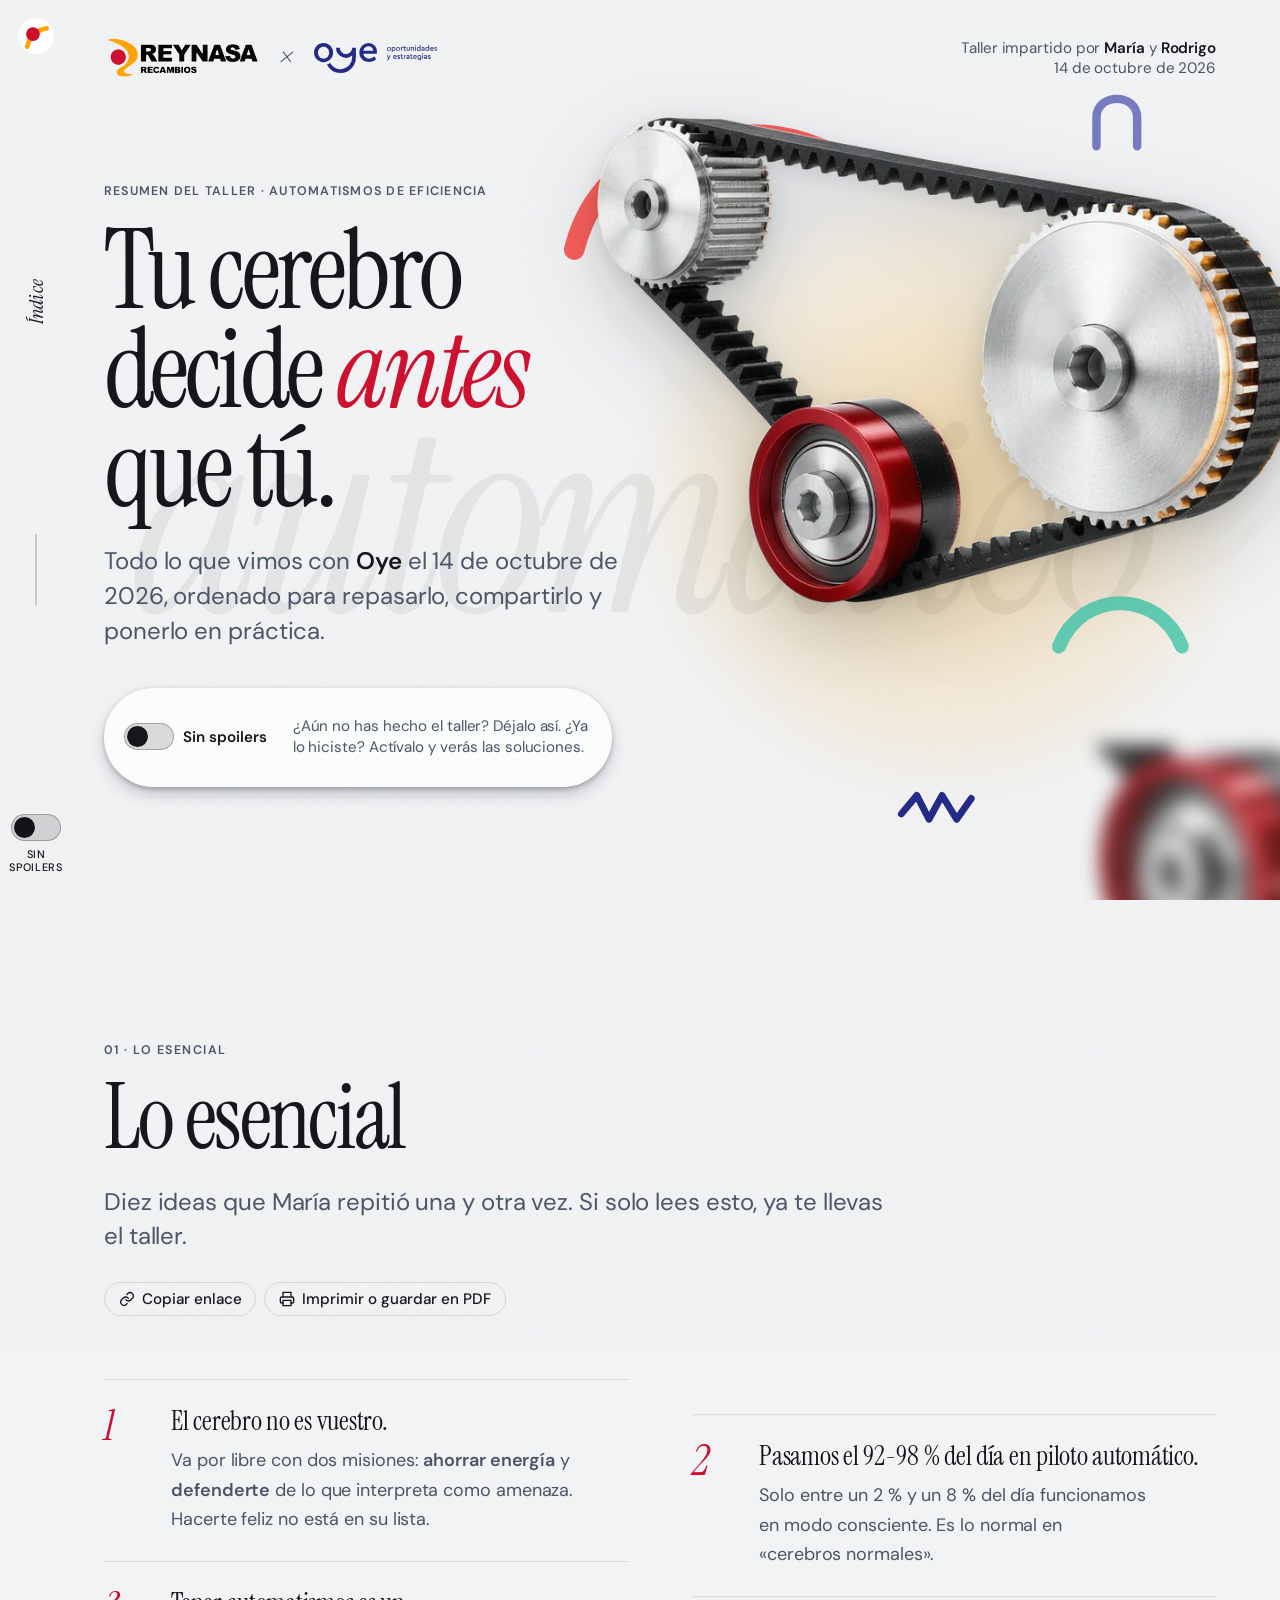
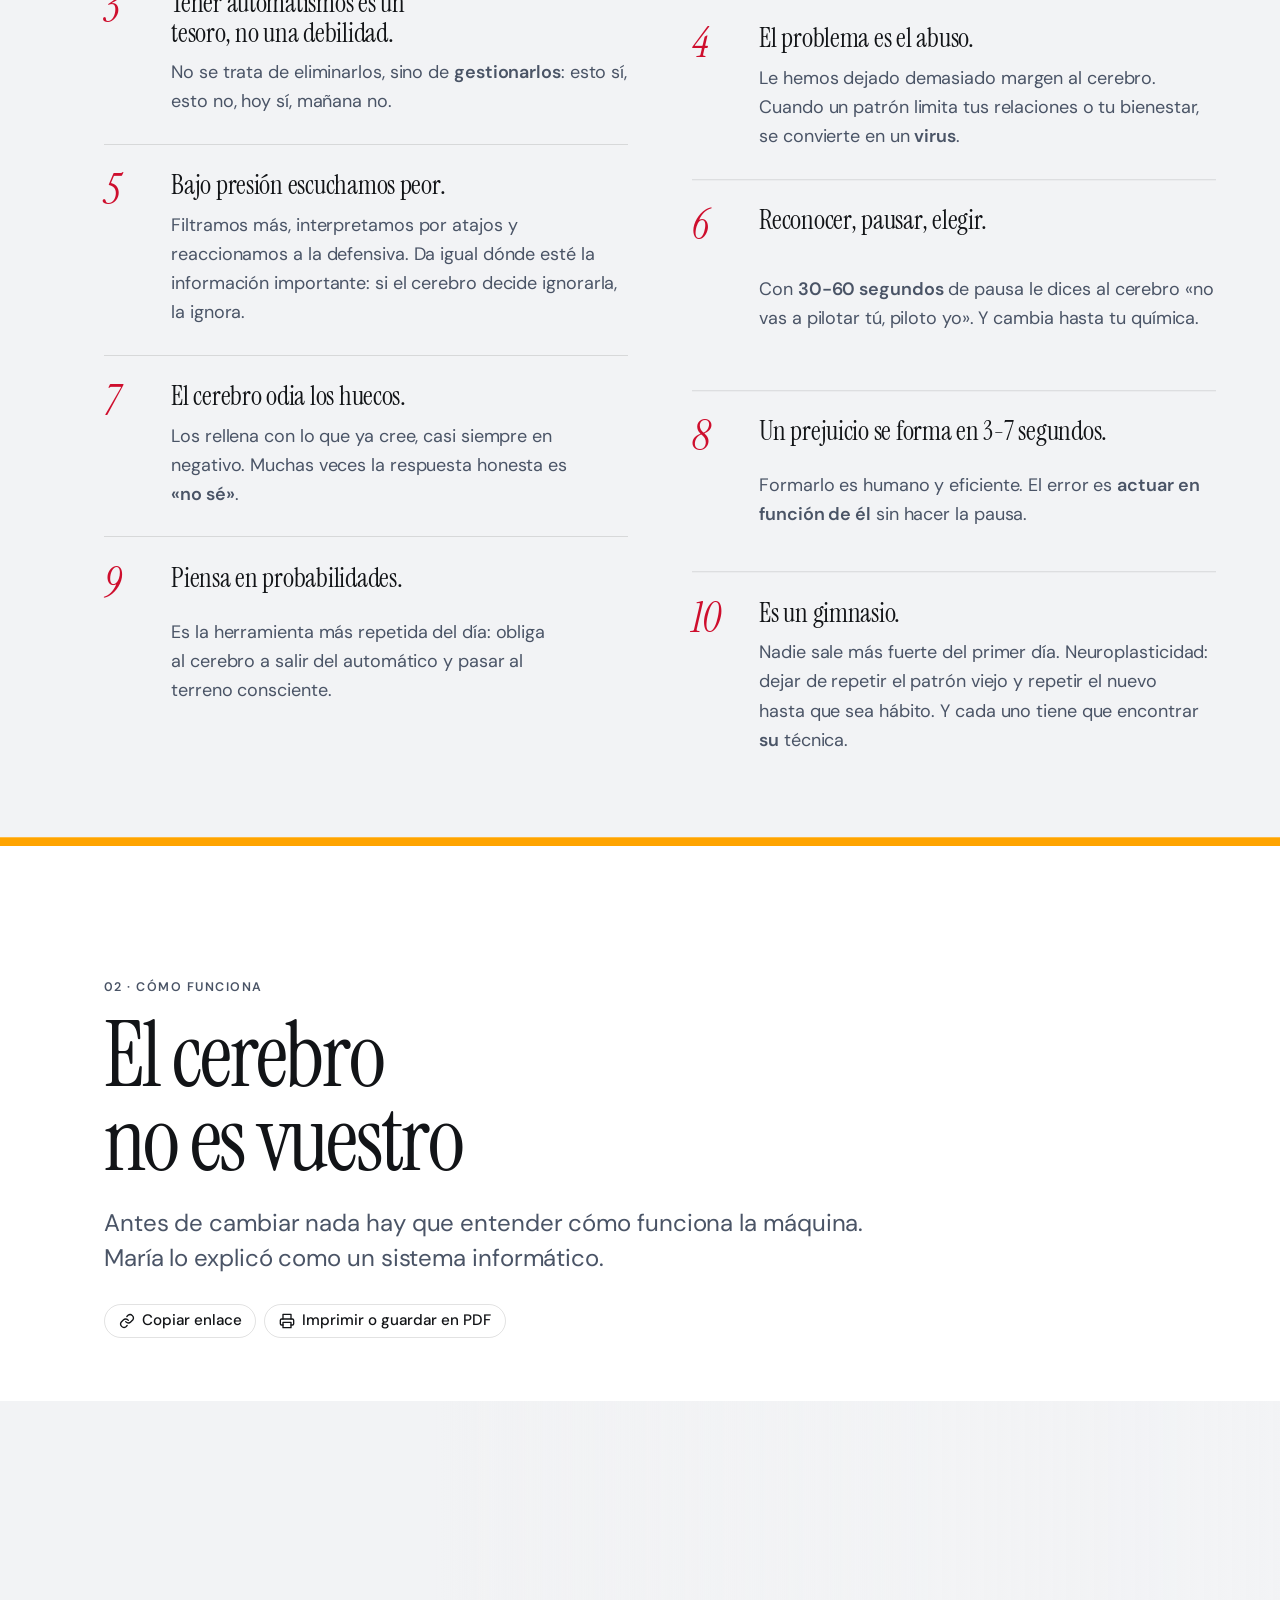
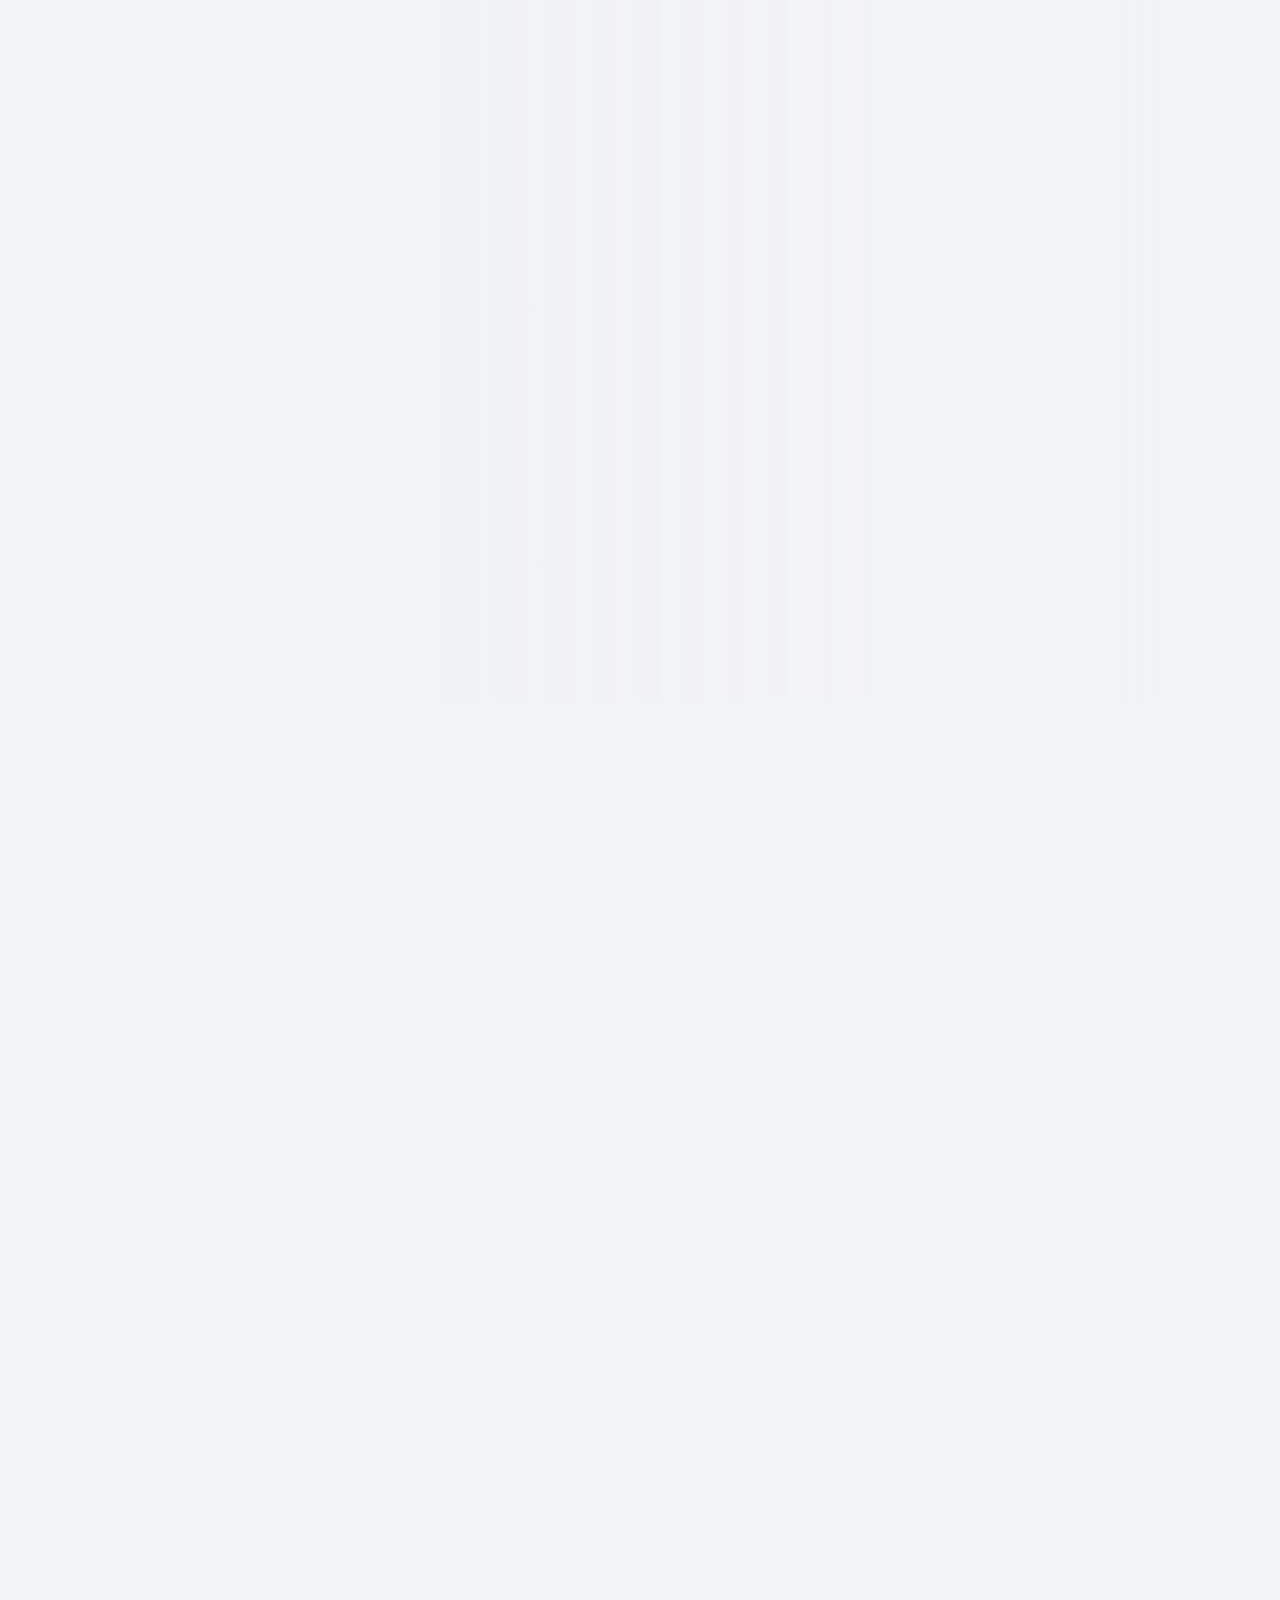
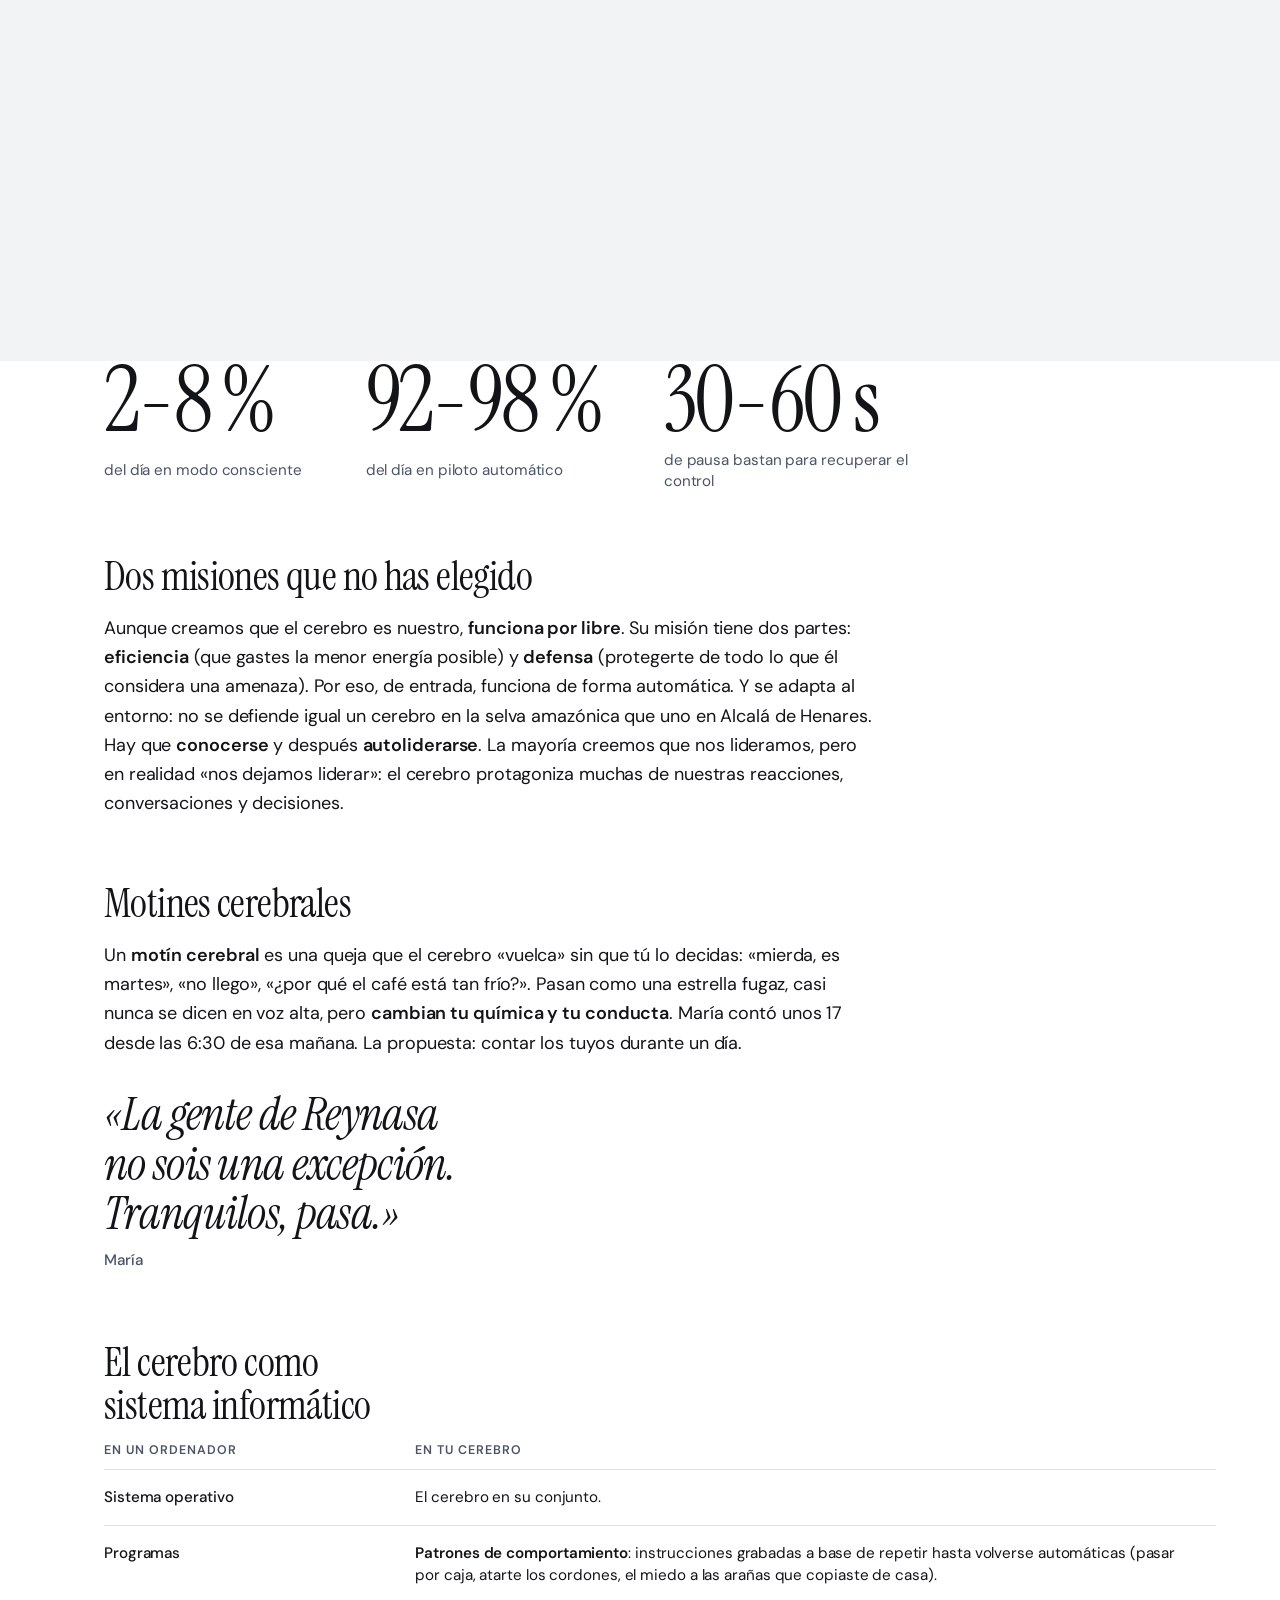
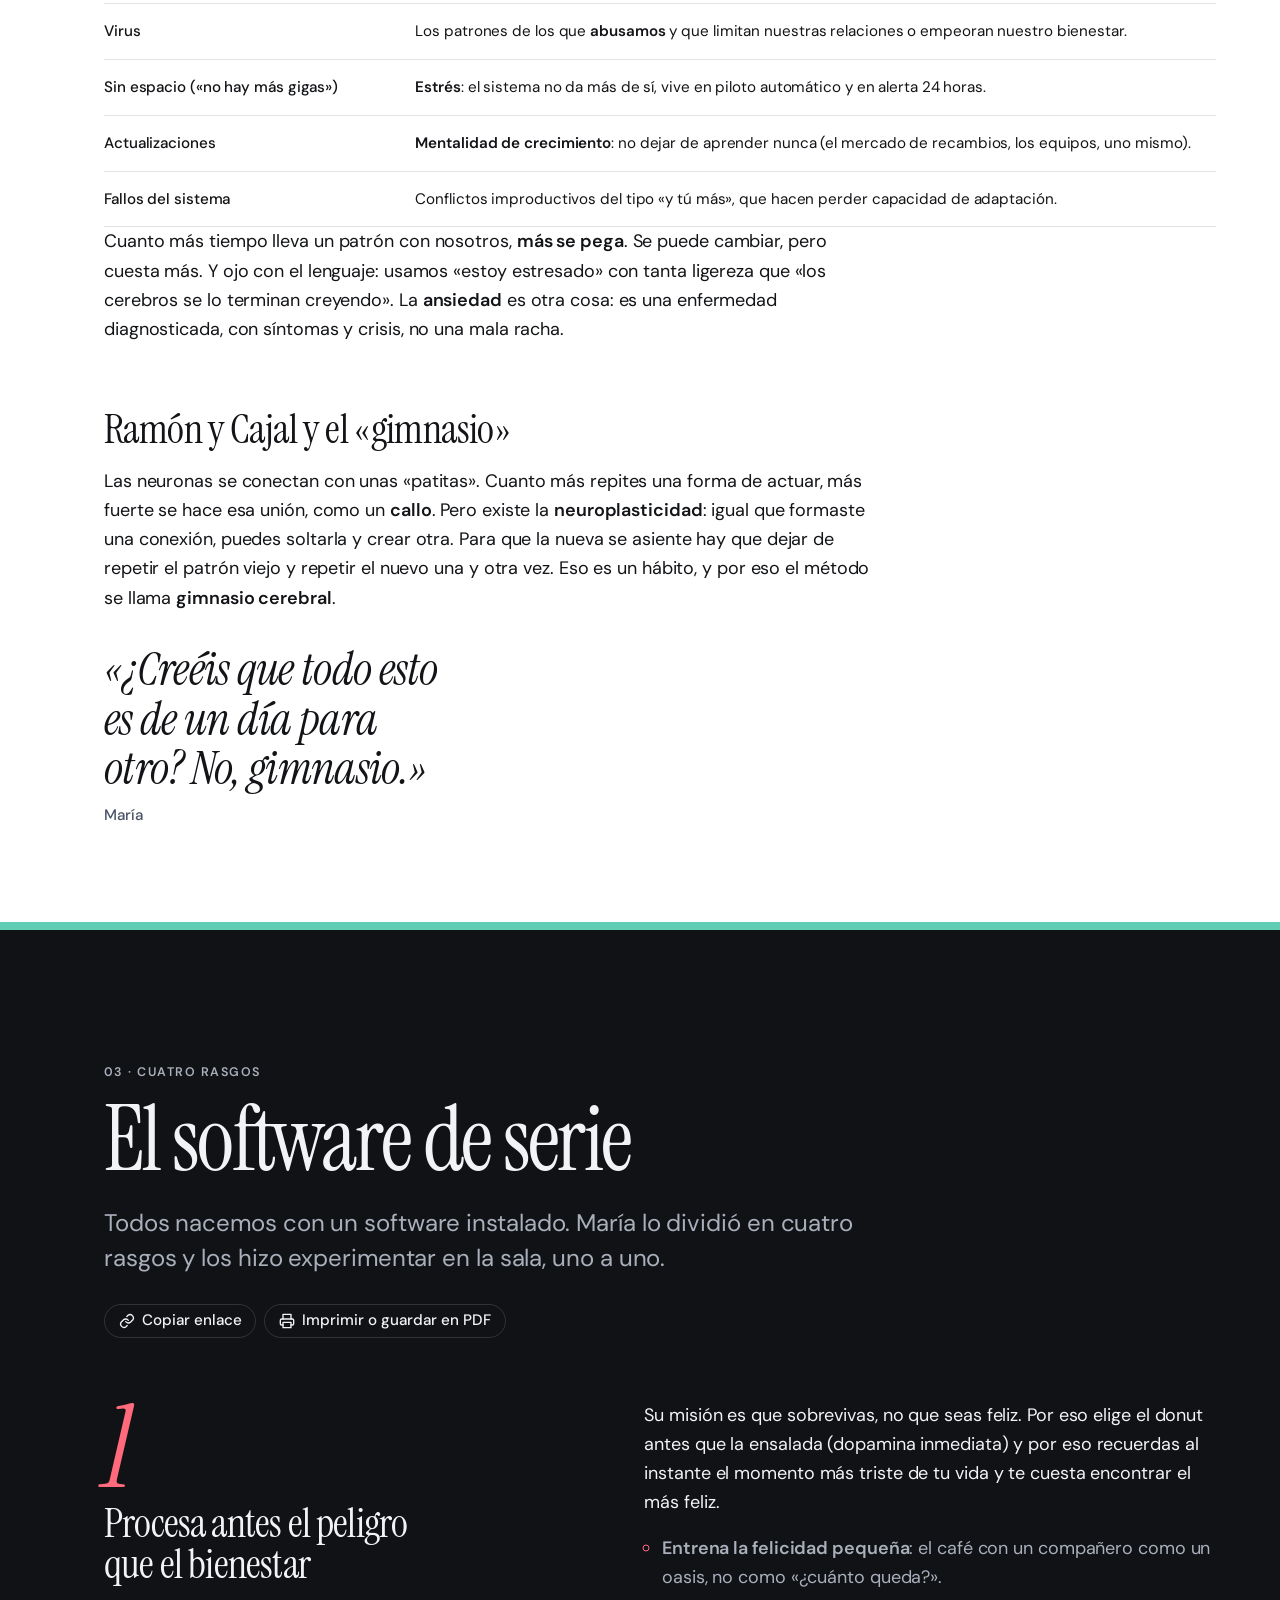
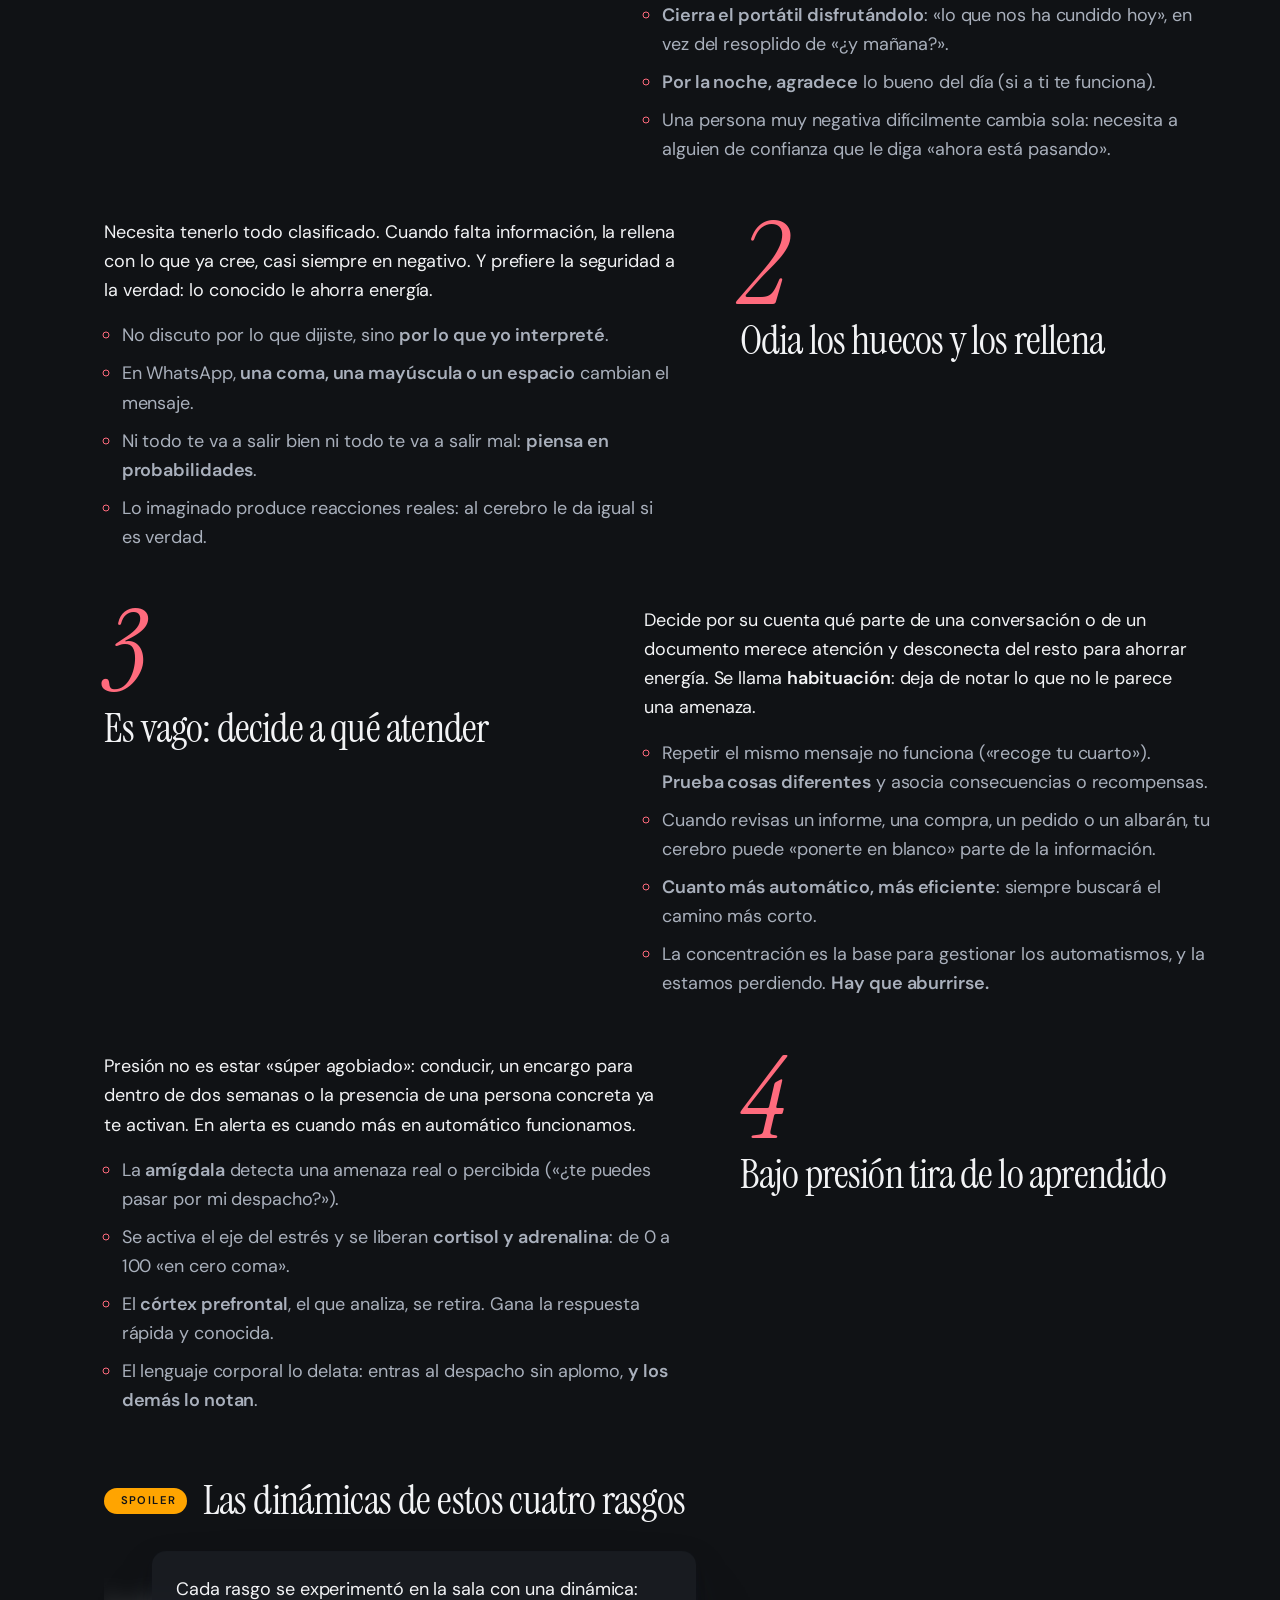
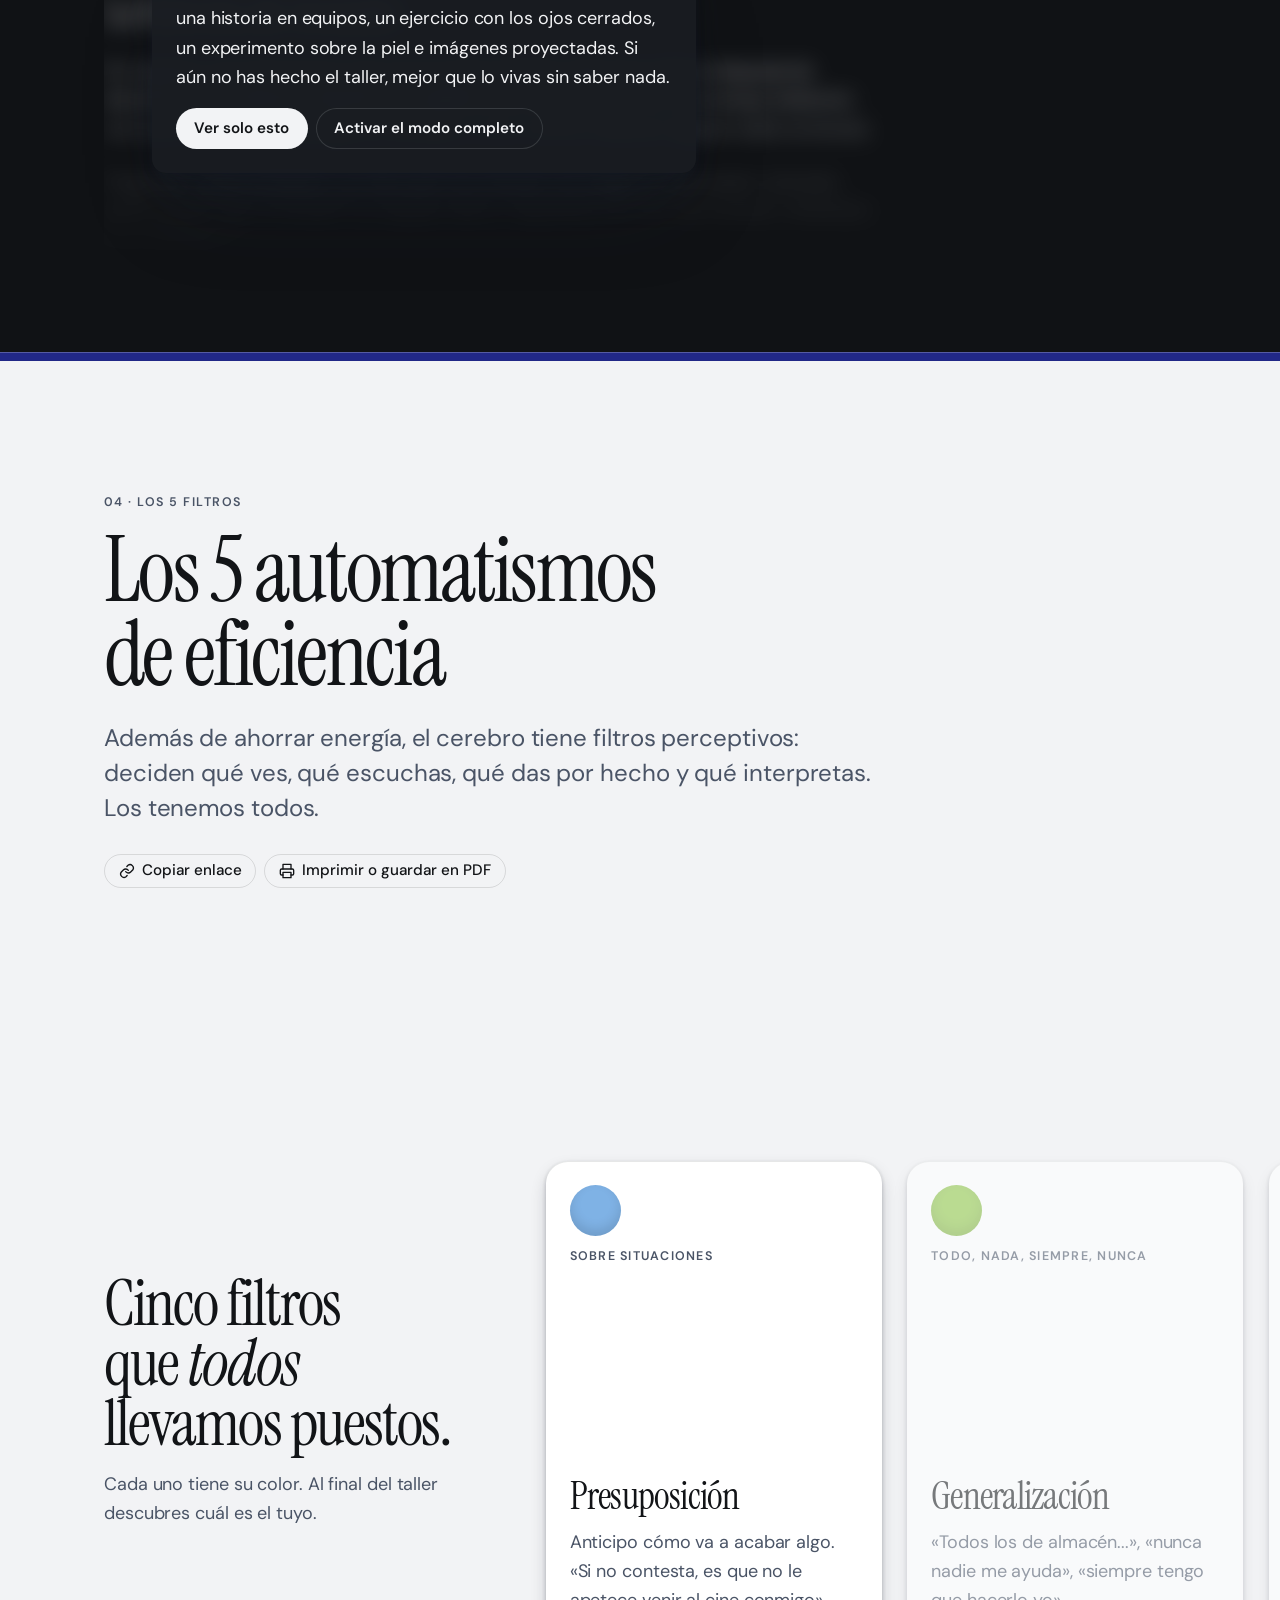
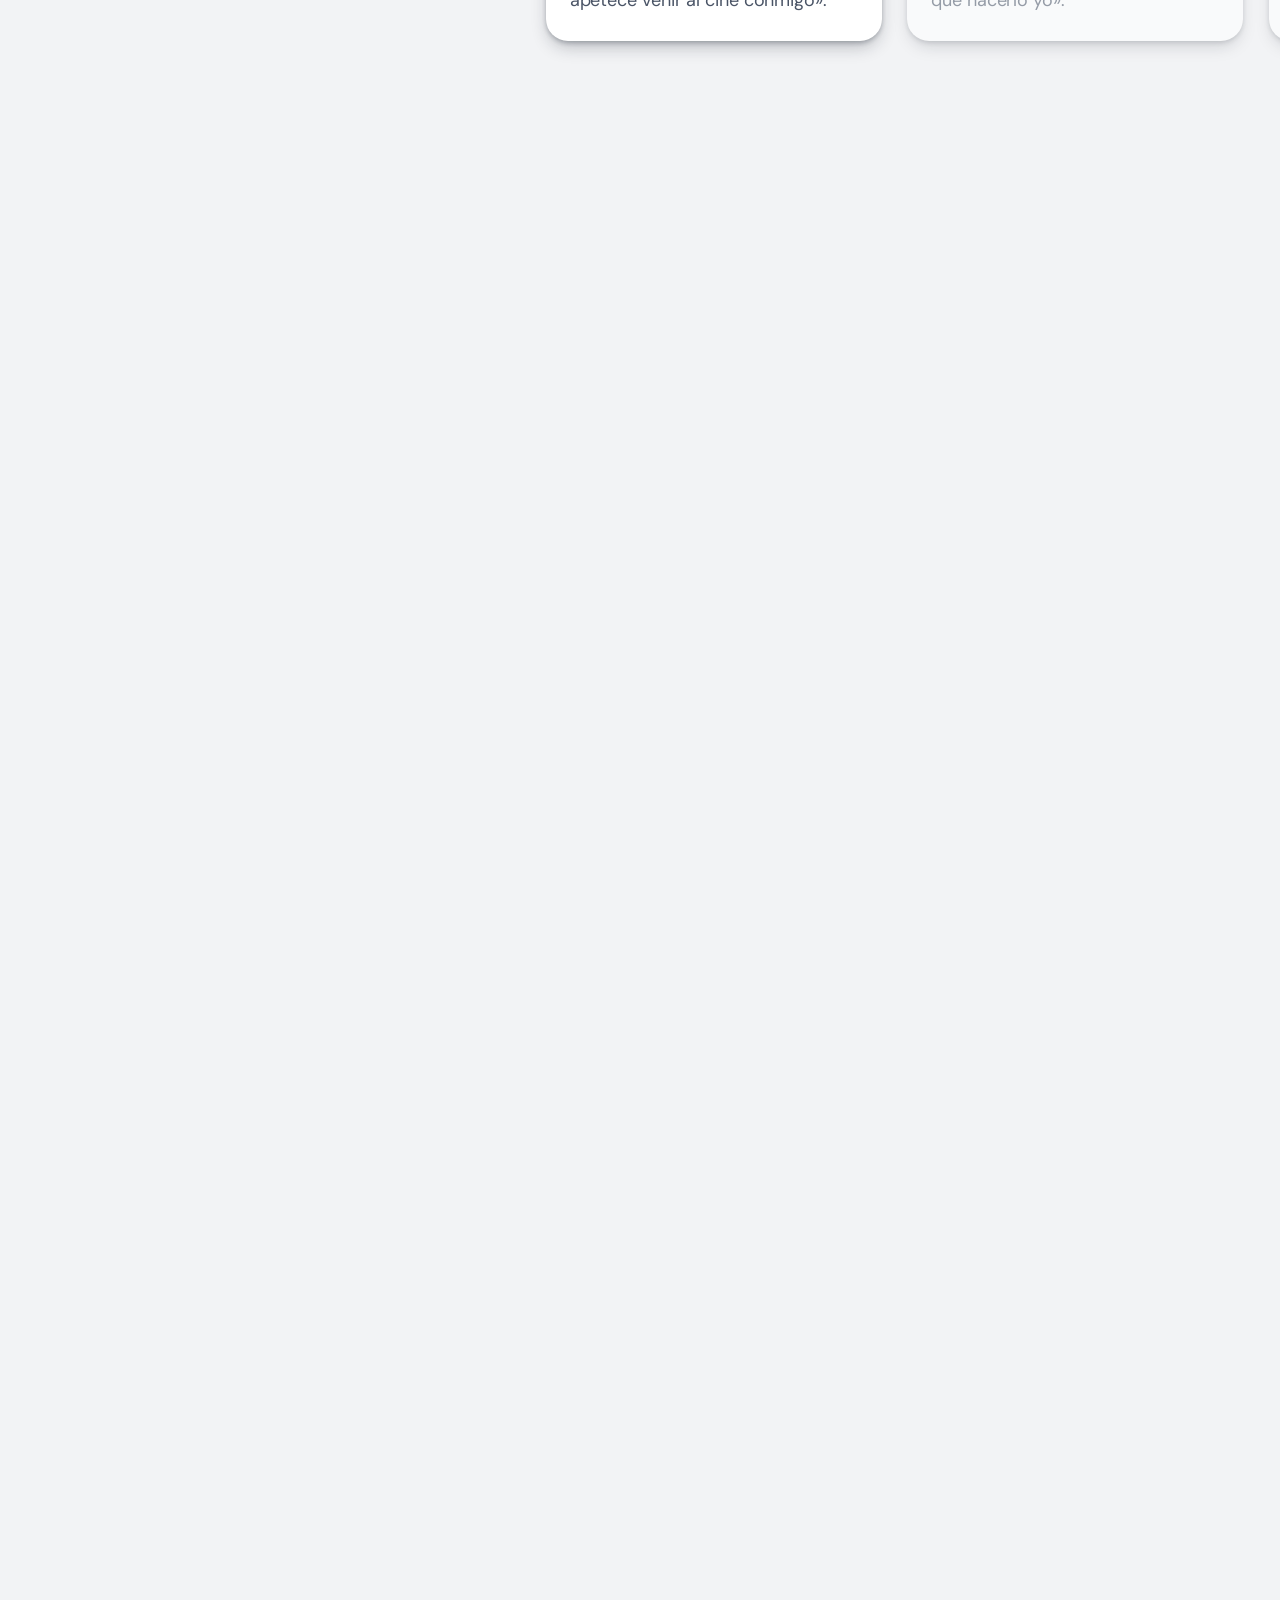
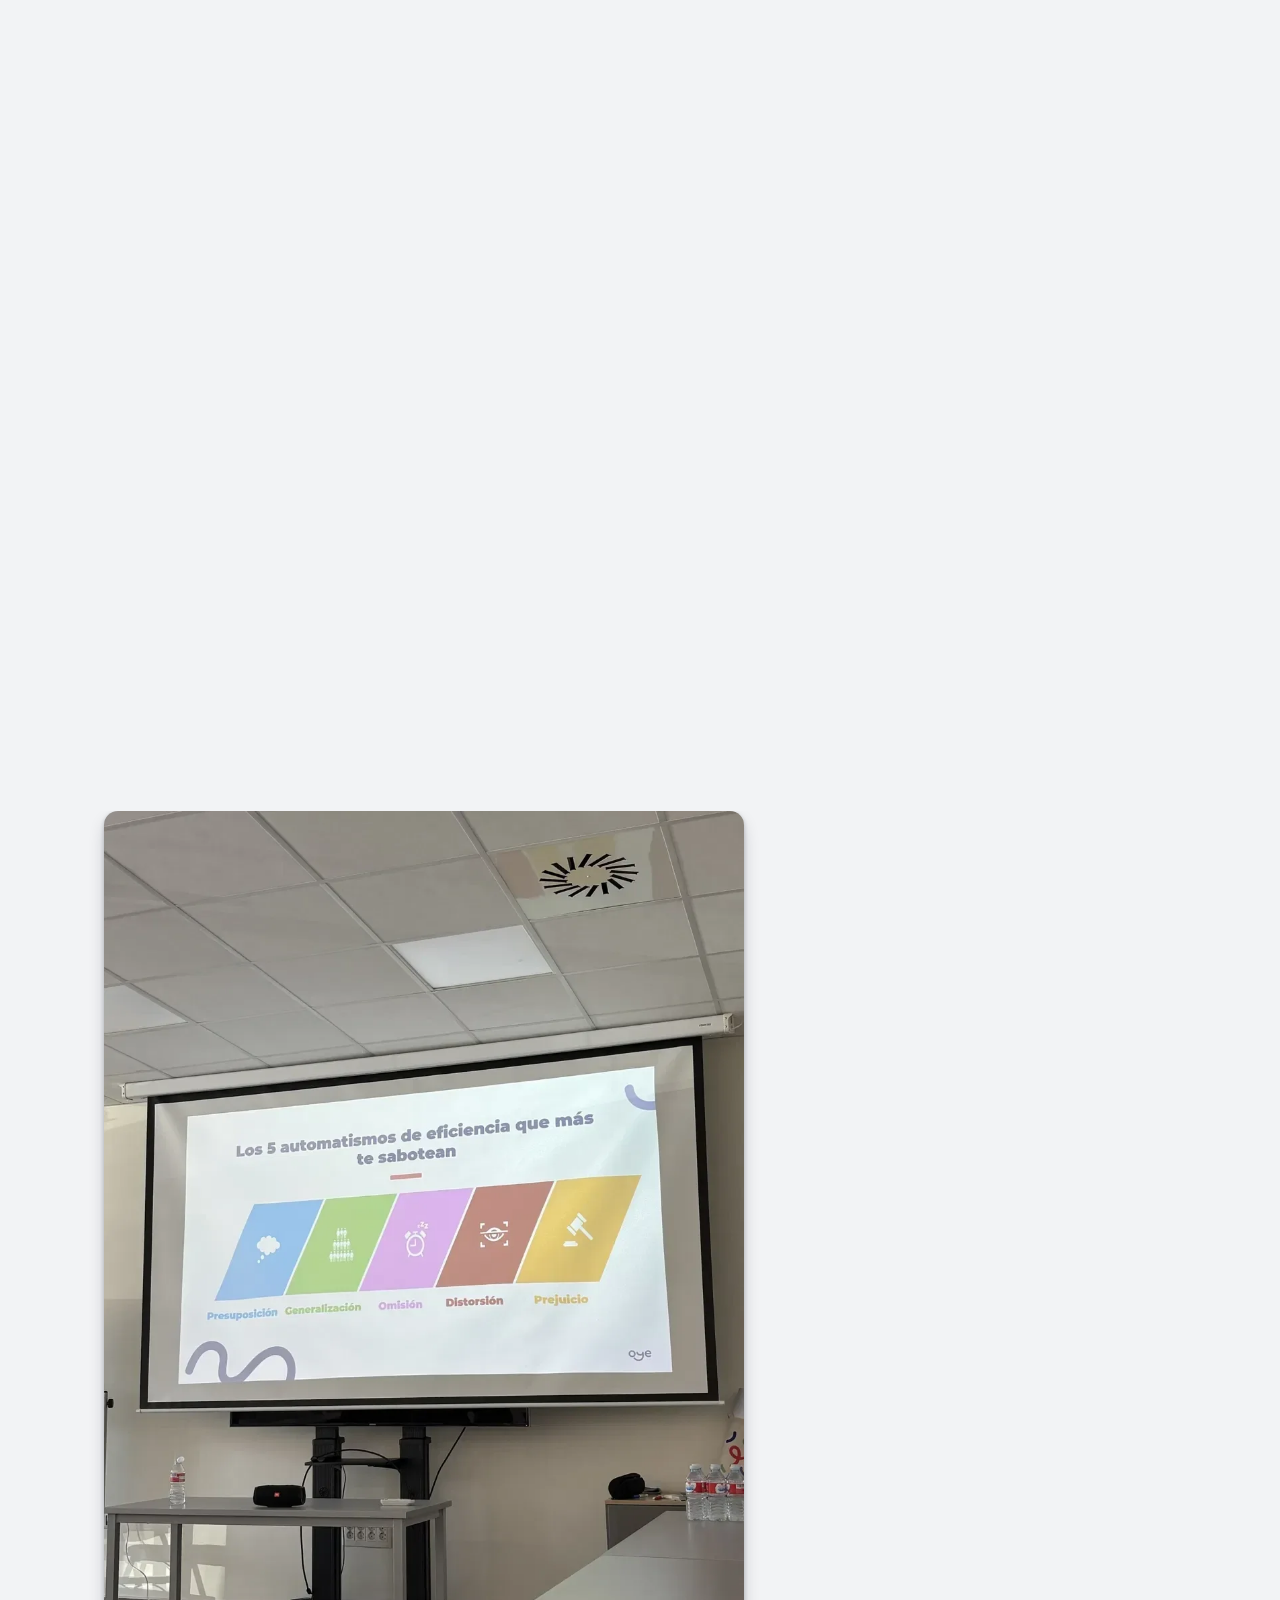
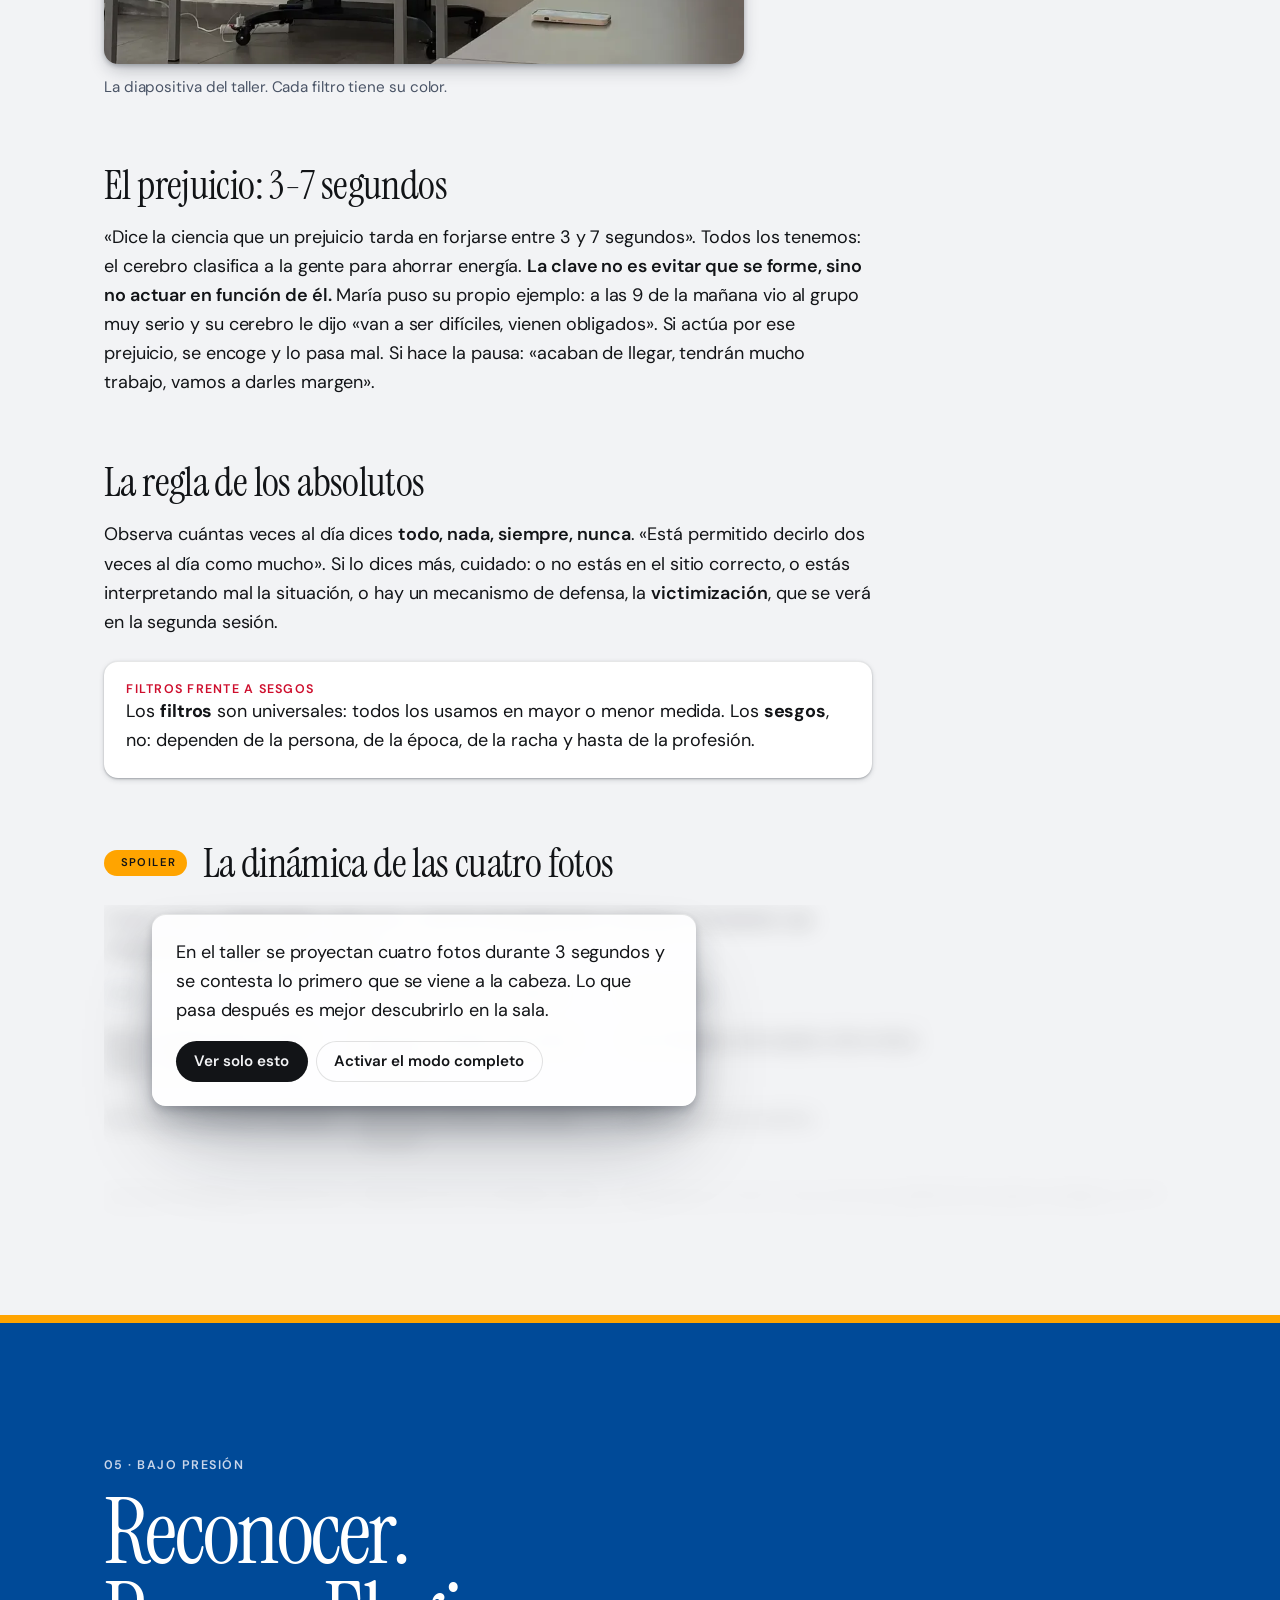
==== index.html @ 01827d80 "Resumen interactivo del taller de automatismos (Reynasa × Oye) Web por secciones con modo sin spoile" ====
<!doctype html>
<html lang="es" data-modo="seguro" data-base="https://rubeniarey.github.io/reynasa-taller-automatismos/">
<head>
<meta charset="utf-8">
<meta name="viewport" content="width=device-width, initial-scale=1, viewport-fit=cover">
<title>Tu cerebro decide antes que tú · Taller Reynasa × Oye</title>
<meta name="description" content="Resumen del taller de automatismos de eficiencia impartido por Oye en Reynasa el 14 de octubre de 2026: ideas clave, filtros, sesgos, el método Reconocer, Pausar, Elegir y el reto hasta el 12 de noviembre.">
<meta name="robots" content="noindex, nofollow">
<meta name="theme-color" content="#F2F3F5">
<meta property="og:type" content="website">
<meta property="og:title" content="Tu cerebro decide antes que tú">
<meta property="og:description" content="Resumen del taller de automatismos de eficiencia. Reynasa × Oye, 14 de octubre de 2026.">
<meta property="og:image" content="https://rubeniarey.github.io/reynasa-taller-automatismos/assets/og.jpg">
<meta property="og:url" content="https://rubeniarey.github.io/reynasa-taller-automatismos/">
<meta name="twitter:card" content="summary_large_image">
<link rel="icon" href="data:image/svg+xml,%3Csvg xmlns='http://www.w3.org/2000/svg' viewBox='0 0 32 32'%3E%3Crect width='32' height='32' rx='8' fill='%23F2F3F5'/%3E%3Cpath d='M7 25c2-9 9-15 18-16' stroke='%23FFA400' stroke-width='4' fill='none' stroke-linecap='round'/%3E%3Ccircle cx='12' cy='13' r='6' fill='%23CE0E2D'/%3E%3C/svg%3E">
<link rel="preconnect" href="https://fonts.googleapis.com">
<link rel="preconnect" href="https://fonts.gstatic.com" crossorigin>
<link rel="stylesheet" href="https://fonts.googleapis.com/css2?family=DM+Sans:ital,opsz,wght@0,9..40,400..700;1,9..40,400..700&family=Instrument+Serif:ital@0;1&display=swap">
<link rel="stylesheet" href="scrollcraft.css">
<link rel="stylesheet" href="estilos.css">
</head>
<body>
<a class="saltar" href="#ideas">Saltar al contenido</a>
<span data-sc-progress></span>
<div class="sc-grain" aria-hidden="true"></div>
<div class="enfoque" aria-hidden="true"></div>

<nav class="folio" aria-label="Navegación del resumen">
  <a class="folio__marca" href="#portada" aria-label="Volver a la portada"><svg viewBox="0 0 32 32" aria-hidden="true"><rect width="32" height="32" rx="16" fill="#fff"/><path d="M8 25c2-9 9-15 17-16" stroke="#FFA400" stroke-width="4" fill="none" stroke-linecap="round"/><circle cx="13" cy="14" r="6" fill="#CE0E2D"/></svg></a>
  <button type="button" class="folio__indice" data-abre-indice aria-label="Abrir el índice"><span class="folio__num"></span><span class="folio__tit">Índice</span></button>
  <span class="folio__barra" aria-hidden="true"><i></i></span>
  <button type="button" class="modo " role="switch" aria-checked="false" data-off="Sin spoilers" data-on="Completo"><span class="modo__pista"><span class="modo__bola"></span></span><span class="modo__txt">Sin spoilers</span></button>
</nav>

<div class="indice" inert>
  <div class="indice__panel" role="dialog" aria-modal="true" aria-label="Índice">
    <div class="indice__cab"><img src="assets/logo-reynasa-blanco.png" alt="Reynasa Recambios" width="2268" height="1132"><button type="button" class="indice__cerrar">Cerrar</button></div>
    <ol><li><span>01</span><a href="#ideas">Lo esencial</a><button type="button" class="chip copiar" data-copiar="ideas" aria-label="Copiar enlace a Lo esencial"><svg viewBox="0 0 24 24" fill="none" stroke="currentColor" stroke-width="2" stroke-linecap="round" stroke-linejoin="round" aria-hidden="true"><path d="M10 13a5 5 0 0 0 7.5.5l3-3a5 5 0 0 0-7-7l-1.7 1.7"/><path d="M14 11a5 5 0 0 0-7.5-.5l-3 3a5 5 0 0 0 7 7l1.7-1.7"/></svg></button></li><li><span>02</span><a href="#cerebro">Cómo funciona</a><button type="button" class="chip copiar" data-copiar="cerebro" aria-label="Copiar enlace a Cómo funciona"><svg viewBox="0 0 24 24" fill="none" stroke="currentColor" stroke-width="2" stroke-linecap="round" stroke-linejoin="round" aria-hidden="true"><path d="M10 13a5 5 0 0 0 7.5.5l3-3a5 5 0 0 0-7-7l-1.7 1.7"/><path d="M14 11a5 5 0 0 0-7.5-.5l-3 3a5 5 0 0 0 7 7l1.7-1.7"/></svg></button></li><li><span>03</span><a href="#caracteristicas">Cuatro rasgos</a><button type="button" class="chip copiar" data-copiar="caracteristicas" aria-label="Copiar enlace a Cuatro rasgos"><svg viewBox="0 0 24 24" fill="none" stroke="currentColor" stroke-width="2" stroke-linecap="round" stroke-linejoin="round" aria-hidden="true"><path d="M10 13a5 5 0 0 0 7.5.5l3-3a5 5 0 0 0-7-7l-1.7 1.7"/><path d="M14 11a5 5 0 0 0-7.5-.5l-3 3a5 5 0 0 0 7 7l1.7-1.7"/></svg></button></li><li><span>04</span><a href="#filtros">Los 5 filtros</a><button type="button" class="chip copiar" data-copiar="filtros" aria-label="Copiar enlace a Los 5 filtros"><svg viewBox="0 0 24 24" fill="none" stroke="currentColor" stroke-width="2" stroke-linecap="round" stroke-linejoin="round" aria-hidden="true"><path d="M10 13a5 5 0 0 0 7.5.5l3-3a5 5 0 0 0-7-7l-1.7 1.7"/><path d="M14 11a5 5 0 0 0-7.5-.5l-3 3a5 5 0 0 0 7 7l1.7-1.7"/></svg></button></li><li><span>05</span><a href="#presion">Bajo presión</a><button type="button" class="chip copiar" data-copiar="presion" aria-label="Copiar enlace a Bajo presión"><svg viewBox="0 0 24 24" fill="none" stroke="currentColor" stroke-width="2" stroke-linecap="round" stroke-linejoin="round" aria-hidden="true"><path d="M10 13a5 5 0 0 0 7.5.5l3-3a5 5 0 0 0-7-7l-1.7 1.7"/><path d="M14 11a5 5 0 0 0-7.5-.5l-3 3a5 5 0 0 0 7 7l1.7-1.7"/></svg></button></li><li><span>06</span><a href="#sesgos">Los 18 sesgos</a><button type="button" class="chip copiar" data-copiar="sesgos" aria-label="Copiar enlace a Los 18 sesgos"><svg viewBox="0 0 24 24" fill="none" stroke="currentColor" stroke-width="2" stroke-linecap="round" stroke-linejoin="round" aria-hidden="true"><path d="M10 13a5 5 0 0 0 7.5.5l3-3a5 5 0 0 0-7-7l-1.7 1.7"/><path d="M14 11a5 5 0 0 0-7.5-.5l-3 3a5 5 0 0 0 7 7l1.7-1.7"/></svg></button></li><li><span>07</span><a href="#habitos">Virus y hábitos</a><button type="button" class="chip copiar" data-copiar="habitos" aria-label="Copiar enlace a Virus y hábitos"><svg viewBox="0 0 24 24" fill="none" stroke="currentColor" stroke-width="2" stroke-linecap="round" stroke-linejoin="round" aria-hidden="true"><path d="M10 13a5 5 0 0 0 7.5.5l3-3a5 5 0 0 0-7-7l-1.7 1.7"/><path d="M14 11a5 5 0 0 0-7.5-.5l-3 3a5 5 0 0 0 7 7l1.7-1.7"/></svg></button></li><li><span>08</span><a href="#comunicacion">Comunicación</a><button type="button" class="chip copiar" data-copiar="comunicacion" aria-label="Copiar enlace a Comunicación"><svg viewBox="0 0 24 24" fill="none" stroke="currentColor" stroke-width="2" stroke-linecap="round" stroke-linejoin="round" aria-hidden="true"><path d="M10 13a5 5 0 0 0 7.5.5l3-3a5 5 0 0 0-7-7l-1.7 1.7"/><path d="M14 11a5 5 0 0 0-7.5-.5l-3 3a5 5 0 0 0 7 7l1.7-1.7"/></svg></button></li><li><span>09</span><a href="#reynasa">En Reynasa</a><button type="button" class="chip copiar" data-copiar="reynasa" aria-label="Copiar enlace a En Reynasa"><svg viewBox="0 0 24 24" fill="none" stroke="currentColor" stroke-width="2" stroke-linecap="round" stroke-linejoin="round" aria-hidden="true"><path d="M10 13a5 5 0 0 0 7.5.5l3-3a5 5 0 0 0-7-7l-1.7 1.7"/><path d="M14 11a5 5 0 0 0-7.5-.5l-3 3a5 5 0 0 0 7 7l1.7-1.7"/></svg></button></li><li><span>10</span><a href="#reto">El reto</a><button type="button" class="chip copiar" data-copiar="reto" aria-label="Copiar enlace a El reto"><svg viewBox="0 0 24 24" fill="none" stroke="currentColor" stroke-width="2" stroke-linecap="round" stroke-linejoin="round" aria-hidden="true"><path d="M10 13a5 5 0 0 0 7.5.5l3-3a5 5 0 0 0-7-7l-1.7 1.7"/><path d="M14 11a5 5 0 0 0-7.5-.5l-3 3a5 5 0 0 0 7 7l1.7-1.7"/></svg></button></li><li><span>11</span><a href="#oye">Para Oye</a><button type="button" class="chip copiar" data-copiar="oye" aria-label="Copiar enlace a Para Oye"><svg viewBox="0 0 24 24" fill="none" stroke="currentColor" stroke-width="2" stroke-linecap="round" stroke-linejoin="round" aria-hidden="true"><path d="M10 13a5 5 0 0 0 7.5.5l3-3a5 5 0 0 0-7-7l-1.7 1.7"/><path d="M14 11a5 5 0 0 0-7.5-.5l-3 3a5 5 0 0 0 7 7l1.7-1.7"/></svg></button></li><li><span>12</span><a href="#descargas">Descargas</a><button type="button" class="chip copiar" data-copiar="descargas" aria-label="Copiar enlace a Descargas"><svg viewBox="0 0 24 24" fill="none" stroke="currentColor" stroke-width="2" stroke-linecap="round" stroke-linejoin="round" aria-hidden="true"><path d="M10 13a5 5 0 0 0 7.5.5l3-3a5 5 0 0 0-7-7l-1.7 1.7"/><path d="M14 11a5 5 0 0 0-7.5-.5l-3 3a5 5 0 0 0 7 7l1.7-1.7"/></svg></button></li></ol>
    <div class="indice__pie"><button type="button" class="modo " role="switch" aria-checked="false" data-off="Sin spoilers" data-on="Completo"><span class="modo__pista"><span class="modo__bola"></span></span><span class="modo__txt">Sin spoilers</span></button><p>María pidió no contar las dinámicas a quien aún no haya hecho el taller (grupos del 15 y del 23 de octubre). Por eso este resumen tiene dos modos: sin spoilers y completo.</p></div>
  </div>
</div>

<main>
<header class="portada g-papel" id="portada" data-sc-act="flow">
  <div class="portada__cab">
    <div class="portada__marcas"><img src="assets/logo-reynasa-color.png" alt="Reynasa Recambios" width="2238" height="576"><span class="portada__x" aria-hidden="true">×</span><img class="portada__oye" src="assets/logo-oye.svg" alt="Oye, oportunidades y estrategias" width="250" height="60"></div>
    <p class="portada__con">Taller impartido por <b>María</b> y <b>Rodrigo</b><br>14 de octubre de 2026</p>
  </div>
  <p class="portada__eco" aria-hidden="true" data-sc-parallax="-1.6">automático</p>
  <div class="portada__brillo" aria-hidden="true" data-sc-parallax="-0.8"></div>
  <div class="portada__trazos" aria-hidden="true" data-sc-parallax="-1.1"><svg class="trazo trazo--h1" viewBox="0 0 300 200" aria-hidden="true"><path pathLength="1" d="M12 170 C 40 60, 150 40, 160 110 C 168 170, 80 175, 92 112 C 104 50, 210 26, 290 70" stroke="#F85D59" stroke-width="22"/></svg><svg class="trazo trazo--h2" viewBox="0 0 300 200" aria-hidden="true"><path pathLength="1" d="M14 110 C 50 20, 170 20, 206 110" stroke="#61CDB4" stroke-width="22"/></svg><svg class="trazo trazo--h3" viewBox="0 0 300 200" aria-hidden="true"><path pathLength="1" d="M14 70 L 54 22 L 86 84 L 120 22 L 158 84 L 196 30" stroke="#212887" stroke-width="18"/></svg><svg class="trazo trazo--h4" viewBox="0 0 300 200" aria-hidden="true"><path pathLength="1" d="M22 170 L 22 96 C 22 30, 128 30, 128 96 L 128 170" stroke="#7779C2" stroke-width="22"/></svg></div>
  <div class="portada__pieza" aria-hidden="true" data-sc-parallax="-0.5"><picture><source media="(max-width: 860px)" srcset="assets/correa-m.webp"><img src="assets/correa.webp" alt="" width="1600" height="1122" fetchpriority="high"></picture></div>
  <div class="portada__primer" aria-hidden="true" data-sc-parallax="1.6"><img src="assets/tensor.webp" alt="" width="650" height="620"></div>
  <div class="portada__texto">
    <p class="portada__kicker">Resumen del taller · Automatismos de eficiencia</p>
    <h1>Tu cerebro decide <em>antes</em> que tú.</h1>
    <p class="portada__sub">Todo lo que vimos con <b>Oye</b> el 14 de octubre de 2026, ordenado para repasarlo, compartirlo y ponerlo en práctica.</p>
    <div class="eleccion"><button type="button" class="modo " role="switch" aria-checked="false" data-off="Sin spoilers" data-on="Completo"><span class="modo__pista"><span class="modo__bola"></span></span><span class="modo__txt">Sin spoilers</span></button><p class="eleccion__nota">¿Aún no has hecho el taller? Déjalo así. ¿Ya lo hiciste? Actívalo y verás las soluciones.</p></div>
  </div>
</header>

<div class="cap" id="ideas" data-cap data-num="01" data-titulo="Lo esencial">
<section class="cap__inter g-papel" data-sc-act="flow" data-parte="ideas" style="--banda:#CE0E2D">
  <span class="cap__banda" data-sc-reveal="right" data-sc-reveal-at="0.05 0.35" aria-hidden="true"></span>
  <svg class="trazo trazo--cap" viewBox="0 0 300 200" aria-hidden="true"><path pathLength="1" d="M12 170 C 40 60, 150 40, 160 110 C 168 170, 80 175, 92 112 C 104 50, 210 26, 290 70" stroke="#F85D59" stroke-width="22"/></svg>
  <p class="cap__num">01 · Lo esencial</p>
  <h2 data-sc-in>Lo esencial</h2>
  <p class="cap__entra">Diez ideas que María repitió una y otra vez. Si solo lees esto, ya te llevas el taller.</p>
  <div class="cap__herr"><button type="button" class="chip" data-copiar="ideas"><svg viewBox="0 0 24 24" fill="none" stroke="currentColor" stroke-width="2" stroke-linecap="round" stroke-linejoin="round" aria-hidden="true"><path d="M10 13a5 5 0 0 0 7.5.5l3-3a5 5 0 0 0-7-7l-1.7 1.7"/><path d="M14 11a5 5 0 0 0-7.5-.5l-3 3a5 5 0 0 0 7 7l1.7-1.7"/></svg>Copiar enlace</button><button type="button" class="chip" data-imprimir="ideas"><svg viewBox="0 0 24 24" fill="none" stroke="currentColor" stroke-width="2" stroke-linecap="round" stroke-linejoin="round" aria-hidden="true"><path d="M6 9V2h12v7"/><path d="M6 18H4a2 2 0 0 1-2-2v-5a2 2 0 0 1 2-2h16a2 2 0 0 1 2 2v5a2 2 0 0 1-2 2h-2"/><path d="M6 14h12v8H6z"/></svg>Imprimir o guardar en PDF</button></div>
</section>

<section class="g-papel" data-parte="ideas"><div class="cap__cuerpo"><ol class="ideas" data-sc-in data-sc-stagger="60"><li><h3>El cerebro no es vuestro.</h3><p>Va por libre con dos misiones: <b>ahorrar energía</b> y <b>defenderte</b> de lo que interpreta como amenaza. Hacerte feliz no está en su lista.</p></li><li><h3>Pasamos el 92-98 % del día en piloto automático.</h3><p>Solo entre un 2 % y un 8 % del día funcionamos en modo consciente. Es lo normal en «cerebros normales».</p></li><li><h3>Tener automatismos es un tesoro, no una debilidad.</h3><p>No se trata de eliminarlos, sino de <b>gestionarlos</b>: esto sí, esto no, hoy sí, mañana no.</p></li><li><h3>El problema es el abuso.</h3><p>Le hemos dejado demasiado margen al cerebro. Cuando un patrón limita tus relaciones o tu bienestar, se convierte en un <b>virus</b>.</p></li><li><h3>Bajo presión escuchamos peor.</h3><p>Filtramos más, interpretamos por atajos y reaccionamos a la defensiva. Da igual dónde esté la información importante: si el cerebro decide ignorarla, la ignora.</p></li><li><h3>Reconocer, pausar, elegir.</h3><p>Con <b>30-60 segundos</b> de pausa le dices al cerebro «no vas a pilotar tú, piloto yo». Y cambia hasta tu química.</p></li><li><h3>El cerebro odia los huecos.</h3><p>Los rellena con lo que ya cree, casi siempre en negativo. Muchas veces la respuesta honesta es <b>«no sé»</b>.</p></li><li><h3>Un prejuicio se forma en 3-7 segundos.</h3><p>Formarlo es humano y eficiente. El error es <b>actuar en función de él</b> sin hacer la pausa.</p></li><li><h3>Piensa en probabilidades.</h3><p>Es la herramienta más repetida del día: obliga al cerebro a salir del automático y pasar al terreno consciente.</p></li><li><h3>Es un gimnasio.</h3><p>Nadie sale más fuerte del primer día. Neuroplasticidad: dejar de repetir el patrón viejo y repetir el nuevo hasta que sea hábito. Y cada uno tiene que encontrar <b>su</b> técnica.</p></li></ol></div></section>
</div>
<div class="cap" id="cerebro" data-cap data-num="02" data-titulo="Cómo funciona">
<section class="cap__inter g-blanco" data-sc-act="flow" data-parte="cerebro" style="--banda:#FFA400">
  <span class="cap__banda" data-sc-reveal="right" data-sc-reveal-at="0.05 0.35" aria-hidden="true"></span>
  <svg class="trazo trazo--cap" viewBox="0 0 300 200" aria-hidden="true"><path pathLength="1" d="M10 80 C 50 20, 90 140, 130 80 S 210 20, 250 80" stroke="#7779C2" stroke-width="22"/></svg>
  <p class="cap__num">02 · Cómo funciona</p>
  <h2 data-sc-in>El cerebro no es vuestro</h2>
  <p class="cap__entra">Antes de cambiar nada hay que entender cómo funciona la máquina. María lo explicó como un sistema informático.</p>
  <div class="cap__herr"><button type="button" class="chip" data-copiar="cerebro"><svg viewBox="0 0 24 24" fill="none" stroke="currentColor" stroke-width="2" stroke-linecap="round" stroke-linejoin="round" aria-hidden="true"><path d="M10 13a5 5 0 0 0 7.5.5l3-3a5 5 0 0 0-7-7l-1.7 1.7"/><path d="M14 11a5 5 0 0 0-7.5-.5l-3 3a5 5 0 0 0 7 7l1.7-1.7"/></svg>Copiar enlace</button><button type="button" class="chip" data-imprimir="cerebro"><svg viewBox="0 0 24 24" fill="none" stroke="currentColor" stroke-width="2" stroke-linecap="round" stroke-linejoin="round" aria-hidden="true"><path d="M6 9V2h12v7"/><path d="M6 18H4a2 2 0 0 1-2-2v-5a2 2 0 0 1 2-2h16a2 2 0 0 1 2 2v5a2 2 0 0 1-2 2h-2"/><path d="M6 14h12v8H6z"/></svg>Imprimir o guardar en PDF</button></div>
</section>
<section class="escena g-papel" data-sc-act="scrub" data-sc-span="2.4" data-sc-dwell="0.32" data-parte="cerebro" aria-label="Escena: el piloto automático">
  <div data-sc-stage>
    <img class="sc-stage__poster" src="assets/motor-poster.webp" alt="" width="1600" height="895">
    <video data-sc-scrub data-sc-src="assets/motor.mp4" data-sc-src-mobile="assets/motor-m.mp4" muted playsinline></video>
    <div class="sc-scrim sc-scrim--trail" aria-hidden="true"></div>
    <div class="sc-copy sc-copy--trail" data-sc-cue="0.04 1 0.22 0">
      <h2 data-sc-kinetic="lines">Conduce solo el <em>92-98 %</em> del día.</h2>
      <p>Como una distribución bien sincronizada: funciona sin que pienses. El reto es saber cuándo coger tú el volante.</p>
    </div>
  </div>
</section>
<section class="g-blanco" data-parte="cerebro"><div class="cap__cuerpo"><div class="cifras "><div class="cifra"><span class="cifra__n"><span data-sc-count="0 2" data-sc-count-ms="1300">2</span>-<span data-sc-count="0 8" data-sc-count-ms="1300">8</span> %</span><span class="cifra__l">del día en modo consciente</span></div><div class="cifra"><span class="cifra__n"><span data-sc-count="0 92" data-sc-count-ms="1300">92</span>-<span data-sc-count="0 98" data-sc-count-ms="1300">98</span> %</span><span class="cifra__l">del día en piloto automático</span></div><div class="cifra"><span class="cifra__n"><span data-sc-count="0 30" data-sc-count-ms="1300">30</span>-<span data-sc-count="0 60" data-sc-count-ms="1300">60</span> s</span><span class="cifra__l">de pausa bastan para recuperar el control</span></div></div>
<h3 class="h">Dos misiones que no has elegido</h3>
<p class="p">Aunque creamos que el cerebro es nuestro, <b>funciona por libre</b>. Su misión tiene dos partes: <b>eficiencia</b> (que gastes la menor energía posible) y <b>defensa</b> (protegerte de todo lo que él considera una amenaza). Por eso, de entrada, funciona de forma automática. Y se adapta al entorno: no se defiende igual un cerebro en la selva amazónica que uno en Alcalá de Henares.</p>
<p class="p">Hay que <b>conocerse</b> y después <b>autoliderarse</b>. La mayoría creemos que nos lideramos, pero en realidad «nos dejamos liderar»: el cerebro protagoniza muchas de nuestras reacciones, conversaciones y decisiones.</p>
<h3 class="h">Motines cerebrales</h3>
<p class="p">Un <b>motín cerebral</b> es una queja que el cerebro «vuelca» sin que tú lo decidas: «mierda, es martes», «no llego», «¿por qué el café está tan frío?». Pasan como una estrella fugaz, casi nunca se dicen en voz alta, pero <b>cambian tu química y tu conducta</b>. María contó unos 17 desde las 6:30 de esa mañana. La propuesta: contar los tuyos durante un día.</p>
<blockquote class="cita"><p>La gente de Reynasa no sois una excepción. Tranquilos, pasa.</p><cite>María</cite></blockquote>
<h3 class="h">El cerebro como sistema informático</h3>
<table class="tabla tabla--2"><thead><tr><th scope="col">En un ordenador</th><th scope="col">En tu cerebro</th></tr></thead><tbody><tr><td data-l="En un ordenador">Sistema operativo</td><td data-l="En tu cerebro">El cerebro en su conjunto.</td></tr><tr><td data-l="En un ordenador">Programas</td><td data-l="En tu cerebro"><b>Patrones de comportamiento</b>: instrucciones grabadas a base de repetir hasta volverse automáticas (pasar por caja, atarte los cordones, el miedo a las arañas que copiaste de casa).</td></tr><tr><td data-l="En un ordenador">Virus</td><td data-l="En tu cerebro">Los patrones de los que <b>abusamos</b> y que limitan nuestras relaciones o empeoran nuestro bienestar.</td></tr><tr><td data-l="En un ordenador">Sin espacio («no hay más gigas»)</td><td data-l="En tu cerebro"><b>Estrés</b>: el sistema no da más de sí, vive en piloto automático y en alerta 24 horas.</td></tr><tr><td data-l="En un ordenador">Actualizaciones</td><td data-l="En tu cerebro"><b>Mentalidad de crecimiento</b>: no dejar de aprender nunca (el mercado de recambios, los equipos, uno mismo).</td></tr><tr><td data-l="En un ordenador">Fallos del sistema</td><td data-l="En tu cerebro">Conflictos improductivos del tipo «y tú más», que hacen perder capacidad de adaptación.</td></tr></tbody></table>
<p class="p">Cuanto más tiempo lleva un patrón con nosotros, <b>más se pega</b>. Se puede cambiar, pero cuesta más. Y ojo con el lenguaje: usamos «estoy estresado» con tanta ligereza que «los cerebros se lo terminan creyendo». La <b>ansiedad</b> es otra cosa: es una enfermedad diagnosticada, con síntomas y crisis, no una mala racha.</p>
<h3 class="h">Ramón y Cajal y el «gimnasio»</h3>
<p class="p">Las neuronas se conectan con unas «patitas». Cuanto más repites una forma de actuar, más fuerte se hace esa unión, como un <b>callo</b>. Pero existe la <b>neuroplasticidad</b>: igual que formaste una conexión, puedes soltarla y crear otra. Para que la nueva se asiente hay que dejar de repetir el patrón viejo y repetir el nuevo una y otra vez. Eso es un hábito, y por eso el método se llama <b>gimnasio cerebral</b>.</p>
<blockquote class="cita"><p>¿Creéis que todo esto es de un día para otro? No, gimnasio.</p><cite>María</cite></blockquote></div></section>
</div>
<div class="cap" id="caracteristicas" data-cap data-num="03" data-titulo="Cuatro rasgos">
<section class="cap__inter g-noche" data-sc-act="flow" data-parte="caracteristicas" style="--banda:#61CDB4">
  <span class="cap__banda" data-sc-reveal="right" data-sc-reveal-at="0.05 0.35" aria-hidden="true"></span>
  <svg class="trazo trazo--cap" viewBox="0 0 300 200" aria-hidden="true"><path pathLength="1" d="M14 70 L 54 22 L 86 84 L 120 22 L 158 84 L 196 30" stroke="#61CDB4" stroke-width="22"/></svg>
  <p class="cap__num">03 · Cuatro rasgos</p>
  <h2 data-sc-in>El software de serie</h2>
  <p class="cap__entra">Todos nacemos con un software instalado. María lo dividió en cuatro rasgos y los hizo experimentar en la sala, uno a uno.</p>
  <div class="cap__herr"><button type="button" class="chip" data-copiar="caracteristicas"><svg viewBox="0 0 24 24" fill="none" stroke="currentColor" stroke-width="2" stroke-linecap="round" stroke-linejoin="round" aria-hidden="true"><path d="M10 13a5 5 0 0 0 7.5.5l3-3a5 5 0 0 0-7-7l-1.7 1.7"/><path d="M14 11a5 5 0 0 0-7.5-.5l-3 3a5 5 0 0 0 7 7l1.7-1.7"/></svg>Copiar enlace</button><button type="button" class="chip" data-imprimir="caracteristicas"><svg viewBox="0 0 24 24" fill="none" stroke="currentColor" stroke-width="2" stroke-linecap="round" stroke-linejoin="round" aria-hidden="true"><path d="M6 9V2h12v7"/><path d="M6 18H4a2 2 0 0 1-2-2v-5a2 2 0 0 1 2-2h16a2 2 0 0 1 2 2v5a2 2 0 0 1-2 2h-2"/><path d="M6 14h12v8H6z"/></svg>Imprimir o guardar en PDF</button></div>
</section>

<section class="g-noche" data-parte="caracteristicas"><div class="cap__cuerpo"><ol class="pasos"><li class="paso"><div class="paso__cab"><span class="paso__k">1</span><h3>Procesa antes el peligro que el bienestar</h3></div><div class="paso__cuerpo"><p>Su misión es que sobrevivas, no que seas feliz. Por eso elige el donut antes que la ensalada (dopamina inmediata) y por eso recuerdas al instante el momento más triste de tu vida y te cuesta encontrar el más feliz.</p><ul><li><b>Entrena la felicidad pequeña</b>: el café con un compañero como un oasis, no como «¿cuánto queda?».</li><li><b>Cierra el portátil disfrutándolo</b>: «lo que nos ha cundido hoy», en vez del resoplido de «¿y mañana?».</li><li><b>Por la noche, agradece</b> lo bueno del día (si a ti te funciona).</li><li>Una persona muy negativa difícilmente cambia sola: necesita a alguien de confianza que le diga «ahora está pasando».</li></ul></div></li><li class="paso"><div class="paso__cab"><span class="paso__k">2</span><h3>Odia los huecos y los rellena</h3></div><div class="paso__cuerpo"><p>Necesita tenerlo todo clasificado. Cuando falta información, la rellena con lo que ya cree, casi siempre en negativo. Y prefiere la seguridad a la verdad: lo conocido le ahorra energía.</p><ul><li>No discuto por lo que dijiste, sino <b>por lo que yo interpreté</b>.</li><li>En WhatsApp, <b>una coma, una mayúscula o un espacio</b> cambian el mensaje.</li><li>Ni todo te va a salir bien ni todo te va a salir mal: <b>piensa en probabilidades</b>.</li><li>Lo imaginado produce reacciones reales: al cerebro le da igual si es verdad.</li></ul></div></li><li class="paso"><div class="paso__cab"><span class="paso__k">3</span><h3>Es vago: decide a qué atender</h3></div><div class="paso__cuerpo"><p>Decide por su cuenta qué parte de una conversación o de un documento merece atención y desconecta del resto para ahorrar energía. Se llama <b>habituación</b>: deja de notar lo que no le parece una amenaza.</p><ul><li>Repetir el mismo mensaje no funciona («recoge tu cuarto»). <b>Prueba cosas diferentes</b> y asocia consecuencias o recompensas.</li><li>Cuando revisas un informe, una compra, un pedido o un albarán, tu cerebro puede «ponerte en blanco» parte de la información.</li><li><b>Cuanto más automático, más eficiente</b>: siempre buscará el camino más corto.</li><li>La concentración es la base para gestionar los automatismos, y la estamos perdiendo. <b>Hay que aburrirse.</b></li></ul></div></li><li class="paso"><div class="paso__cab"><span class="paso__k">4</span><h3>Bajo presión tira de lo aprendido</h3></div><div class="paso__cuerpo"><p>Presión no es estar «súper agobiado»: conducir, un encargo para dentro de dos semanas o la presencia de una persona concreta ya te activan. En alerta es cuando más en automático funcionamos.</p><ul><li>La <b>amígdala</b> detecta una amenaza real o percibida («¿te puedes pasar por mi despacho?»).</li><li>Se activa el eje del estrés y se liberan <b>cortisol y adrenalina</b>: de 0 a 100 «en cero coma».</li><li>El <b>córtex prefrontal</b>, el que analiza, se retira. Gana la respuesta rápida y conocida.</li><li>El lenguaje corporal lo delata: entras al despacho sin aplomo, <b>y los demás lo notan</b>.</li></ul></div></li></ol>
<section class="sp" aria-labelledby="sp-1">
  <div class="sp__cab"><span class="sp__etq"><svg viewBox="0 0 24 24" fill="none" stroke="currentColor" stroke-width="2" stroke-linecap="round" stroke-linejoin="round" aria-hidden="true"><path d="M2 12s3.5-7 10-7 10 7 10 7-3.5 7-10 7S2 12 2 12z"/><circle cx="12" cy="12" r="3"/></svg>Spoiler</span><h3 class="sp__tit" id="sp-1">Las dinámicas de estos cuatro rasgos</h3></div>
  <div class="sp__velo"><p>Cada rasgo se experimentó en la sala con una dinámica: una historia en equipos, un ejercicio con los ojos cerrados, un experimento sobre la piel e imágenes proyectadas. Si aún no has hecho el taller, mejor que lo vivas sin saber nada.</p><div class="cap__herr" style="margin:0"><button type="button" class="btn sp__abrir">Ver solo esto</button><button type="button" class="btn btn--claro modo-mini" data-modo-completo>Activar el modo completo</button></div></div>
  <div class="sp__cuerpo" tabindex="-1"><h3 class="h">La historia de Gonzalo</h3>
<p class="p">Por equipos, una sola lectura: ayer por la tarde, Gonzalo salió de la oficina <b>después de discutir con un cliente</b>. <b>Caminó muy rápido</b> hacia el parque. Allí vio a <b>un amigo hablando con su ex</b>. Se acercó, <b>dijo algo en voz alta</b> y, cinco minutos después, <b>alguien salió corriendo</b>.</p>
<p class="p">Preguntas: ¿está enfadado? ¿La discusión fue intensa? ¿El amigo le traicionaba? ¿Gonzalo gritó? ¿Quién sale corriendo? Los equipos dieron respuestas de todo tipo (enfado, infidelidad, la ex huyendo...).</p>
<aside class="nota"><p class="nota__t">La solución</p><p>La historia no dice nada de eso. <b>Discutir</b> no es gritar ni enfadarse: es confrontar opiniones. Tampoco dice si «su ex» es hombre o mujer. <b>La única respuesta correcta es «no sé».</b> El cerebro no funciona con «no sé»: rellena huecos y juzga según tus valores, tu experiencia y el día que tengas. Un participante lo resumió: «ya nos estábamos sesgando hacia lo negativo». Otra persona pensaba «no sé», pero se dejó llevar por la rapidez de su compañera: <b>el efecto rebaño en directo</b>.</p></aside>
<h3 class="h">El limón y la pizarra</h3>
<p class="p">Con los ojos cerrados, imaginar que cortas un limón frío y lo exprimes en la boca; después, arañar una pizarra antigua con las uñas. Hubo quien salivó y quien sintió escalofríos. <b>Al cerebro le da igual que sea verdad</b>: si lo tiene registrado, reproduce la reacción. Detalle: antes de cerrar los ojos, la gente se mira para no ser la primera (rebaño otra vez).</p>
<h3 class="h">La hoja de laurel</h3>
<p class="p">Dejar caer una hoja de laurel sobre el antebrazo y registrar qué se siente. Al principio se nota (cosquilleo, golpecito); si se queda un rato, <b>deja de notarse</b>. El cerebro comprueba que no quema, no pesa y no araña, y se retira. Lo mismo hace con las conversaciones repetidas.</p>
<h3 class="h">Las cuatro imágenes</h3>
<ul class="lista"><li><b>La mancha de colores difuminados:</b> mirando el punto central, la imagen <b>se vuelve blanca</b> en unos 2 segundos. Demasiada información difusa fatiga, y el cerebro decide «cero colores».</li><li><b>Las casillas A y B</b> del tablero con el cilindro verde: <b>son del mismo color</b>. El patrón de ajedrez y la sombra le pueden.</li><li><b>El punto negro y la barra:</b> al terminar, una foto en blanco y negro se ve <b>en color</b> 2-4 segundos. El cerebro suelta información como una olla a presión.</li><li><b>La lata de Coca-Cola:</b> es <b>blanca y negra</b> (solo unos píxeles azules). El rojo lo pone tu cerebro por pura experiencia.</li></ul>
<div class="figs"><figure class="fig "><button type="button" data-visor="assets/fotos/dinamica-imagen-borrosa.webp" data-pie="La mancha que acaba en blanco." aria-label="Ampliar: Diapositiva con una mancha de colores difuminados proyectada en la sala"><img src="assets/fotos/dinamica-imagen-borrosa.webp" width="952" height="1269" alt="Diapositiva con una mancha de colores difuminados proyectada en la sala" loading="lazy" decoding="async"></button><figcaption>La mancha que acaba en blanco.</figcaption></figure><figure class="fig "><button type="button" data-visor="assets/fotos/dinamica-imagen-pixelada.webp" data-pie="La lata que todos vemos roja." aria-label="Ampliar: Diapositiva con una lata de refresco sobre una trama de puntos cian"><img src="assets/fotos/dinamica-imagen-pixelada.webp" width="952" height="1269" alt="Diapositiva con una lata de refresco sobre una trama de puntos cian" loading="lazy" decoding="async"></button><figcaption>La lata que todos vemos roja.</figcaption></figure></div></div>
</section></div></section>
</div>
<div class="cap" id="filtros" data-cap data-num="04" data-titulo="Los 5 filtros">
<section class="cap__inter g-papel" data-sc-act="flow" data-parte="filtros" style="--banda:#212887">
  <span class="cap__banda" data-sc-reveal="right" data-sc-reveal-at="0.05 0.35" aria-hidden="true"></span>
  <svg class="trazo trazo--cap" viewBox="0 0 300 200" aria-hidden="true"><path pathLength="1" d="M14 110 C 50 20, 170 20, 206 110" stroke="#212887" stroke-width="22"/></svg>
  <p class="cap__num">04 · Los 5 filtros</p>
  <h2 data-sc-in>Los 5 automatismos de eficiencia</h2>
  <p class="cap__entra">Además de ahorrar energía, el cerebro tiene filtros perceptivos: deciden qué ves, qué escuchas, qué das por hecho y qué interpretas. Los tenemos todos.</p>
  <div class="cap__herr"><button type="button" class="chip" data-copiar="filtros"><svg viewBox="0 0 24 24" fill="none" stroke="currentColor" stroke-width="2" stroke-linecap="round" stroke-linejoin="round" aria-hidden="true"><path d="M10 13a5 5 0 0 0 7.5.5l3-3a5 5 0 0 0-7-7l-1.7 1.7"/><path d="M14 11a5 5 0 0 0-7.5-.5l-3 3a5 5 0 0 0 7 7l1.7-1.7"/></svg>Copiar enlace</button><button type="button" class="chip" data-imprimir="filtros"><svg viewBox="0 0 24 24" fill="none" stroke="currentColor" stroke-width="2" stroke-linecap="round" stroke-linejoin="round" aria-hidden="true"><path d="M6 9V2h12v7"/><path d="M6 18H4a2 2 0 0 1-2-2v-5a2 2 0 0 1 2-2h16a2 2 0 0 1 2 2v5a2 2 0 0 1-2 2h-2"/><path d="M6 14h12v8H6z"/></svg>Imprimir o guardar en PDF</button></div>
</section>
<section class="rail-sec g-papel" data-sc-act="pan" data-sc-span="3.4" data-parte="filtros">
  <div data-sc-stage>
    <div class="rail" data-sc-pan="0.04">
      <div class="rail__lead"><h2>Cinco filtros que <em>todos</em> llevamos puestos.</h2><p>Cada uno tiene su color. Al final del taller descubres cuál es el tuyo.</p></div>
      <article class="filtro" style="--c:#7FB2E5;--i:0"><span class="filtro__color" aria-hidden="true"></span><p class="filtro__t">Sobre situaciones</p><h3 class="filtro__k">Presuposición</h3><p>Anticipo cómo va a acabar algo. «Si no contesta, es que no le apetece venir al cine conmigo».</p></article><article class="filtro" style="--c:#8CC63F;--i:1"><span class="filtro__color" aria-hidden="true"></span><p class="filtro__t">Todo, nada, siempre, nunca</p><h3 class="filtro__k">Generalización</h3><p>«Todos los de almacén...», «nunca nadie me ayuda», «siempre tengo que hacerlo yo».</p></article><article class="filtro" style="--c:#D79BE0;--i:2"><span class="filtro__color" aria-hidden="true"></span><p class="filtro__t">Lo que dejas fuera</p><h3 class="filtro__k">Omisión</h3><p>Me quedo con una parte de la información y dejo fuera detalles relevantes. Lo que no ves puede ser tan importante como lo que sí.</p></article><article class="filtro" style="--c:#C8735A;--i:3"><span class="filtro__color" aria-hidden="true"></span><p class="filtro__t">La película</p><h3 class="filtro__k">Distorsión</h3><p>Retuerzo lo que pasa. «¿Te pasas por mi despacho?» y empieza el cine: «me va a caer un marrón».</p></article><article class="filtro" style="--c:#F2C230;--i:4"><span class="filtro__color" aria-hidden="true"></span><p class="filtro__t">Sobre personas</p><h3 class="filtro__k">Prejuicio</h3><p>Un juicio de valor antes de tener toda la información. «Lleva la pulsera de mi equipo: me va a caer bien».</p></article>
      <div class="rail__fin"><p>Los filtros son universales. Los sesgos, no.</p></div>
    </div>
  </div>
</section>
<section class="g-papel" data-parte="filtros"><div class="cap__cuerpo"><figure class="fig "><button type="button" data-visor="assets/fotos/diapositiva-5-automatismos.webp" data-pie="La diapositiva del taller. Cada filtro tiene su color." aria-label="Ampliar: Diapositiva proyectada: Los 5 automatismos de eficiencia que más te sabotean, con cinco bandas de color"><img src="assets/fotos/diapositiva-5-automatismos.webp" width="952" height="1269" alt="Diapositiva proyectada: Los 5 automatismos de eficiencia que más te sabotean, con cinco bandas de color" loading="lazy" decoding="async"></button><figcaption>La diapositiva del taller. Cada filtro tiene su color.</figcaption></figure>
<h3 class="h">El prejuicio: 3-7 segundos</h3>
<p class="p">«Dice la ciencia que un prejuicio tarda en forjarse entre 3 y 7 segundos». Todos los tenemos: el cerebro clasifica a la gente para ahorrar energía. <b>La clave no es evitar que se forme, sino no actuar en función de él.</b> María puso su propio ejemplo: a las 9 de la mañana vio al grupo muy serio y su cerebro le dijo «van a ser difíciles, vienen obligados». Si actúa por ese prejuicio, se encoge y lo pasa mal. Si hace la pausa: «acaban de llegar, tendrán mucho trabajo, vamos a darles margen».</p>
<h3 class="h">La regla de los absolutos</h3>
<p class="p">Observa cuántas veces al día dices <b>todo, nada, siempre, nunca</b>. «Está permitido decirlo dos veces al día como mucho». Si lo dices más, cuidado: o no estás en el sitio correcto, o estás interpretando mal la situación, o hay un mecanismo de defensa, la <b>victimización</b>, que se verá en la segunda sesión.</p>
<aside class="nota"><p class="nota__t">Filtros frente a sesgos</p><p>Los <b>filtros</b> son universales: todos los usamos en mayor o menor medida. Los <b>sesgos</b>, no: dependen de la persona, de la época, de la racha y hasta de la profesión.</p></aside>
<section class="sp" aria-labelledby="sp-2">
  <div class="sp__cab"><span class="sp__etq"><svg viewBox="0 0 24 24" fill="none" stroke="currentColor" stroke-width="2" stroke-linecap="round" stroke-linejoin="round" aria-hidden="true"><path d="M2 12s3.5-7 10-7 10 7 10 7-3.5 7-10 7S2 12 2 12z"/><circle cx="12" cy="12" r="3"/></svg>Spoiler</span><h3 class="sp__tit" id="sp-2">La dinámica de las cuatro fotos</h3></div>
  <div class="sp__velo"><p>En el taller se proyectan cuatro fotos durante 3 segundos y se contesta lo primero que se viene a la cabeza. Lo que pasa después es mejor descubrirlo en la sala.</p><div class="cap__herr" style="margin:0"><button type="button" class="btn sp__abrir">Ver solo esto</button><button type="button" class="btn btn--claro modo-mini" data-modo-completo>Activar el modo completo</button></div></div>
  <div class="sp__cuerpo" tabindex="-1"><p class="p">Cuatro fotos, <b>3 segundos</b> cada una, y una tira de papel para contestar al instante. Las respuestas se pegaron en paneles.</p>
<table class="tabla"><thead><tr><th scope="col">Foto</th><th scope="col">Lo que contestó el grupo</th><th scope="col">La realidad</th></tr></thead><tbody><tr><td data-l="Foto">Mujer en bikini rojo en el mar. Edad y estado civil.</td><td data-l="Lo que contestó el grupo">Entre 23 y 42 años. Casi todos «soltera».</td><td data-l="La realidad">Tiene <b>78 años</b>, está casada y tiene nietos.</td></tr><tr><td data-l="Foto">Mujer joven sonriente. Profesión.</td><td data-l="Lo que contestó el grupo">Camarera, profesora, youtuber, abogada.</td><td data-l="La realidad">Actriz de cine para adultos.</td></tr><tr><td data-l="Foto">Anciana con gafas y la mano en la barbilla. Una emoción.</td><td data-l="Lo que contestó el grupo"><b>Ternura</b> (5 de 7), nostalgia, cariño.</td><td data-l="La realidad">Una asesina en serie. Y la emoción <b>la condicionó la propia consigna</b>: al pedir «una emoción que te sugiere esta abuelilla», el tono empuja a la ternura.</td></tr><tr><td data-l="Foto">Mujer madura con americana. Profesión.</td><td data-l="Lo que contestó el grupo">Profesora, fiscal, educadora, abogada, administradora.</td><td data-l="La realidad">Donna Strickland, <b>Premio Nobel de Física</b>. La foto sin condicionar: su aspecto encaja con lo que es.</td></tr></tbody></table>
<div class="figs"><figure class="fig "><button type="button" data-visor="assets/fotos/dinamica-foto-playa.webp" data-pie="Edad y estado civil." aria-label="Ampliar: Panel con la foto de una mujer en bikini y las etiquetas de edad y estado civil que puso el grupo"><img src="assets/fotos/dinamica-foto-playa.webp" width="952" height="1269" alt="Panel con la foto de una mujer en bikini y las etiquetas de edad y estado civil que puso el grupo" loading="lazy" decoding="async"></button><figcaption>Edad y estado civil.</figcaption></figure><figure class="fig "><button type="button" data-visor="assets/fotos/dinamica-foto-abuela.webp" data-pie="Una emoción." aria-label="Ampliar: Panel con la foto de una anciana y las emociones que escribió el grupo"><img src="assets/fotos/dinamica-foto-abuela.webp" width="952" height="1269" alt="Panel con la foto de una anciana y las emociones que escribió el grupo" loading="lazy" decoding="async"></button><figcaption>Una emoción.</figcaption></figure><figure class="fig "><button type="button" data-visor="assets/fotos/dinamica-foto-profesora.webp" data-pie="Una profesión." aria-label="Ampliar: Panel con la foto de una mujer madura y las profesiones que escribió el grupo"><img src="assets/fotos/dinamica-foto-profesora.webp" width="952" height="1269" alt="Panel con la foto de una mujer madura y las profesiones que escribió el grupo" loading="lazy" decoding="async"></button><figcaption>Una profesión.</figcaption></figure></div>
<aside class="nota"><p class="nota__t">La lección</p><p>El prejuicio se forma solo, con la ropa, los colores, la pose y la edad. Es normal y eficiente. El error es <b>actuar en función de él sin pausa</b>. Y una consigna o un tono pueden condicionar lo que sentimos: conviene contrastar con datos.</p></aside>
<h3 class="h">Tu filtro predominante y las gafas</h3>
<p class="p">Al final, un test de 10 preguntas en el móvil (con QR) da tu <b>filtro perceptivo predominante</b> y cómo actúa en ti. Cada filtro tiene un color, y María entregó a cada uno unas <b>gafas de su color</b> para escribir el nombre del filtro en la patilla y dejarlas a la vista en el puesto: un <b>anclaje</b> para reconocer el filtro cuando se pone en marcha.</p>
<figure class="fig fig--peq"><button type="button" data-visor="assets/fotos/resultado-test-filtro.webp" data-pie="Un resultado real: la omisión. El reto, ampliar el foco y entrenar la observación consciente." aria-label="Ampliar: Pantalla del móvil con el resultado del test: tu filtro perceptivo más predominante es la omisión"><img src="assets/fotos/resultado-test-filtro.webp" width="723" height="1250" alt="Pantalla del móvil con el resultado del test: tu filtro perceptivo más predominante es la omisión" loading="lazy" decoding="async"></button><figcaption>Un resultado real: la omisión. El reto, ampliar el foco y entrenar la observación consciente.</figcaption></figure></div>
</section></div></section>
</div>
<div class="cap" id="presion" data-cap data-num="05" data-titulo="Bajo presión">
<section class="cap__inter g-azul" data-sc-act="flow" data-parte="presion" style="--banda:#FFA400">
  <span class="cap__banda" data-sc-reveal="right" data-sc-reveal-at="0.05 0.35" aria-hidden="true"></span>
  <svg class="trazo trazo--cap" viewBox="0 0 300 200" aria-hidden="true"><path pathLength="1" d="M12 170 C 40 60, 150 40, 160 110 C 168 170, 80 175, 92 112 C 104 50, 210 26, 290 70" stroke="#FFA400" stroke-width="22"/></svg>
  <p class="cap__num">05 · Bajo presión</p>
  <h2 data-sc-in>Reconocer. Pausar. Elegir.</h2>
  <p class="cap__entra">El método para recuperar el volante cuando todo arde. Se construyó con un caso real de ese mismo día: se cae el sistema y los pedidos tienen que salir hoy.</p>
  <div class="cap__herr"><button type="button" class="chip" data-copiar="presion"><svg viewBox="0 0 24 24" fill="none" stroke="currentColor" stroke-width="2" stroke-linecap="round" stroke-linejoin="round" aria-hidden="true"><path d="M10 13a5 5 0 0 0 7.5.5l3-3a5 5 0 0 0-7-7l-1.7 1.7"/><path d="M14 11a5 5 0 0 0-7.5-.5l-3 3a5 5 0 0 0 7 7l1.7-1.7"/></svg>Copiar enlace</button><button type="button" class="chip" data-imprimir="presion"><svg viewBox="0 0 24 24" fill="none" stroke="currentColor" stroke-width="2" stroke-linecap="round" stroke-linejoin="round" aria-hidden="true"><path d="M6 9V2h12v7"/><path d="M6 18H4a2 2 0 0 1-2-2v-5a2 2 0 0 1 2-2h16a2 2 0 0 1 2 2v5a2 2 0 0 1-2 2h-2"/><path d="M6 14h12v8H6z"/></svg>Imprimir o guardar en PDF</button></div>
</section>
<section class="pico g-azul" data-sc-act="pin" data-sc-span="3.2" data-parte="presion" aria-label="El método: reconocer, pausar, elegir">
  <div data-sc-stage>
    <div class="pico__dentro">
      <div class="pico__texto">
        <p class="pico__eyebrow">El método para recuperar el volante</p>
        <div class="trio"><div class="trio__p"><h3>Reconocer.</h3><p class="trio__t">Ponle nombre por dentro</p><p>«Esto es una situación de presión. Mi cerebro está en modo a por todas». Todavía no quitas nada: solo te das cuenta de lo que está pasando en tu cuerpo.</p></div><div class="trio__p"><h3><em>Pausar.</em></h3><p class="trio__t">30-60 segundos que no parezcan raros</p><p>Una pausa breve que saca al cerebro del sofá y devuelve el mando a la corteza prefrontal.</p><ul class="trio__l"><li>Tres respiraciones lentas.</li><li>Cambiar de postura o mirar al techo, como quien piensa.</li><li>«¿Me permites un segundo? Vengo ahora mismo».</li><li>Un <b>anclaje</b> en el bolsillo que tocar para cambiar el chip.</li></ul></div><div class="trio__p"><h3>Elegir.</h3><p class="trio__t">Decide tu respuesta</p><p>¿Qué tengo que analizar? ¿Qué es lo que de verdad me preocupa? En vez de «madre mía, la que nos espera», «otras veces ha pasado: hoy toca currar, pero se soluciona». Con ese matiz, tu química es otra.</p></div></div>
        <div class="trio__linea" aria-hidden="true"><i></i></div>
        <button type="button" class="pausa-btn" data-pausa><span aria-hidden="true"></span>Haz la pausa ahora (30 s)</button>
      </div>
      <div class="reloj" aria-hidden="true">
        <img src="assets/esfera.webp" alt="" width="1024" height="1024">
        <svg viewBox="0 0 1024 1024"><g class="aguja"><path d="M502.5 481 L 511 160 L 519.5 481 Z" fill="#2B323D"/><path d="M507 300 L 511 160 L 515 300 Z" fill="#FFA400"/><circle cx="511" cy="481" r="34" fill="#E9ECF0" stroke="#9AA3B2" stroke-width="3"/><circle cx="511" cy="481" r="12" fill="#2B323D"/></g></svg>
        <span class="reloj__zona reloj__zona--a">Alerta máxima</span><span class="reloj__zona reloj__zona--b">Calma</span>
      </div>
    </div>
  </div>
</section>
<section class="g-azul" data-parte="presion"><div class="cap__cuerpo"><p class="p">Bajo presión pasan tres cosas: <b>escuchamos mucho peor</b> («se nos cierran los chakras»), <b>interpretamos mucho más rápido</b> (el camino corto, lo conocido) y <b>reaccionamos a la defensiva</b>. La amígdala enciende las alertas, se liberan cortisol y adrenalina y el análisis se va hacia atrás. Todo en «cero coma».</p>
<blockquote class="cita"><p>No todo funciona para todo el mundo. Hay que hacerlo tuyo.</p><cite>María</cite></blockquote>
<p class="p">Ejemplos que salieron: un alumno recuperó un gesto de la infancia, <b>rozarse los dedos</b>; otras personas tocan una tela. No vamos a ir de 0 a 100 en un día, ni de 100 a 0.</p>
<h3 class="h">Los cuatro niveles de activación</h3>
<table class="tabla tabla--2"><thead><tr><th scope="col">Nivel</th><th scope="col">Qué es</th></tr></thead><tbody><tr><td data-l="Nivel">Calma</td><td data-l="Qué es">No es estar quieto ni tener la mente en blanco (no existe): es quitar los pensamientos gratuitos y concentrarte en lo que quieres.</td></tr><tr><td data-l="Nivel">Activación normal</td><td data-l="Qué es">La que necesitas para moverte, conducir o mantener una conversación.</td></tr><tr><td data-l="Nivel">Alta tensión</td><td data-l="Qué es">Todo el día acelerado, «con el puño cerrado», a ver qué me encuentro hoy.</td></tr><tr><td data-l="Nivel">Alerta máxima</td><td data-l="Qué es">Hay mucha gente que vive así todo el día.</td></tr></tbody></table>
<p class="p"><b>Todos son necesarios.</b> Una atleta busca la calma en el túnel de vestuarios, activación normal al caminar hacia la pista, alta tensión al colocarse y alerta máxima en la salida. El problema es <b>descolocarlos</b> (alerta máxima cuando tocaba calma) o <b>vivir instalado en uno</b>. Ejercicio: al final del día, ¿he pasado hoy por los cuatro?</p>
<h3 class="h">¿Dónde aplicar la consciencia?</h3>
<p class="p">No en todo: <b>solo donde no te va bien</b>, donde segregas cortisol sin necesidad. La discusión de siempre por una tontería, la preocupación por algo que ni depende de ti ni está en tu mano, un contratiempo que conviertes en drama. La activación inicial no se puede evitar; lo que cuenta es cómo lo gestionas después.</p>
<section class="sp" aria-labelledby="sp-3">
  <div class="sp__cab"><span class="sp__etq"><svg viewBox="0 0 24 24" fill="none" stroke="currentColor" stroke-width="2" stroke-linecap="round" stroke-linejoin="round" aria-hidden="true"><path d="M2 12s3.5-7 10-7 10 7 10 7-3.5 7-10 7S2 12 2 12z"/><circle cx="12" cy="12" r="3"/></svg>Spoiler</span><h3 class="sp__tit" id="sp-3">El test de escucha bajo presión</h3></div>
  <div class="sp__velo"><p>En el taller se hace un test rápido que pone a prueba cómo escuchas cuando vas con prisa. Las preguntas y las respuestas, mejor después de hacerlo.</p><div class="cap__herr" style="margin:0"><button type="button" class="btn sp__abrir">Ver solo esto</button><button type="button" class="btn btn--claro modo-mini" data-modo-completo>Activar el modo completo</button></div></div>
  <div class="sp__cuerpo" tabindex="-1"><p class="p">10 preguntas leídas una sola vez, <b>5 segundos</b> para cada respuesta, en silencio. Luego se corrige la hoja del compañero de dos puestos más allá, sin debatir.</p>
<div class="quiz__barra"><button type="button" class="btn btn--rojo" data-reto5>Hazlo tú: 5 segundos por pregunta</button><button type="button" class="btn btn--claro" data-quiz-todo="test-1">Ver todas las respuestas</button></div>
<ol class="quiz" id="test-1"><li><p class="quiz__q">¿Puede un hombre casarse con la hermana de su viuda?</p><button type="button" class="btn btn--claro quiz__btn">Ver respuesta</button><p class="quiz__sol"><b>No: si tiene viuda, está muerto.</b><span>El cerebro tira de cajones de valores (duelo, matrimonio).</span></p></li><li><p class="quiz__q">Se cae un anillo en una taza llena de café y no se moja. ¿Por qué?</p><button type="button" class="btn btn--claro quiz__btn">Ver respuesta</button><p class="quiz__sol"><b>El café era molido o en grano.</b><span>Imagina la taza humeante y borra el dato que no le encaja.</span></p></li><li><p class="quiz__q">Un avión con 50 españoles y 50 franceses cae en la frontera. ¿Dónde entierran a los supervivientes?</p><button type="button" class="btn btn--claro quiz__btn">Ver respuesta</button><p class="quiz__sol"><b>En ningún sitio: a los supervivientes no se les entierra.</b><span>Información vital al final; las pausas dramáticas desvían la atención.</span></p></li><li><p class="quiz__q">¿Cuántos animales de cada especie puso Moisés en el arca?</p><button type="button" class="btn btn--claro quiz__btn">Ver respuesta</button><p class="quiz__sol"><b>Ninguno: fue Noé.</b><span>Información vital en medio. El cerebro sobreescribe.</span></p></li><li><p class="quiz__q">Llegas a casa, no hay luz. Hay cerillas, velas, estufa, cocina y chimenea. ¿Qué enciendes primero?</p><button type="button" class="btn btn--claro quiz__btn">Ver respuesta</button><p class="quiz__sol"><b>La luz, con el interruptor.</b><span>«No hay luz» no significa apagón. El lenguaje trae información asociada.</span></p></li><li><p class="quiz__q">Te acuestas a las 8 y pones un despertador de agujas a las 9. ¿Cuántas horas duermes?</p><button type="button" class="btn btn--claro quiz__btn">Ver respuesta</button><p class="quiz__sol"><b>Una.</b><span>Un despertador de agujas no distingue mañana de noche.</span></p></li><li><p class="quiz__q">Madrid y Barça no empatan y ganan los mismos puntos. ¿Cómo?</p><button type="button" class="btn btn--claro quiz__btn">Ver respuesta</button><p class="quiz__sol"><b>No juegan entre ellos.</b><span>Y el «no sé de fútbol» es victimización, un mecanismo de defensa.</span></p></li><li><p class="quiz__q">Una moneda con la inscripción «siglo V antes de Cristo». ¿Es posible?</p><button type="button" class="btn btn--claro quiz__btn">Ver respuesta</button><p class="quiz__sol"><b>No: nadie sabía entonces que Cristo iba a nacer.</b><span>La fatiga acumulada hace contestar por inercia.</span></p></li><li><p class="quiz__q">Conduces un autobús, suben y bajan pasajeros. ¿Qué número calza el conductor?</p><button type="button" class="btn btn--claro quiz__btn">Ver respuesta</button><p class="quiz__sol"><b>El tuyo: el conductor eres tú.</b><span>Información vital al principio.</span></p></li><li><p class="quiz__q">El padre de Juan tiene tres hijos: Pim, Pam y...</p><button type="button" class="btn btn--claro quiz__btn">Ver respuesta</button><p class="quiz__sol"><b>Juan.</b><span>El cerebro completa el patrón esperado.</span></p></li></ol>
<aside class="nota"><p class="nota__t">Cómo leer tu nota</p><p>Un <b>6</b> ya es escuchar activamente muchísimo. Bajo presión lo normal es <b>no pasar de 4</b>; un 5 es raro y un 7 u 8 es que te lo sabías. No tiene nada que ver con la inteligencia: «es tu cerebro siendo su cerebro». Sin prisa y sabiendo que hay trampa, el resultado cambia por completo.</p></aside></div>
</section></div></section>
</div>
<div class="cap" id="sesgos" data-cap data-num="06" data-titulo="Los 18 sesgos">
<section class="cap__inter g-oye" data-sc-act="flow" data-parte="sesgos" style="--banda:#F85D59">
  <span class="cap__banda" data-sc-reveal="right" data-sc-reveal-at="0.05 0.35" aria-hidden="true"></span>
  <svg class="trazo trazo--cap" viewBox="0 0 300 200" aria-hidden="true"><path pathLength="1" d="M22 170 L 22 96 C 22 30, 128 30, 128 96 L 128 170" stroke="#F85D59" stroke-width="22"/></svg>
  <p class="cap__num">06 · Los 18 sesgos</p>
  <h2 data-sc-in>Tu cerebro decide antes que tú</h2>
  <p class="cap__entra">Hay muchísimos sesgos. Para el taller se eligieron 18, ordenados según cuándo aparecen. Por equipos, había que ponerle nombre a cada situación y adaptar su antídoto.</p>
  <div class="cap__herr"><button type="button" class="chip" data-copiar="sesgos"><svg viewBox="0 0 24 24" fill="none" stroke="currentColor" stroke-width="2" stroke-linecap="round" stroke-linejoin="round" aria-hidden="true"><path d="M10 13a5 5 0 0 0 7.5.5l3-3a5 5 0 0 0-7-7l-1.7 1.7"/><path d="M14 11a5 5 0 0 0-7.5-.5l-3 3a5 5 0 0 0 7 7l1.7-1.7"/></svg>Copiar enlace</button><button type="button" class="chip" data-imprimir="sesgos"><svg viewBox="0 0 24 24" fill="none" stroke="currentColor" stroke-width="2" stroke-linecap="round" stroke-linejoin="round" aria-hidden="true"><path d="M6 9V2h12v7"/><path d="M6 18H4a2 2 0 0 1-2-2v-5a2 2 0 0 1 2-2h16a2 2 0 0 1 2 2v5a2 2 0 0 1-2 2h-2"/><path d="M6 14h12v8H6z"/></svg>Imprimir o guardar en PDF</button></div>
</section>

<section class="g-oye" data-parte="sesgos"><div class="cap__cuerpo"><ul class="contextos"><li><h3>Cuando te miras a ti</h3><p>Tienden a que la información juegue a tu favor.</p></li><li><h3>Cuando juzgas a los demás</h3><p>Justo al revés: con los demás somos menos benevolentes que con nosotros mismos.</p></li><li><h3>Cuando estás en grupo</h3><p>Decidimos para no sobresalir, para no ser distintos.</p></li><li><h3>Cuando te organizas y compartes</h3><p>Al repartir tareas, enseñar a alguien o gestionar tu tiempo.</p></li><li><h3>Cuando decides</h3><p>En la toma de decisiones, pequeñas y grandes.</p></li><li><h3>Cuando procesas información</h3><p>Al leer datos, noticias o experiencias recientes.</p></li></ul>
<section class="sp" aria-labelledby="sp-4">
  <div class="sp__cab"><span class="sp__etq"><svg viewBox="0 0 24 24" fill="none" stroke="currentColor" stroke-width="2" stroke-linecap="round" stroke-linejoin="round" aria-hidden="true"><path d="M2 12s3.5-7 10-7 10 7 10 7-3.5 7-10 7S2 12 2 12z"/><circle cx="12" cy="12" r="3"/></svg>Spoiler</span><h3 class="sp__tit" id="sp-4">Las situaciones, los sesgos y sus antídotos</h3></div>
  <div class="sp__velo"><p>Los paneles de este ejercicio están colgados en la oficina. Si aún no has hecho el taller, no los mires con detalle: en la sala se resuelven en equipo y con el reloj en marcha.</p><div class="cap__herr" style="margin:0"><button type="button" class="btn sp__abrir">Ver solo esto</button><button type="button" class="btn btn--claro modo-mini" data-modo-completo>Activar el modo completo</button></div></div>
  <div class="sp__cuerpo" tabindex="-1"><div class="sesgos"><div class="sesgos__tabs" role="tablist" aria-label="Momentos en que aparecen los sesgos"><button type="button" class="chip" role="tab" id="tab-s0" aria-controls="panel-s0" aria-selected="true" tabindex="0">Cuando te miras a ti</button><button type="button" class="chip" role="tab" id="tab-s1" aria-controls="panel-s1" aria-selected="false" tabindex="-1">Cuando juzgas a los demás</button><button type="button" class="chip" role="tab" id="tab-s2" aria-controls="panel-s2" aria-selected="false" tabindex="-1">Cuando decides</button><button type="button" class="chip" role="tab" id="tab-s3" aria-controls="panel-s3" aria-selected="false" tabindex="-1">Cuando procesas información</button><button type="button" class="chip" role="tab" id="tab-s4" aria-controls="panel-s4" aria-selected="false" tabindex="-1">Cuando estás en grupo</button><button type="button" class="chip" role="tab" id="tab-s5" aria-controls="panel-s5" aria-selected="false" tabindex="-1">Cuando te organizas y compartes</button></div><div class="sesgos__grupo" role="tabpanel" id="panel-s0" aria-labelledby="tab-s0" ><article class="sesgo"><p class="sesgo__sit">En la reunión te equivocas con el nombre de un compañero. Ha pasado una hora y sigues dándole vueltas, avergonzado.</p><button type="button" class="btn sesgo__btn">¿Qué sesgo es?</button><div class="sesgo__sol"><p class="sesgo__nom">Efecto foco<small>nombre deducido</small></p><p class="sesgo__anti"><b>Antídoto:</b> No sobrepensar el fallo y pasar página: los demás se fijan en ti mucho menos de lo que crees.</p></div></article><article class="sesgo"><p class="sesgo__sit">Te encargan organizar la jornada anual del equipo. Nunca has organizado un evento, pero dices «lo tengo controlado» y rechazas la ayuda de una compañera con años de experiencia.</p><button type="button" class="btn sesgo__btn">¿Qué sesgo es?</button><div class="sesgo__sol"><p class="sesgo__nom">Sobreconfianza</p><p class="sesgo__anti"><b>Antídoto:</b> Pide a alguien con experiencia que lo revise.</p></div></article><article class="sesgo"><p class="sesgo__sit">Tu proyecto se ha retrasado dos semanas y, al explicarlo, dices que es porque los demás no te enviaron la información a tiempo.</p><button type="button" class="btn sesgo__btn">¿Qué sesgo es?</button><div class="sesgo__sol"><p class="sesgo__nom">Sesgo de autoservicio<small>nombre deducido</small></p><p class="sesgo__anti"><b>Antídoto:</b> Ante un fallo, pregunta qué parte dependía de ti. La próxima vez, avisa con tiempo y deja clara la fecha.</p></div></article></div><div class="sesgos__grupo" role="tabpanel" id="panel-s1" aria-labelledby="tab-s1" hidden><article class="sesgo"><p class="sesgo__sit">Te llegan dos propuestas, una de tu equipo y otra de otro departamento. Sin darte cuenta, ya te inclinas por la de tu equipo.</p><button type="button" class="btn sesgo__btn">¿Qué sesgo es?</button><div class="sesgo__sol"><p class="sesgo__nom">Favoritismo de grupo<small>nombre deducido</small></p><p class="sesgo__anti"><b>Antídoto:</b> Valora la propuesta como si no supieras de quién viene.</p></div></article><article class="sesgo"><p class="sesgo__sit">Una compañera se va cada día a las 15:00 en punto, aunque el resto se queda más tarde. Empiezas a pensar que no se implica.</p><button type="button" class="btn sesgo__btn">¿Qué sesgo es?</button><div class="sesgo__sol"><p class="sesgo__nom">Error fundamental de atribución<small>nombre deducido</small></p><p class="sesgo__anti"><b>Antídoto:</b> Busca explicaciones de contexto antes de juzgar. O pregunta.</p></div></article><article class="sesgo"><p class="sesgo__sit">Tienes que dar el visto bueno al informe de un compañero simpático, puntual, que te cae genial. Estás a punto de aprobarlo sin leerlo.</p><button type="button" class="btn sesgo__btn">¿Qué sesgo es?</button><div class="sesgo__sol"><p class="sesgo__nom">Efecto halo</p><p class="sesgo__anti"><b>Antídoto:</b> Valora cada aspecto por separado y con datos concretos.</p></div></article></div><div class="sesgos__grupo" role="tabpanel" id="panel-s2" aria-labelledby="tab-s2" hidden><article class="sesgo"><p class="sesgo__sit">Tu responsable te pregunta: «Esto lo tienes en una semana, ¿no?». No has calculado el tiempo, pero vas a responder «sí, más o menos».</p><button type="button" class="btn sesgo__btn">¿Qué sesgo es?</button><div class="sesgo__sol"><p class="sesgo__nom">Anclaje</p><p class="sesgo__anti"><b>Antídoto:</b> Evaluar el proceso para calcular el tiempo antes de contestar.</p></div></article><article class="sesgo"><p class="sesgo__sit">Llevas seis meses con un proyecto interno que no da resultados. Piensas dejarlo, pero te pesa todo lo invertido.</p><button type="button" class="btn sesgo__btn">¿Qué sesgo es?</button><div class="sesgo__sol"><p class="sesgo__nom">Coste hundido</p><p class="sesgo__anti"><b>Antídoto:</b> No volver a empezar, pero mejorar lo que ya tenemos.</p></div></article><article class="sesgo"><p class="sesgo__sit">Los partes se rellenan en papel y se pasan a mano al ordenador. Hay una aplicación que lo hace sola, pero implantarla supone aprender y cambiar costumbres.</p><button type="button" class="btn sesgo__btn">¿Qué sesgo es?</button><div class="sesgo__sol"><p class="sesgo__nom">Statu quo</p><p class="sesgo__anti"><b>Antídoto:</b> Evolucionar y formar al equipo.</p></div></article></div><div class="sesgos__grupo" role="tabpanel" id="panel-s3" aria-labelledby="tab-s3" hidden><article class="sesgo"><p class="sesgo__sit">El mes pasado falló el servidor y se perdieron archivos. Ahora propones copias de seguridad tres veces al día, aunque eso ralentice a todos.</p><p class="sesgos__pend">Sin resolver en nuestra sesión.</p></article><article class="sesgo"><p class="sesgo__sit">En una reunión te presentan: «Uno de cada diez empleados está descontento con el horario». Te alarmas y piensas que hay que cambiarlo ya.</p><p class="sesgos__pend">Sin resolver en nuestra sesión.</p></article><article class="sesgo"><p class="sesgo__sit">Estás convencido de que un compañero trabaja poco y te has dado cuenta de que te fijas en cada día que llega tarde.</p><p class="sesgos__pend">Sin resolver en nuestra sesión.</p></article><p class="sesgos__pend" style="grid-column:1/-1">Este panel quedó sin resolver en nuestra sesión. Buen material para la del 12 de noviembre.</p></div><div class="sesgos__grupo" role="tabpanel" id="panel-s4" aria-labelledby="tab-s4" hidden><article class="sesgo"><p class="sesgo__sit">Te apetece poner música en la oficina. Estás seguro de que a todos les gustará, así que vas a ponerla ya.</p><button type="button" class="btn sesgo__btn">¿Qué sesgo es?</button><div class="sesgo__sol"><p class="sesgo__nom">Falso consenso</p><p class="sesgo__anti"><b>Antídoto:</b> Pregunta.</p></div></article><article class="sesgo"><p class="sesgo__sit">En la reunión se comenta que hay que actualizar el protocolo de bienvenida. Afecta a varios departamentos. Todos asienten y la reunión termina.</p><button type="button" class="btn sesgo__btn">¿Qué sesgo es?</button><div class="sesgo__sol"><p class="sesgo__nom">Efecto espectador</p><p class="sesgo__anti"><b>Antídoto:</b> Pon nombre y fecha a cada tarea.</p></div></article><article class="sesgo"><p class="sesgo__sit">Se vota la fecha de la próxima formación. Tus compañeros levantan la mano por el martes y tú estás a punto de levantarla también.</p><button type="button" class="btn sesgo__btn">¿Qué sesgo es?</button><div class="sesgo__sol"><p class="sesgo__nom">Ley del rebaño</p><p class="sesgo__anti"><b>Antídoto:</b> Forma tu opinión antes de escuchar al grupo.</p></div></article></div><div class="sesgos__grupo" role="tabpanel" id="panel-s5" aria-labelledby="tab-s5" hidden><article class="sesgo"><p class="sesgo__sit">Diriges la reunión. Lleváis media hora debatiendo qué poner de picoteo y quedan diez minutos para aprobar el plan de formación del año.</p><button type="button" class="btn sesgo__btn">¿Qué sesgo es?</button><div class="sesgo__sol"><p class="sesgo__nom">Ley de la trivialidad</p><p class="sesgo__anti"><b>Antídoto:</b> Asigna el tiempo según la importancia.</p></div></article><article class="sesgo"><p class="sesgo__sit">Es viernes por la tarde, te vas de vacaciones con un informe a medio terminar y sabes que te va a rondar la cabeza toda la semana.</p><button type="button" class="btn sesgo__btn">¿Qué sesgo es?</button><div class="sesgo__sol"><p class="sesgo__nom">Efecto Zeigarnik</p><p class="sesgo__anti"><b>Antídoto:</b> Cierra o deja anotado el siguiente paso antes de irte, para que el cerebro pueda soltarlo.</p></div></article><article class="sesgo"><p class="sesgo__sit">Llevas años con el programa interno y se lo explicas a alguien nuevo: «pulsas aquí, luego aquí y listo». Asiente, pero no parece convencida.</p><button type="button" class="btn sesgo__btn">¿Qué sesgo es?</button><div class="sesgo__sol"><p class="sesgo__nom">Maldición del conocimiento</p><p class="sesgo__anti"><b>Antídoto:</b> Pregunta antes qué sabe, explica con un ejemplo y comprueba que se ha entendido.</p></div></article></div><button type="button" class="btn btn--claro sesgos__todo">Ver todas las respuestas</button></div>
<aside class="nota"><p class="nota__t">Sobre los nombres</p><p>Los nombres de los paneles «cuando decides» y «cuando estás en grupo / te organizas» están escritos por los equipos en los paneles. En «cuando te miras a ti» y «cuando juzgas a los demás» la grabación solo recoge algunos; los marcados como deducidos salen de la definición que se leyó en voz alta. El antídoto del efecto Zeigarnik no se escribió en el panel: el que aparece aquí es una propuesta.</p></aside>
<div class="figs"><figure class="fig "><button type="button" data-visor="assets/fotos/panel-sesgos-decides.webp" data-pie="Cuando decides / cuando procesas información." aria-label="Ampliar: Panel de sesgos cuando decides, con anclaje, coste hundido y statu quo escritos a mano"><img src="assets/fotos/panel-sesgos-decides.webp" width="952" height="1269" alt="Panel de sesgos cuando decides, con anclaje, coste hundido y statu quo escritos a mano" loading="lazy" decoding="async"></button><figcaption>Cuando decides / cuando procesas información.</figcaption></figure><figure class="fig "><button type="button" data-visor="assets/fotos/panel-sesgos-grupo.webp" data-pie="En grupo / cuando te organizas y compartes." aria-label="Ampliar: Panel de sesgos cuando estás en grupo y cuando te organizas, rellenado a mano"><img src="assets/fotos/panel-sesgos-grupo.webp" width="952" height="1269" alt="Panel de sesgos cuando estás en grupo y cuando te organizas, rellenado a mano" loading="lazy" decoding="async"></button><figcaption>En grupo / cuando te organizas y compartes.</figcaption></figure><figure class="fig "><button type="button" data-visor="assets/fotos/panel-sesgos-ti-y-demas.webp" data-pie="Cuando te miras a ti / cuando juzgas a los demás." aria-label="Ampliar: Panel de sesgos cuando te miras a ti y cuando juzgas a los demás"><img src="assets/fotos/panel-sesgos-ti-y-demas.webp" width="952" height="1269" alt="Panel de sesgos cuando te miras a ti y cuando juzgas a los demás" loading="lazy" decoding="async"></button><figcaption>Cuando te miras a ti / cuando juzgas a los demás.</figcaption></figure></div></div>
</section></div></section>
</div>
<div class="cap" id="habitos" data-cap data-num="07" data-titulo="Virus y hábitos">
<section class="cap__inter g-papel" data-sc-act="flow" data-parte="habitos" style="--banda:#004A98">
  <span class="cap__banda" data-sc-reveal="right" data-sc-reveal-at="0.05 0.35" aria-hidden="true"></span>
  <svg class="trazo trazo--cap" viewBox="0 0 300 200" aria-hidden="true"><path pathLength="1" d="M14 70 L 54 22 L 86 84 L 120 22 L 158 84 L 196 30" stroke="#004A98" stroke-width="22"/></svg>
  <p class="cap__num">07 · Virus y hábitos</p>
  <h2 data-sc-in>Virus, hábitos y antídotos</h2>
  <p class="cap__entra">Los patrones de los que abusamos y las herramientas que María fue dejando caer a lo largo del día.</p>
  <div class="cap__herr"><button type="button" class="chip" data-copiar="habitos"><svg viewBox="0 0 24 24" fill="none" stroke="currentColor" stroke-width="2" stroke-linecap="round" stroke-linejoin="round" aria-hidden="true"><path d="M10 13a5 5 0 0 0 7.5.5l3-3a5 5 0 0 0-7-7l-1.7 1.7"/><path d="M14 11a5 5 0 0 0-7.5-.5l-3 3a5 5 0 0 0 7 7l1.7-1.7"/></svg>Copiar enlace</button><button type="button" class="chip" data-imprimir="habitos"><svg viewBox="0 0 24 24" fill="none" stroke="currentColor" stroke-width="2" stroke-linecap="round" stroke-linejoin="round" aria-hidden="true"><path d="M6 9V2h12v7"/><path d="M6 18H4a2 2 0 0 1-2-2v-5a2 2 0 0 1 2-2h16a2 2 0 0 1 2 2v5a2 2 0 0 1-2 2h-2"/><path d="M6 14h12v8H6z"/></svg>Imprimir o guardar en PDF</button></div>
</section>

<section class="g-papel" data-parte="habitos"><div class="cap__cuerpo"><h3 class="h">Seis virus muy frecuentes</h3>
<ul class="virus"><li><h3>Defensivo</h3><p>«¿La factura que ibas a dejar?» y saltas como si fuera un reproche. Interpretar como ataque lo que no lo es.</p></li><li><h3>Control y perfeccionismo</h3><p>Parece una virtud, pero genera ansiedad cada vez que algo no sale perfecto, y eso pasará muchas veces.</p></li><li><h3>Presuponer</h3><p>Anticiparte a algo que no tiene por qué ocurrir así.</p></li><li><h3>«Quita, quita»</h3><p>«Eso no es mío», «a mí no me des más». La alternativa: «no lo sé, ¿me ayudas?».</p></li><li><h3>Renuncia silenciosa</h3><p>Ni un minuto más ni una tarea fuera del rol. No es bueno ni malo en sí: RR. HH. tiene que saber gestionar perfiles distintos.</p></li><li><h3>Todo es urgente</h3><p>La urgencia cronifica el piloto automático. Casi nunca todo es urgente: mucho puede esperar a mañana. Y la prisa se contagia, como al bajar del AVE.</p></li></ul>
<blockquote class="cita"><p>Todo lo que cabe en el catálogo es factible.</p><cite>María</cite></blockquote>
<p class="p">Cabrearse, llorar, pasar o dialogar: todo cabe. <b>La cuestión es colocarlo en la situación adecuada</b>, en el momento justo y en la medida que la situación pide. No se trata de eliminar emociones, sino de que la frecuencia sea la que tú decides. Y a los formadores también les pasa.</p>
<h3 class="h">Herramientas para el día a día</h3>
<ul class="tarjetas"><li><h3>Probabilidades</h3><p>¿Qué probabilidad real hay de que pase? Altísima, alta, regular, baja, casi inexistente. Solo con preguntarlo sacas al cerebro del automático.</p></li><li><h3>«Ahora no toca»</h3><p>«Mañana me levanto diez minutos antes y le doy solución. Ahora toca dormir».</p></li><li><h3>Felicidad pequeña</h3><p>Registrar cada día momentos que te hacen sentir bien. No hace falta que sean grandes: hay que bajar el listón.</p></li><li><h3>Aburrirse</h3><p>Un rato sin móvil y sin nada en las manos. Cuando el cerebro se aburre, se fija en lo que se le escapaba.</p></li><li><h3>Una cosa cada vez</h3><p>Nada de «hombres y mujeres orquesta». Si contestas al móvil, toda tu atención en contestar bien.</p></li><li><h3>El móvil de noche</h3><p>Es una dopamina falsa: el cerebro se acostumbra y te pide más estímulos. Cada uno tiene que encontrar su técnica para dormir.</p></li><li><h3>Contar motines</h3><p>Un día, apunta cuántas quejas automáticas te suelta el cerebro.</p></li><li><h3>Mentalidad de crecimiento</h3><p>Actualízate: tu puesto, el mercado de recambios, tus compañeros y tú mismo. ¿Piensas igual que a los 15?</p></li></ul>
<section class="sp" aria-labelledby="sp-5">
  <div class="sp__cab"><span class="sp__etq"><svg viewBox="0 0 24 24" fill="none" stroke="currentColor" stroke-width="2" stroke-linecap="round" stroke-linejoin="round" aria-hidden="true"><path d="M2 12s3.5-7 10-7 10 7 10 7-3.5 7-10 7S2 12 2 12z"/><circle cx="12" cy="12" r="3"/></svg>Spoiler</span><h3 class="sp__tit" id="sp-5">Ejercicios de gimnasio cerebral</h3></div>
  <div class="sp__velo"><p>En el taller se practican varios ejercicios sencillos de concentración y coordinación para sacar al cerebro de su zona cómoda. Los verás en la sesión.</p><div class="cap__herr" style="margin:0"><button type="button" class="btn sp__abrir">Ver solo esto</button><button type="button" class="btn btn--claro modo-mini" data-modo-completo>Activar el modo completo</button></div></div>
  <div class="sp__cuerpo" tabindex="-1"><ul class="lista"><li><b>3 y OK con las dos manos:</b> una mano hace un «3» (meñique con pulgar) y la otra un «OK» (índice con pulgar); cambia las dos a la vez, siempre opuestas. Primero mirando, luego sin mirar y hablando. Puede llevar semanas.</li><li><b>Cruzar los brazos al revés</b> de como lo haces siempre, sin mirar y sin que te resulte incómodo. La incomodidad dura de un minuto a media hora, según el «callo» de esa conexión.</li><li><b>Usar la otra mano</b> en tareas cotidianas (la crema, el café, el ratón). Cabrear al cerebro «está muy bien»: le estás diciendo quién manda.</li></ul></div>
</section></div></section>
</div>
<div class="cap" id="comunicacion" data-cap data-num="08" data-titulo="Comunicación">
<section class="cap__inter g-naranja" data-sc-act="flow" data-parte="comunicacion" style="--banda:#121417">
  <span class="cap__banda" data-sc-reveal="right" data-sc-reveal-at="0.05 0.35" aria-hidden="true"></span>
  <svg class="trazo trazo--cap" viewBox="0 0 300 200" aria-hidden="true"><path pathLength="1" d="M10 80 C 50 20, 90 140, 130 80 S 210 20, 250 80" stroke="#121417" stroke-width="22"/></svg>
  <p class="cap__num">08 · Comunicación</p>
  <h2 data-sc-in>Comunicar a tu favor</h2>
  <p class="cap__entra">La comunicación es una de las habilidades que más funcionan en piloto automático. Casi nadie se pregunta si comunica en su beneficio.</p>
  <div class="cap__herr"><button type="button" class="chip" data-copiar="comunicacion"><svg viewBox="0 0 24 24" fill="none" stroke="currentColor" stroke-width="2" stroke-linecap="round" stroke-linejoin="round" aria-hidden="true"><path d="M10 13a5 5 0 0 0 7.5.5l3-3a5 5 0 0 0-7-7l-1.7 1.7"/><path d="M14 11a5 5 0 0 0-7.5-.5l-3 3a5 5 0 0 0 7 7l1.7-1.7"/></svg>Copiar enlace</button><button type="button" class="chip" data-imprimir="comunicacion"><svg viewBox="0 0 24 24" fill="none" stroke="currentColor" stroke-width="2" stroke-linecap="round" stroke-linejoin="round" aria-hidden="true"><path d="M6 9V2h12v7"/><path d="M6 18H4a2 2 0 0 1-2-2v-5a2 2 0 0 1 2-2h16a2 2 0 0 1 2 2v5a2 2 0 0 1-2 2h-2"/><path d="M6 14h12v8H6z"/></svg>Imprimir o guardar en PDF</button></div>
</section>

<section class="g-naranja" data-parte="comunicacion"><div class="cap__cuerpo"><p class="lead">Comunicamos como somos: el dicharachero, de forma dicharachera; el tímido, de forma tímida. Es una <b>prolongación de la personalidad</b>, pero no una herramienta. La pregunta que lo cambia todo: <b>¿qué quiero conseguir y cómo puedo conseguirlo?</b></p>
<p class="p">Si hay que ser asertivo, se es; si hay que dar un rodeo, se da; si hay que dar una voz, se da. Nadie nos enseñó a usar el lenguaje a nuestro favor y a favor de quien nos escucha: solo lo que no había que hacer (no grites, no digas palabrotas).</p>
<h3 class="h">Cinco claves que salieron</h3>
<ol class="pasos pasos--claves"><li class="paso"><div class="paso__cab"><span class="paso__k">Feedback asertivo</span><h3>Decir cualquier cosa sin dañar</h3></div><div class="paso__cuerpo"><p>«Vamos a darle una vuelta a esto, creo que podemos hacerlo todavía mejor», frente a «qué desastre, ahora vamos a tener que...». El patrón agresivo casi siempre se justifica («es que estoy estresada»).</p></div></li><li class="paso"><div class="paso__cab"><span class="paso__k">Interpretaciones</span><h3>El doble check azul</h3></div><div class="paso__cuerpo"><p>«Lo ha visto y no contesta». El compañero que hoy apenas saluda: «pasa algo, y es conmigo». O quizá el que tiene un mal día es él.</p></div></li><li class="paso"><div class="paso__cab"><span class="paso__k">Discutir no es gritar</span><h3>Es confrontar opiniones</h3></div><div class="paso__cuerpo"><p>Se puede discutir sobre la tortilla con o sin cebolla y tomarse una cerveza después. No discutas por lo que interpretaste, sino por lo que se dijo. Si dudas, pregunta.</p></div></li><li class="paso"><div class="paso__cab"><span class="paso__k">Mensajes que se repiten</span><h3>El cerebro desconecta</h3></div><div class="paso__cuerpo"><p>«Ya le he dicho mil veces que ponga el código en el concepto de la factura». Vale, ¿y qué has probado distinto? Repetir lo mismo nunca funciona: cambia el mensaje y añade consecuencias o recompensas.</p></div></li><li class="paso"><div class="paso__cab"><span class="paso__k">Explicar a alguien nuevo</span><h3>La maldición del conocimiento</h3></div><div class="paso__cuerpo"><p>Cuando sabes algo, cuesta imaginar no saberlo. Pregunta primero («¿manejas Excel?»), baja al nivel del otro, pon un ejemplo y comprueba que se ha entendido. Calma, objetividad y pausas.</p></div></li></ol>
<section class="sp" aria-labelledby="sp-6">
  <div class="sp__cab"><span class="sp__etq"><svg viewBox="0 0 24 24" fill="none" stroke="currentColor" stroke-width="2" stroke-linecap="round" stroke-linejoin="round" aria-hidden="true"><path d="M2 12s3.5-7 10-7 10 7 10 7-3.5 7-10 7S2 12 2 12z"/><circle cx="12" cy="12" r="3"/></svg>Spoiler</span><h3 class="sp__tit" id="sp-6">El truco de la hora exacta</h3></div>
  <div class="sp__velo"><p>María tiene un truco para que la gente vuelva puntual de la pausa. Lo probó con nosotros: mejor verlo en directo.</p><div class="cap__herr" style="margin:0"><button type="button" class="btn sp__abrir">Ver solo esto</button><button type="button" class="btn btn--claro modo-mini" data-modo-completo>Activar el modo completo</button></div></div>
  <div class="sp__cuerpo" tabindex="-1"><p class="p">En vez de «volvemos a y cuarto», di <b>«a y 12»</b>. Cuando se redondea, el cerebro pierde la sensación de que la instrucción es importante; una hora rara llama la atención («¿es broma?») y se registra. Ese día María redondeó por error y la mitad volvió a y 10 y la otra mitad a y 15. Para reuniones, plazos y entregas: <b>instrucciones exactas</b>.</p></div>
</section></div></section>
</div>
<div class="cap" id="reynasa" data-cap data-num="09" data-titulo="En Reynasa">
<section class="cap__inter g-blanco" data-sc-act="flow" data-parte="reynasa" style="--banda:#CE0E2D">
  <span class="cap__banda" data-sc-reveal="right" data-sc-reveal-at="0.05 0.35" aria-hidden="true"></span>
  <svg class="trazo trazo--cap" viewBox="0 0 300 200" aria-hidden="true"><path pathLength="1" d="M14 110 C 50 20, 170 20, 206 110" stroke="#CE0E2D" stroke-width="22"/></svg>
  <p class="cap__num">09 · En Reynasa</p>
  <h2 data-sc-in>Esto, en Reynasa</h2>
  <p class="cap__entra">Situaciones de nuestro día a día que salieron en la sala, con el concepto que las explica y qué hacer distinto.</p>
  <div class="cap__herr"><button type="button" class="chip" data-copiar="reynasa"><svg viewBox="0 0 24 24" fill="none" stroke="currentColor" stroke-width="2" stroke-linecap="round" stroke-linejoin="round" aria-hidden="true"><path d="M10 13a5 5 0 0 0 7.5.5l3-3a5 5 0 0 0-7-7l-1.7 1.7"/><path d="M14 11a5 5 0 0 0-7.5-.5l-3 3a5 5 0 0 0 7 7l1.7-1.7"/></svg>Copiar enlace</button><button type="button" class="chip" data-imprimir="reynasa"><svg viewBox="0 0 24 24" fill="none" stroke="currentColor" stroke-width="2" stroke-linecap="round" stroke-linejoin="round" aria-hidden="true"><path d="M6 9V2h12v7"/><path d="M6 18H4a2 2 0 0 1-2-2v-5a2 2 0 0 1 2-2h16a2 2 0 0 1 2 2v5a2 2 0 0 1-2 2h-2"/><path d="M6 14h12v8H6z"/></svg>Imprimir o guardar en PDF</button></div>
</section>

<section class="g-blanco" data-parte="reynasa"><div class="cap__cuerpo"><table class="tabla"><thead><tr><th scope="col">Situación</th><th scope="col">Qué está pasando</th><th scope="col">Qué hacer</th></tr></thead><tbody><tr><td data-l="Situación"><b>Se cae el sistema</b> y los pedidos tienen que salir hoy.</td><td data-l="Qué está pasando">Cerebro bajo presión: amígdala, cortisol, respuesta automática.</td><td data-l="Qué hacer">Reconocer, pausa de 30-60 s, elegir: «ha pasado otras veces, hoy toca currar, se soluciona». Un desahogo breve vale; luego, a soluciones.</td></tr><tr><td data-l="Situación"><b>Un pedido grande</b> o urgente, el famoso «para ya».</td><td data-l="Qué está pasando">Bajo prisa se escucha peor y se interpreta por atajos.</td><td data-l="Qué hacer">Justo ahí, verificar los datos del pedido. La información importante puede estar en cualquier sitio.</td></tr><tr><td data-l="Situación"><b>«¿La factura que ibas a dejar?»</b></td><td data-l="Qué está pasando">Virus defensivo.</td><td data-l="Qué hacer">No ponerse el «plan de batalla»: es una pregunta, no un ataque.</td></tr><tr><td data-l="Situación"><b>El código en el concepto de la factura</b>, mil veces repetido.</td><td data-l="Qué está pasando">Habituación: el mensaje repetido se desconecta.</td><td data-l="Qué hacer">Cambiar la forma de pedirlo y asociar una consecuencia o una recompensa clara.</td></tr><tr><td data-l="Situación"><b>Cambio de programa</b> o empezar a usar IA.</td><td data-l="Qué está pasando">Resistencia al cambio: el cerebro pide «no me desordenes los cajones».</td><td data-l="Qué hacer">Es normal sentir miedo e incertidumbre. Pasado el muro inicial, fluye. Es una actualización.</td></tr><tr><td data-l="Situación"><b>Revisar informes, compras, albaranes.</b></td><td data-l="Qué está pasando">El cerebro «pone en blanco» parte de la información para no fatigarse.</td><td data-l="Qué hacer">Una tarea cada vez. De vez en cuando, atención consciente a cómo rellenas los campos.</td></tr><tr><td data-l="Situación"><b>Formar a alguien nuevo</b> en el programa interno.</td><td data-l="Qué está pasando">Maldición del conocimiento. Y olvidar cómo era uno al llegar.</td><td data-l="Qué hacer">Preguntar qué sabe, explicar con ejemplos, comprobar. «Tú cuando viniste también».</td></tr><tr><td data-l="Situación"><b>Propuestas de otro departamento.</b></td><td data-l="Qué está pasando">Favoritismo de grupo.</td><td data-l="Qué hacer">Valorarla como si no supieras de quién viene.</td></tr><tr><td data-l="Situación"><b>«Todos los de almacén...», «nunca nadie me ayuda».</b></td><td data-l="Qué está pasando">Generalización. Puede haber victimización.</td><td data-l="Qué hacer">Máximo dos absolutos al día. Si hay más, revisa la interpretación.</td></tr><tr><td data-l="Situación"><b>«Todo es urgente».</b></td><td data-l="Qué está pasando">Virus de la urgencia: piloto automático crónico.</td><td data-l="Qué hacer">Preguntar qué puede esperar a mañana. No contagiarse de la prisa ajena.</td></tr><tr><td data-l="Situación"><b>«¿Te puedes pasar por mi despacho?»</b></td><td data-l="Qué está pasando">Amenaza percibida, filtro de distorsión.</td><td data-l="Qué hacer">Bajar a la probabilidad. Cuidar el lenguaje corporal: se nota.</td></tr><tr><td data-l="Situación"><b>Un compañero que hoy no saluda.</b></td><td data-l="Qué está pasando">Interpretación automática: «es conmigo».</td><td data-l="Qué hacer">Darle margen: quizá el mal día es suyo.</td></tr><tr><td data-l="Situación"><b>Conflictos de «y tú más»</b> entre personas o departamentos.</td><td data-l="Qué está pasando">Fallo del sistema: conflicto improductivo.</td><td data-l="Qué hacer">Discutir el problema, no la culpa. Un conflicto bien peleado sí sirve.</td></tr><tr><td data-l="Situación"><b>El café con un compañero.</b></td><td data-l="Qué está pasando">Felicidad cotidiana.</td><td data-l="Qué hacer">Vivirlo como un oasis, no como «¿cuánto queda?».</td></tr></tbody></table></div></section>
</div>
<div class="cap" id="reto" data-cap data-num="10" data-titulo="El reto">
<section class="cap__inter g-rojo" data-sc-act="flow" data-parte="reto" style="--banda:#FFFFFF">
  <span class="cap__banda" data-sc-reveal="right" data-sc-reveal-at="0.05 0.35" aria-hidden="true"></span>
  <svg class="trazo trazo--cap" viewBox="0 0 300 200" aria-hidden="true"><path pathLength="1" d="M12 170 C 40 60, 150 40, 160 110 C 168 170, 80 175, 92 112 C 104 50, 210 26, 290 70" stroke="#FFFFFF" stroke-width="22"/></svg>
  <p class="cap__num">10 · El reto</p>
  <h2 data-sc-in>El reto hasta el 12 de noviembre</h2>
  <p class="cap__entra">El taller no sirve de nada sin continuidad. María fue clara: si a partir de hoy no introducís algún anclaje, no pasará nada.</p>
  <div class="cap__herr"><button type="button" class="chip" data-copiar="reto"><svg viewBox="0 0 24 24" fill="none" stroke="currentColor" stroke-width="2" stroke-linecap="round" stroke-linejoin="round" aria-hidden="true"><path d="M10 13a5 5 0 0 0 7.5.5l3-3a5 5 0 0 0-7-7l-1.7 1.7"/><path d="M14 11a5 5 0 0 0-7.5-.5l-3 3a5 5 0 0 0 7 7l1.7-1.7"/></svg>Copiar enlace</button><button type="button" class="chip" data-imprimir="reto"><svg viewBox="0 0 24 24" fill="none" stroke="currentColor" stroke-width="2" stroke-linecap="round" stroke-linejoin="round" aria-hidden="true"><path d="M6 9V2h12v7"/><path d="M6 18H4a2 2 0 0 1-2-2v-5a2 2 0 0 1 2-2h16a2 2 0 0 1 2 2v5a2 2 0 0 1-2 2h-2"/><path d="M6 14h12v8H6z"/></svg>Imprimir o guardar en PDF</button></div>
</section>

<section class="g-rojo" data-parte="reto"><div class="cap__cuerpo"><div class="cifras cifras--fechas"><div class="cifra"><span class="cifra__n">15 oct</span><span class="cifra__l">Segundo grupo del taller</span></div><div class="cifra"><span class="cifra__n">23 oct</span><span class="cifra__l">Tercer grupo del taller</span></div><div class="cifra"><span class="cifra__n">12 nov</span><span class="cifra__l">Segunda sesión: automatismos de defensa y puesta en común del reto</span></div></div>
<p class="p">Con el resultado del test, Oye prepara un <b>reto guiado</b> personal (el seguimiento pasa por RR. HH.). No es obligatorio, pero el <b>12 de noviembre</b> se pone en común cómo ha ido y si ha habido algún cambio. En esa segunda sesión se verán los <b>automatismos de defensa</b>, entre ellos la victimización, y habrá un reto nuevo.</p>
<h3 class="h">Tu lista para estas semanas</h3>
<div class="check__prog" data-prog="reto-2026"><b>0 de 14</b><span class="check__barra"><i></i></span><span class="check__nota">Se guarda en este navegador.</span></div><ul class="check" data-id="reto-2026"><li><label><input type="checkbox" name="r0"><span>Tener a la vista mi anclaje personal del filtro.</span></label></li><li><label><input type="checkbox" name="r1"><span>Detectar al menos una vez al día mi filtro predominante en acción.</span></label></li><li><label><input type="checkbox" name="r2"><span>Aplicar Reconocer, Pausar, Elegir en una situación de presión real.</span></label></li><li><label><input type="checkbox" name="r3"><span>Encontrar mi pausa: la que me funciona a mí y no parece rara.</span></label></li><li><label><input type="checkbox" name="r4"><span>Contar mis motines cerebrales durante un día entero.</span></label></li><li><label><input type="checkbox" name="r5"><span>No pasar de dos «todo, nada, siempre, nunca» al día.</span></label></li><li><label><input type="checkbox" name="r6"><span>Ante una preocupación, preguntarme por la probabilidad real.</span></label></li><li><label><input type="checkbox" name="r7"><span>Registrar cada día un momento pequeño de bienestar.</span></label></li><li><label><input type="checkbox" name="r8"><span>Un rato al día sin móvil: aburrirme a propósito.</span></label></li><li><label><input type="checkbox" name="r9"><span>Hacer una sola cosa cada vez en una tarea importante.</span></label></li><li><label><input type="checkbox" name="r10"><span>Cambiar la forma de pedir algo que llevo tiempo repitiendo sin resultado.</span></label></li><li><label><input type="checkbox" name="r11"><span>Al final del día: ¿he pasado por los cuatro niveles de activación?</span></label></li><li><label><input type="checkbox" name="r12"><span>Practicar un ejercicio de gimnasio cerebral (3/OK, brazos, otra mano).</span></label></li><li><label><input type="checkbox" name="r13"><span>Antes de juzgar a un compañero, buscar una explicación de contexto o preguntar.</span></label></li></ul>
<blockquote class="cita"><p>A partir de ahora hay que ser un poquito más conscientes.</p><cite>María, al cerrar</cite></blockquote></div></section>
</div>
<div class="cap" id="oye" data-cap data-num="11" data-titulo="Para Oye">
<section class="cap__inter g-menta" data-sc-act="flow" data-parte="oye" style="--banda:#212887">
  <span class="cap__banda" data-sc-reveal="right" data-sc-reveal-at="0.05 0.35" aria-hidden="true"></span>
  <svg class="trazo trazo--cap" viewBox="0 0 300 200" aria-hidden="true"><path pathLength="1" d="M22 170 L 22 96 C 22 30, 128 30, 128 96 L 128 170" stroke="#212887" stroke-width="22"/></svg>
  <p class="cap__num">11 · Para Oye</p>
  <h2 data-sc-in>Desde la sala</h2>
  <p class="cap__entra">Para María y Rodrigo: cómo se vivió la sesión desde dentro, lo que aportó el grupo y un par de notas que pueden servir para las próximas.</p>
  <div class="cap__herr"><button type="button" class="chip" data-copiar="oye"><svg viewBox="0 0 24 24" fill="none" stroke="currentColor" stroke-width="2" stroke-linecap="round" stroke-linejoin="round" aria-hidden="true"><path d="M10 13a5 5 0 0 0 7.5.5l3-3a5 5 0 0 0-7-7l-1.7 1.7"/><path d="M14 11a5 5 0 0 0-7.5-.5l-3 3a5 5 0 0 0 7 7l1.7-1.7"/></svg>Copiar enlace</button><button type="button" class="chip" data-imprimir="oye"><svg viewBox="0 0 24 24" fill="none" stroke="currentColor" stroke-width="2" stroke-linecap="round" stroke-linejoin="round" aria-hidden="true"><path d="M6 9V2h12v7"/><path d="M6 18H4a2 2 0 0 1-2-2v-5a2 2 0 0 1 2-2h16a2 2 0 0 1 2 2v5a2 2 0 0 1-2 2h-2"/><path d="M6 14h12v8H6z"/></svg>Imprimir o guardar en PDF</button></div>
</section>

<section class="g-menta" data-parte="oye"><div class="cap__cuerpo"><section class="sp" aria-labelledby="sp-7">
  <div class="sp__cab"><span class="sp__etq"><svg viewBox="0 0 24 24" fill="none" stroke="currentColor" stroke-width="2" stroke-linecap="round" stroke-linejoin="round" aria-hidden="true"><path d="M2 12s3.5-7 10-7 10 7 10 7-3.5 7-10 7S2 12 2 12z"/><circle cx="12" cy="12" r="3"/></svg>Spoiler</span><h3 class="sp__tit" id="sp-7">Cómo se vivieron las dinámicas</h3></div>
  <div class="sp__velo"><p>Esta parte cuenta cómo reaccionó el grupo a cada dinámica. Se abre en el modo completo.</p><div class="cap__herr" style="margin:0"><button type="button" class="btn sp__abrir">Ver solo esto</button><button type="button" class="btn btn--claro modo-mini" data-modo-completo>Activar el modo completo</button></div></div>
  <div class="sp__cuerpo" tabindex="-1"><h3 class="h">Momentos destacados</h3>
<ul class="lista"><li><b>La historia de Gonzalo:</b> el propio grupo lo verbalizó: «ya nos estábamos sesgando hacia lo negativo». Y una persona reconoció que pensaba «no sé», pero se dejó llevar por la rapidez de su compañera.</li><li><b>El test de escucha bajo presión</b> abrió el debate más largo del día (la taza de café) y dejó la idea de que no es cuestión de inteligencia: «es tu cerebro siendo su cerebro».</li><li><b>Reconocer, Pausar, Elegir</b> se construyó con un caso real de ese mismo día: había una incidencia y «no funcionaba nada».</li><li><b>Las gafas de colores</b> como anclaje: más de uno ya pensaba en cómo explicarlas en su puesto.</li></ul>
<h3 class="h">Lo que aportó el grupo</h3>
<ul class="lista"><li>La técnica de las <b>probabilidades</b> la propuso un participante antes de que María la explicara.</li><li>El «<b>ahora toca dormir</b>, mañana me levanto diez minutos antes y le doy solución» salió de la sala.</li><li>Un debate muy vivo sobre la <b>renuncia silenciosa</b> (pasión por el trabajo, dinero, límites con la familia), con visiones distintas y sin conflicto.</li><li>La experiencia de aprender a usar <b>IA</b>: un muro al principio que, una vez superado, deja de costar.</li><li>La comparación del «no sé de fútbol» con el «<b>no sé de ordenadores</b>» como victimización.</li></ul>
<h3 class="h">Notas para las próximas sesiones</h3>
<ul class="lista"><li>En nuestra sesión el panel <b>«Cuando procesas información»</b> quedó sin resolver. Podría retomarse el 12 de noviembre.</li><li>Un participante reconoció a la protagonista de la <b>foto 3</b> por una serie de Netflix, algo que María ya comentó que empieza a pasar.</li><li>El test que se cambió por el del filtro perceptivo quedó pendiente, por si tiene hueco en noviembre.</li></ul></div>
</section>
<blockquote class="cita"><p>Necesito trabajar con cabezas que no saben lo que va a pasar.</p><cite>María, al empezar</cite></blockquote>
<p class="p">Por eso este resumen se abre en <b>modo sin spoilers</b>: las dinámicas quedan veladas y cada persona decide si las abre.</p></div></section>
</div>
<div class="cap" id="descargas" data-cap data-num="12" data-titulo="Descargas">
<section class="cap__inter g-noche" data-sc-act="flow" data-parte="descargas" style="--banda:#61CDB4">
  <span class="cap__banda" data-sc-reveal="right" data-sc-reveal-at="0.05 0.35" aria-hidden="true"></span>
  <svg class="trazo trazo--cap" viewBox="0 0 300 200" aria-hidden="true"><path pathLength="1" d="M14 70 L 54 22 L 86 84 L 120 22 L 158 84 L 196 30" stroke="#7779C2" stroke-width="22"/></svg>
  <p class="cap__num">12 · Descargas</p>
  <h2 data-sc-in>Llévatelo.</h2>
  <p class="cap__entra">Todo el resumen en PDF y en Word, en las dos versiones. Y cada sección tiene su propio enlace para compartirla suelta.</p>
</section>
<section class="g-noche" data-parte="descargas"><div class="cap__cuerpo">
  <div class="descargas">
    <article class="descarga"><span class="sp__etq" style="justify-self:start"><svg viewBox="0 0 24 24" fill="none" stroke="currentColor" stroke-width="2" stroke-linecap="round" stroke-linejoin="round" aria-hidden="true"><path d="M2 12s3.5-7 10-7 10 7 10 7-3.5 7-10 7S2 12 2 12z"/><circle cx="12" cy="12" r="3"/></svg>Con spoilers</span><h3>Versión completa</h3><p>Con las soluciones de las dinámicas, el test, los sesgos y las fotos de los paneles. Para quien ya hizo el taller.</p><div class="descarga__btns"><a class="btn" href="descargas/Taller-automatismos-Reynasa-completo.pdf" download><svg viewBox="0 0 24 24" fill="none" stroke="currentColor" stroke-width="2" stroke-linecap="round" stroke-linejoin="round" aria-hidden="true"><path d="M12 3v12"/><path d="m7 10 5 5 5-5"/><path d="M5 21h14"/></svg>PDF <small>8,5 MB</small></a><a class="btn" href="descargas/Taller-automatismos-Reynasa-completo.docx" download><svg viewBox="0 0 24 24" fill="none" stroke="currentColor" stroke-width="2" stroke-linecap="round" stroke-linejoin="round" aria-hidden="true"><path d="M12 3v12"/><path d="m7 10 5 5 5-5"/><path d="M5 21h14"/></svg>Word <small>2,3 MB</small></a></div></article>
    <article class="descarga"><h3>Versión sin spoilers</h3><p>Los conceptos y las técnicas, sin desvelar ninguna dinámica. Para compartir con quien aún tiene el taller pendiente.</p><div class="descarga__btns"><a class="btn" href="descargas/Taller-automatismos-Reynasa-sin-spoilers.pdf" download><svg viewBox="0 0 24 24" fill="none" stroke="currentColor" stroke-width="2" stroke-linecap="round" stroke-linejoin="round" aria-hidden="true"><path d="M12 3v12"/><path d="m7 10 5 5 5-5"/><path d="M5 21h14"/></svg>PDF <small>3,0 MB</small></a><a class="btn" href="descargas/Taller-automatismos-Reynasa-sin-spoilers.docx" download><svg viewBox="0 0 24 24" fill="none" stroke="currentColor" stroke-width="2" stroke-linecap="round" stroke-linejoin="round" aria-hidden="true"><path d="M12 3v12"/><path d="m7 10 5 5 5-5"/><path d="M5 21h14"/></svg>Word <small>1,2 MB</small></a></div></article>
  </div>
  <h3 class="h">Enlace directo a cada sección</h3>
  <ul class="secciones"><li><a href="#ideas">01 · Lo esencial</a><button type="button" class="chip" data-copiar="ideas" aria-label="Copiar enlace a Lo esencial"><svg viewBox="0 0 24 24" fill="none" stroke="currentColor" stroke-width="2" stroke-linecap="round" stroke-linejoin="round" aria-hidden="true"><path d="M10 13a5 5 0 0 0 7.5.5l3-3a5 5 0 0 0-7-7l-1.7 1.7"/><path d="M14 11a5 5 0 0 0-7.5-.5l-3 3a5 5 0 0 0 7 7l1.7-1.7"/></svg></button></li><li><a href="#cerebro">02 · Cómo funciona</a><button type="button" class="chip" data-copiar="cerebro" aria-label="Copiar enlace a Cómo funciona"><svg viewBox="0 0 24 24" fill="none" stroke="currentColor" stroke-width="2" stroke-linecap="round" stroke-linejoin="round" aria-hidden="true"><path d="M10 13a5 5 0 0 0 7.5.5l3-3a5 5 0 0 0-7-7l-1.7 1.7"/><path d="M14 11a5 5 0 0 0-7.5-.5l-3 3a5 5 0 0 0 7 7l1.7-1.7"/></svg></button></li><li><a href="#caracteristicas">03 · Cuatro rasgos</a><button type="button" class="chip" data-copiar="caracteristicas" aria-label="Copiar enlace a Cuatro rasgos"><svg viewBox="0 0 24 24" fill="none" stroke="currentColor" stroke-width="2" stroke-linecap="round" stroke-linejoin="round" aria-hidden="true"><path d="M10 13a5 5 0 0 0 7.5.5l3-3a5 5 0 0 0-7-7l-1.7 1.7"/><path d="M14 11a5 5 0 0 0-7.5-.5l-3 3a5 5 0 0 0 7 7l1.7-1.7"/></svg></button></li><li><a href="#filtros">04 · Los 5 filtros</a><button type="button" class="chip" data-copiar="filtros" aria-label="Copiar enlace a Los 5 filtros"><svg viewBox="0 0 24 24" fill="none" stroke="currentColor" stroke-width="2" stroke-linecap="round" stroke-linejoin="round" aria-hidden="true"><path d="M10 13a5 5 0 0 0 7.5.5l3-3a5 5 0 0 0-7-7l-1.7 1.7"/><path d="M14 11a5 5 0 0 0-7.5-.5l-3 3a5 5 0 0 0 7 7l1.7-1.7"/></svg></button></li><li><a href="#presion">05 · Bajo presión</a><button type="button" class="chip" data-copiar="presion" aria-label="Copiar enlace a Bajo presión"><svg viewBox="0 0 24 24" fill="none" stroke="currentColor" stroke-width="2" stroke-linecap="round" stroke-linejoin="round" aria-hidden="true"><path d="M10 13a5 5 0 0 0 7.5.5l3-3a5 5 0 0 0-7-7l-1.7 1.7"/><path d="M14 11a5 5 0 0 0-7.5-.5l-3 3a5 5 0 0 0 7 7l1.7-1.7"/></svg></button></li><li><a href="#sesgos">06 · Los 18 sesgos</a><button type="button" class="chip" data-copiar="sesgos" aria-label="Copiar enlace a Los 18 sesgos"><svg viewBox="0 0 24 24" fill="none" stroke="currentColor" stroke-width="2" stroke-linecap="round" stroke-linejoin="round" aria-hidden="true"><path d="M10 13a5 5 0 0 0 7.5.5l3-3a5 5 0 0 0-7-7l-1.7 1.7"/><path d="M14 11a5 5 0 0 0-7.5-.5l-3 3a5 5 0 0 0 7 7l1.7-1.7"/></svg></button></li><li><a href="#habitos">07 · Virus y hábitos</a><button type="button" class="chip" data-copiar="habitos" aria-label="Copiar enlace a Virus y hábitos"><svg viewBox="0 0 24 24" fill="none" stroke="currentColor" stroke-width="2" stroke-linecap="round" stroke-linejoin="round" aria-hidden="true"><path d="M10 13a5 5 0 0 0 7.5.5l3-3a5 5 0 0 0-7-7l-1.7 1.7"/><path d="M14 11a5 5 0 0 0-7.5-.5l-3 3a5 5 0 0 0 7 7l1.7-1.7"/></svg></button></li><li><a href="#comunicacion">08 · Comunicación</a><button type="button" class="chip" data-copiar="comunicacion" aria-label="Copiar enlace a Comunicación"><svg viewBox="0 0 24 24" fill="none" stroke="currentColor" stroke-width="2" stroke-linecap="round" stroke-linejoin="round" aria-hidden="true"><path d="M10 13a5 5 0 0 0 7.5.5l3-3a5 5 0 0 0-7-7l-1.7 1.7"/><path d="M14 11a5 5 0 0 0-7.5-.5l-3 3a5 5 0 0 0 7 7l1.7-1.7"/></svg></button></li><li><a href="#reynasa">09 · En Reynasa</a><button type="button" class="chip" data-copiar="reynasa" aria-label="Copiar enlace a En Reynasa"><svg viewBox="0 0 24 24" fill="none" stroke="currentColor" stroke-width="2" stroke-linecap="round" stroke-linejoin="round" aria-hidden="true"><path d="M10 13a5 5 0 0 0 7.5.5l3-3a5 5 0 0 0-7-7l-1.7 1.7"/><path d="M14 11a5 5 0 0 0-7.5-.5l-3 3a5 5 0 0 0 7 7l1.7-1.7"/></svg></button></li><li><a href="#reto">10 · El reto</a><button type="button" class="chip" data-copiar="reto" aria-label="Copiar enlace a El reto"><svg viewBox="0 0 24 24" fill="none" stroke="currentColor" stroke-width="2" stroke-linecap="round" stroke-linejoin="round" aria-hidden="true"><path d="M10 13a5 5 0 0 0 7.5.5l3-3a5 5 0 0 0-7-7l-1.7 1.7"/><path d="M14 11a5 5 0 0 0-7.5-.5l-3 3a5 5 0 0 0 7 7l1.7-1.7"/></svg></button></li><li><a href="#oye">11 · Para Oye</a><button type="button" class="chip" data-copiar="oye" aria-label="Copiar enlace a Para Oye"><svg viewBox="0 0 24 24" fill="none" stroke="currentColor" stroke-width="2" stroke-linecap="round" stroke-linejoin="round" aria-hidden="true"><path d="M10 13a5 5 0 0 0 7.5.5l3-3a5 5 0 0 0-7-7l-1.7 1.7"/><path d="M14 11a5 5 0 0 0-7.5-.5l-3 3a5 5 0 0 0 7 7l1.7-1.7"/></svg></button></li></ul>
  <p class="p" style="color:var(--sc-ink-soft)">Los enlaces que copies abren siempre en modo sin spoilers. Quien quiera verlo todo, que active el interruptor.</p>
</div></section>
</div>

<footer class="colofon g-oye" id="colofon">
  <svg class="trazo trazo--colofon" viewBox="0 0 300 200" aria-hidden="true"><path pathLength="1" d="M12 170 C 40 60, 150 40, 160 110 C 168 170, 80 175, 92 112 C 104 50, 210 26, 290 70" stroke="#61CDB4" stroke-width="22"/></svg>
  <div class="colofon__frase">
    <p>No es lo que hacemos, sino cómo lo hacemos.<small>Tarjeta de Oye entregada en el taller</small></p>
    <div class="colofon__tarjeta" data-sc-tilt="6"><img src="assets/fotos/tarjeta-oye.webp" alt="Tarjeta de Oye con la frase: No es lo que hacemos, sino cómo lo hacemos" width="819" height="1456" loading="lazy"></div>
  </div>
  <div class="colofon__pie">
    <div class="colofon__marcas"><img src="assets/logo-reynasa-blanco.png" alt="Reynasa Recambios" width="2268" height="1132"><span aria-hidden="true">×</span><img src="assets/logo-oye-blanco.svg" alt="Oye, oportunidades y estrategias" width="250" height="60"></div>
    <p>Taller «Gimnasio cerebral: automatismos de eficiencia», impartido por María y Rodrigo (Oye · Oportunidades y Estrategias) en Reynasa Recambios el 14 de octubre de 2026. Resumen preparado por Rubén López (Reynasa) a partir de las grabaciones y las fotos de la sesión. <a href="#portada">Volver arriba</a>.</p>
  </div>
</footer>
</main>

<dialog class="visor" aria-label="Imagen ampliada"><button type="button" class="btn">Cerrar</button><img src="" alt=""><p></p></dialog>

<div class="respira" inert role="dialog" aria-modal="true" aria-label="Pausa guiada">
  <div><div class="respira__aro" aria-hidden="true"></div><p class="respira__t">Prepárate</p><p class="respira__s" aria-live="polite">Tres respiraciones lentas</p><button type="button">Terminar</button></div>
</div>

<div class="reto5" inert role="dialog" aria-modal="true" aria-label="Test de escucha bajo presión" data-preguntas="[{&quot;q&quot;:&quot;¿Puede un hombre casarse con la hermana de su viuda?&quot;,&quot;a&quot;:&quot;No: si tiene viuda, está muerto.&quot;},{&quot;q&quot;:&quot;Se cae un anillo en una taza llena de café y no se moja. ¿Por qué?&quot;,&quot;a&quot;:&quot;El café era molido o en grano.&quot;},{&quot;q&quot;:&quot;Un avión con 50 españoles y 50 franceses cae en la frontera. ¿Dónde entierran a los supervivientes?&quot;,&quot;a&quot;:&quot;En ningún sitio: a los supervivientes no se les entierra.&quot;},{&quot;q&quot;:&quot;¿Cuántos animales de cada especie puso Moisés en el arca?&quot;,&quot;a&quot;:&quot;Ninguno: fue Noé.&quot;},{&quot;q&quot;:&quot;Llegas a casa, no hay luz. Hay cerillas, velas, estufa, cocina y chimenea. ¿Qué enciendes primero?&quot;,&quot;a&quot;:&quot;La luz, con el interruptor.&quot;},{&quot;q&quot;:&quot;Te acuestas a las 8 y pones un despertador de agujas a las 9. ¿Cuántas horas duermes?&quot;,&quot;a&quot;:&quot;Una.&quot;},{&quot;q&quot;:&quot;Madrid y Barça no empatan y ganan los mismos puntos. ¿Cómo?&quot;,&quot;a&quot;:&quot;No juegan entre ellos.&quot;},{&quot;q&quot;:&quot;Una moneda con la inscripción «siglo V antes de Cristo». ¿Es posible?&quot;,&quot;a&quot;:&quot;No: nadie sabía entonces que Cristo iba a nacer.&quot;},{&quot;q&quot;:&quot;Conduces un autobús, suben y bajan pasajeros. ¿Qué número calza el conductor?&quot;,&quot;a&quot;:&quot;El tuyo: el conductor eres tú.&quot;},{&quot;q&quot;:&quot;El padre de Juan tiene tres hijos: Pim, Pam y...&quot;,&quot;a&quot;:&quot;Juan.&quot;}]">
  <button type="button" class="btn reto5__x">Salir</button>
  <div class="reto5__in">
    <div class="reto5__paso"><p class="reto5__n"></p><p class="reto5__q" aria-live="polite"></p><div class="reto5__t" aria-hidden="true"><i></i></div><p style="color:#A9B0BC;margin:0">Apunta tu respuesta en un papel. Solo una lectura.</p></div>
    <div class="reto5__fin" hidden><p class="reto5__q">¿Qué tal? Ahora mira las respuestas.</p><ol><li>¿Puede un hombre casarse con la hermana de su viuda? <b>No: si tiene viuda, está muerto.</b></li><li>Se cae un anillo en una taza llena de café y no se moja. ¿Por qué? <b>El café era molido o en grano.</b></li><li>Un avión con 50 españoles y 50 franceses cae en la frontera. ¿Dónde entierran a los supervivientes? <b>En ningún sitio: a los supervivientes no se les entierra.</b></li><li>¿Cuántos animales de cada especie puso Moisés en el arca? <b>Ninguno: fue Noé.</b></li><li>Llegas a casa, no hay luz. Hay cerillas, velas, estufa, cocina y chimenea. ¿Qué enciendes primero? <b>La luz, con el interruptor.</b></li><li>Te acuestas a las 8 y pones un despertador de agujas a las 9. ¿Cuántas horas duermes? <b>Una.</b></li><li>Madrid y Barça no empatan y ganan los mismos puntos. ¿Cómo? <b>No juegan entre ellos.</b></li><li>Una moneda con la inscripción «siglo V antes de Cristo». ¿Es posible? <b>No: nadie sabía entonces que Cristo iba a nacer.</b></li><li>Conduces un autobús, suben y bajan pasajeros. ¿Qué número calza el conductor? <b>El tuyo: el conductor eres tú.</b></li><li>El padre de Juan tiene tres hijos: Pim, Pam y... <b>Juan.</b></li></ol><p style="color:#A9B0BC">Un 6 ya es escuchar muy bien. Bajo presión, lo normal es no pasar de 4.</p></div>
  </div>
</div>

<script src="scrollcraft.js"></script>
<script src="app.js"></script>
</body>
</html>
---- scrollcraft.css ----
/* ============================================================================
   scrollcraft.css: the taste floor
   ----------------------------------------------------------------------------
   Two layers, and the split matters:

     TOKENS   what you override per brand. Colour roles, the type ramp, the
              spacing scale, elevation, motion. A brand is ~12 values.
     DEVICES  what the engine drives. Do not restyle these to taste; they are
              the mechanism. Style your own markup instead.

   Nothing here draws a "component". There are no card, badge, or pill classes,
   because a stylesheet that ships those is how every page built on it ends up
   with the same shapes. You get a floor and a vocabulary; the composition is
   yours.
   ========================================================================== */

/* ---------------------------------------------------------------- tokens -- */
:root {
  /* --- colour roles. Override these six and the page is rebranded. -------- */
  --sc-canvas:      #08090b;   /* the page ground. Drift interpolates this.   */
  --sc-surface:     #101217;   /* anything raised off the ground             */
  --sc-ink:         #f4f2ef;   /* primary text                               */
  --sc-ink-soft:    #9a9ba1;   /* secondary text. Tinted, never flat gray.   */
  --sc-accent:      #d8ff3e;   /* ONE accent. It owns a region, not confetti. */
  --sc-accent-ink:  #08090b;   /* text that sits on the accent               */

  --sc-hairline:    color-mix(in oklab, var(--sc-ink) 12%, transparent);
  --sc-hairline-strong: color-mix(in oklab, var(--sc-ink) 22%, transparent);

  /* --- type. Two families max. Display carries voice, text carries prose. - */
  --sc-font-display: "Instrument Sans", "Geist", system-ui, sans-serif;
  --sc-font-text:    "Geist", system-ui, sans-serif;
  --sc-font-mono:    "Geist Mono", ui-monospace, monospace;

  /* Fluid ramp. Tracking tightens as size grows because a face set at 6rem
     with 0 tracking reads loose; this is optical correction, not decoration. */
  --sc-t-xs:   clamp(0.75rem, 0.72rem + 0.15vw, 0.82rem);
  --sc-t-sm:   clamp(0.875rem, 0.84rem + 0.18vw, 0.95rem);
  --sc-t-base: clamp(1rem, 0.96rem + 0.22vw, 1.125rem);
  --sc-t-lg:   clamp(1.2rem, 1.1rem + 0.5vw, 1.5rem);
  --sc-t-xl:   clamp(1.6rem, 1.35rem + 1.2vw, 2.25rem);
  --sc-t-2xl:  clamp(2.1rem, 1.6rem + 2.4vw, 3.4rem);
  --sc-t-3xl:  clamp(2.8rem, 1.9rem + 4.2vw, 5rem);
  --sc-t-4xl:  clamp(3.4rem, 1.9rem + 6.6vw, 7.5rem);

  --sc-track-tight:  -0.035em;
  --sc-track-snug:   -0.02em;
  --sc-track-normal: -0.005em;
  --sc-track-wide:    0.08em;

  --sc-leading-none: 0.94;
  --sc-leading-tight: 1.06;
  --sc-leading-body: 1.62;

  --sc-measure: 62ch;

  /* --- space. 4px base: the useful middle steps an 8-only scale misses. --- */
  --sc-1: 0.25rem;  --sc-2: 0.5rem;   --sc-3: 0.75rem;  --sc-4: 1rem;
  --sc-5: 1.5rem;   --sc-6: 2rem;     --sc-7: 3rem;     --sc-8: 4rem;
  --sc-9: 6rem;     --sc-10: 8rem;    --sc-11: 12rem;

  /* Section rhythm is fluid so a phone doesn't inherit desktop air. */
  --sc-section: clamp(4.5rem, 9vw, 11rem);
  --sc-gutter:  clamp(1.25rem, 5vw, 5.5rem);
  --sc-maxw:    82rem;

  /* --- radius. Pick one scale for the page and hold it. ------------------- */
  --sc-r-sm: 6px;  --sc-r-md: 12px;  --sc-r-lg: 20px;  --sc-r-pill: 999px;

  /* --- elevation. Every shadow has an offset AND a soft blur, and is tinted
         to the canvas hue. A zero-offset coloured halo is decoration, not
         depth, so there isn't one here. ---------------------------------- */
  --sc-shadow-color: 220 40% 2%;
  --sc-e1: 0 1px 2px hsl(var(--sc-shadow-color) / 0.28),
           0 2px 6px -1px hsl(var(--sc-shadow-color) / 0.20);
  --sc-e2: 0 2px 4px hsl(var(--sc-shadow-color) / 0.24),
           0 8px 18px -4px hsl(var(--sc-shadow-color) / 0.30);
  --sc-e3: 0 4px 8px hsl(var(--sc-shadow-color) / 0.22),
           0 18px 40px -8px hsl(var(--sc-shadow-color) / 0.38),
           0 48px 90px -24px hsl(var(--sc-shadow-color) / 0.30);

  /* Edge light: a 1px top highlight sells a raised surface better than any
     amount of blur, because real raised things catch light on their lip. */
  --sc-edge: inset 0 1px 0 color-mix(in oklab, var(--sc-ink) 10%, transparent);

  /* --- motion. Built-in CSS easings are too weak for UI. ------------------ */
  --sc-ease-out:    cubic-bezier(0.23, 1, 0.32, 1);
  --sc-ease-in-out: cubic-bezier(0.77, 0, 0.175, 1);
  --sc-ease-drawer: cubic-bezier(0.32, 0.72, 0, 1);
  --sc-d-fast: 160ms;  --sc-d-base: 240ms;  --sc-d-slow: 420ms;

  --sc-z-stage: 1; --sc-z-copy: 20; --sc-z-chrome: 60;
}

/* --------------------------------------------------------------- reset -- */
*, *::before, *::after { box-sizing: border-box; }
html { -webkit-text-size-adjust: 100%; scroll-behavior: smooth; }
@media (prefers-reduced-motion: reduce) { html { scroll-behavior: auto; } }

body {
  margin: 0;
  background: var(--sc-canvas);
  color: var(--sc-ink);
  font-family: var(--sc-font-text);
  font-size: var(--sc-t-base);
  line-height: var(--sc-leading-body);
  letter-spacing: var(--sc-track-normal);
  -webkit-font-smoothing: antialiased;
  text-rendering: optimizeLegibility;
  font-synthesis-weight: none;
  overflow-x: clip;
}
img, video, canvas, svg { display: block; max-width: 100%; }
button, input, select, textarea { font: inherit; color: inherit; }

/* ------------------------------------------------- the browser surfaces --
   The parts you did not draw still carry the design. Selection, caret, focus
   ring, scrollbar and tabular numerals all ship with defaults that belong to no
   design system. Theming them is the cheapest signal that a page was built
   rather than assembled, and it is the step that gets skipped most reliably. */
::selection { background: var(--sc-accent); color: var(--sc-accent-ink); }
:root { caret-color: var(--sc-accent); accent-color: var(--sc-accent); }
:focus-visible {
  outline: 2px solid var(--sc-accent);
  outline-offset: 3px;
  border-radius: var(--sc-r-sm);
}
:where(a) { color: inherit; text-decoration-thickness: 1px; text-underline-offset: 0.22em; }
@supports (scrollbar-color: auto) {
  html { scrollbar-color: color-mix(in oklab, var(--sc-ink) 26%, transparent) transparent; scrollbar-width: thin; }
}
:where(table, .sc-nums, [data-sc-count]) { font-variant-numeric: tabular-nums; }

/* ----------------------------------------------------------- typography -- */
.sc-display {
  font-family: var(--sc-font-display);
  font-weight: 500;
  line-height: var(--sc-leading-none);
  letter-spacing: var(--sc-track-tight);
  text-wrap: balance;
  margin: 0;
}
.sc-display--xl { font-size: var(--sc-t-4xl); }
.sc-display--lg { font-size: var(--sc-t-3xl); }
.sc-display--md { font-size: var(--sc-t-2xl); letter-spacing: var(--sc-track-snug); }
.sc-lede {
  font-size: var(--sc-t-lg);
  line-height: 1.44;
  letter-spacing: var(--sc-track-snug);
  color: var(--sc-ink);
  max-width: 46ch;
  text-wrap: pretty;
  margin: 0;
}
.sc-body { max-width: var(--sc-measure); color: var(--sc-ink-soft); text-wrap: pretty; margin: 0; }
.sc-label {
  font-family: var(--sc-font-mono);
  font-size: var(--sc-t-xs);
  letter-spacing: var(--sc-track-wide);
  text-transform: uppercase;
  color: var(--sc-ink-soft);
}

/* ---------------------------------------------------------------- layout -- */
.sc-wrap { width: 100%; max-width: var(--sc-maxw); margin-inline: auto; padding-inline: var(--sc-gutter); }
.sc-section { padding-block: var(--sc-section); }
/* More space above a heading than below it: the gap belongs to the boundary,
   not to the pair. */
.sc-stack > * + * { margin-top: var(--sc-4); }
.sc-stack > :is(h1,h2,h3) { margin-top: var(--sc-7); }
.sc-stack > :is(h1,h2,h3):first-child { margin-top: 0; }
.sc-rule { height: 1px; border: 0; background: var(--sc-hairline); margin: 0; }

/* =============================================================== DEVICES ==
   Driven by the engine. Restyle your own markup, not these.                */

.sc-act--pinned { position: relative; }
.sc-stage {
  position: sticky; top: 0;
  height: 100vh; height: 100svh;
  overflow: clip;
  z-index: var(--sc-z-stage);
}

/* scrub / sequence media */
.sc-stage :is(video[data-sc-scrub], canvas[data-sc-sequence], .sc-stage__poster) {
  position: absolute; inset: 0;
  width: 100%; height: 100%;
  object-fit: cover;
}
video[data-sc-scrub] { opacity: 0; transition: opacity 380ms var(--sc-ease-out); }
.sc-has-clip video[data-sc-scrub] { opacity: 1; }
/* The poster is a live frame-holder, not a placeholder: it stays up until a
   real video frame has painted, which is what stops the blank-stage flash. */
.sc-stage__poster { z-index: 0; transition: opacity 380ms var(--sc-ease-out); }
.sc-has-clip .sc-stage__poster { opacity: 0; }

/* A scrim only where text sits. A full-frame darkening layer flattens the
   image everywhere to fix contrast in one corner. */
.sc-scrim {
  position: absolute; inset: 0; pointer-events: none; z-index: 1;
  background: linear-gradient(
    var(--sc-scrim-angle, 180deg),
    color-mix(in oklab, var(--sc-canvas) var(--sc-scrim-a, 78%), transparent) 0%,
    color-mix(in oklab, var(--sc-canvas) 30%, transparent) 42%,
    transparent 68%);
}
/* Point the scrim at the copy. A scrim gradient that darkens the top while the
   copy sits at the bottom fixes contrast nowhere and flattens the image
   everywhere, which is the most common way text-over-video goes wrong. */
.sc-scrim--bottom { --sc-scrim-angle: 0deg; }
.sc-scrim--left   { --sc-scrim-angle: 90deg; }
.sc-scrim--right  { --sc-scrim-angle: 270deg; }

/* Corner scrims, for copy anchored to a corner. An edge gradient has to darken
   a whole band across the frame to cover one corner; a corner gradient puts the
   density where the text is and leaves the rest of the image alone. Pair with
   .sc-copy--lead / .sc-copy--trail. */
.sc-scrim--lead {
  background: linear-gradient(to top right,
    color-mix(in oklab, var(--sc-canvas) 94%, transparent) 0%,
    color-mix(in oklab, var(--sc-canvas) 72%, transparent) 30%,
    color-mix(in oklab, var(--sc-canvas) 30%, transparent) 52%,
    transparent 72%);
}
.sc-scrim--trail {
  background: linear-gradient(to top left,
    color-mix(in oklab, var(--sc-canvas) 94%, transparent) 0%,
    color-mix(in oklab, var(--sc-canvas) 72%, transparent) 30%,
    color-mix(in oklab, var(--sc-canvas) 30%, transparent) 52%,
    transparent 72%);
}
/* A band across the bottom, for copy that spans the full width of the frame.
   That is what both corner anchors become below 860px, and it is also the right
   shape whenever the copy block is wider than a corner. */
.sc-scrim--band {
  background: linear-gradient(to top,
    color-mix(in oklab, var(--sc-canvas) 94%, transparent) 0%,
    color-mix(in oklab, var(--sc-canvas) 74%, transparent) 22%,
    color-mix(in oklab, var(--sc-canvas) 30%, transparent) 42%,
    transparent 58%);
}
.sc-scrim--vignette {
  background: radial-gradient(120% 90% at 50% 45%, transparent 40%,
              color-mix(in oklab, var(--sc-canvas) 70%, transparent) 100%);
}

/* copy over a stage.
   max-width is in rem, never ch. A `ch` on this container resolves against the
   CONTAINER's font-size (body size), not the display size of the heading inside
   it, so `max-width: 20ch` here silently produces a ~180px column and wraps a
   hero headline to six lines. Set a ch measure on the text element itself. */
.sc-copy {
  position: absolute; z-index: var(--sc-z-copy);
  inset-inline: var(--sc-gutter);
  max-width: min(46rem, 76vw);
  will-change: opacity, transform;
}
.sc-copy--lead   { left: var(--sc-gutter); bottom: clamp(3rem, 12vh, 9rem); }
/* inset-inline FIRST. It is the shorthand for left+right, so declaring it after
   `left: 50%` resets left to auto and the block drifts off the left edge. */
.sc-copy--center { inset-inline: auto; left: 50%; top: 50%; translate: -50% -50%; text-align: center; }
.sc-copy--trail  { inset-inline: auto; right: var(--sc-gutter); bottom: clamp(3rem, 12vh, 9rem); text-align: right; }

/* cue defaults: the engine writes opacity/transform inline, these are the
   pre-paint state so nothing flashes before the first read() */
[data-sc-cue] { opacity: 0; will-change: opacity, transform; }
.sc-ready [data-sc-cue] { transition: none; }

/* kinetic split */
.sc-split { display: inline-block; overflow: hidden; vertical-align: top; }
/* Descenders live below the baseline; a line mask clipped to the line box eats
   the tails off g, y, p, j. The padding buys them room back. */
.sc-split--line { display: block; padding-bottom: 0.14em; margin-bottom: -0.14em; }
.sc-split__i { display: inline-block; will-change: transform, opacity; }
.sc-is-split { opacity: 1 !important; }

/* horizontal rail */
[data-sc-pan] { display: flex; will-change: transform; }

/* reveal + parallax */
[data-sc-reveal] { will-change: clip-path; }
[data-sc-parallax] { will-change: transform; }

/* flow reveal (fires once) */
[data-sc-in], [data-sc-stagger] > * {
  opacity: 0;
  transform: translate3d(0, 14px, 0);
  transition: opacity 620ms var(--sc-ease-out), transform 620ms var(--sc-ease-out);
}
[data-sc-in].sc-in, [data-sc-stagger] > .sc-in { opacity: 1; transform: none; }

/* pointer devices */
[data-sc-tilt] { transform-style: preserve-3d; will-change: transform; }
[data-sc-magnet] { will-change: transform; }
/* isolation always; position only if nothing more specific already set it.
   Written with :where() (zero specificity) on purpose: a plain `position:
   relative` here has the same weight as `.sc-stage` and, being later in the
   file, silently wins. A stage carrying both attributes then stops being
   sticky and the whole act scrolls away instead of pinning. */
[data-sc-spotlight] { isolation: isolate; }
:where([data-sc-spotlight]) { position: relative; }
[data-sc-spotlight]::after {
  content: ""; position: absolute; inset: 0; pointer-events: none; z-index: 2;
  background: radial-gradient(
    28rem 28rem at calc(var(--sc-mx, 0.5) * 100%) calc(var(--sc-my, 0.5) * 100%),
    color-mix(in oklab, var(--sc-accent) 16%, transparent), transparent 70%);
  opacity: 0; transition: opacity var(--sc-d-slow) var(--sc-ease-out);
}
[data-sc-spotlight]:hover::after { opacity: 1; }

/* =========================================================== WORLDFLIGHT ==
   One fixed stage for the whole page. The only thing in document flow is the
   spacer, and it is empty. If you find yourself adding a section here, you want
   act mode instead: the moment a real block scrolls past the fixed stage, the
   page has a seam again and the whole point is gone.                        */

[data-sc-mode="worldflight"] { position: relative; }

.sc-world {
  position: fixed; inset: 0;
  overflow: clip;
  z-index: var(--sc-z-stage);
  background: var(--sc-canvas);
}

/* Every leg is mounted for the life of the page and stacked in the same box.
   The engine owns opacity, visibility and z-index here; do not set them. */
.sc-world__seg {
  position: absolute; inset: 0;
  opacity: 0;
  will-change: opacity;
}
.sc-world__seg > :is(video, img, canvas) {
  position: absolute; inset: 0;
  width: 100%; height: 100%;
  object-fit: cover;
}
/* The poster is the frame-holder AND the first camera move: the engine pushes
   it in slowly until a real decoded frame is available to replace it. */
.sc-world__poster {
  z-index: 0;
  transform-origin: 50% 50%;
  transition: opacity 420ms var(--sc-ease-out);
}
.sc-world__seg > video { z-index: 1; }
.sc-world__seg.sc-has-clip .sc-world__poster { opacity: 0; }
/* The act stylesheet lights a clip through its ancestor act. A worldflight leg
   has no act, so match the class the engine also writes on the clip itself. */
video[data-sc-scrub].sc-has-clip { opacity: 1; }

/* The copy layer is fixed too, and inert by default: the engine hands
   pointer-events back to a block only while it is actually legible. */
.sc-world__copy {
  position: fixed; inset: 0;
  z-index: var(--sc-z-copy);
  pointer-events: none;
}
.sc-world__scrim { position: absolute; inset: 0; pointer-events: none; z-index: 0; }
[data-sc-copy] {
  opacity: 0;
  pointer-events: none;
  will-change: opacity, transform;
}
.sc-ready [data-sc-copy] { transition: none; }

/* The track. Empty on purpose. */
.sc-world__spacer { pointer-events: none; }

/* scroll progress */
[data-sc-progress] {
  position: fixed; inset: 0 0 auto 0; height: 2px; z-index: var(--sc-z-chrome);
  background: var(--sc-accent); transform-origin: 0 50%; transform: scaleX(0);
  will-change: transform;
}

/* ----------------------------------------------------------- atmosphere --
   Depth is not only shadow. Grain keeps a flat dark ground from banding, and
   it is the difference between "a dark page" and "a lit room". */
.sc-grain { position: fixed; inset: 0; pointer-events: none; z-index: 3; opacity: 0.045; }
.sc-grain::before {
  content: ""; position: absolute; inset: -50%;
  background-image: url("data:image/svg+xml;utf8,<svg xmlns='http://www.w3.org/2000/svg' width='140' height='140'><filter id='n'><feTurbulence type='fractalNoise' baseFrequency='0.85' numOctaves='3'/></filter><rect width='140' height='140' filter='url(%23n)'/></svg>");
}

/* -------------------------------------------------------- reduced motion -- */
@media (prefers-reduced-motion: reduce) {
  /* Fewer and gentler, not zero. Opacity still carries the reveal so the page
     is comprehensible; every position change is dropped. */
  [data-sc-in], [data-sc-stagger] > * { transform: none; transition-duration: 220ms; }
  [data-sc-parallax], [data-sc-pan], .sc-split__i { transform: none !important; }
  /* A wipe is a position change too. Show reveal content settled. */
  [data-sc-reveal] { clip-path: none !important; }
  /* A rail's transform IS its navigation, not decoration. Zeroing it the way
     parallax and kinetic type are zeroed parks the act on its first screenful
     and makes everything past the fold unreachable: a device degrading into
     missing content. Hand the travel back to the reader as an ordinary scroll
     region instead, so the same items are all still gettable without motion.
     A build that would rather re-lay the rail out as a grid can still do that;
     this is the floor, not the ceiling. */
  [data-sc-act="pan"] .sc-stage,
  [data-sc-act="pan"] [data-sc-stage] {
    overflow-x: auto; overflow-y: hidden;
    overscroll-behavior-x: contain;
    scroll-snap-type: x proximity;
  }
  [data-sc-pan] > * { scroll-snap-align: center; }
  [data-sc-spotlight]::after { display: none; }
  /* A worldflight keeps its whole story here. No clip is ever fetched, so the
     posters are the film, and they cross-dissolve through exactly the same
     seams at exactly the same scroll positions. The push-in and the copy drift
     are the only things that go. */
  .sc-world__poster, [data-sc-copy] { transform: none !important; }
}

/* --------------------------------------------------------------- mobile -- */
@media (max-width: 860px) {
  .sc-copy { inset-inline: var(--sc-gutter); max-width: none; }
  .sc-copy--trail { text-align: left; }
  .sc-stage { height: 100svh; }
  /* .sc-copy--trail re-anchors to the left and spans the full width here, so a
     bottom-RIGHT corner gradient darkens the one corner the copy just left and
     guarantees a contrast failure over any bright clip. Point the density at
     the copy: the same band .sc-scrim--band paints. */
  .sc-scrim--trail {
    background: linear-gradient(to top,
      color-mix(in oklab, var(--sc-canvas) 94%, transparent) 0%,
      color-mix(in oklab, var(--sc-canvas) 74%, transparent) 22%,
      color-mix(in oklab, var(--sc-canvas) 30%, transparent) 42%,
      transparent 58%);
  }
}
---- estilos.css ----
/* Taller de automatismos · Reynasa
   Tokens de marca sobre el suelo de scrollcraft.css. El motor no se toca. */

:root {
  --sc-canvas: #F2F3F5;
  --sc-surface: #FFFFFF;
  --sc-ink: #121417;
  --sc-ink-soft: #4A5466;
  --sc-accent: #CE0E2D;
  --sc-accent-ink: #FFFFFF;
  --sc-font-display: "Instrument Serif", "Iowan Old Style", Georgia, serif;
  --sc-font-text: "DM Sans", "Segoe UI", system-ui, sans-serif;
  --sc-font-mono: "DM Sans", "Segoe UI", system-ui, sans-serif;
  --sc-shadow-color: 218 30% 12%;

  --r-negro: #121417;
  --r-azul: #004A98;
  --r-rojo: #CE0E2D;
  --r-naranja: #FFA400;
  --papel: #F2F3F5;
  --noche: #101215;

  --folio-w: 4.5rem;
  --r: 14px;
  --t-mini: 0.78rem;
}

/* ------------------------------------------------------------- suelos -- */
.g-papel  { --sc-canvas:#F2F3F5; --sc-surface:#FFFFFF; --sc-ink:#121417; --sc-ink-soft:#4A5466; --sc-accent:#CE0E2D; --sc-accent-ink:#FFFFFF; --linea: rgba(18,20,23,.12); }
.g-blanco { --sc-canvas:#FFFFFF; --sc-surface:#F2F3F5; --sc-ink:#121417; --sc-ink-soft:#4A5466; --sc-accent:#CE0E2D; --sc-accent-ink:#FFFFFF; --linea: rgba(18,20,23,.12); }
.g-noche  { --sc-canvas:#101215; --sc-surface:#1A1D22; --sc-ink:#F2F3F5; --sc-ink-soft:#A9B0BC; --sc-accent:#FF6B7D; --sc-accent-ink:#101215; --linea: rgba(242,243,245,.14); --sc-shadow-color: 220 40% 2%; }
.g-azul   { --sc-canvas:#004A98; --sc-surface:#0A57AA; --sc-ink:#FFFFFF; --sc-ink-soft:#C9D6EA; --sc-accent:#FFC2CB; --sc-accent-ink:#00336B; --linea: rgba(255,255,255,.2); --sc-shadow-color: 214 100% 12%; }
.g-rojo   { --sc-canvas:#CE0E2D; --sc-surface:#B70C27; --sc-ink:#FFFFFF; --sc-ink-soft:#FFE7EA; --sc-accent:#FFFFFF; --sc-accent-ink:#CE0E2D; --linea: rgba(255,255,255,.28); --sc-shadow-color: 350 80% 14%; }
.g-naranja{ --sc-canvas:#FFA400; --sc-surface:#FFB733; --sc-ink:#121417; --sc-ink-soft:#3B2A0A; --sc-accent:#7A0618; --sc-accent-ink:#FFFFFF; --linea: rgba(18,20,23,.18); --sc-shadow-color: 32 80% 18%; }
:is(.g-papel,.g-blanco,.g-noche,.g-azul,.g-rojo,.g-naranja) { background: var(--sc-canvas); color: var(--sc-ink); }

body { background: var(--papel); }
html { scroll-padding-top: 1.5rem; }
img { height: auto; }

/* --------------------------------------------------------------- folio -- */
.folio {
  position: fixed; z-index: 70; left: 0; top: 0; bottom: 0; width: var(--folio-w);
  display: flex; flex-direction: column; align-items: center; justify-content: space-between;
  padding: 1.1rem 0 1.25rem;
  color: var(--folio-ink, #121417);
  pointer-events: none;
  transition: color 260ms var(--sc-ease-out);
}
.folio > * { pointer-events: auto; }
.folio__marca { display: block; width: 2.3rem; height: 2.3rem; border-radius: 50%; overflow: hidden; }
.folio__marca svg { width: 100%; height: 100%; display: block; }
.folio__indice {
  appearance: none; border: 0; background: none; cursor: pointer; color: inherit;
  display: flex; flex-direction: column; align-items: center; gap: .9rem; padding: .5rem;
  border-radius: 999px;
}
.folio__num { font: 600 var(--t-mini)/1 var(--sc-font-text); letter-spacing: .08em; font-variant-numeric: tabular-nums; }
.folio__tit {
  writing-mode: vertical-rl; transform: rotate(180deg);
  font: italic 400 1.25rem/1 var(--sc-font-display); letter-spacing: .01em; white-space: nowrap;
  max-height: 46vh; overflow: hidden; text-overflow: ellipsis;
}
.folio__barra { width: 2px; height: 4.5rem; background: color-mix(in oklab, currentColor 18%, transparent); border-radius: 2px; position: relative; overflow: hidden; }
.folio__barra i { position: absolute; inset: 0; background: currentColor; transform-origin: 50% 0; transform: scaleY(var(--avance, 0)); }
@media (hover: hover) and (pointer: fine) {
  .folio__indice:hover .folio__tit { text-decoration: underline; text-underline-offset: .3em; text-decoration-thickness: 1px; }
}

/* el interruptor de spoilers: la firma de la página */
.modo {
  appearance: none; border: 0; cursor: pointer; background: none; color: inherit;
  display: inline-flex; align-items: center; gap: .6rem; padding: .35rem; border-radius: 999px;
  font: 500 var(--sc-t-sm)/1.2 var(--sc-font-text);
}
.modo__pista {
  position: relative; width: 3.1rem; height: 1.7rem; border-radius: 999px; flex: none;
  background: color-mix(in oklab, currentColor 14%, transparent);
  box-shadow: inset 0 0 0 1px color-mix(in oklab, currentColor 28%, transparent);
  transition: background 220ms var(--sc-ease-out);
}
.modo__bola {
  position: absolute; top: .2rem; left: .2rem; width: 1.3rem; height: 1.3rem; border-radius: 50%;
  background: currentColor; transition: transform 220ms var(--sc-ease-out), background 220ms var(--sc-ease-out);
}
.modo[aria-checked="true"] .modo__pista { background: var(--r-rojo); box-shadow: none; }
.modo[aria-checked="true"] .modo__bola { transform: translateX(1.4rem); background: #fff; }
.modo:active .modo__pista { transform: scale(.97); }
.folio .modo { flex-direction: column; gap: .45rem; font-size: .68rem; letter-spacing: .06em; text-transform: uppercase; text-align: center; }
.folio .modo__txt { max-width: 4rem; }

/* ----------------------------------------------------------- índice -- */
.indice {
  position: fixed; inset: 0; z-index: 90; display: grid; grid-template-columns: minmax(0, 34rem) 1fr;
  background: color-mix(in oklab, #101215 40%, transparent);
  opacity: 0; pointer-events: none; transition: opacity 240ms var(--sc-ease-out);
}
.indice[data-abierto] { opacity: 1; pointer-events: auto; }
.indice__panel {
  background: #101215; color: #F2F3F5; padding: 2rem clamp(1.25rem, 4vw, 3rem) 2.5rem calc(var(--folio-w) + 1rem);
  overflow-y: auto; transform: translateX(-2rem); transition: transform 320ms var(--sc-ease-drawer);
  display: flex; flex-direction: column; gap: 1.5rem;
}
.indice[data-abierto] .indice__panel { transform: none; }
.indice__cab { display: flex; align-items: center; justify-content: space-between; gap: 1rem; }
.indice__cab img { width: 9rem; }
.indice__cerrar { appearance: none; border: 1px solid rgba(242,243,245,.28); background: none; color: inherit; border-radius: 999px; padding: .5rem .9rem; cursor: pointer; font: 500 var(--sc-t-sm)/1 var(--sc-font-text); }
.indice ol { list-style: none; margin: 0; padding: 0; counter-reset: c; }
.indice li { display: flex; align-items: baseline; gap: .9rem; padding: .55rem 0; border-bottom: 1px solid rgba(242,243,245,.1); }
.indice li > span { font: 600 var(--t-mini)/1 var(--sc-font-text); color: #A9B0BC; font-variant-numeric: tabular-nums; width: 1.6rem; flex: none; }
.indice li a { color: #F2F3F5; text-decoration: none; font: 400 1.55rem/1.15 var(--sc-font-display); flex: 1; }
.indice li a:hover { color: #FF6B7D; }
.indice li .copiar { flex: none; }
.indice__pie { margin-top: auto; display: grid; gap: .75rem; color: #A9B0BC; font-size: var(--sc-t-sm); }

/* -------------------------------------------------------------- portada -- */
.portada { position: relative; min-height: 100svh; overflow: clip; isolation: isolate; }
.portada__cab {
  position: relative; z-index: 6; display: flex; align-items: center; justify-content: space-between; gap: 1rem;
  padding: 1.4rem var(--sc-gutter) 0 calc(var(--folio-w) + var(--sc-gutter) * .5);
}
.portada__cab img { width: clamp(8.5rem, 13vw, 11.5rem); }
.portada__con { font-size: var(--sc-t-sm); color: var(--sc-ink-soft); text-align: right; line-height: 1.35; }
.portada__con b { color: var(--sc-ink); font-weight: 600; }
.portada__eco {
  position: absolute; z-index: 1; left: 0; right: 0; top: 16vh; pointer-events: none;
  font: italic 400 clamp(6rem, 21vw, 22rem)/.8 var(--sc-font-display); letter-spacing: -.04em;
  color: color-mix(in oklab, var(--sc-ink) 6%, transparent); white-space: nowrap; text-align: center;
}
.portada__brillo {
  position: absolute; z-index: 2; right: -8vw; top: 6vh; width: min(68vw, 62rem); aspect-ratio: 1;
  background: radial-gradient(closest-side, rgba(255,164,0,.30), rgba(255,164,0,.10) 52%, transparent 74%);
  pointer-events: none;
}
.portada__pieza {
  position: absolute; z-index: 3; right: max(-2vw, -2rem); top: 12vh; width: min(56vw, 52rem);
  pointer-events: none;
}
.portada__pieza img { width: 100%; max-width: none; filter: drop-shadow(0 30px 40px rgba(18,20,23,.18)) drop-shadow(0 6px 10px rgba(18,20,23,.12)); }
.portada__primer {
  position: absolute; z-index: 5; right: -7rem; bottom: -9rem; width: min(34vw, 26rem); pointer-events: none;
  filter: blur(7px); opacity: .95;
}
.portada__primer img { width: 100%; max-width: none; }
.portada__texto {
  position: relative; z-index: 4; padding: clamp(5rem, 15vh, 10rem) var(--sc-gutter) 3rem calc(var(--folio-w) + var(--sc-gutter) * .5);
  max-width: 60rem;
}
.portada__kicker { font: 600 var(--t-mini)/1.2 var(--sc-font-text); letter-spacing: .1em; text-transform: uppercase; color: var(--sc-ink-soft); margin: 0 0 1.4rem; }
.portada h1 { font: 400 clamp(3.4rem, 8.6vw, 8.6rem)/.9 var(--sc-font-display); letter-spacing: -.035em; margin: 0; max-width: 11ch; text-wrap: balance; }
.portada h1 em { font-style: italic; color: var(--r-rojo); }
.portada__sub { font-size: var(--sc-t-lg); line-height: 1.45; max-width: 34ch; margin: 1.6rem 0 0; color: var(--sc-ink-soft); text-wrap: pretty; }
.portada__sub b { color: var(--sc-ink); font-weight: 600; }
.eleccion {
  margin-top: 2.4rem; display: inline-flex; flex-wrap: wrap; align-items: center; gap: .9rem 1.25rem;
  padding: .9rem 1.2rem .9rem .9rem; border-radius: 999px;
  background: color-mix(in oklab, #FFFFFF 78%, transparent); box-shadow: var(--sc-e2), var(--sc-edge);
  backdrop-filter: blur(6px);
}
.eleccion .modo { font-weight: 600; }
.eleccion__nota { font-size: var(--sc-t-sm); color: var(--sc-ink-soft); max-width: 30ch; line-height: 1.35; }
.portada__aviso { font-size: var(--sc-t-sm); color: var(--sc-ink-soft); max-width: 46ch; margin: 1.1rem 0 0; }

@media (max-width: 860px) {
  .portada__pieza { width: 118vw; right: -38vw; top: auto; bottom: 4vh; opacity: .95; }
  .portada__brillo { width: 120vw; right: -50vw; top: auto; bottom: -10vh; }
  .portada__eco { top: auto; bottom: 32vh; font-size: 34vw; }
  .portada__primer { display: none; }
  .portada__texto { padding-top: 3rem; padding-bottom: 46vw; }
  .portada h1 { font-size: clamp(3rem, 14vw, 4.6rem); }
  .eleccion { border-radius: var(--r); }
}

/* --------------------------------------------------------- capítulos -- */
.cap { position: relative; }
.cap__inter {
  position: relative; overflow: clip;
  padding: clamp(6rem, 16vh, 11rem) var(--sc-gutter) clamp(3rem, 7vh, 5rem) calc(var(--folio-w) + var(--sc-gutter) * .5);
}
.cap__banda { position: absolute; left: 0; right: 0; top: 0; height: .55rem; background: var(--banda, var(--sc-accent)); }
.cap__num { font: 600 var(--t-mini)/1 var(--sc-font-text); letter-spacing: .12em; text-transform: uppercase; color: var(--sc-ink-soft); margin: 0 0 1.25rem; font-variant-numeric: tabular-nums; }
.cap__inter h2 { font: 400 clamp(2.9rem, 7vw, 6.4rem)/.94 var(--sc-font-display); letter-spacing: -.03em; margin: 0; max-width: 14ch; text-wrap: balance; }
.cap__inter h2 em { font-style: italic; }
.cap__entra { font-size: var(--sc-t-lg); line-height: 1.45; max-width: 46ch; margin: 1.5rem 0 0; color: var(--sc-ink-soft); text-wrap: pretty; }
.cap__herr { display: flex; flex-wrap: wrap; gap: .5rem; margin-top: 1.75rem; }
.chip {
  appearance: none; cursor: pointer; display: inline-flex; align-items: center; gap: .45rem;
  border: 1px solid var(--linea); background: none; color: inherit; border-radius: 999px;
  padding: .5rem .85rem; font: 500 var(--sc-t-sm)/1 var(--sc-font-text); text-decoration: none;
  transition: background 160ms var(--sc-ease-out), border-color 160ms var(--sc-ease-out);
}
.chip svg { width: 1rem; height: 1rem; flex: none; }
@media (hover: hover) and (pointer: fine) { .chip:hover { background: color-mix(in oklab, currentColor 8%, transparent); border-color: color-mix(in oklab, currentColor 40%, transparent); } }
.chip:active { transform: translateY(1px); }
.chip[data-ok]::after { content: attr(data-ok); margin-left: .2rem; color: var(--sc-accent); }

.cap__cuerpo {
  padding: 0 var(--sc-gutter) clamp(4.5rem, 10vh, 8rem) calc(var(--folio-w) + var(--sc-gutter) * .5);
  max-width: calc(var(--sc-maxw) + var(--folio-w));
}
.cap__cuerpo > * + * { margin-top: var(--sc-5); }
.cap__cuerpo > .h + * { margin-top: var(--sc-4); }
.cap__cuerpo > .h { margin-top: var(--sc-8); }

/* tipografía de bloques */
.h { font: 400 clamp(1.8rem, 3.2vw, 2.6rem)/1.05 var(--sc-font-display); letter-spacing: -.015em; margin: 0; max-width: 24ch; text-wrap: balance; }
.p { margin: 0; max-width: 64ch; text-wrap: pretty; }
.p b, .lead b, li b, td b, .card b { font-weight: 600; }
.lead { margin: 0; font: 400 clamp(1.5rem, 2.7vw, 2.15rem)/1.22 var(--sc-font-display); letter-spacing: -.01em; max-width: 34ch; text-wrap: pretty; }
.lead b { font-weight: 400; font-style: italic; color: var(--sc-accent); }
.lista { margin: 0; padding: 0 0 0 1.1rem; max-width: 66ch; display: grid; gap: .6rem; }
.lista li::marker { color: var(--sc-accent); }
.cita { margin: 0; padding: var(--sc-6) 0 var(--sc-2); max-width: 30ch; }
.cita p { margin: 0; font: italic 400 clamp(1.9rem, 3.6vw, 3rem)/1.08 var(--sc-font-display); letter-spacing: -.015em; text-wrap: balance; }
.cita p::before { content: "«"; } .cita p::after { content: "»"; }
.cita cite { display: block; margin-top: .9rem; font: 500 var(--sc-t-sm)/1 var(--sc-font-text); font-style: normal; color: var(--sc-ink-soft); }
.nota {
  max-width: 64ch; padding: 1.3rem 1.4rem 1.4rem; border-radius: var(--r);
  background: var(--sc-surface); box-shadow: var(--sc-e1), var(--sc-edge);
}
.nota__t { margin: 0 0 .45rem; font: 600 var(--t-mini)/1.2 var(--sc-font-text); letter-spacing: .1em; text-transform: uppercase; color: var(--sc-accent); }
.nota p { margin: 0; text-wrap: pretty; }
.g-naranja .nota, .g-rojo .nota, .g-azul .nota { background: color-mix(in oklab, var(--sc-surface) 70%, transparent); box-shadow: none; }

/* tablas que se apilan en el móvil */
.tabla { width: 100%; max-width: 72rem; border-collapse: collapse; font-size: var(--sc-t-sm); }
.tabla th { text-align: left; font: 600 var(--t-mini)/1.2 var(--sc-font-text); letter-spacing: .08em; text-transform: uppercase; color: var(--sc-ink-soft); padding: 0 1rem .7rem 0; border-bottom: 1px solid var(--linea); }
.tabla td { vertical-align: top; padding: 1rem 1rem 1rem 0; border-bottom: 1px solid var(--linea); line-height: 1.5; }
.tabla td:first-child { font-weight: 500; }
.tabla--2 td:first-child { width: 28%; }
@media (max-width: 760px) {
  .tabla thead { display: none; }
  .tabla, .tabla tbody, .tabla tr, .tabla td { display: block; width: 100% !important; }
  .tabla tr { padding: 1rem 0; border-bottom: 1px solid var(--linea); }
  .tabla td { border: 0; padding: .2rem 0; }
  .tabla td[data-l]::before { content: attr(data-l); display: block; font: 600 .68rem/1.4 var(--sc-font-text); letter-spacing: .08em; text-transform: uppercase; color: var(--sc-ink-soft); margin-top: .4rem; }
}

/* figuras */
.fig { margin: 0; max-width: 40rem; }
.fig--peq { max-width: 20rem; }
.fig button { all: unset; cursor: zoom-in; display: block; border-radius: var(--r); overflow: hidden; box-shadow: var(--sc-e2); }
.fig button:focus-visible { outline: 2px solid var(--sc-accent); outline-offset: 3px; }
.fig img { width: 100%; height: auto; display: block; transition: transform 420ms var(--sc-ease-out); }
@media (hover: hover) and (pointer: fine) { .fig button:hover img { transform: scale(1.02); } }
.fig figcaption { margin-top: .7rem; font-size: var(--sc-t-sm); color: var(--sc-ink-soft); max-width: 40ch; }
.figs { display: grid; gap: 1.25rem; grid-template-columns: repeat(auto-fit, minmax(min(15rem, 100%), 1fr)); max-width: 64rem; align-items: start; }
.figs .fig { max-width: none; }
.figs .fig:nth-child(2) { margin-top: 2.5rem; }
.figs .fig:nth-child(3) { margin-top: 1rem; }
@media (max-width: 640px) { .figs .fig:nth-child(n) { margin-top: 0; } }

/* cifras */
.cifras { display: flex; flex-wrap: wrap; gap: 2.5rem 4rem; max-width: 72rem; margin-bottom: var(--sc-4); }
.cifra { display: grid; gap: .55rem; max-width: 15rem; }
.cifra__n { font: 400 clamp(3.4rem, 7vw, 6rem)/.9 var(--sc-font-display); letter-spacing: -.03em; font-variant-numeric: tabular-nums; }
.cifra__l { font-size: var(--sc-t-sm); color: var(--sc-ink-soft); line-height: 1.35; }
.cifras--fechas .cifra__n { font-size: clamp(2.6rem, 5vw, 4.2rem); }

/* --------------------------------------------- 01 · las diez ideas -- */
.ideas { list-style: none; margin: 0; padding: 0; display: grid; grid-template-columns: repeat(2, minmax(0, 1fr)); gap: 0 clamp(2rem, 5vw, 5rem); max-width: 76rem; counter-reset: idea; }
.ideas li { counter-increment: idea; display: grid; grid-template-columns: 3.2rem 1fr; gap: .2rem 1rem; padding: 1.6rem 0 1.7rem; border-top: 1px solid var(--linea); }
.ideas li::before { content: counter(idea); grid-row: span 2; font: italic 400 2.6rem/1 var(--sc-font-display); color: var(--sc-accent); }
.ideas h3 { margin: 0; font: 400 clamp(1.45rem, 2.1vw, 1.8rem)/1.12 var(--sc-font-display); letter-spacing: -.01em; text-wrap: balance; }
.ideas p { margin: .45rem 0 0; color: var(--sc-ink-soft); text-wrap: pretty; }
.ideas li:nth-child(even) { transform: translateY(2.2rem); }
@media (max-width: 860px) { .ideas { grid-template-columns: 1fr; } .ideas li:nth-child(even) { transform: none; } }

/* -------------------------------------------- 02 · escena del motor -- */
.escena .sc-copy { max-width: min(30rem, 80vw); }
.escena .sc-copy h2 { font: 400 clamp(2.6rem, 5.6vw, 5.4rem)/.94 var(--sc-font-display); letter-spacing: -.03em; margin: 0; text-wrap: balance; }
.escena .sc-copy h2 em { font-style: italic; color: var(--r-rojo); }
.escena .sc-copy p { margin: 1rem 0 0; font-size: var(--sc-t-lg); line-height: 1.4; color: #2B323D; max-width: 26ch; }
.escena .sc-scrim--trail {
  background: linear-gradient(to left, rgba(242,243,245,.96) 0%, rgba(242,243,245,.86) 28%, rgba(242,243,245,.35) 50%, transparent 66%);
}
.escena .sc-copy--trail { top: 50%; bottom: auto; translate: 0 -50%; text-align: left; }
@media (max-width: 860px) {
  .escena .sc-scrim--trail { background: linear-gradient(to top, rgba(242,243,245,.97) 0%, rgba(242,243,245,.9) 34%, rgba(242,243,245,.3) 56%, transparent 70%); }
  .escena .sc-copy--trail { top: auto; bottom: 2.5rem; translate: none; }
}

/* ------------------------------------------ 03 · rasgos y pasos -- */
.pasos { list-style: none; margin: 0; padding: 0; display: grid; gap: clamp(2.5rem, 6vh, 4.5rem); max-width: 74rem; }
.paso { display: grid; grid-template-columns: minmax(0, 5fr) minmax(0, 6fr); gap: 1.5rem clamp(2rem, 5vw, 5rem); align-items: start; }
.paso:nth-child(even) { grid-template-columns: minmax(0, 6fr) minmax(0, 5fr); }
.paso:nth-child(even) .paso__cab { order: 2; }
.paso__k { font: italic 400 clamp(4rem, 9vw, 7.5rem)/.8 var(--sc-font-display); color: var(--sc-accent); display: block; margin-bottom: .6rem; }
.paso__cab h3 { margin: 0; font: 400 clamp(1.8rem, 3.2vw, 2.7rem)/1.02 var(--sc-font-display); letter-spacing: -.02em; text-wrap: balance; }
.paso__cuerpo p { margin: 0; text-wrap: pretty; }
.paso__cuerpo ul { margin: 1rem 0 0; padding: 0 0 0 1.1rem; display: grid; gap: .55rem; color: var(--sc-ink-soft); }
.paso__cuerpo li::marker { color: var(--sc-accent); }
@media (max-width: 860px) { .paso, .paso:nth-child(even) { grid-template-columns: 1fr; } .paso:nth-child(even) .paso__cab { order: 0; } }

/* claves de comunicación: rejilla densa sobre naranja */
.pasos--claves { grid-template-columns: repeat(auto-fit, minmax(min(19rem, 100%), 1fr)); gap: 2.2rem 3rem; }
.pasos--claves .paso { grid-template-columns: 1fr; gap: .6rem; border-top: 2px solid var(--sc-ink); padding-top: 1rem; }
.pasos--claves .paso:nth-child(even) .paso__cab { order: 0; }
.pasos--claves .paso__k { font: 600 var(--t-mini)/1.2 var(--sc-font-text); letter-spacing: .1em; text-transform: uppercase; color: var(--sc-accent); margin-bottom: .5rem; }
.pasos--claves h3 { font-size: clamp(1.5rem, 2.2vw, 1.9rem); }

/* --------------------------------------------- 04 · raíl de filtros -- */
.rail-sec .sc-stage { display: flex; align-items: center; }
.rail { display: flex; gap: clamp(1rem, 2vw, 1.75rem); padding: 0 var(--sc-gutter) 0 calc(var(--folio-w) + var(--sc-gutter) * .5); align-items: stretch; }
.rail__lead { flex: none; width: min(26rem, 78vw); display: flex; flex-direction: column; justify-content: center; gap: 1rem; padding-right: 1rem; }
.rail__lead h2 { font: 400 clamp(2.6rem, 5vw, 4.6rem)/.94 var(--sc-font-display); letter-spacing: -.03em; margin: 0; text-wrap: balance; }
.rail__lead p { margin: 0; color: var(--sc-ink-soft); max-width: 34ch; }
.filtro {
  flex: none; width: min(21rem, 76vw); min-height: min(30rem, 62svh); border-radius: 22px; padding: 1.5rem 1.5rem 1.6rem;
  background: var(--sc-surface); box-shadow: var(--sc-e2), var(--sc-edge);
  display: flex; flex-direction: column; gap: .8rem; position: relative; overflow: hidden;
}
.filtro__color { width: 3.2rem; height: 3.2rem; border-radius: 50%; background: var(--c); box-shadow: inset 0 -6px 12px rgba(0,0,0,.12); }
.filtro__k { font: 400 clamp(2rem, 3vw, 2.6rem)/1 var(--sc-font-display); letter-spacing: -.02em; margin: auto 0 0; }
.filtro__t { font: 600 var(--t-mini)/1.2 var(--sc-font-text); letter-spacing: .1em; text-transform: uppercase; color: var(--sc-ink-soft); margin: 0; }
.filtro p { margin: 0; color: var(--sc-ink-soft); text-wrap: pretty; }
.rail__fin { flex: none; width: min(22rem, 76vw); display: flex; align-items: center; }
.rail__fin p { margin: 0; font: italic 400 clamp(1.6rem, 2.6vw, 2.2rem)/1.15 var(--sc-font-display); max-width: 18ch; }
@media (prefers-reduced-motion: no-preference) {
  .rail .filtro { opacity: max(.55, min(1, calc((var(--sc-p, 0) * 7) - var(--i, 0) + 1.4))); }
}

/* ----------------------------------------- 05 · el pico: tres pasos -- */
.pico .sc-stage { display: grid; align-content: center; }
.pico__dentro { padding: 0 var(--sc-gutter) 0 calc(var(--folio-w) + var(--sc-gutter) * .5); display: grid; gap: clamp(1.5rem, 4vh, 3rem); }
.pico__eyebrow { font: 600 var(--t-mini)/1.2 var(--sc-font-text); letter-spacing: .12em; text-transform: uppercase; color: var(--sc-ink-soft); margin: 0; }
.trio { display: grid; grid-template-columns: repeat(3, minmax(0, 1fr)); gap: clamp(1rem, 3vw, 3rem); }
.trio__p { --on: 0; opacity: calc(.32 + var(--on) * .68); transform: translateY(calc((1 - var(--on)) * 10px)); transition: opacity 120ms linear; }
.trio__p h3 { margin: 0; font: 400 clamp(3rem, 7.4vw, 7rem)/.9 var(--sc-font-display); letter-spacing: -.035em; }
.trio__p h3 em { font-style: italic; }
.trio__p .trio__t { margin: 1rem 0 .4rem; font-weight: 600; }
.trio__p p { margin: 0; color: var(--sc-ink-soft); max-width: 30ch; text-wrap: pretty; }
.trio__p:nth-child(1) { --on: clamp(0, calc(var(--sc-p, 0) * 6), 1); }
.trio__p:nth-child(2) { --on: clamp(0, calc((var(--sc-p, 0) - .3) * 6), 1); }
.trio__p:nth-child(3) { --on: clamp(0, calc((var(--sc-p, 0) - .6) * 6), 1); }
.trio__linea { height: 2px; background: color-mix(in oklab, var(--sc-ink) 20%, transparent); position: relative; overflow: hidden; }
.trio__linea i { position: absolute; inset: 0; background: var(--r-naranja); transform-origin: 0 50%; transform: scaleX(clamp(0, calc(var(--sc-p, 0) * 1.25), 1)); }
.pausa-btn {
  justify-self: start; appearance: none; cursor: pointer; border: 0; border-radius: 999px;
  background: #FFFFFF; color: var(--r-azul); padding: .95rem 1.4rem; font: 600 var(--sc-t-base)/1 var(--sc-font-text);
  display: inline-flex; align-items: center; gap: .7rem; box-shadow: var(--sc-e2);
  transition: transform 140ms var(--sc-ease-out);
}
.pausa-btn:active { transform: scale(.97); }
.pausa-btn span { display: inline-block; width: .7rem; height: .7rem; border-radius: 50%; background: var(--r-naranja); }
@media (max-width: 860px) {
  .trio { grid-template-columns: 1fr; gap: 1.1rem; }
  .trio__p h3 { font-size: clamp(2.6rem, 12vw, 3.6rem); }
  .trio__p p { font-size: var(--sc-t-sm); }
  .trio__p .trio__t { margin-top: .4rem; }
}
@media (prefers-reduced-motion: reduce) { .trio__p { --on: 1 !important; transform: none; } }

/* la pausa guiada */
.respira {
  position: fixed; inset: 0; z-index: 95; display: grid; place-items: center; text-align: center;
  background: #004A98; color: #fff; opacity: 0; pointer-events: none; transition: opacity 300ms var(--sc-ease-out);
  padding: 2rem;
}
.respira[data-abierto] { opacity: 1; pointer-events: auto; }
.respira__aro {
  width: min(62vw, 22rem); aspect-ratio: 1; border-radius: 50%; margin: 0 auto 2rem;
  background: radial-gradient(circle, rgba(255,164,0,.95) 0 36%, rgba(255,164,0,.28) 37% 100%);
  transform: scale(var(--s, .55)); transition: transform var(--dur, 4s) cubic-bezier(.45,0,.55,1);
}
.respira__t { font: italic 400 clamp(2.4rem, 7vw, 4rem)/1 var(--sc-font-display); margin: 0; }
.respira__s { margin: .8rem 0 1.6rem; color: #C9D6EA; font-variant-numeric: tabular-nums; }
.respira button { appearance: none; border: 1px solid rgba(255,255,255,.4); background: none; color: #fff; border-radius: 999px; padding: .7rem 1.1rem; cursor: pointer; font: 500 var(--sc-t-sm)/1 var(--sc-font-text); }

/* ---------------------------------------------------- tarjetas varias -- */
.tarjetas { list-style: none; margin: 0; padding: 0; display: grid; gap: 1px; grid-template-columns: repeat(auto-fit, minmax(min(17rem, 100%), 1fr)); max-width: 76rem; background: var(--linea); border: 1px solid var(--linea); border-radius: var(--r); overflow: hidden; }
.tarjetas li { background: var(--sc-canvas); padding: 1.4rem 1.4rem 1.5rem; }
.tarjetas h3 { margin: 0 0 .5rem; font: 400 1.7rem/1.05 var(--sc-font-display); letter-spacing: -.01em; }
.tarjetas p { margin: 0; color: var(--sc-ink-soft); font-size: var(--sc-t-sm); line-height: 1.55; text-wrap: pretty; }
.contextos { list-style: none; margin: 0; padding: 0; display: grid; grid-template-columns: repeat(3, minmax(0, 1fr)); gap: 2rem 3rem; max-width: 76rem; }
.contextos li { border-top: 1px solid var(--linea); padding-top: 1rem; }
.contextos h3 { margin: 0 0 .4rem; font: italic 400 1.75rem/1.05 var(--sc-font-display); }
.contextos p { margin: 0; color: var(--sc-ink-soft); }
@media (max-width: 860px) { .contextos { grid-template-columns: 1fr 1fr; } }
@media (max-width: 520px) { .contextos { grid-template-columns: 1fr; } }

/* virus: tipografía grande en lista, sin cajas */
.virus { list-style: none; margin: 0; padding: 0; max-width: 72rem; }
.virus li { display: grid; grid-template-columns: minmax(0, 5fr) minmax(0, 7fr); gap: .4rem 2.5rem; padding: 1.1rem 0; border-top: 1px solid var(--linea); align-items: baseline; }
.virus h3 { margin: 0; font: 400 clamp(1.7rem, 3vw, 2.5rem)/1 var(--sc-font-display); letter-spacing: -.02em; }
.virus p { margin: 0; color: var(--sc-ink-soft); }
@media (max-width: 760px) { .virus li { grid-template-columns: 1fr; } }

/* ------------------------------------------------- spoilers (firma) -- */
.sp { max-width: 76rem; border-radius: 22px; position: relative; margin-top: var(--sc-8) !important; }
.sp__cab { display: flex; flex-wrap: wrap; align-items: center; gap: .6rem 1rem; margin-bottom: 1.25rem; }
.sp__etq { display: inline-flex; align-items: center; gap: .4rem; font: 600 .7rem/1 var(--sc-font-text); letter-spacing: .12em; text-transform: uppercase; padding: .45rem .65rem; border-radius: 999px; background: var(--r-naranja); color: #121417; }
.sp__tit { margin: 0; font: 400 clamp(1.8rem, 3.2vw, 2.6rem)/1.05 var(--sc-font-display); letter-spacing: -.015em; flex: 1 1 18rem; }
.sp__abrir { margin-left: auto; }
.sp__velo { display: none; }
.sp__cuerpo > * + * { margin-top: var(--sc-5); }
.sp__cuerpo > .h { margin-top: var(--sc-7); }
.sp__cuerpo { transition: filter 520ms var(--sc-ease-out), opacity 520ms var(--sc-ease-out); }

html[data-modo="seguro"] .sp:not(.sp--abierto) .sp__cuerpo {
  filter: blur(11px) saturate(.6); opacity: .55; user-select: none; pointer-events: none;
  max-height: 20rem; overflow: hidden;
  -webkit-mask-image: linear-gradient(to bottom, #000 40%, transparent 100%); mask-image: linear-gradient(to bottom, #000 40%, transparent 100%);
}
html[data-modo="seguro"] .sp:not(.sp--abierto) .sp__velo {
  display: grid; position: absolute; z-index: 3; left: 0; right: 0; top: 4.5rem; justify-items: start; gap: 1rem;
  padding: 1.5rem; max-width: 34rem; margin-left: clamp(0rem, 4vw, 3rem);
  background: color-mix(in oklab, var(--sc-surface) 92%, transparent); color: var(--sc-ink);
  border-radius: var(--r); box-shadow: var(--sc-e3), var(--sc-edge);
}
.sp__velo p { margin: 0; text-wrap: pretty; }
html[data-modo="completo"] .sp__abrir, .sp--abierto .sp__abrir { display: none; }
.btn {
  appearance: none; cursor: pointer; border: 0; border-radius: 999px; padding: .8rem 1.15rem;
  background: var(--sc-ink); color: var(--sc-canvas); font: 600 var(--sc-t-sm)/1 var(--sc-font-text);
  display: inline-flex; align-items: center; gap: .55rem; text-decoration: none;
  transition: transform 140ms var(--sc-ease-out), background 160ms var(--sc-ease-out);
}
.btn:active { transform: scale(.97); }
.btn--claro { background: none; color: inherit; box-shadow: inset 0 0 0 1px var(--linea); }
.btn--rojo { background: var(--r-rojo); color: #fff; }

/* la línea de enfoque que recorre la página al cambiar de modo */
.enfoque { position: fixed; left: 0; right: 0; top: 0; height: 2px; z-index: 80; pointer-events: none; background: var(--r-naranja); box-shadow: 0 0 0 1px rgba(255,164,0,.25), 0 8px 30px rgba(255,164,0,.35); opacity: 0; transform: translateY(-4px); }
.enfoque.va { animation: enfoque 900ms var(--sc-ease-in-out) forwards; }
@keyframes enfoque { 0% { opacity: 1; transform: translateY(0); } 92% { opacity: 1; } 100% { opacity: 0; transform: translateY(100vh); } }

/* --------------------------------------------------------- test (quiz) -- */
.quiz { list-style: none; margin: 0; padding: 0; display: grid; grid-template-columns: repeat(auto-fit, minmax(min(21rem, 100%), 1fr)); gap: 1rem; max-width: 76rem; counter-reset: q; }
.quiz li { counter-increment: q; background: var(--sc-surface); border-radius: var(--r); padding: 1.15rem 1.2rem 1.2rem; box-shadow: var(--sc-e1), var(--sc-edge); display: grid; gap: .7rem; align-content: start; }
.quiz__q { margin: 0; font-weight: 500; }
.quiz__q::before { content: counter(q) ". "; color: var(--sc-accent); font-weight: 600; }
.quiz__sol { display: none; margin: 0; }
.quiz__sol b { display: block; font: italic 400 1.45rem/1.15 var(--sc-font-display); font-weight: 400; color: var(--sc-ink); }
.quiz__sol span { display: block; margin-top: .35rem; font-size: var(--sc-t-sm); color: var(--sc-ink-soft); }
.quiz li.ver .quiz__sol { display: block; }
.quiz li.ver .quiz__btn { display: none; }
.quiz__btn { justify-self: start; }
.quiz__barra { display: flex; flex-wrap: wrap; gap: .6rem; }
.reto5 { position: fixed; inset: 0; z-index: 95; background: #101215; color: #F2F3F5; display: grid; place-items: center; padding: 2rem; opacity: 0; pointer-events: none; transition: opacity 260ms var(--sc-ease-out); }
.reto5[data-abierto] { opacity: 1; pointer-events: auto; }
.reto5__in { max-width: 44rem; width: 100%; display: grid; gap: 1.5rem; }
.reto5__n { font: 600 var(--t-mini)/1 var(--sc-font-text); letter-spacing: .12em; text-transform: uppercase; color: #A9B0BC; }
.reto5__q { font: 400 clamp(1.9rem, 4.6vw, 3.2rem)/1.1 var(--sc-font-display); margin: 0; text-wrap: balance; }
.reto5__t { height: 4px; background: rgba(242,243,245,.15); border-radius: 4px; overflow: hidden; }
.reto5__t i { display: block; height: 100%; background: var(--r-naranja); transform-origin: 0 50%; transform: scaleX(0); }
.reto5__t i.corre { transition: transform 5s linear; transform: scaleX(1); }
.reto5 .btn { background: #F2F3F5; color: #101215; justify-self: start; }
.reto5__fin ol { margin: 0; padding-left: 1.2rem; display: grid; gap: .5rem; }
.reto5__fin b { font-weight: 600; }
.reto5__x { position: absolute; top: 1.25rem; right: 1.25rem; }

/* ------------------------------------------------------- sesgos -- */
.sesgos { max-width: 76rem; }
.sesgos__tabs { display: flex; flex-wrap: wrap; gap: .5rem; margin-bottom: 1.5rem; }
.sesgos__tabs button[aria-selected="true"] { background: var(--sc-ink); color: var(--sc-canvas); border-color: var(--sc-ink); }
.sesgos__grupo { display: grid; grid-template-columns: repeat(3, minmax(0, 1fr)); gap: 1rem; }
.sesgos__grupo[hidden] { display: none; }
.sesgo { background: var(--sc-surface); color: var(--sc-ink); border-radius: var(--r); padding: 1.25rem 1.25rem 1.3rem; box-shadow: var(--sc-e2), var(--sc-edge); display: grid; gap: .9rem; align-content: start; }
.sesgo__sit { margin: 0; text-wrap: pretty; }
.sesgo__sol { display: none; border-top: 1px solid var(--linea); padding-top: .9rem; }
.sesgo.ver .sesgo__sol { display: block; }
.sesgo.ver .sesgo__btn { display: none; }
.sesgo__nom { margin: 0; font: italic 400 1.8rem/1.05 var(--sc-font-display); color: var(--r-rojo); }
.sesgo__nom small { display: block; margin-top: .25rem; font: 500 .7rem/1.2 var(--sc-font-text); letter-spacing: .08em; text-transform: uppercase; color: #4A5466; font-style: normal; }
.sesgo__anti { margin: .55rem 0 0; font-size: var(--sc-t-sm); }
.sesgo__anti b { font-weight: 600; }
.sesgo__btn { justify-self: start; background: #121417; color: #fff; }
.sesgos__pend { margin: 1rem 0 0; font-size: var(--sc-t-sm); color: var(--sc-ink-soft); }
.sesgos__todo { margin-top: 1.25rem; }
@media (max-width: 900px) { .sesgos__grupo { grid-template-columns: 1fr; } }

/* ------------------------------------------------------ checklist -- */
.check { list-style: none; margin: 0; padding: 0; display: grid; grid-template-columns: repeat(2, minmax(0, 1fr)); gap: 0 3rem; max-width: 76rem; }
.check li { border-top: 1px solid var(--linea); }
.check label { display: flex; gap: .9rem; align-items: flex-start; padding: 1rem 0; cursor: pointer; }
.check input { appearance: none; flex: none; width: 1.5rem; height: 1.5rem; margin: .1rem 0 0; border-radius: 6px; border: 2px solid currentColor; display: grid; place-items: center; cursor: pointer; transition: background 160ms var(--sc-ease-out); }
.check input:checked { background: #fff; border-color: #fff; }
.check input:checked::after { content: ""; width: .45rem; height: .8rem; border: solid var(--r-rojo); border-width: 0 3px 3px 0; transform: translateY(-1px) rotate(45deg); }
.check input:checked + span { text-decoration: line-through; text-decoration-thickness: 1px; opacity: .78; }
.check__prog { display: flex; align-items: center; gap: 1rem; margin-bottom: 1rem; font-weight: 600; font-variant-numeric: tabular-nums; }
.check__barra { flex: 1; max-width: 22rem; height: 6px; border-radius: 6px; background: rgba(255,255,255,.25); overflow: hidden; }
.check__barra i { display: block; height: 100%; background: #fff; transform-origin: 0 50%; transform: scaleX(var(--v, 0)); transition: transform 300ms var(--sc-ease-out); }
@media (max-width: 760px) { .check { grid-template-columns: 1fr; } }

/* --------------------------------------------------------- descargas -- */
.descargas { display: grid; grid-template-columns: repeat(2, minmax(0, 1fr)); gap: 1.25rem; max-width: 64rem; }
.descarga { border-radius: 22px; padding: 1.6rem; display: grid; gap: 1rem; align-content: start; background: var(--sc-surface); box-shadow: var(--sc-e2), var(--sc-edge); }
.descarga h3 { margin: 0; font: 400 2rem/1 var(--sc-font-display); letter-spacing: -.015em; }
.descarga p { margin: 0; color: var(--sc-ink-soft); font-size: var(--sc-t-sm); }
.descarga__btns { display: flex; flex-wrap: wrap; gap: .6rem; }
.descarga .btn small { font-weight: 500; opacity: .75; }
.secciones { list-style: none; margin: 0; padding: 0; display: grid; grid-template-columns: repeat(auto-fill, minmax(min(17rem, 100%), 1fr)); gap: .5rem 1.5rem; max-width: 76rem; }
.secciones li { display: flex; align-items: center; justify-content: space-between; gap: .5rem; padding: .6rem 0; border-bottom: 1px solid var(--linea); }
.secciones a { color: inherit; text-decoration: none; font: 400 1.35rem/1.1 var(--sc-font-display); }
.secciones a:hover { color: var(--sc-accent); }
@media (max-width: 760px) { .descargas { grid-template-columns: 1fr; } }

/* ----------------------------------------------------------- colofón -- */
.colofon { position: relative; overflow: clip; padding: clamp(6rem, 16vh, 10rem) var(--sc-gutter) 2.5rem calc(var(--folio-w) + var(--sc-gutter) * .5); min-height: 92svh; display: grid; align-content: space-between; gap: 4rem; }
.colofon__frase { display: grid; grid-template-columns: minmax(0, 7fr) minmax(0, 4fr); gap: 2rem 4rem; align-items: center; max-width: 80rem; }
.colofon__frase p { margin: 0; font: italic 400 clamp(2.8rem, 7vw, 6.6rem)/.95 var(--sc-font-display); letter-spacing: -.03em; text-wrap: balance; }
.colofon__frase small { display: block; margin-top: 1.25rem; font: 500 var(--sc-t-sm)/1.3 var(--sc-font-text); color: var(--sc-ink-soft); }
.colofon__tarjeta { transform: rotate(-4deg); border-radius: 10px; overflow: hidden; box-shadow: 0 30px 60px -20px rgba(0,0,0,.6), 0 8px 18px rgba(0,0,0,.35); max-width: 19rem; justify-self: center; }
.colofon__pie { display: flex; flex-wrap: wrap; align-items: flex-end; justify-content: space-between; gap: 1.5rem 3rem; border-top: 1px solid var(--linea); padding-top: 1.5rem; }
.colofon__pie img { width: 11rem; }
.colofon__pie p { margin: 0; max-width: 56ch; font-size: var(--sc-t-sm); color: var(--sc-ink-soft); }
.colofon__pie a { color: var(--sc-ink); }
@media (max-width: 860px) { .colofon__frase { grid-template-columns: 1fr; } .colofon__tarjeta { max-width: 14rem; } }

/* ----------------------------------------------------------- visor -- */
.visor { border: 0; padding: 0; background: transparent; max-width: 94vw; max-height: 92vh; }
.visor::backdrop { background: rgba(16,18,21,.88); }
.visor img { max-width: 94vw; max-height: 86vh; width: auto; height: auto; border-radius: 10px; display: block; }
.visor p { color: #F2F3F5; margin: .7rem 0 0; font-size: var(--sc-t-sm); }
.visor button { position: fixed; top: 1rem; right: 1rem; }

/* --------------------------------------------------- móvil: folio abajo -- */
@media (max-width: 1100px) {
  :root { --folio-w: 0rem; }
  .folio {
    top: auto; bottom: max(.75rem, env(safe-area-inset-bottom)); left: .75rem; right: .75rem; width: auto; height: auto;
    flex-direction: row; padding: .45rem .5rem .45rem .45rem; border-radius: 999px;
    background: rgba(16,18,21,.88); color: #F2F3F5 !important; backdrop-filter: blur(10px);
    box-shadow: 0 10px 30px -10px rgba(0,0,0,.45); gap: .5rem;
  }
  .folio__marca { width: 2rem; height: 2rem; flex: none; }
  .folio__indice { flex-direction: row; gap: .55rem; min-width: 0; flex: 1; justify-content: flex-start; padding: .4rem .5rem; }
  .folio__tit { writing-mode: horizontal-tb; transform: none; font-size: 1.1rem; max-width: none; white-space: nowrap; overflow: hidden; text-overflow: ellipsis; min-width: 0; }
  .folio__barra { display: none; }
  .folio .modo { flex-direction: row; font-size: .66rem; gap: .4rem; flex: none; }
  .folio .modo__txt { max-width: 4.4rem; text-align: left; line-height: 1.15; }
  .indice { grid-template-columns: 1fr; }
  .indice__panel { padding-left: 1.25rem; }
  .cap__cuerpo { padding-bottom: 6rem; }
  .colofon { padding-bottom: 6rem; }
}

/* -------------------------------------------------------- impresión -- */
@media print {
  .folio, .indice, .cap__herr, .sp__abrir, .sp__velo, .portada__brillo, .portada__primer, .portada__eco, .sc-grain, [data-sc-progress], .respira, .reto5, .pausa-btn, .quiz__barra, .quiz__btn, .sesgo__btn, .sesgos__tabs, .sesgos__todo, .escena, .descargas, .enfoque { display: none !important; }
  .sp__cuerpo { filter: none !important; opacity: 1 !important; max-height: none !important; -webkit-mask-image: none !important; mask-image: none !important; }
  html[data-modo="seguro"] .sp:not(.sp--abierto) { display: none !important; }
  .quiz__sol, .sesgo__sol, .sesgos__grupo[hidden] { display: block !important; }
  body[data-imprimir] main > :not(.imprimir) { display: none !important; }
  .cap__inter { padding-top: 2rem; }
  [data-sc-in], [data-sc-stagger] > * { opacity: 1 !important; transform: none !important; }
}

/* ===================================================== fusión Reynasa × Oye == */
:root { --oye-marino: #212887; --oye-lavanda: #7779C2; --oye-coral: #F85D59; --oye-menta: #61CDB4; }
.g-oye   { --sc-canvas:#212887; --sc-surface:#2D3495; --sc-ink:#FFFFFF; --sc-ink-soft:#C9CBF2; --sc-accent:#FFB2AF; --sc-accent-ink:#212887; --linea: rgba(255,255,255,.2); --sc-shadow-color: 236 70% 10%; }
.g-menta { --sc-canvas:#61CDB4; --sc-surface:#86DBC8; --sc-ink:#121417; --sc-ink-soft:#1E3F37; --sc-accent:#212887; --sc-accent-ink:#FFFFFF; --linea: rgba(18,20,23,.2); --sc-shadow-color: 166 40% 20%; }
:is(.g-oye,.g-menta) { background: var(--sc-canvas); color: var(--sc-ink); }

.saltar { position: absolute; left: -999px; top: 1rem; z-index: 100; background: #121417; color: #fff; padding: .7rem 1rem; border-radius: 999px; }
.saltar:focus { left: 1rem; }

/* trazos de Oye: se dibujan con el avance del acto */
.trazo { position: absolute; pointer-events: none; overflow: visible; }
.trazo path { fill: none; stroke-linecap: round; stroke-linejoin: round; stroke-dasharray: 1; stroke-dashoffset: calc(1 - clamp(0, var(--sc-p, 1) * 2.4 - .15, 1)); }
.trazo--cap { right: clamp(1rem, 6vw, 7rem); top: clamp(3.5rem, 10vh, 7rem); width: clamp(9rem, 18vw, 17rem); opacity: .95; }
@media (max-width: 860px) { .trazo--cap { width: 7.5rem; top: 2.2rem; right: 1rem; opacity: .8; } }
@media (prefers-reduced-motion: reduce) { .trazo path { stroke-dashoffset: 0 !important; } }

.portada__marcas { display: flex; align-items: center; gap: clamp(.8rem, 1.6vw, 1.4rem); }
.portada__marcas img { width: clamp(8rem, 12vw, 10.5rem); height: auto; }
.portada__marcas .portada__oye { width: clamp(6.5rem, 9.6vw, 8.6rem); }
.portada__x { font: italic 400 1.9rem/1 var(--sc-font-display); color: var(--sc-ink-soft); }
.portada__trazos { position: absolute; inset: 0; z-index: 2; pointer-events: none; }
.portada__trazos .trazo path { animation: traza 1.6s var(--sc-ease-out) .35s both; stroke-dashoffset: 0; }
.portada__trazos .trazo:nth-child(2) path { animation-delay: .6s; }
.portada__trazos .trazo:nth-child(3) path { animation-delay: .85s; }
.portada__trazos .trazo:nth-child(4) path { animation-delay: 1.05s; }
@keyframes traza { from { stroke-dashoffset: 1; } to { stroke-dashoffset: 0; } }
@media (prefers-reduced-motion: reduce) { .portada__trazos .trazo path { animation: none; } }
.trazo--h1 { width: min(22vw, 20rem); right: 34vw; top: 10vh; }
.trazo--h2 { width: min(15vw, 13rem); right: 3vw; top: 64vh; }
.trazo--h3 { width: min(13vw, 11rem); right: 44vw; bottom: 8vh; }
.trazo--h4 { width: min(9vw, 8rem); right: 6vw; top: 9vh; }
@media (max-width: 860px) {
  .portada__marcas img { width: 7.2rem; } .portada__marcas .portada__oye { width: 5.6rem; }
  .portada__con { display: none; }
  .trazo--h1 { width: 40vw; right: 52vw; top: auto; bottom: 44vw; }
  .trazo--h2 { width: 28vw; right: 4vw; top: auto; bottom: 64vw; }
  .trazo--h3, .trazo--h4 { display: none; }
}

/* el pico: método + reloj */
.pico__dentro { grid-template-columns: minmax(0, 7fr) minmax(0, 5fr); align-items: center; gap: clamp(1.5rem, 4vw, 4rem); }
.pico__texto { display: grid; gap: clamp(1rem, 3vh, 2rem); }
.pico .trio { grid-template-columns: 1fr; gap: clamp(.8rem, 2.4vh, 1.6rem); }
.pico .trio__p { display: grid; grid-template-columns: minmax(10rem, auto) 1fr; gap: .2rem 1.6rem; align-items: baseline; }
.pico .trio__p h3 { grid-row: span 3; font-size: clamp(2.6rem, 5vw, 4.8rem); }
.pico .trio__p .trio__t { margin: 0; }
.pico .trio__p p { font-size: var(--sc-t-sm); }
.trio__l { list-style: none; margin: .35rem 0 0; padding: 0; display: flex; flex-wrap: wrap; gap: .35rem; }
.trio__l li { font-size: .78rem; padding: .3rem .6rem; border-radius: 999px; background: rgba(255,255,255,.12); color: #fff; }
.trio__l li b { font-weight: 600; }
.reloj { position: relative; width: min(100%, 30rem); justify-self: center; aspect-ratio: 1; }
.reloj img { width: 100%; height: auto; filter: drop-shadow(0 30px 40px rgba(0,20,60,.45)); }
.reloj svg { position: absolute; inset: 0; width: 100%; height: 100%; }
.aguja { transform-box: view-box; transform-origin: 511px 481px; transform: rotate(calc(48deg - clamp(0, (var(--sc-p, 0) - .06) * 1.3, 1) * 172deg)); filter: drop-shadow(0 6px 6px rgba(0,0,0,.25)); }
.reloj__zona { position: absolute; font: 600 .7rem/1 var(--sc-font-text); letter-spacing: .1em; text-transform: uppercase; color: #fff; background: rgba(0,0,0,.18); padding: .35rem .55rem; border-radius: 999px; }
.reloj__zona--a { right: 2%; top: 4%; background: var(--r-rojo); }
.reloj__zona--b { left: 0; bottom: 14%; background: rgba(255,255,255,.18); }
@media (prefers-reduced-motion: reduce) { .aguja { transform: rotate(-60deg); } }
@media (max-width: 860px) {
  .pico__dentro { grid-template-columns: 1fr; gap: .8rem; }
  .reloj { width: 9.5rem; position: absolute; right: 1rem; top: 1rem; }
  .reloj__zona { display: none; }
  .pico__texto { padding-top: 6.5rem; gap: .9rem; }
  .pico__eyebrow { max-width: 14rem; }
  .pico .trio__p { grid-template-columns: 1fr; }
  .pico .trio__p h3 { grid-row: auto; font-size: clamp(2.2rem, 10vw, 3rem); }
  .pico .trio__p > p:not(.trio__t), .pico .trio__l { display: none; }
  .pausa-btn { font-size: var(--sc-t-sm); padding: .8rem 1.1rem; }
}
@media (max-width: 860px) and (min-height: 760px) {
  .pico .trio__p > p:not(.trio__t) { display: block; }
}

/* colofón con las dos marcas */
.colofon .trazo--colofon { width: clamp(10rem, 20vw, 18rem); right: 6vw; top: 3rem; }
.colofon__marcas { display: flex; align-items: center; gap: 1.1rem; }
.colofon__marcas img { width: 9.5rem; height: auto; }
.colofon__marcas img + span + img { width: 8rem; }
.colofon__marcas span { font: italic 400 1.6rem/1 var(--sc-font-display); color: var(--sc-ink-soft); }
.colofon .colofon__pie img { width: auto; }
.check__nota { font-weight: 400; font-size: var(--sc-t-sm); color: var(--sc-ink-soft); }
.g-rojo .btn { background: #fff; color: var(--r-rojo); }
.g-oye .btn, .g-noche .btn { background: #F2F3F5; color: #121417; }
.g-oye .btn--claro, .g-noche .btn--claro { background: none; color: inherit; }
.g-oye .chip[aria-selected="true"] { background: #fff; color: #212887; border-color: #fff; }
.g-oye .sesgo .btn { background: #212887; color: #fff; }
.g-menta .cita p { color: #212887; }
.descarga .btn { background: #F2F3F5; color: #121417; }
.g-noche .descarga { background: #1A1D22; }
.cap__inter h2 { position: relative; z-index: 1; }
.cifra { max-width: 18rem; }
.cifra__n { white-space: nowrap; }
.trio__p:nth-child(1) { --on: clamp(.7, calc(.7 + var(--sc-p, 0) * 3), 1); }
.portada__primer { width: min(20vw, 16rem); right: -4.5rem; bottom: -5.5rem; filter: blur(9px); opacity: .9; }
.g-oye .sesgo__nom { color: #FFB2AF; }
.g-oye .sesgo__nom small { color: var(--sc-ink-soft); }
.g-oye .sesgo__sol { border-color: rgba(255,255,255,.2); }
@media (max-width: 860px) {
  .portada__pieza { width: 96vw; right: -14vw; bottom: 1vh; }
  .portada__texto { padding-bottom: 70vw; }
  .filtro { min-height: 0; }
  .rail-sec .sc-stage { align-items: center; }
}
.trazo--h3 { right: 21vw; left: auto; bottom: 4vh; width: min(9vw, 8rem); }
@media (max-width: 860px) { .trazo--h3 { display: none; } }
@media (min-width: 861px) {
  .portada__texto { padding-top: clamp(3rem, 10vh, 9rem); }
  .portada h1 { font-size: clamp(3.4rem, min(8.6vw, 13.5vh), 8.6rem); }
}
@media (min-width: 861px) and (max-height: 820px) {
  .portada__kicker { margin-bottom: .9rem; }
  .portada__sub { font-size: 1.05rem; margin-top: 1rem; }
  .eleccion { margin-top: 1.3rem; }
}
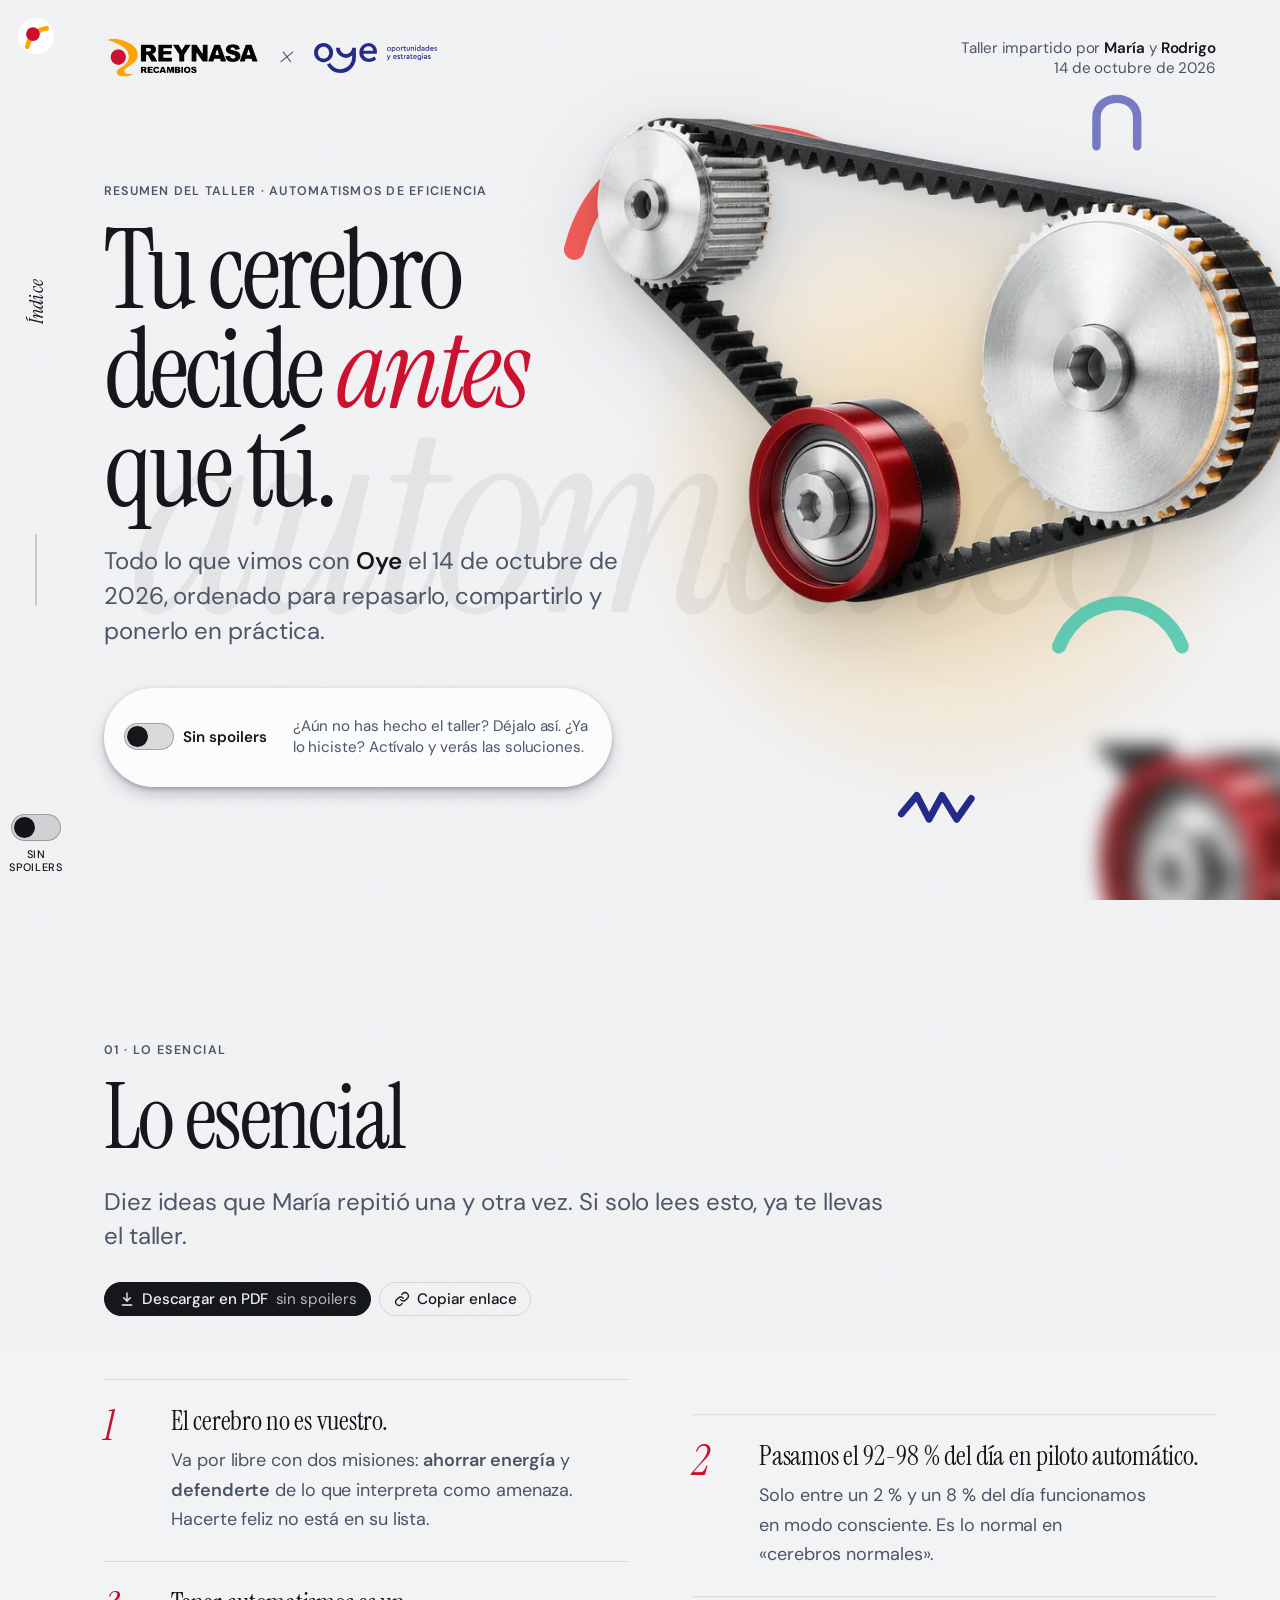
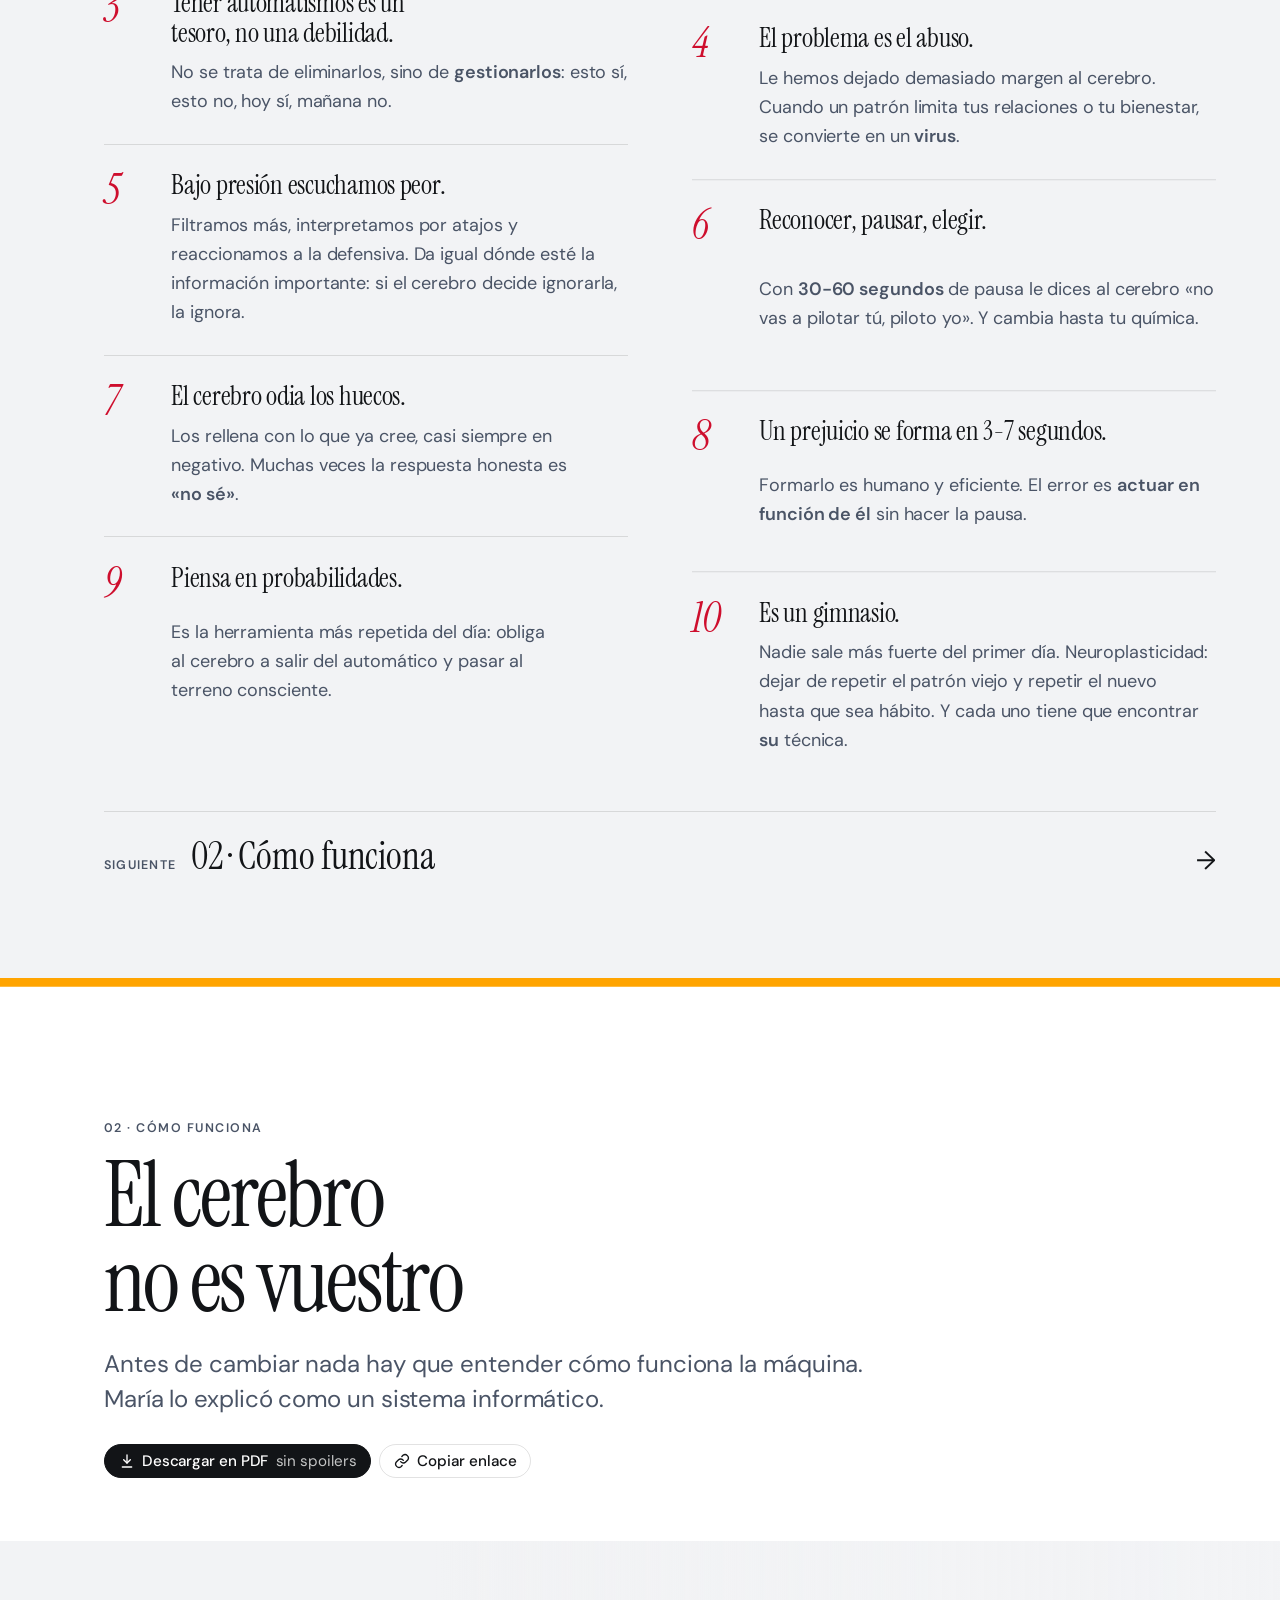
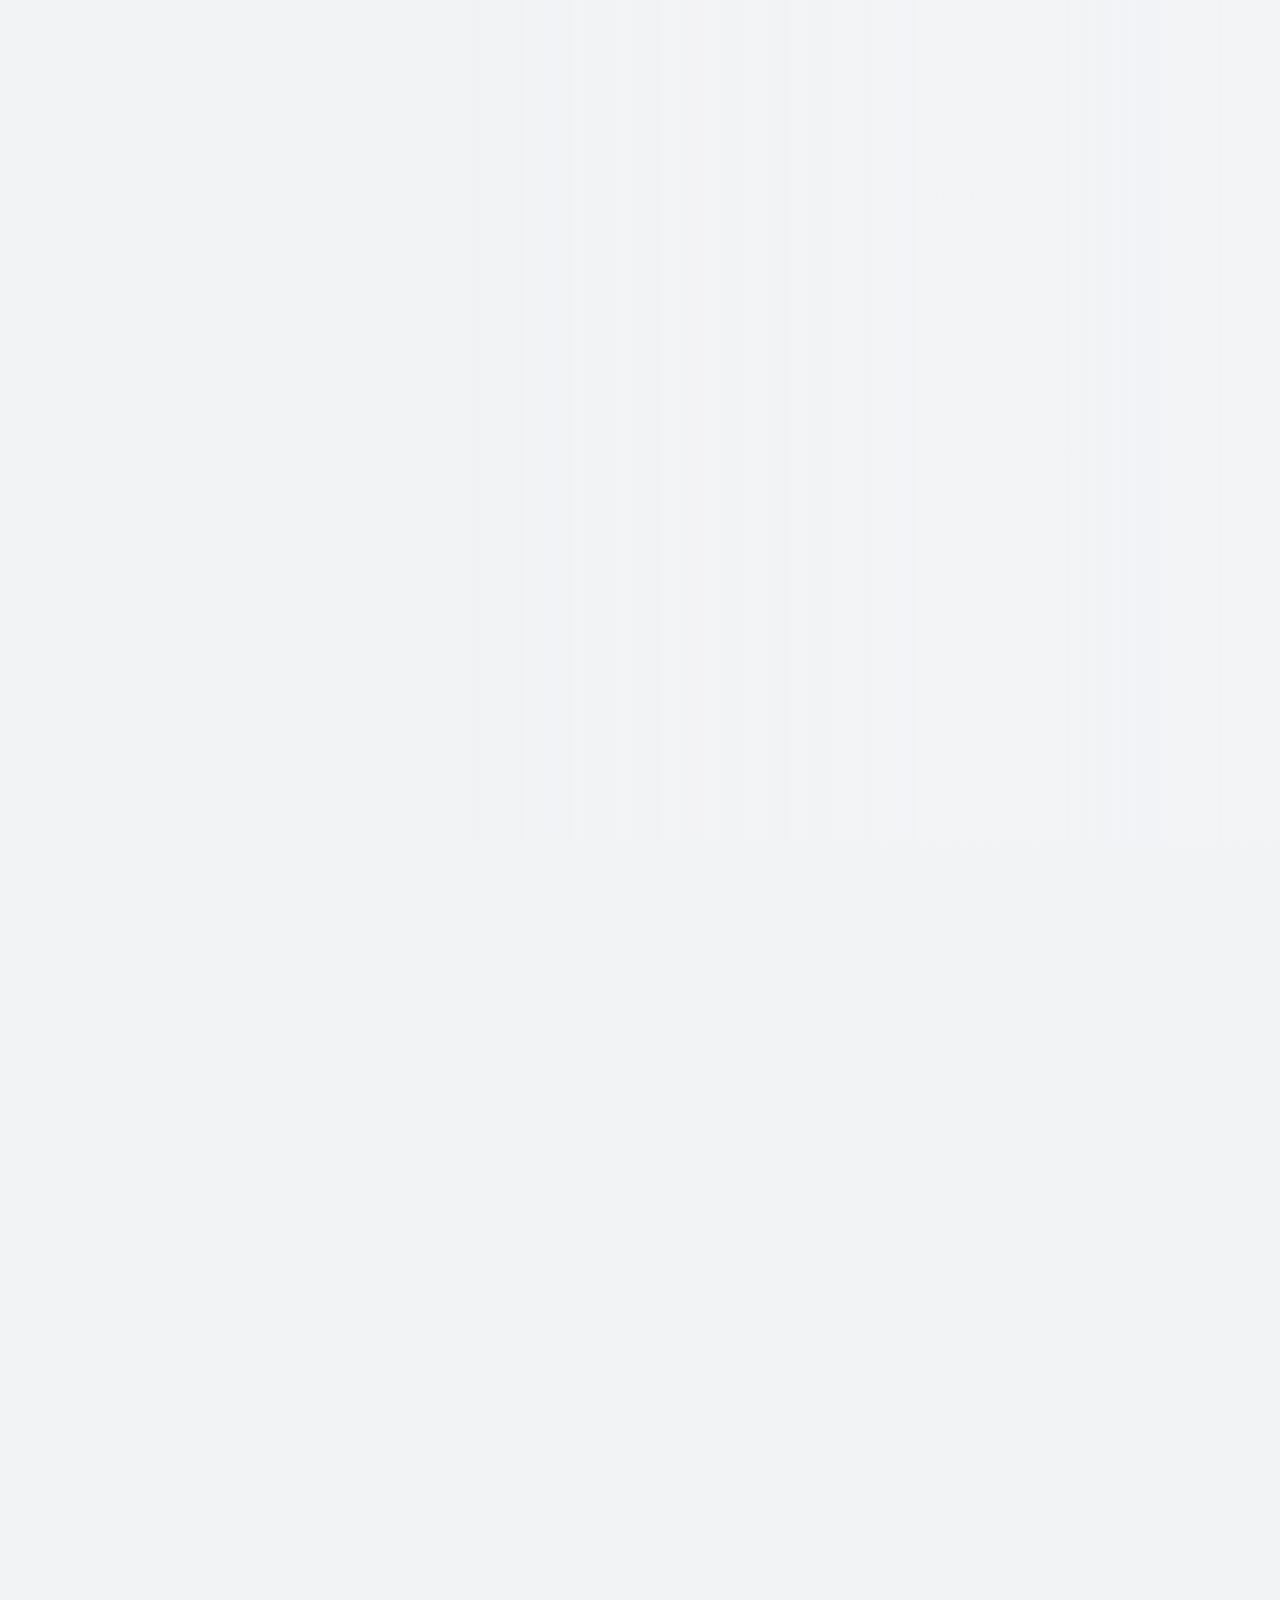
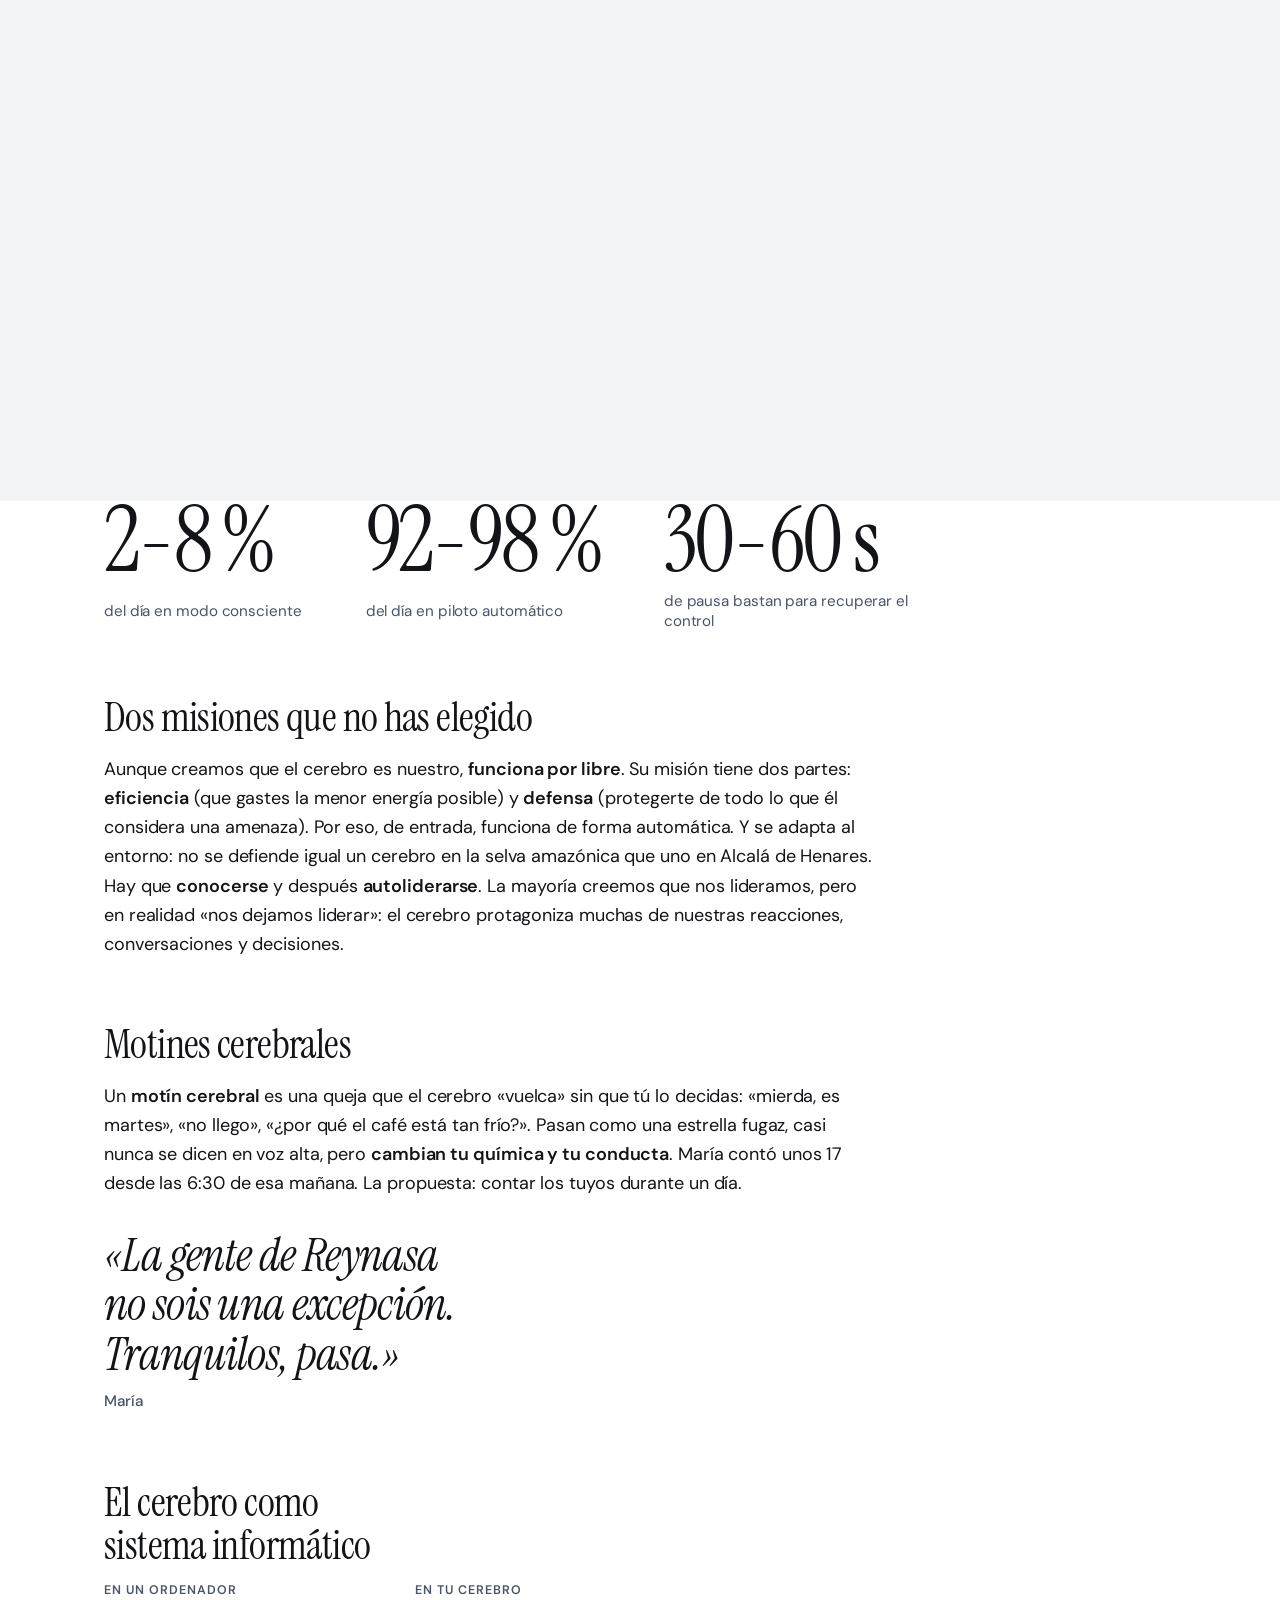
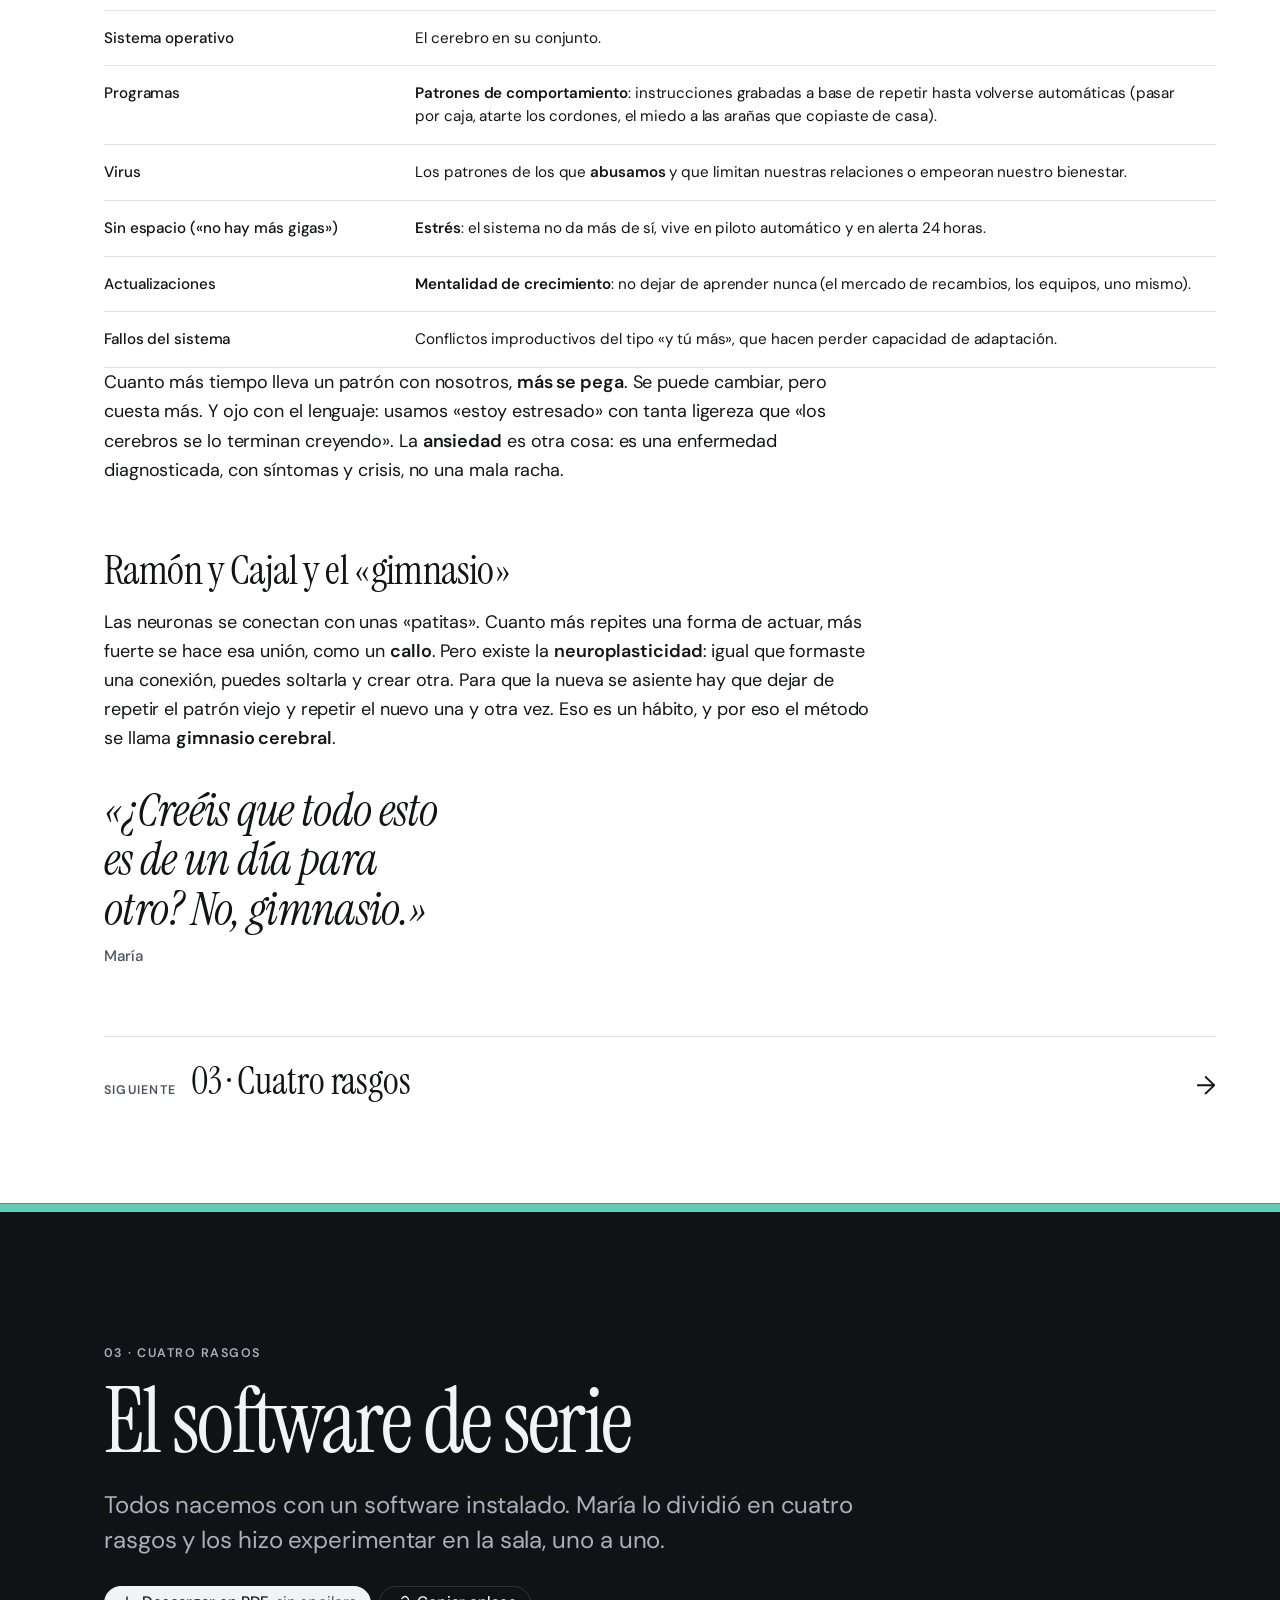
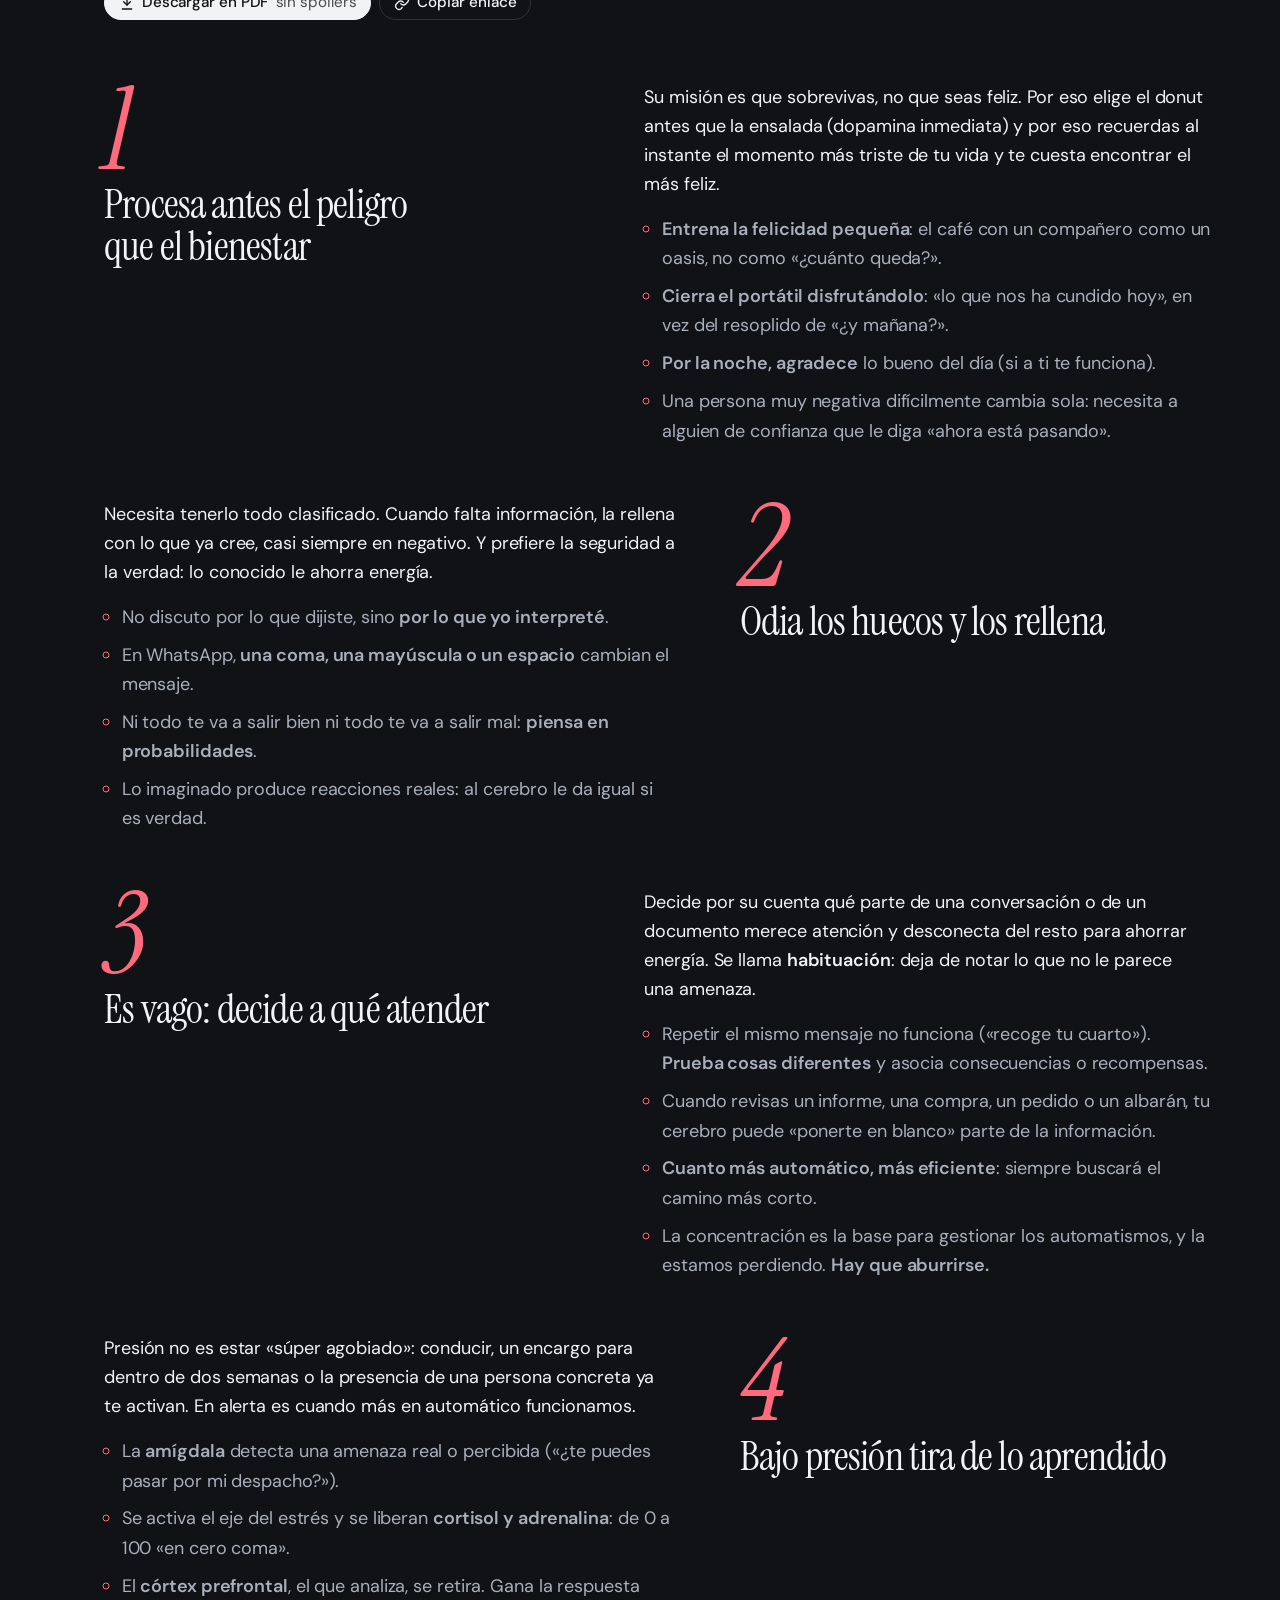
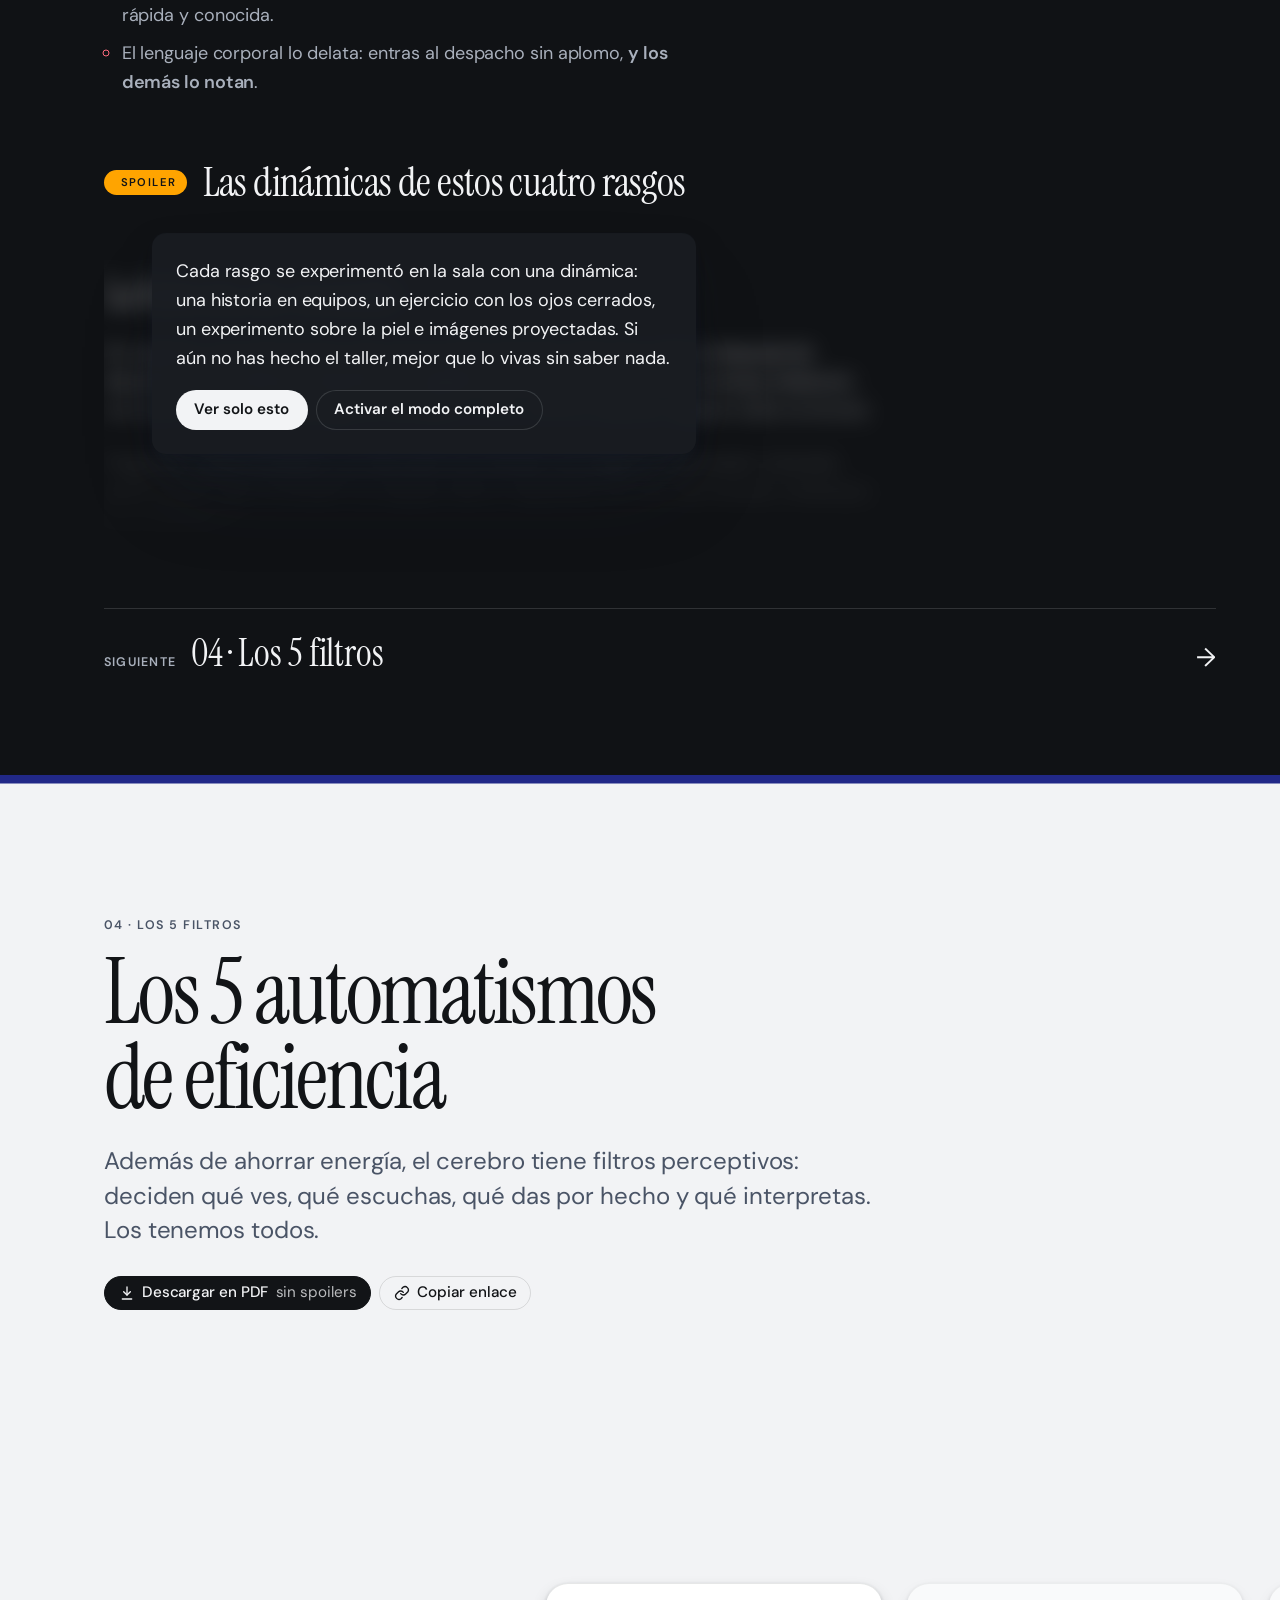
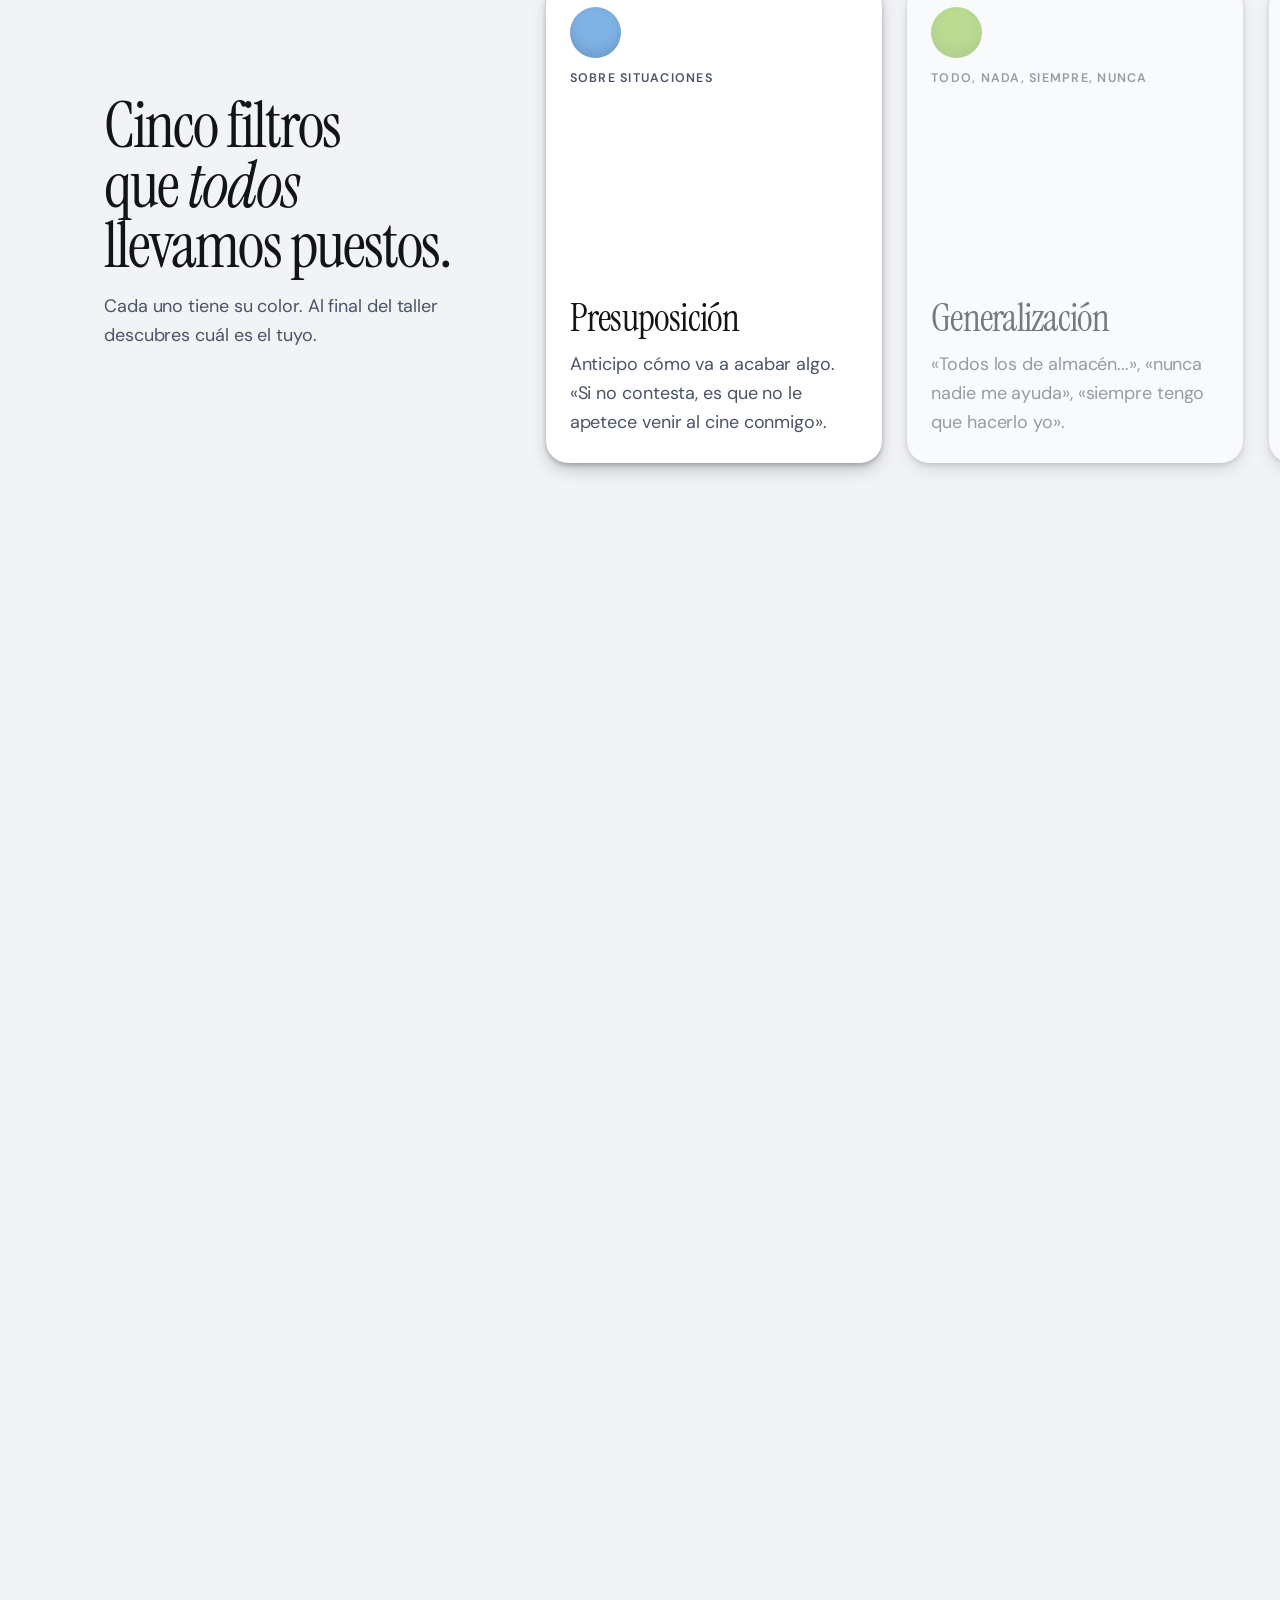
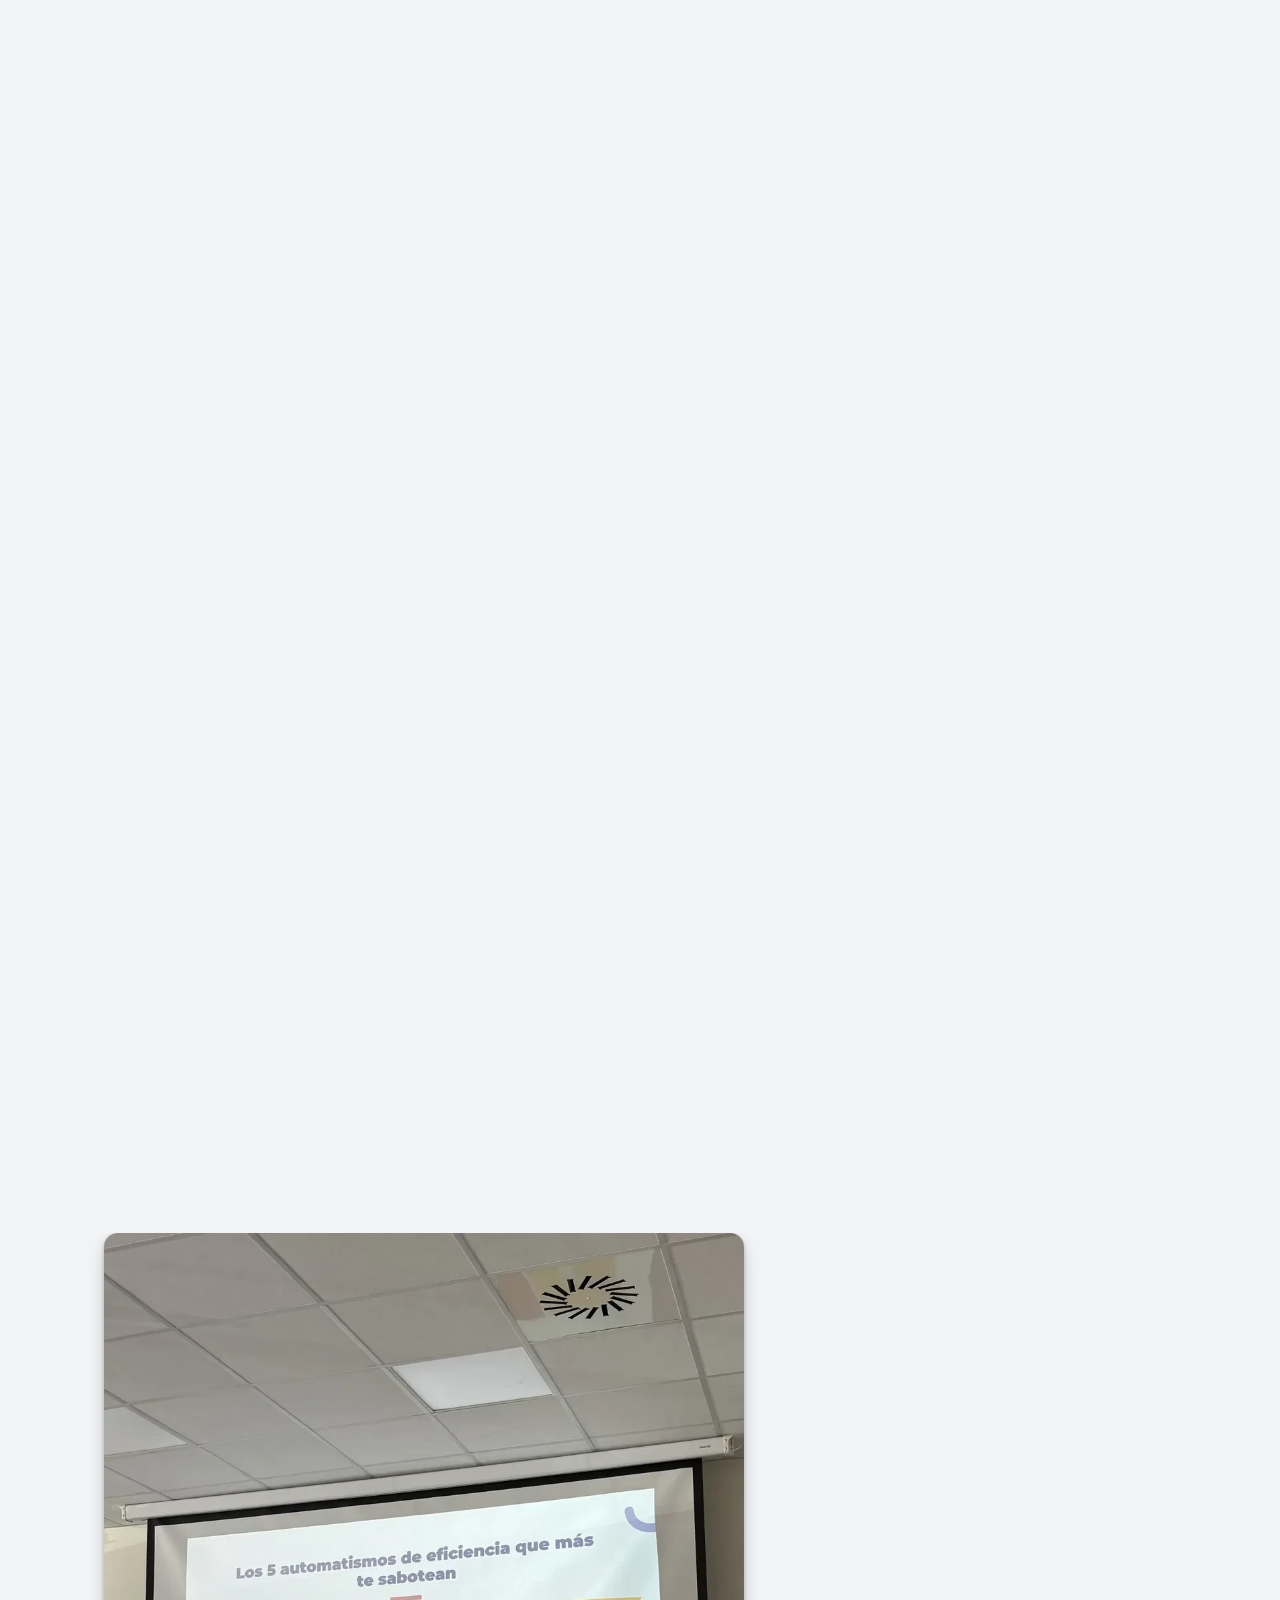
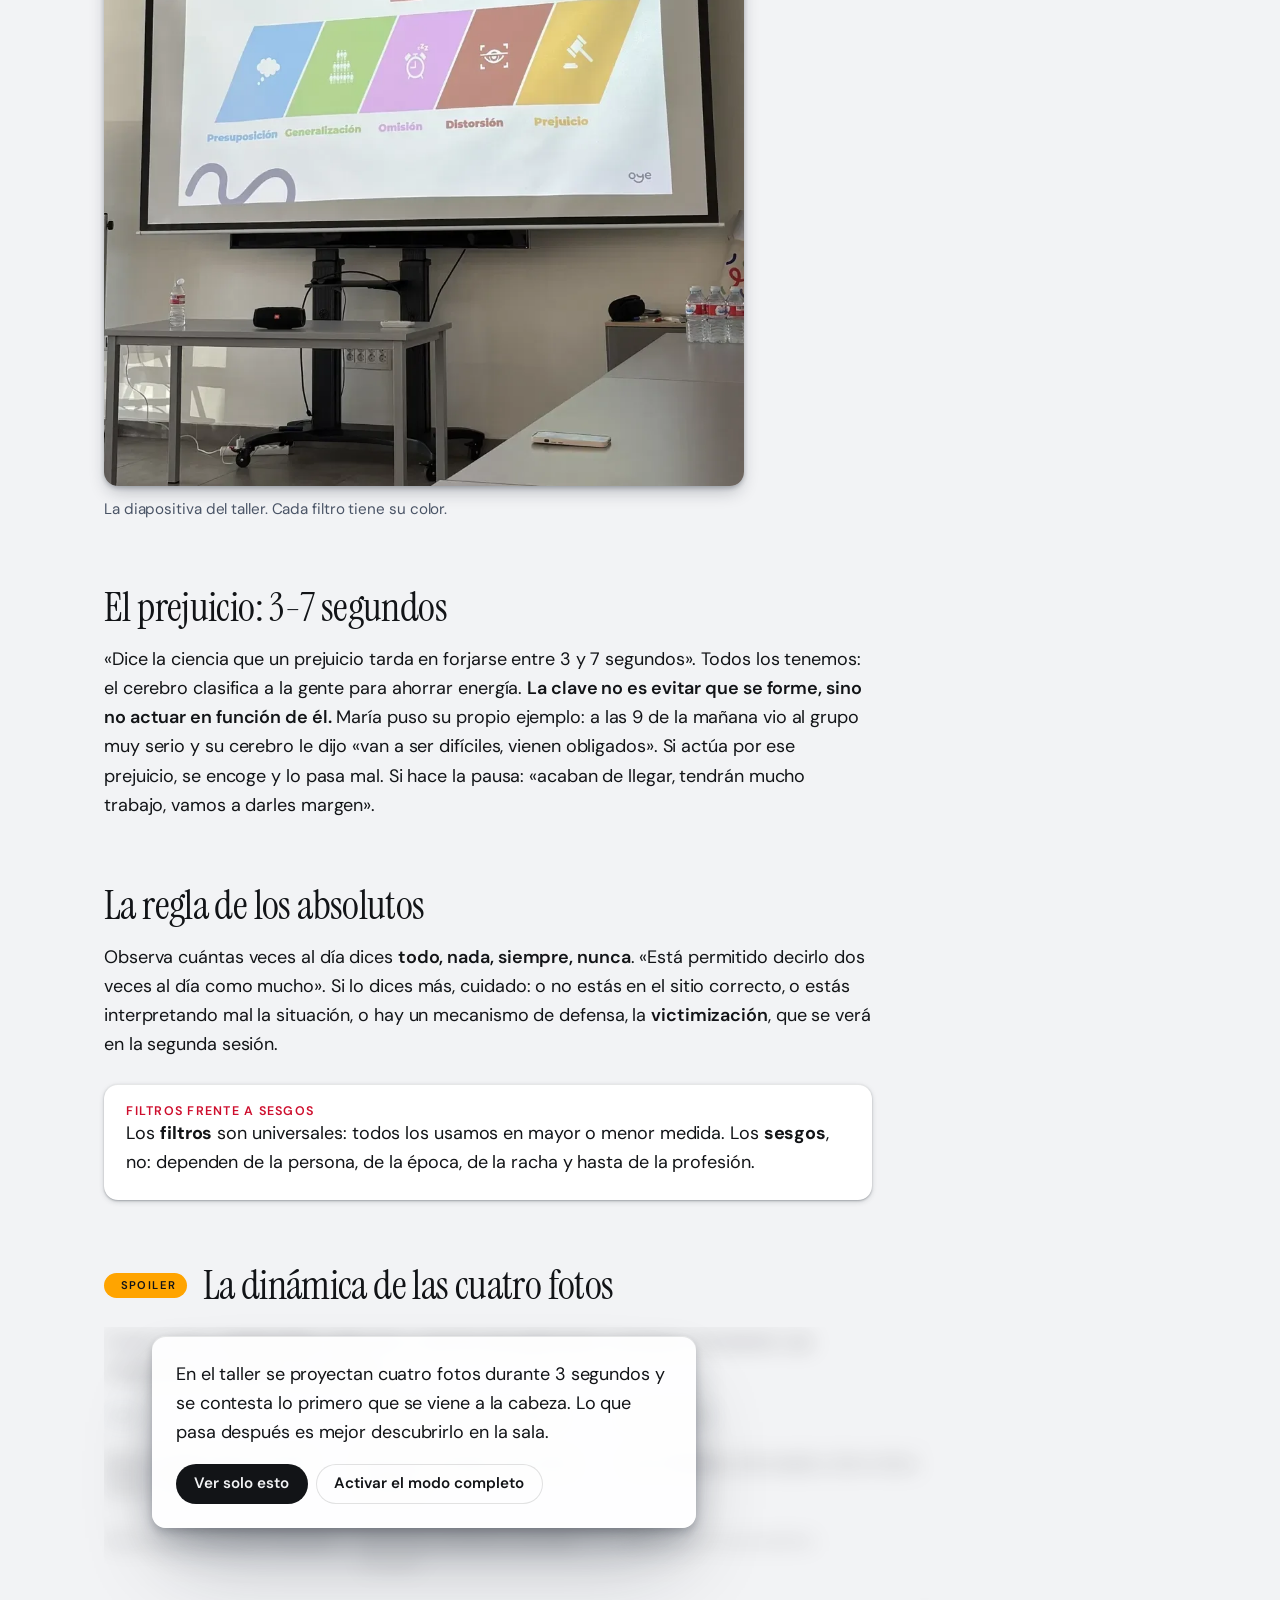
==== commit 1409d84d: "Móvil a fondo y PDF por sección - PDF de cada sección generado de antemano (completo y sin spoilers)" ====
--- a/index.html
+++ b/index.html
@@ -19,6 +19,7 @@
 <link rel="stylesheet" href="https://fonts.googleapis.com/css2?family=DM+Sans:ital,opsz,wght@0,9..40,400..700;1,9..40,400..700&family=Instrument+Serif:ital@0;1&display=swap">
 <link rel="stylesheet" href="scrollcraft.css">
 <link rel="stylesheet" href="estilos.css">
+<link rel="stylesheet" href="movil.css">
 </head>
 <body>
 <a class="saltar" href="#ideas">Saltar al contenido</a>
@@ -28,7 +29,7 @@
 
 <nav class="folio" aria-label="Navegación del resumen">
   <a class="folio__marca" href="#portada" aria-label="Volver a la portada"><svg viewBox="0 0 32 32" aria-hidden="true"><rect width="32" height="32" rx="16" fill="#fff"/><path d="M8 25c2-9 9-15 17-16" stroke="#FFA400" stroke-width="4" fill="none" stroke-linecap="round"/><circle cx="13" cy="14" r="6" fill="#CE0E2D"/></svg></a>
-  <button type="button" class="folio__indice" data-abre-indice aria-label="Abrir el índice"><span class="folio__num"></span><span class="folio__tit">Índice</span></button>
+  <button type="button" class="folio__indice" data-abre-indice aria-label="Abrir el índice"><svg class="folio__menu" viewBox="0 0 24 24" aria-hidden="true"><path d="M4 7h16M4 12h16M4 17h10" stroke="currentColor" stroke-width="2.2" stroke-linecap="round" fill="none"/></svg><span class="folio__num"></span><span class="folio__tit">Índice</span></button>
   <span class="folio__barra" aria-hidden="true"><i></i></span>
   <button type="button" class="modo " role="switch" aria-checked="false" data-off="Sin spoilers" data-on="Completo"><span class="modo__pista"><span class="modo__bola"></span></span><span class="modo__txt">Sin spoilers</span></button>
 </nav>
@@ -67,10 +68,10 @@
   <p class="cap__num">01 · Lo esencial</p>
   <h2 data-sc-in>Lo esencial</h2>
   <p class="cap__entra">Diez ideas que María repitió una y otra vez. Si solo lees esto, ya te llevas el taller.</p>
-  <div class="cap__herr"><button type="button" class="chip" data-copiar="ideas"><svg viewBox="0 0 24 24" fill="none" stroke="currentColor" stroke-width="2" stroke-linecap="round" stroke-linejoin="round" aria-hidden="true"><path d="M10 13a5 5 0 0 0 7.5.5l3-3a5 5 0 0 0-7-7l-1.7 1.7"/><path d="M14 11a5 5 0 0 0-7.5-.5l-3 3a5 5 0 0 0 7 7l1.7-1.7"/></svg>Copiar enlace</button><button type="button" class="chip" data-imprimir="ideas"><svg viewBox="0 0 24 24" fill="none" stroke="currentColor" stroke-width="2" stroke-linecap="round" stroke-linejoin="round" aria-hidden="true"><path d="M6 9V2h12v7"/><path d="M6 18H4a2 2 0 0 1-2-2v-5a2 2 0 0 1 2-2h16a2 2 0 0 1 2 2v5a2 2 0 0 1-2 2h-2"/><path d="M6 14h12v8H6z"/></svg>Imprimir o guardar en PDF</button></div>
-</section>
-
-<section class="g-papel" data-parte="ideas"><div class="cap__cuerpo"><ol class="ideas" data-sc-in data-sc-stagger="60"><li><h3>El cerebro no es vuestro.</h3><p>Va por libre con dos misiones: <b>ahorrar energía</b> y <b>defenderte</b> de lo que interpreta como amenaza. Hacerte feliz no está en su lista.</p></li><li><h3>Pasamos el 92-98 % del día en piloto automático.</h3><p>Solo entre un 2 % y un 8 % del día funcionamos en modo consciente. Es lo normal en «cerebros normales».</p></li><li><h3>Tener automatismos es un tesoro, no una debilidad.</h3><p>No se trata de eliminarlos, sino de <b>gestionarlos</b>: esto sí, esto no, hoy sí, mañana no.</p></li><li><h3>El problema es el abuso.</h3><p>Le hemos dejado demasiado margen al cerebro. Cuando un patrón limita tus relaciones o tu bienestar, se convierte en un <b>virus</b>.</p></li><li><h3>Bajo presión escuchamos peor.</h3><p>Filtramos más, interpretamos por atajos y reaccionamos a la defensiva. Da igual dónde esté la información importante: si el cerebro decide ignorarla, la ignora.</p></li><li><h3>Reconocer, pausar, elegir.</h3><p>Con <b>30-60 segundos</b> de pausa le dices al cerebro «no vas a pilotar tú, piloto yo». Y cambia hasta tu química.</p></li><li><h3>El cerebro odia los huecos.</h3><p>Los rellena con lo que ya cree, casi siempre en negativo. Muchas veces la respuesta honesta es <b>«no sé»</b>.</p></li><li><h3>Un prejuicio se forma en 3-7 segundos.</h3><p>Formarlo es humano y eficiente. El error es <b>actuar en función de él</b> sin hacer la pausa.</p></li><li><h3>Piensa en probabilidades.</h3><p>Es la herramienta más repetida del día: obliga al cerebro a salir del automático y pasar al terreno consciente.</p></li><li><h3>Es un gimnasio.</h3><p>Nadie sale más fuerte del primer día. Neuroplasticidad: dejar de repetir el patrón viejo y repetir el nuevo hasta que sea hábito. Y cada uno tiene que encontrar <b>su</b> técnica.</p></li></ol></div></section>
+  <div class="cap__herr"><a class="chip chip--pdf" data-pdf="01-ideas" href="descargas/secciones/01-ideas-sin-spoilers.pdf" download><svg viewBox="0 0 24 24" fill="none" stroke="currentColor" stroke-width="2" stroke-linecap="round" stroke-linejoin="round" aria-hidden="true"><path d="M12 3v12"/><path d="m7 10 5 5 5-5"/><path d="M5 21h14"/></svg>Descargar en PDF <span class="pdf-version">sin spoilers</span></a><button type="button" class="chip" data-copiar="ideas"><svg viewBox="0 0 24 24" fill="none" stroke="currentColor" stroke-width="2" stroke-linecap="round" stroke-linejoin="round" aria-hidden="true"><path d="M10 13a5 5 0 0 0 7.5.5l3-3a5 5 0 0 0-7-7l-1.7 1.7"/><path d="M14 11a5 5 0 0 0-7.5-.5l-3 3a5 5 0 0 0 7 7l1.7-1.7"/></svg>Copiar enlace</button></div>
+</section>
+
+<section class="g-papel" data-parte="ideas"><div class="cap__cuerpo"><ol class="ideas" data-sc-in data-sc-stagger="60"><li><h3>El cerebro no es vuestro.</h3><p>Va por libre con dos misiones: <b>ahorrar energía</b> y <b>defenderte</b> de lo que interpreta como amenaza. Hacerte feliz no está en su lista.</p></li><li><h3>Pasamos el 92-98 % del día en piloto automático.</h3><p>Solo entre un 2 % y un 8 % del día funcionamos en modo consciente. Es lo normal en «cerebros normales».</p></li><li><h3>Tener automatismos es un tesoro, no una debilidad.</h3><p>No se trata de eliminarlos, sino de <b>gestionarlos</b>: esto sí, esto no, hoy sí, mañana no.</p></li><li><h3>El problema es el abuso.</h3><p>Le hemos dejado demasiado margen al cerebro. Cuando un patrón limita tus relaciones o tu bienestar, se convierte en un <b>virus</b>.</p></li><li><h3>Bajo presión escuchamos peor.</h3><p>Filtramos más, interpretamos por atajos y reaccionamos a la defensiva. Da igual dónde esté la información importante: si el cerebro decide ignorarla, la ignora.</p></li><li><h3>Reconocer, pausar, elegir.</h3><p>Con <b>30-60 segundos</b> de pausa le dices al cerebro «no vas a pilotar tú, piloto yo». Y cambia hasta tu química.</p></li><li><h3>El cerebro odia los huecos.</h3><p>Los rellena con lo que ya cree, casi siempre en negativo. Muchas veces la respuesta honesta es <b>«no sé»</b>.</p></li><li><h3>Un prejuicio se forma en 3-7 segundos.</h3><p>Formarlo es humano y eficiente. El error es <b>actuar en función de él</b> sin hacer la pausa.</p></li><li><h3>Piensa en probabilidades.</h3><p>Es la herramienta más repetida del día: obliga al cerebro a salir del automático y pasar al terreno consciente.</p></li><li><h3>Es un gimnasio.</h3><p>Nadie sale más fuerte del primer día. Neuroplasticidad: dejar de repetir el patrón viejo y repetir el nuevo hasta que sea hábito. Y cada uno tiene que encontrar <b>su</b> técnica.</p></li></ol><nav class="sig" aria-label="Siguiente sección"><a href="#cerebro"><span>Siguiente</span><b>02 · Cómo funciona</b><i aria-hidden="true">→</i></a></nav></div></section>
 </div>
 <div class="cap" id="cerebro" data-cap data-num="02" data-titulo="Cómo funciona">
 <section class="cap__inter g-blanco" data-sc-act="flow" data-parte="cerebro" style="--banda:#FFA400">
@@ -79,7 +80,7 @@
   <p class="cap__num">02 · Cómo funciona</p>
   <h2 data-sc-in>El cerebro no es vuestro</h2>
   <p class="cap__entra">Antes de cambiar nada hay que entender cómo funciona la máquina. María lo explicó como un sistema informático.</p>
-  <div class="cap__herr"><button type="button" class="chip" data-copiar="cerebro"><svg viewBox="0 0 24 24" fill="none" stroke="currentColor" stroke-width="2" stroke-linecap="round" stroke-linejoin="round" aria-hidden="true"><path d="M10 13a5 5 0 0 0 7.5.5l3-3a5 5 0 0 0-7-7l-1.7 1.7"/><path d="M14 11a5 5 0 0 0-7.5-.5l-3 3a5 5 0 0 0 7 7l1.7-1.7"/></svg>Copiar enlace</button><button type="button" class="chip" data-imprimir="cerebro"><svg viewBox="0 0 24 24" fill="none" stroke="currentColor" stroke-width="2" stroke-linecap="round" stroke-linejoin="round" aria-hidden="true"><path d="M6 9V2h12v7"/><path d="M6 18H4a2 2 0 0 1-2-2v-5a2 2 0 0 1 2-2h16a2 2 0 0 1 2 2v5a2 2 0 0 1-2 2h-2"/><path d="M6 14h12v8H6z"/></svg>Imprimir o guardar en PDF</button></div>
+  <div class="cap__herr"><a class="chip chip--pdf" data-pdf="02-cerebro" href="descargas/secciones/02-cerebro-sin-spoilers.pdf" download><svg viewBox="0 0 24 24" fill="none" stroke="currentColor" stroke-width="2" stroke-linecap="round" stroke-linejoin="round" aria-hidden="true"><path d="M12 3v12"/><path d="m7 10 5 5 5-5"/><path d="M5 21h14"/></svg>Descargar en PDF <span class="pdf-version">sin spoilers</span></a><button type="button" class="chip" data-copiar="cerebro"><svg viewBox="0 0 24 24" fill="none" stroke="currentColor" stroke-width="2" stroke-linecap="round" stroke-linejoin="round" aria-hidden="true"><path d="M10 13a5 5 0 0 0 7.5.5l3-3a5 5 0 0 0-7-7l-1.7 1.7"/><path d="M14 11a5 5 0 0 0-7.5-.5l-3 3a5 5 0 0 0 7 7l1.7-1.7"/></svg>Copiar enlace</button></div>
 </section>
 <section class="escena g-papel" data-sc-act="scrub" data-sc-span="2.4" data-sc-dwell="0.32" data-parte="cerebro" aria-label="Escena: el piloto automático">
   <div data-sc-stage>
@@ -92,7 +93,7 @@
     </div>
   </div>
 </section>
-<section class="g-blanco" data-parte="cerebro"><div class="cap__cuerpo"><div class="cifras "><div class="cifra"><span class="cifra__n"><span data-sc-count="0 2" data-sc-count-ms="1300">2</span>-<span data-sc-count="0 8" data-sc-count-ms="1300">8</span> %</span><span class="cifra__l">del día en modo consciente</span></div><div class="cifra"><span class="cifra__n"><span data-sc-count="0 92" data-sc-count-ms="1300">92</span>-<span data-sc-count="0 98" data-sc-count-ms="1300">98</span> %</span><span class="cifra__l">del día en piloto automático</span></div><div class="cifra"><span class="cifra__n"><span data-sc-count="0 30" data-sc-count-ms="1300">30</span>-<span data-sc-count="0 60" data-sc-count-ms="1300">60</span> s</span><span class="cifra__l">de pausa bastan para recuperar el control</span></div></div>
+<section class="g-blanco" data-parte="cerebro"><div class="cap__cuerpo"><div class="cifras "><div class="cifra"><span class="cifra__n">2-8 %</span><span class="cifra__l">del día en modo consciente</span></div><div class="cifra"><span class="cifra__n">92-98 %</span><span class="cifra__l">del día en piloto automático</span></div><div class="cifra"><span class="cifra__n">30-60 s</span><span class="cifra__l">de pausa bastan para recuperar el control</span></div></div>
 <h3 class="h">Dos misiones que no has elegido</h3>
 <p class="p">Aunque creamos que el cerebro es nuestro, <b>funciona por libre</b>. Su misión tiene dos partes: <b>eficiencia</b> (que gastes la menor energía posible) y <b>defensa</b> (protegerte de todo lo que él considera una amenaza). Por eso, de entrada, funciona de forma automática. Y se adapta al entorno: no se defiende igual un cerebro en la selva amazónica que uno en Alcalá de Henares.</p>
 <p class="p">Hay que <b>conocerse</b> y después <b>autoliderarse</b>. La mayoría creemos que nos lideramos, pero en realidad «nos dejamos liderar»: el cerebro protagoniza muchas de nuestras reacciones, conversaciones y decisiones.</p>
@@ -104,7 +105,7 @@
 <p class="p">Cuanto más tiempo lleva un patrón con nosotros, <b>más se pega</b>. Se puede cambiar, pero cuesta más. Y ojo con el lenguaje: usamos «estoy estresado» con tanta ligereza que «los cerebros se lo terminan creyendo». La <b>ansiedad</b> es otra cosa: es una enfermedad diagnosticada, con síntomas y crisis, no una mala racha.</p>
 <h3 class="h">Ramón y Cajal y el «gimnasio»</h3>
 <p class="p">Las neuronas se conectan con unas «patitas». Cuanto más repites una forma de actuar, más fuerte se hace esa unión, como un <b>callo</b>. Pero existe la <b>neuroplasticidad</b>: igual que formaste una conexión, puedes soltarla y crear otra. Para que la nueva se asiente hay que dejar de repetir el patrón viejo y repetir el nuevo una y otra vez. Eso es un hábito, y por eso el método se llama <b>gimnasio cerebral</b>.</p>
-<blockquote class="cita"><p>¿Creéis que todo esto es de un día para otro? No, gimnasio.</p><cite>María</cite></blockquote></div></section>
+<blockquote class="cita"><p>¿Creéis que todo esto es de un día para otro? No, gimnasio.</p><cite>María</cite></blockquote><nav class="sig" aria-label="Siguiente sección"><a href="#caracteristicas"><span>Siguiente</span><b>03 · Cuatro rasgos</b><i aria-hidden="true">→</i></a></nav></div></section>
 </div>
 <div class="cap" id="caracteristicas" data-cap data-num="03" data-titulo="Cuatro rasgos">
 <section class="cap__inter g-noche" data-sc-act="flow" data-parte="caracteristicas" style="--banda:#61CDB4">
@@ -113,7 +114,7 @@
   <p class="cap__num">03 · Cuatro rasgos</p>
   <h2 data-sc-in>El software de serie</h2>
   <p class="cap__entra">Todos nacemos con un software instalado. María lo dividió en cuatro rasgos y los hizo experimentar en la sala, uno a uno.</p>
-  <div class="cap__herr"><button type="button" class="chip" data-copiar="caracteristicas"><svg viewBox="0 0 24 24" fill="none" stroke="currentColor" stroke-width="2" stroke-linecap="round" stroke-linejoin="round" aria-hidden="true"><path d="M10 13a5 5 0 0 0 7.5.5l3-3a5 5 0 0 0-7-7l-1.7 1.7"/><path d="M14 11a5 5 0 0 0-7.5-.5l-3 3a5 5 0 0 0 7 7l1.7-1.7"/></svg>Copiar enlace</button><button type="button" class="chip" data-imprimir="caracteristicas"><svg viewBox="0 0 24 24" fill="none" stroke="currentColor" stroke-width="2" stroke-linecap="round" stroke-linejoin="round" aria-hidden="true"><path d="M6 9V2h12v7"/><path d="M6 18H4a2 2 0 0 1-2-2v-5a2 2 0 0 1 2-2h16a2 2 0 0 1 2 2v5a2 2 0 0 1-2 2h-2"/><path d="M6 14h12v8H6z"/></svg>Imprimir o guardar en PDF</button></div>
+  <div class="cap__herr"><a class="chip chip--pdf" data-pdf="03-caracteristicas" href="descargas/secciones/03-caracteristicas-sin-spoilers.pdf" download><svg viewBox="0 0 24 24" fill="none" stroke="currentColor" stroke-width="2" stroke-linecap="round" stroke-linejoin="round" aria-hidden="true"><path d="M12 3v12"/><path d="m7 10 5 5 5-5"/><path d="M5 21h14"/></svg>Descargar en PDF <span class="pdf-version">sin spoilers</span></a><button type="button" class="chip" data-copiar="caracteristicas"><svg viewBox="0 0 24 24" fill="none" stroke="currentColor" stroke-width="2" stroke-linecap="round" stroke-linejoin="round" aria-hidden="true"><path d="M10 13a5 5 0 0 0 7.5.5l3-3a5 5 0 0 0-7-7l-1.7 1.7"/><path d="M14 11a5 5 0 0 0-7.5-.5l-3 3a5 5 0 0 0 7 7l1.7-1.7"/></svg>Copiar enlace</button></div>
 </section>
 
 <section class="g-noche" data-parte="caracteristicas"><div class="cap__cuerpo"><ol class="pasos"><li class="paso"><div class="paso__cab"><span class="paso__k">1</span><h3>Procesa antes el peligro que el bienestar</h3></div><div class="paso__cuerpo"><p>Su misión es que sobrevivas, no que seas feliz. Por eso elige el donut antes que la ensalada (dopamina inmediata) y por eso recuerdas al instante el momento más triste de tu vida y te cuesta encontrar el más feliz.</p><ul><li><b>Entrena la felicidad pequeña</b>: el café con un compañero como un oasis, no como «¿cuánto queda?».</li><li><b>Cierra el portátil disfrutándolo</b>: «lo que nos ha cundido hoy», en vez del resoplido de «¿y mañana?».</li><li><b>Por la noche, agradece</b> lo bueno del día (si a ti te funciona).</li><li>Una persona muy negativa difícilmente cambia sola: necesita a alguien de confianza que le diga «ahora está pasando».</li></ul></div></li><li class="paso"><div class="paso__cab"><span class="paso__k">2</span><h3>Odia los huecos y los rellena</h3></div><div class="paso__cuerpo"><p>Necesita tenerlo todo clasificado. Cuando falta información, la rellena con lo que ya cree, casi siempre en negativo. Y prefiere la seguridad a la verdad: lo conocido le ahorra energía.</p><ul><li>No discuto por lo que dijiste, sino <b>por lo que yo interpreté</b>.</li><li>En WhatsApp, <b>una coma, una mayúscula o un espacio</b> cambian el mensaje.</li><li>Ni todo te va a salir bien ni todo te va a salir mal: <b>piensa en probabilidades</b>.</li><li>Lo imaginado produce reacciones reales: al cerebro le da igual si es verdad.</li></ul></div></li><li class="paso"><div class="paso__cab"><span class="paso__k">3</span><h3>Es vago: decide a qué atender</h3></div><div class="paso__cuerpo"><p>Decide por su cuenta qué parte de una conversación o de un documento merece atención y desconecta del resto para ahorrar energía. Se llama <b>habituación</b>: deja de notar lo que no le parece una amenaza.</p><ul><li>Repetir el mismo mensaje no funciona («recoge tu cuarto»). <b>Prueba cosas diferentes</b> y asocia consecuencias o recompensas.</li><li>Cuando revisas un informe, una compra, un pedido o un albarán, tu cerebro puede «ponerte en blanco» parte de la información.</li><li><b>Cuanto más automático, más eficiente</b>: siempre buscará el camino más corto.</li><li>La concentración es la base para gestionar los automatismos, y la estamos perdiendo. <b>Hay que aburrirse.</b></li></ul></div></li><li class="paso"><div class="paso__cab"><span class="paso__k">4</span><h3>Bajo presión tira de lo aprendido</h3></div><div class="paso__cuerpo"><p>Presión no es estar «súper agobiado»: conducir, un encargo para dentro de dos semanas o la presencia de una persona concreta ya te activan. En alerta es cuando más en automático funcionamos.</p><ul><li>La <b>amígdala</b> detecta una amenaza real o percibida («¿te puedes pasar por mi despacho?»).</li><li>Se activa el eje del estrés y se liberan <b>cortisol y adrenalina</b>: de 0 a 100 «en cero coma».</li><li>El <b>córtex prefrontal</b>, el que analiza, se retira. Gana la respuesta rápida y conocida.</li><li>El lenguaje corporal lo delata: entras al despacho sin aplomo, <b>y los demás lo notan</b>.</li></ul></div></li></ol>
@@ -131,7 +132,7 @@
 <h3 class="h">Las cuatro imágenes</h3>
 <ul class="lista"><li><b>La mancha de colores difuminados:</b> mirando el punto central, la imagen <b>se vuelve blanca</b> en unos 2 segundos. Demasiada información difusa fatiga, y el cerebro decide «cero colores».</li><li><b>Las casillas A y B</b> del tablero con el cilindro verde: <b>son del mismo color</b>. El patrón de ajedrez y la sombra le pueden.</li><li><b>El punto negro y la barra:</b> al terminar, una foto en blanco y negro se ve <b>en color</b> 2-4 segundos. El cerebro suelta información como una olla a presión.</li><li><b>La lata de Coca-Cola:</b> es <b>blanca y negra</b> (solo unos píxeles azules). El rojo lo pone tu cerebro por pura experiencia.</li></ul>
 <div class="figs"><figure class="fig "><button type="button" data-visor="assets/fotos/dinamica-imagen-borrosa.webp" data-pie="La mancha que acaba en blanco." aria-label="Ampliar: Diapositiva con una mancha de colores difuminados proyectada en la sala"><img src="assets/fotos/dinamica-imagen-borrosa.webp" width="952" height="1269" alt="Diapositiva con una mancha de colores difuminados proyectada en la sala" loading="lazy" decoding="async"></button><figcaption>La mancha que acaba en blanco.</figcaption></figure><figure class="fig "><button type="button" data-visor="assets/fotos/dinamica-imagen-pixelada.webp" data-pie="La lata que todos vemos roja." aria-label="Ampliar: Diapositiva con una lata de refresco sobre una trama de puntos cian"><img src="assets/fotos/dinamica-imagen-pixelada.webp" width="952" height="1269" alt="Diapositiva con una lata de refresco sobre una trama de puntos cian" loading="lazy" decoding="async"></button><figcaption>La lata que todos vemos roja.</figcaption></figure></div></div>
-</section></div></section>
+</section><nav class="sig" aria-label="Siguiente sección"><a href="#filtros"><span>Siguiente</span><b>04 · Los 5 filtros</b><i aria-hidden="true">→</i></a></nav></div></section>
 </div>
 <div class="cap" id="filtros" data-cap data-num="04" data-titulo="Los 5 filtros">
 <section class="cap__inter g-papel" data-sc-act="flow" data-parte="filtros" style="--banda:#212887">
@@ -140,7 +141,7 @@
   <p class="cap__num">04 · Los 5 filtros</p>
   <h2 data-sc-in>Los 5 automatismos de eficiencia</h2>
   <p class="cap__entra">Además de ahorrar energía, el cerebro tiene filtros perceptivos: deciden qué ves, qué escuchas, qué das por hecho y qué interpretas. Los tenemos todos.</p>
-  <div class="cap__herr"><button type="button" class="chip" data-copiar="filtros"><svg viewBox="0 0 24 24" fill="none" stroke="currentColor" stroke-width="2" stroke-linecap="round" stroke-linejoin="round" aria-hidden="true"><path d="M10 13a5 5 0 0 0 7.5.5l3-3a5 5 0 0 0-7-7l-1.7 1.7"/><path d="M14 11a5 5 0 0 0-7.5-.5l-3 3a5 5 0 0 0 7 7l1.7-1.7"/></svg>Copiar enlace</button><button type="button" class="chip" data-imprimir="filtros"><svg viewBox="0 0 24 24" fill="none" stroke="currentColor" stroke-width="2" stroke-linecap="round" stroke-linejoin="round" aria-hidden="true"><path d="M6 9V2h12v7"/><path d="M6 18H4a2 2 0 0 1-2-2v-5a2 2 0 0 1 2-2h16a2 2 0 0 1 2 2v5a2 2 0 0 1-2 2h-2"/><path d="M6 14h12v8H6z"/></svg>Imprimir o guardar en PDF</button></div>
+  <div class="cap__herr"><a class="chip chip--pdf" data-pdf="04-filtros" href="descargas/secciones/04-filtros-sin-spoilers.pdf" download><svg viewBox="0 0 24 24" fill="none" stroke="currentColor" stroke-width="2" stroke-linecap="round" stroke-linejoin="round" aria-hidden="true"><path d="M12 3v12"/><path d="m7 10 5 5 5-5"/><path d="M5 21h14"/></svg>Descargar en PDF <span class="pdf-version">sin spoilers</span></a><button type="button" class="chip" data-copiar="filtros"><svg viewBox="0 0 24 24" fill="none" stroke="currentColor" stroke-width="2" stroke-linecap="round" stroke-linejoin="round" aria-hidden="true"><path d="M10 13a5 5 0 0 0 7.5.5l3-3a5 5 0 0 0-7-7l-1.7 1.7"/><path d="M14 11a5 5 0 0 0-7.5-.5l-3 3a5 5 0 0 0 7 7l1.7-1.7"/></svg>Copiar enlace</button></div>
 </section>
 <section class="rail-sec g-papel" data-sc-act="pan" data-sc-span="3.4" data-parte="filtros">
   <div data-sc-stage>
@@ -167,7 +168,7 @@
 <h3 class="h">Tu filtro predominante y las gafas</h3>
 <p class="p">Al final, un test de 10 preguntas en el móvil (con QR) da tu <b>filtro perceptivo predominante</b> y cómo actúa en ti. Cada filtro tiene un color, y María entregó a cada uno unas <b>gafas de su color</b> para escribir el nombre del filtro en la patilla y dejarlas a la vista en el puesto: un <b>anclaje</b> para reconocer el filtro cuando se pone en marcha.</p>
 <figure class="fig fig--peq"><button type="button" data-visor="assets/fotos/resultado-test-filtro.webp" data-pie="Un resultado real: la omisión. El reto, ampliar el foco y entrenar la observación consciente." aria-label="Ampliar: Pantalla del móvil con el resultado del test: tu filtro perceptivo más predominante es la omisión"><img src="assets/fotos/resultado-test-filtro.webp" width="723" height="1250" alt="Pantalla del móvil con el resultado del test: tu filtro perceptivo más predominante es la omisión" loading="lazy" decoding="async"></button><figcaption>Un resultado real: la omisión. El reto, ampliar el foco y entrenar la observación consciente.</figcaption></figure></div>
-</section></div></section>
+</section><nav class="sig" aria-label="Siguiente sección"><a href="#presion"><span>Siguiente</span><b>05 · Bajo presión</b><i aria-hidden="true">→</i></a></nav></div></section>
 </div>
 <div class="cap" id="presion" data-cap data-num="05" data-titulo="Bajo presión">
 <section class="cap__inter g-azul" data-sc-act="flow" data-parte="presion" style="--banda:#FFA400">
@@ -176,7 +177,7 @@
   <p class="cap__num">05 · Bajo presión</p>
   <h2 data-sc-in>Reconocer. Pausar. Elegir.</h2>
   <p class="cap__entra">El método para recuperar el volante cuando todo arde. Se construyó con un caso real de ese mismo día: se cae el sistema y los pedidos tienen que salir hoy.</p>
-  <div class="cap__herr"><button type="button" class="chip" data-copiar="presion"><svg viewBox="0 0 24 24" fill="none" stroke="currentColor" stroke-width="2" stroke-linecap="round" stroke-linejoin="round" aria-hidden="true"><path d="M10 13a5 5 0 0 0 7.5.5l3-3a5 5 0 0 0-7-7l-1.7 1.7"/><path d="M14 11a5 5 0 0 0-7.5-.5l-3 3a5 5 0 0 0 7 7l1.7-1.7"/></svg>Copiar enlace</button><button type="button" class="chip" data-imprimir="presion"><svg viewBox="0 0 24 24" fill="none" stroke="currentColor" stroke-width="2" stroke-linecap="round" stroke-linejoin="round" aria-hidden="true"><path d="M6 9V2h12v7"/><path d="M6 18H4a2 2 0 0 1-2-2v-5a2 2 0 0 1 2-2h16a2 2 0 0 1 2 2v5a2 2 0 0 1-2 2h-2"/><path d="M6 14h12v8H6z"/></svg>Imprimir o guardar en PDF</button></div>
+  <div class="cap__herr"><a class="chip chip--pdf" data-pdf="05-presion" href="descargas/secciones/05-presion-sin-spoilers.pdf" download><svg viewBox="0 0 24 24" fill="none" stroke="currentColor" stroke-width="2" stroke-linecap="round" stroke-linejoin="round" aria-hidden="true"><path d="M12 3v12"/><path d="m7 10 5 5 5-5"/><path d="M5 21h14"/></svg>Descargar en PDF <span class="pdf-version">sin spoilers</span></a><button type="button" class="chip" data-copiar="presion"><svg viewBox="0 0 24 24" fill="none" stroke="currentColor" stroke-width="2" stroke-linecap="round" stroke-linejoin="round" aria-hidden="true"><path d="M10 13a5 5 0 0 0 7.5.5l3-3a5 5 0 0 0-7-7l-1.7 1.7"/><path d="M14 11a5 5 0 0 0-7.5-.5l-3 3a5 5 0 0 0 7 7l1.7-1.7"/></svg>Copiar enlace</button></div>
 </section>
 <section class="pico g-azul" data-sc-act="pin" data-sc-span="3.2" data-parte="presion" aria-label="El método: reconocer, pausar, elegir">
   <div data-sc-stage>
@@ -210,7 +211,7 @@
 <div class="quiz__barra"><button type="button" class="btn btn--rojo" data-reto5>Hazlo tú: 5 segundos por pregunta</button><button type="button" class="btn btn--claro" data-quiz-todo="test-1">Ver todas las respuestas</button></div>
 <ol class="quiz" id="test-1"><li><p class="quiz__q">¿Puede un hombre casarse con la hermana de su viuda?</p><button type="button" class="btn btn--claro quiz__btn">Ver respuesta</button><p class="quiz__sol"><b>No: si tiene viuda, está muerto.</b><span>El cerebro tira de cajones de valores (duelo, matrimonio).</span></p></li><li><p class="quiz__q">Se cae un anillo en una taza llena de café y no se moja. ¿Por qué?</p><button type="button" class="btn btn--claro quiz__btn">Ver respuesta</button><p class="quiz__sol"><b>El café era molido o en grano.</b><span>Imagina la taza humeante y borra el dato que no le encaja.</span></p></li><li><p class="quiz__q">Un avión con 50 españoles y 50 franceses cae en la frontera. ¿Dónde entierran a los supervivientes?</p><button type="button" class="btn btn--claro quiz__btn">Ver respuesta</button><p class="quiz__sol"><b>En ningún sitio: a los supervivientes no se les entierra.</b><span>Información vital al final; las pausas dramáticas desvían la atención.</span></p></li><li><p class="quiz__q">¿Cuántos animales de cada especie puso Moisés en el arca?</p><button type="button" class="btn btn--claro quiz__btn">Ver respuesta</button><p class="quiz__sol"><b>Ninguno: fue Noé.</b><span>Información vital en medio. El cerebro sobreescribe.</span></p></li><li><p class="quiz__q">Llegas a casa, no hay luz. Hay cerillas, velas, estufa, cocina y chimenea. ¿Qué enciendes primero?</p><button type="button" class="btn btn--claro quiz__btn">Ver respuesta</button><p class="quiz__sol"><b>La luz, con el interruptor.</b><span>«No hay luz» no significa apagón. El lenguaje trae información asociada.</span></p></li><li><p class="quiz__q">Te acuestas a las 8 y pones un despertador de agujas a las 9. ¿Cuántas horas duermes?</p><button type="button" class="btn btn--claro quiz__btn">Ver respuesta</button><p class="quiz__sol"><b>Una.</b><span>Un despertador de agujas no distingue mañana de noche.</span></p></li><li><p class="quiz__q">Madrid y Barça no empatan y ganan los mismos puntos. ¿Cómo?</p><button type="button" class="btn btn--claro quiz__btn">Ver respuesta</button><p class="quiz__sol"><b>No juegan entre ellos.</b><span>Y el «no sé de fútbol» es victimización, un mecanismo de defensa.</span></p></li><li><p class="quiz__q">Una moneda con la inscripción «siglo V antes de Cristo». ¿Es posible?</p><button type="button" class="btn btn--claro quiz__btn">Ver respuesta</button><p class="quiz__sol"><b>No: nadie sabía entonces que Cristo iba a nacer.</b><span>La fatiga acumulada hace contestar por inercia.</span></p></li><li><p class="quiz__q">Conduces un autobús, suben y bajan pasajeros. ¿Qué número calza el conductor?</p><button type="button" class="btn btn--claro quiz__btn">Ver respuesta</button><p class="quiz__sol"><b>El tuyo: el conductor eres tú.</b><span>Información vital al principio.</span></p></li><li><p class="quiz__q">El padre de Juan tiene tres hijos: Pim, Pam y...</p><button type="button" class="btn btn--claro quiz__btn">Ver respuesta</button><p class="quiz__sol"><b>Juan.</b><span>El cerebro completa el patrón esperado.</span></p></li></ol>
 <aside class="nota"><p class="nota__t">Cómo leer tu nota</p><p>Un <b>6</b> ya es escuchar activamente muchísimo. Bajo presión lo normal es <b>no pasar de 4</b>; un 5 es raro y un 7 u 8 es que te lo sabías. No tiene nada que ver con la inteligencia: «es tu cerebro siendo su cerebro». Sin prisa y sabiendo que hay trampa, el resultado cambia por completo.</p></aside></div>
-</section></div></section>
+</section><nav class="sig" aria-label="Siguiente sección"><a href="#sesgos"><span>Siguiente</span><b>06 · Los 18 sesgos</b><i aria-hidden="true">→</i></a></nav></div></section>
 </div>
 <div class="cap" id="sesgos" data-cap data-num="06" data-titulo="Los 18 sesgos">
 <section class="cap__inter g-oye" data-sc-act="flow" data-parte="sesgos" style="--banda:#F85D59">
@@ -219,17 +220,17 @@
   <p class="cap__num">06 · Los 18 sesgos</p>
   <h2 data-sc-in>Tu cerebro decide antes que tú</h2>
   <p class="cap__entra">Hay muchísimos sesgos. Para el taller se eligieron 18, ordenados según cuándo aparecen. Por equipos, había que ponerle nombre a cada situación y adaptar su antídoto.</p>
-  <div class="cap__herr"><button type="button" class="chip" data-copiar="sesgos"><svg viewBox="0 0 24 24" fill="none" stroke="currentColor" stroke-width="2" stroke-linecap="round" stroke-linejoin="round" aria-hidden="true"><path d="M10 13a5 5 0 0 0 7.5.5l3-3a5 5 0 0 0-7-7l-1.7 1.7"/><path d="M14 11a5 5 0 0 0-7.5-.5l-3 3a5 5 0 0 0 7 7l1.7-1.7"/></svg>Copiar enlace</button><button type="button" class="chip" data-imprimir="sesgos"><svg viewBox="0 0 24 24" fill="none" stroke="currentColor" stroke-width="2" stroke-linecap="round" stroke-linejoin="round" aria-hidden="true"><path d="M6 9V2h12v7"/><path d="M6 18H4a2 2 0 0 1-2-2v-5a2 2 0 0 1 2-2h16a2 2 0 0 1 2 2v5a2 2 0 0 1-2 2h-2"/><path d="M6 14h12v8H6z"/></svg>Imprimir o guardar en PDF</button></div>
+  <div class="cap__herr"><a class="chip chip--pdf" data-pdf="06-sesgos" href="descargas/secciones/06-sesgos-sin-spoilers.pdf" download><svg viewBox="0 0 24 24" fill="none" stroke="currentColor" stroke-width="2" stroke-linecap="round" stroke-linejoin="round" aria-hidden="true"><path d="M12 3v12"/><path d="m7 10 5 5 5-5"/><path d="M5 21h14"/></svg>Descargar en PDF <span class="pdf-version">sin spoilers</span></a><button type="button" class="chip" data-copiar="sesgos"><svg viewBox="0 0 24 24" fill="none" stroke="currentColor" stroke-width="2" stroke-linecap="round" stroke-linejoin="round" aria-hidden="true"><path d="M10 13a5 5 0 0 0 7.5.5l3-3a5 5 0 0 0-7-7l-1.7 1.7"/><path d="M14 11a5 5 0 0 0-7.5-.5l-3 3a5 5 0 0 0 7 7l1.7-1.7"/></svg>Copiar enlace</button></div>
 </section>
 
 <section class="g-oye" data-parte="sesgos"><div class="cap__cuerpo"><ul class="contextos"><li><h3>Cuando te miras a ti</h3><p>Tienden a que la información juegue a tu favor.</p></li><li><h3>Cuando juzgas a los demás</h3><p>Justo al revés: con los demás somos menos benevolentes que con nosotros mismos.</p></li><li><h3>Cuando estás en grupo</h3><p>Decidimos para no sobresalir, para no ser distintos.</p></li><li><h3>Cuando te organizas y compartes</h3><p>Al repartir tareas, enseñar a alguien o gestionar tu tiempo.</p></li><li><h3>Cuando decides</h3><p>En la toma de decisiones, pequeñas y grandes.</p></li><li><h3>Cuando procesas información</h3><p>Al leer datos, noticias o experiencias recientes.</p></li></ul>
 <section class="sp" aria-labelledby="sp-4">
   <div class="sp__cab"><span class="sp__etq"><svg viewBox="0 0 24 24" fill="none" stroke="currentColor" stroke-width="2" stroke-linecap="round" stroke-linejoin="round" aria-hidden="true"><path d="M2 12s3.5-7 10-7 10 7 10 7-3.5 7-10 7S2 12 2 12z"/><circle cx="12" cy="12" r="3"/></svg>Spoiler</span><h3 class="sp__tit" id="sp-4">Las situaciones, los sesgos y sus antídotos</h3></div>
   <div class="sp__velo"><p>Los paneles de este ejercicio están colgados en la oficina. Si aún no has hecho el taller, no los mires con detalle: en la sala se resuelven en equipo y con el reloj en marcha.</p><div class="cap__herr" style="margin:0"><button type="button" class="btn sp__abrir">Ver solo esto</button><button type="button" class="btn btn--claro modo-mini" data-modo-completo>Activar el modo completo</button></div></div>
-  <div class="sp__cuerpo" tabindex="-1"><div class="sesgos"><div class="sesgos__tabs" role="tablist" aria-label="Momentos en que aparecen los sesgos"><button type="button" class="chip" role="tab" id="tab-s0" aria-controls="panel-s0" aria-selected="true" tabindex="0">Cuando te miras a ti</button><button type="button" class="chip" role="tab" id="tab-s1" aria-controls="panel-s1" aria-selected="false" tabindex="-1">Cuando juzgas a los demás</button><button type="button" class="chip" role="tab" id="tab-s2" aria-controls="panel-s2" aria-selected="false" tabindex="-1">Cuando decides</button><button type="button" class="chip" role="tab" id="tab-s3" aria-controls="panel-s3" aria-selected="false" tabindex="-1">Cuando procesas información</button><button type="button" class="chip" role="tab" id="tab-s4" aria-controls="panel-s4" aria-selected="false" tabindex="-1">Cuando estás en grupo</button><button type="button" class="chip" role="tab" id="tab-s5" aria-controls="panel-s5" aria-selected="false" tabindex="-1">Cuando te organizas y compartes</button></div><div class="sesgos__grupo" role="tabpanel" id="panel-s0" aria-labelledby="tab-s0" ><article class="sesgo"><p class="sesgo__sit">En la reunión te equivocas con el nombre de un compañero. Ha pasado una hora y sigues dándole vueltas, avergonzado.</p><button type="button" class="btn sesgo__btn">¿Qué sesgo es?</button><div class="sesgo__sol"><p class="sesgo__nom">Efecto foco<small>nombre deducido</small></p><p class="sesgo__anti"><b>Antídoto:</b> No sobrepensar el fallo y pasar página: los demás se fijan en ti mucho menos de lo que crees.</p></div></article><article class="sesgo"><p class="sesgo__sit">Te encargan organizar la jornada anual del equipo. Nunca has organizado un evento, pero dices «lo tengo controlado» y rechazas la ayuda de una compañera con años de experiencia.</p><button type="button" class="btn sesgo__btn">¿Qué sesgo es?</button><div class="sesgo__sol"><p class="sesgo__nom">Sobreconfianza</p><p class="sesgo__anti"><b>Antídoto:</b> Pide a alguien con experiencia que lo revise.</p></div></article><article class="sesgo"><p class="sesgo__sit">Tu proyecto se ha retrasado dos semanas y, al explicarlo, dices que es porque los demás no te enviaron la información a tiempo.</p><button type="button" class="btn sesgo__btn">¿Qué sesgo es?</button><div class="sesgo__sol"><p class="sesgo__nom">Sesgo de autoservicio<small>nombre deducido</small></p><p class="sesgo__anti"><b>Antídoto:</b> Ante un fallo, pregunta qué parte dependía de ti. La próxima vez, avisa con tiempo y deja clara la fecha.</p></div></article></div><div class="sesgos__grupo" role="tabpanel" id="panel-s1" aria-labelledby="tab-s1" hidden><article class="sesgo"><p class="sesgo__sit">Te llegan dos propuestas, una de tu equipo y otra de otro departamento. Sin darte cuenta, ya te inclinas por la de tu equipo.</p><button type="button" class="btn sesgo__btn">¿Qué sesgo es?</button><div class="sesgo__sol"><p class="sesgo__nom">Favoritismo de grupo<small>nombre deducido</small></p><p class="sesgo__anti"><b>Antídoto:</b> Valora la propuesta como si no supieras de quién viene.</p></div></article><article class="sesgo"><p class="sesgo__sit">Una compañera se va cada día a las 15:00 en punto, aunque el resto se queda más tarde. Empiezas a pensar que no se implica.</p><button type="button" class="btn sesgo__btn">¿Qué sesgo es?</button><div class="sesgo__sol"><p class="sesgo__nom">Error fundamental de atribución<small>nombre deducido</small></p><p class="sesgo__anti"><b>Antídoto:</b> Busca explicaciones de contexto antes de juzgar. O pregunta.</p></div></article><article class="sesgo"><p class="sesgo__sit">Tienes que dar el visto bueno al informe de un compañero simpático, puntual, que te cae genial. Estás a punto de aprobarlo sin leerlo.</p><button type="button" class="btn sesgo__btn">¿Qué sesgo es?</button><div class="sesgo__sol"><p class="sesgo__nom">Efecto halo</p><p class="sesgo__anti"><b>Antídoto:</b> Valora cada aspecto por separado y con datos concretos.</p></div></article></div><div class="sesgos__grupo" role="tabpanel" id="panel-s2" aria-labelledby="tab-s2" hidden><article class="sesgo"><p class="sesgo__sit">Tu responsable te pregunta: «Esto lo tienes en una semana, ¿no?». No has calculado el tiempo, pero vas a responder «sí, más o menos».</p><button type="button" class="btn sesgo__btn">¿Qué sesgo es?</button><div class="sesgo__sol"><p class="sesgo__nom">Anclaje</p><p class="sesgo__anti"><b>Antídoto:</b> Evaluar el proceso para calcular el tiempo antes de contestar.</p></div></article><article class="sesgo"><p class="sesgo__sit">Llevas seis meses con un proyecto interno que no da resultados. Piensas dejarlo, pero te pesa todo lo invertido.</p><button type="button" class="btn sesgo__btn">¿Qué sesgo es?</button><div class="sesgo__sol"><p class="sesgo__nom">Coste hundido</p><p class="sesgo__anti"><b>Antídoto:</b> No volver a empezar, pero mejorar lo que ya tenemos.</p></div></article><article class="sesgo"><p class="sesgo__sit">Los partes se rellenan en papel y se pasan a mano al ordenador. Hay una aplicación que lo hace sola, pero implantarla supone aprender y cambiar costumbres.</p><button type="button" class="btn sesgo__btn">¿Qué sesgo es?</button><div class="sesgo__sol"><p class="sesgo__nom">Statu quo</p><p class="sesgo__anti"><b>Antídoto:</b> Evolucionar y formar al equipo.</p></div></article></div><div class="sesgos__grupo" role="tabpanel" id="panel-s3" aria-labelledby="tab-s3" hidden><article class="sesgo"><p class="sesgo__sit">El mes pasado falló el servidor y se perdieron archivos. Ahora propones copias de seguridad tres veces al día, aunque eso ralentice a todos.</p><p class="sesgos__pend">Sin resolver en nuestra sesión.</p></article><article class="sesgo"><p class="sesgo__sit">En una reunión te presentan: «Uno de cada diez empleados está descontento con el horario». Te alarmas y piensas que hay que cambiarlo ya.</p><p class="sesgos__pend">Sin resolver en nuestra sesión.</p></article><article class="sesgo"><p class="sesgo__sit">Estás convencido de que un compañero trabaja poco y te has dado cuenta de que te fijas en cada día que llega tarde.</p><p class="sesgos__pend">Sin resolver en nuestra sesión.</p></article><p class="sesgos__pend" style="grid-column:1/-1">Este panel quedó sin resolver en nuestra sesión. Buen material para la del 12 de noviembre.</p></div><div class="sesgos__grupo" role="tabpanel" id="panel-s4" aria-labelledby="tab-s4" hidden><article class="sesgo"><p class="sesgo__sit">Te apetece poner música en la oficina. Estás seguro de que a todos les gustará, así que vas a ponerla ya.</p><button type="button" class="btn sesgo__btn">¿Qué sesgo es?</button><div class="sesgo__sol"><p class="sesgo__nom">Falso consenso</p><p class="sesgo__anti"><b>Antídoto:</b> Pregunta.</p></div></article><article class="sesgo"><p class="sesgo__sit">En la reunión se comenta que hay que actualizar el protocolo de bienvenida. Afecta a varios departamentos. Todos asienten y la reunión termina.</p><button type="button" class="btn sesgo__btn">¿Qué sesgo es?</button><div class="sesgo__sol"><p class="sesgo__nom">Efecto espectador</p><p class="sesgo__anti"><b>Antídoto:</b> Pon nombre y fecha a cada tarea.</p></div></article><article class="sesgo"><p class="sesgo__sit">Se vota la fecha de la próxima formación. Tus compañeros levantan la mano por el martes y tú estás a punto de levantarla también.</p><button type="button" class="btn sesgo__btn">¿Qué sesgo es?</button><div class="sesgo__sol"><p class="sesgo__nom">Ley del rebaño</p><p class="sesgo__anti"><b>Antídoto:</b> Forma tu opinión antes de escuchar al grupo.</p></div></article></div><div class="sesgos__grupo" role="tabpanel" id="panel-s5" aria-labelledby="tab-s5" hidden><article class="sesgo"><p class="sesgo__sit">Diriges la reunión. Lleváis media hora debatiendo qué poner de picoteo y quedan diez minutos para aprobar el plan de formación del año.</p><button type="button" class="btn sesgo__btn">¿Qué sesgo es?</button><div class="sesgo__sol"><p class="sesgo__nom">Ley de la trivialidad</p><p class="sesgo__anti"><b>Antídoto:</b> Asigna el tiempo según la importancia.</p></div></article><article class="sesgo"><p class="sesgo__sit">Es viernes por la tarde, te vas de vacaciones con un informe a medio terminar y sabes que te va a rondar la cabeza toda la semana.</p><button type="button" class="btn sesgo__btn">¿Qué sesgo es?</button><div class="sesgo__sol"><p class="sesgo__nom">Efecto Zeigarnik</p><p class="sesgo__anti"><b>Antídoto:</b> Cierra o deja anotado el siguiente paso antes de irte, para que el cerebro pueda soltarlo.</p></div></article><article class="sesgo"><p class="sesgo__sit">Llevas años con el programa interno y se lo explicas a alguien nuevo: «pulsas aquí, luego aquí y listo». Asiente, pero no parece convencida.</p><button type="button" class="btn sesgo__btn">¿Qué sesgo es?</button><div class="sesgo__sol"><p class="sesgo__nom">Maldición del conocimiento</p><p class="sesgo__anti"><b>Antídoto:</b> Pregunta antes qué sabe, explica con un ejemplo y comprueba que se ha entendido.</p></div></article></div><button type="button" class="btn btn--claro sesgos__todo">Ver todas las respuestas</button></div>
+  <div class="sp__cuerpo" tabindex="-1"><div class="sesgos"><div class="sesgos__tabs" role="tablist" aria-label="Momentos en que aparecen los sesgos"><button type="button" class="chip" role="tab" id="tab-s0" aria-controls="panel-s0" aria-selected="true" tabindex="0">Cuando te miras a ti</button><button type="button" class="chip" role="tab" id="tab-s1" aria-controls="panel-s1" aria-selected="false" tabindex="-1">Cuando juzgas a los demás</button><button type="button" class="chip" role="tab" id="tab-s2" aria-controls="panel-s2" aria-selected="false" tabindex="-1">Cuando decides</button><button type="button" class="chip" role="tab" id="tab-s3" aria-controls="panel-s3" aria-selected="false" tabindex="-1">Cuando procesas información</button><button type="button" class="chip" role="tab" id="tab-s4" aria-controls="panel-s4" aria-selected="false" tabindex="-1">Cuando estás en grupo</button><button type="button" class="chip" role="tab" id="tab-s5" aria-controls="panel-s5" aria-selected="false" tabindex="-1">Cuando te organizas y compartes</button></div><div class="sesgos__grupo" role="tabpanel" id="panel-s0" aria-labelledby="tab-s0" ><article class="sesgo"><p class="sesgo__sit">En la reunión te equivocas con el nombre de un compañero. Ha pasado una hora y sigues dándole vueltas, avergonzado.</p><button type="button" class="btn sesgo__btn">¿Qué sesgo es?</button><div class="sesgo__sol"><p class="sesgo__nom">Efecto foco<small>nombre deducido</small></p><p class="sesgo__anti"><b>Antídoto:</b> No sobrepensar el fallo y pasar página: los demás se fijan en ti mucho menos de lo que crees.</p></div></article><article class="sesgo"><p class="sesgo__sit">Te encargan organizar la jornada anual del equipo. Nunca has organizado un evento, pero dices «lo tengo controlado» y rechazas la ayuda de una compañera con años de experiencia.</p><button type="button" class="btn sesgo__btn">¿Qué sesgo es?</button><div class="sesgo__sol"><p class="sesgo__nom">Sobreconfianza</p><p class="sesgo__anti"><b>Antídoto:</b> Pide a alguien con experiencia que lo revise.</p></div></article><article class="sesgo"><p class="sesgo__sit">Tu proyecto se ha retrasado dos semanas y, al explicarlo, dices que es porque los demás no te enviaron la información a tiempo.</p><button type="button" class="btn sesgo__btn">¿Qué sesgo es?</button><div class="sesgo__sol"><p class="sesgo__nom">Sesgo de autoservicio<small>nombre deducido</small></p><p class="sesgo__anti"><b>Antídoto:</b> Ante un fallo, pregunta qué parte dependía de ti. La próxima vez, avisa con tiempo y deja clara la fecha.</p></div></article></div><div class="sesgos__grupo" role="tabpanel" id="panel-s1" aria-labelledby="tab-s1" hidden><article class="sesgo"><p class="sesgo__sit">Te llegan dos propuestas, una de tu equipo y otra de otro departamento. Sin darte cuenta, ya te inclinas por la de tu equipo.</p><button type="button" class="btn sesgo__btn">¿Qué sesgo es?</button><div class="sesgo__sol"><p class="sesgo__nom">Favoritismo de grupo<small>nombre deducido</small></p><p class="sesgo__anti"><b>Antídoto:</b> Valora la propuesta como si no supieras de quién viene.</p></div></article><article class="sesgo"><p class="sesgo__sit">Una compañera se va cada día a las 15:00 en punto, aunque el resto se queda más tarde. Empiezas a pensar que no se implica.</p><button type="button" class="btn sesgo__btn">¿Qué sesgo es?</button><div class="sesgo__sol"><p class="sesgo__nom">Error fundamental de atribución<small>nombre deducido</small></p><p class="sesgo__anti"><b>Antídoto:</b> Busca explicaciones de contexto antes de juzgar. O pregunta.</p></div></article><article class="sesgo"><p class="sesgo__sit">Tienes que dar el visto bueno al informe de un compañero simpático, puntual, que te cae genial. Estás a punto de aprobarlo sin leerlo.</p><button type="button" class="btn sesgo__btn">¿Qué sesgo es?</button><div class="sesgo__sol"><p class="sesgo__nom">Efecto halo</p><p class="sesgo__anti"><b>Antídoto:</b> Valora cada aspecto por separado y con datos concretos.</p></div></article></div><div class="sesgos__grupo" role="tabpanel" id="panel-s2" aria-labelledby="tab-s2" hidden><article class="sesgo"><p class="sesgo__sit">Tu responsable te pregunta: «Esto lo tienes en una semana, ¿no?». No has calculado el tiempo, pero vas a responder «sí, más o menos».</p><button type="button" class="btn sesgo__btn">¿Qué sesgo es?</button><div class="sesgo__sol"><p class="sesgo__nom">Anclaje</p><p class="sesgo__anti"><b>Antídoto:</b> Evaluar el proceso para calcular el tiempo antes de contestar.</p></div></article><article class="sesgo"><p class="sesgo__sit">Llevas seis meses con un proyecto interno que no da resultados. Piensas dejarlo, pero te pesa todo lo invertido.</p><button type="button" class="btn sesgo__btn">¿Qué sesgo es?</button><div class="sesgo__sol"><p class="sesgo__nom">Coste hundido</p><p class="sesgo__anti"><b>Antídoto:</b> No volver a empezar, pero mejorar lo que ya tenemos.</p></div></article><article class="sesgo"><p class="sesgo__sit">Los partes se rellenan en papel y se pasan a mano al ordenador. Hay una aplicación que lo hace sola, pero implantarla supone aprender y cambiar costumbres.</p><button type="button" class="btn sesgo__btn">¿Qué sesgo es?</button><div class="sesgo__sol"><p class="sesgo__nom">Statu quo</p><p class="sesgo__anti"><b>Antídoto:</b> Evolucionar y formar al equipo.</p></div></article></div><div class="sesgos__grupo" role="tabpanel" id="panel-s3" aria-labelledby="tab-s3" hidden><article class="sesgo"><p class="sesgo__sit">El mes pasado falló el servidor y se perdieron archivos. Ahora propones copias de seguridad tres veces al día, aunque eso ralentice a todos.</p><p class="sesgos__pend">Sin resolver en nuestra sesión.</p></article><article class="sesgo"><p class="sesgo__sit">En una reunión te presentan: «Uno de cada diez empleados está descontento con el horario». Te alarmas y piensas que hay que cambiarlo ya.</p><p class="sesgos__pend">Sin resolver en nuestra sesión.</p></article><article class="sesgo"><p class="sesgo__sit">Estás convencido de que un compañero trabaja poco y te has dado cuenta de que te fijas en cada día que llega tarde.</p><p class="sesgos__pend">Sin resolver en nuestra sesión.</p></article><p class="sesgos__pend" style="grid-column:1/-1">Este panel quedó sin resolver en nuestra sesión. Buen material para la sesión de feedback del 12 de noviembre.</p></div><div class="sesgos__grupo" role="tabpanel" id="panel-s4" aria-labelledby="tab-s4" hidden><article class="sesgo"><p class="sesgo__sit">Te apetece poner música en la oficina. Estás seguro de que a todos les gustará, así que vas a ponerla ya.</p><button type="button" class="btn sesgo__btn">¿Qué sesgo es?</button><div class="sesgo__sol"><p class="sesgo__nom">Falso consenso</p><p class="sesgo__anti"><b>Antídoto:</b> Pregunta.</p></div></article><article class="sesgo"><p class="sesgo__sit">En la reunión se comenta que hay que actualizar el protocolo de bienvenida. Afecta a varios departamentos. Todos asienten y la reunión termina.</p><button type="button" class="btn sesgo__btn">¿Qué sesgo es?</button><div class="sesgo__sol"><p class="sesgo__nom">Efecto espectador</p><p class="sesgo__anti"><b>Antídoto:</b> Pon nombre y fecha a cada tarea.</p></div></article><article class="sesgo"><p class="sesgo__sit">Se vota la fecha de la próxima formación. Tus compañeros levantan la mano por el martes y tú estás a punto de levantarla también.</p><button type="button" class="btn sesgo__btn">¿Qué sesgo es?</button><div class="sesgo__sol"><p class="sesgo__nom">Ley del rebaño</p><p class="sesgo__anti"><b>Antídoto:</b> Forma tu opinión antes de escuchar al grupo.</p></div></article></div><div class="sesgos__grupo" role="tabpanel" id="panel-s5" aria-labelledby="tab-s5" hidden><article class="sesgo"><p class="sesgo__sit">Diriges la reunión. Lleváis media hora debatiendo qué poner de picoteo y quedan diez minutos para aprobar el plan de formación del año.</p><button type="button" class="btn sesgo__btn">¿Qué sesgo es?</button><div class="sesgo__sol"><p class="sesgo__nom">Ley de la trivialidad</p><p class="sesgo__anti"><b>Antídoto:</b> Asigna el tiempo según la importancia.</p></div></article><article class="sesgo"><p class="sesgo__sit">Es viernes por la tarde, te vas de vacaciones con un informe a medio terminar y sabes que te va a rondar la cabeza toda la semana.</p><button type="button" class="btn sesgo__btn">¿Qué sesgo es?</button><div class="sesgo__sol"><p class="sesgo__nom">Efecto Zeigarnik</p><p class="sesgo__anti"><b>Antídoto:</b> Cierra o deja anotado el siguiente paso antes de irte, para que el cerebro pueda soltarlo.</p></div></article><article class="sesgo"><p class="sesgo__sit">Llevas años con el programa interno y se lo explicas a alguien nuevo: «pulsas aquí, luego aquí y listo». Asiente, pero no parece convencida.</p><button type="button" class="btn sesgo__btn">¿Qué sesgo es?</button><div class="sesgo__sol"><p class="sesgo__nom">Maldición del conocimiento</p><p class="sesgo__anti"><b>Antídoto:</b> Pregunta antes qué sabe, explica con un ejemplo y comprueba que se ha entendido.</p></div></article></div><button type="button" class="btn btn--claro sesgos__todo">Ver todas las respuestas</button></div>
 <aside class="nota"><p class="nota__t">Sobre los nombres</p><p>Los nombres de los paneles «cuando decides» y «cuando estás en grupo / te organizas» están escritos por los equipos en los paneles. En «cuando te miras a ti» y «cuando juzgas a los demás» la grabación solo recoge algunos; los marcados como deducidos salen de la definición que se leyó en voz alta. El antídoto del efecto Zeigarnik no se escribió en el panel: el que aparece aquí es una propuesta.</p></aside>
 <div class="figs"><figure class="fig "><button type="button" data-visor="assets/fotos/panel-sesgos-decides.webp" data-pie="Cuando decides / cuando procesas información." aria-label="Ampliar: Panel de sesgos cuando decides, con anclaje, coste hundido y statu quo escritos a mano"><img src="assets/fotos/panel-sesgos-decides.webp" width="952" height="1269" alt="Panel de sesgos cuando decides, con anclaje, coste hundido y statu quo escritos a mano" loading="lazy" decoding="async"></button><figcaption>Cuando decides / cuando procesas información.</figcaption></figure><figure class="fig "><button type="button" data-visor="assets/fotos/panel-sesgos-grupo.webp" data-pie="En grupo / cuando te organizas y compartes." aria-label="Ampliar: Panel de sesgos cuando estás en grupo y cuando te organizas, rellenado a mano"><img src="assets/fotos/panel-sesgos-grupo.webp" width="952" height="1269" alt="Panel de sesgos cuando estás en grupo y cuando te organizas, rellenado a mano" loading="lazy" decoding="async"></button><figcaption>En grupo / cuando te organizas y compartes.</figcaption></figure><figure class="fig "><button type="button" data-visor="assets/fotos/panel-sesgos-ti-y-demas.webp" data-pie="Cuando te miras a ti / cuando juzgas a los demás." aria-label="Ampliar: Panel de sesgos cuando te miras a ti y cuando juzgas a los demás"><img src="assets/fotos/panel-sesgos-ti-y-demas.webp" width="952" height="1269" alt="Panel de sesgos cuando te miras a ti y cuando juzgas a los demás" loading="lazy" decoding="async"></button><figcaption>Cuando te miras a ti / cuando juzgas a los demás.</figcaption></figure></div></div>
-</section></div></section>
+</section><nav class="sig" aria-label="Siguiente sección"><a href="#habitos"><span>Siguiente</span><b>07 · Virus y hábitos</b><i aria-hidden="true">→</i></a></nav></div></section>
 </div>
 <div class="cap" id="habitos" data-cap data-num="07" data-titulo="Virus y hábitos">
 <section class="cap__inter g-papel" data-sc-act="flow" data-parte="habitos" style="--banda:#004A98">
@@ -238,7 +239,7 @@
   <p class="cap__num">07 · Virus y hábitos</p>
   <h2 data-sc-in>Virus, hábitos y antídotos</h2>
   <p class="cap__entra">Los patrones de los que abusamos y las herramientas que María fue dejando caer a lo largo del día.</p>
-  <div class="cap__herr"><button type="button" class="chip" data-copiar="habitos"><svg viewBox="0 0 24 24" fill="none" stroke="currentColor" stroke-width="2" stroke-linecap="round" stroke-linejoin="round" aria-hidden="true"><path d="M10 13a5 5 0 0 0 7.5.5l3-3a5 5 0 0 0-7-7l-1.7 1.7"/><path d="M14 11a5 5 0 0 0-7.5-.5l-3 3a5 5 0 0 0 7 7l1.7-1.7"/></svg>Copiar enlace</button><button type="button" class="chip" data-imprimir="habitos"><svg viewBox="0 0 24 24" fill="none" stroke="currentColor" stroke-width="2" stroke-linecap="round" stroke-linejoin="round" aria-hidden="true"><path d="M6 9V2h12v7"/><path d="M6 18H4a2 2 0 0 1-2-2v-5a2 2 0 0 1 2-2h16a2 2 0 0 1 2 2v5a2 2 0 0 1-2 2h-2"/><path d="M6 14h12v8H6z"/></svg>Imprimir o guardar en PDF</button></div>
+  <div class="cap__herr"><a class="chip chip--pdf" data-pdf="07-habitos" href="descargas/secciones/07-habitos-sin-spoilers.pdf" download><svg viewBox="0 0 24 24" fill="none" stroke="currentColor" stroke-width="2" stroke-linecap="round" stroke-linejoin="round" aria-hidden="true"><path d="M12 3v12"/><path d="m7 10 5 5 5-5"/><path d="M5 21h14"/></svg>Descargar en PDF <span class="pdf-version">sin spoilers</span></a><button type="button" class="chip" data-copiar="habitos"><svg viewBox="0 0 24 24" fill="none" stroke="currentColor" stroke-width="2" stroke-linecap="round" stroke-linejoin="round" aria-hidden="true"><path d="M10 13a5 5 0 0 0 7.5.5l3-3a5 5 0 0 0-7-7l-1.7 1.7"/><path d="M14 11a5 5 0 0 0-7.5-.5l-3 3a5 5 0 0 0 7 7l1.7-1.7"/></svg>Copiar enlace</button></div>
 </section>
 
 <section class="g-papel" data-parte="habitos"><div class="cap__cuerpo"><h3 class="h">Seis virus muy frecuentes</h3>
@@ -251,7 +252,7 @@
   <div class="sp__cab"><span class="sp__etq"><svg viewBox="0 0 24 24" fill="none" stroke="currentColor" stroke-width="2" stroke-linecap="round" stroke-linejoin="round" aria-hidden="true"><path d="M2 12s3.5-7 10-7 10 7 10 7-3.5 7-10 7S2 12 2 12z"/><circle cx="12" cy="12" r="3"/></svg>Spoiler</span><h3 class="sp__tit" id="sp-5">Ejercicios de gimnasio cerebral</h3></div>
   <div class="sp__velo"><p>En el taller se practican varios ejercicios sencillos de concentración y coordinación para sacar al cerebro de su zona cómoda. Los verás en la sesión.</p><div class="cap__herr" style="margin:0"><button type="button" class="btn sp__abrir">Ver solo esto</button><button type="button" class="btn btn--claro modo-mini" data-modo-completo>Activar el modo completo</button></div></div>
   <div class="sp__cuerpo" tabindex="-1"><ul class="lista"><li><b>3 y OK con las dos manos:</b> una mano hace un «3» (meñique con pulgar) y la otra un «OK» (índice con pulgar); cambia las dos a la vez, siempre opuestas. Primero mirando, luego sin mirar y hablando. Puede llevar semanas.</li><li><b>Cruzar los brazos al revés</b> de como lo haces siempre, sin mirar y sin que te resulte incómodo. La incomodidad dura de un minuto a media hora, según el «callo» de esa conexión.</li><li><b>Usar la otra mano</b> en tareas cotidianas (la crema, el café, el ratón). Cabrear al cerebro «está muy bien»: le estás diciendo quién manda.</li></ul></div>
-</section></div></section>
+</section><nav class="sig" aria-label="Siguiente sección"><a href="#comunicacion"><span>Siguiente</span><b>08 · Comunicación</b><i aria-hidden="true">→</i></a></nav></div></section>
 </div>
 <div class="cap" id="comunicacion" data-cap data-num="08" data-titulo="Comunicación">
 <section class="cap__inter g-naranja" data-sc-act="flow" data-parte="comunicacion" style="--banda:#121417">
@@ -260,7 +261,7 @@
   <p class="cap__num">08 · Comunicación</p>
   <h2 data-sc-in>Comunicar a tu favor</h2>
   <p class="cap__entra">La comunicación es una de las habilidades que más funcionan en piloto automático. Casi nadie se pregunta si comunica en su beneficio.</p>
-  <div class="cap__herr"><button type="button" class="chip" data-copiar="comunicacion"><svg viewBox="0 0 24 24" fill="none" stroke="currentColor" stroke-width="2" stroke-linecap="round" stroke-linejoin="round" aria-hidden="true"><path d="M10 13a5 5 0 0 0 7.5.5l3-3a5 5 0 0 0-7-7l-1.7 1.7"/><path d="M14 11a5 5 0 0 0-7.5-.5l-3 3a5 5 0 0 0 7 7l1.7-1.7"/></svg>Copiar enlace</button><button type="button" class="chip" data-imprimir="comunicacion"><svg viewBox="0 0 24 24" fill="none" stroke="currentColor" stroke-width="2" stroke-linecap="round" stroke-linejoin="round" aria-hidden="true"><path d="M6 9V2h12v7"/><path d="M6 18H4a2 2 0 0 1-2-2v-5a2 2 0 0 1 2-2h16a2 2 0 0 1 2 2v5a2 2 0 0 1-2 2h-2"/><path d="M6 14h12v8H6z"/></svg>Imprimir o guardar en PDF</button></div>
+  <div class="cap__herr"><a class="chip chip--pdf" data-pdf="08-comunicacion" href="descargas/secciones/08-comunicacion-sin-spoilers.pdf" download><svg viewBox="0 0 24 24" fill="none" stroke="currentColor" stroke-width="2" stroke-linecap="round" stroke-linejoin="round" aria-hidden="true"><path d="M12 3v12"/><path d="m7 10 5 5 5-5"/><path d="M5 21h14"/></svg>Descargar en PDF <span class="pdf-version">sin spoilers</span></a><button type="button" class="chip" data-copiar="comunicacion"><svg viewBox="0 0 24 24" fill="none" stroke="currentColor" stroke-width="2" stroke-linecap="round" stroke-linejoin="round" aria-hidden="true"><path d="M10 13a5 5 0 0 0 7.5.5l3-3a5 5 0 0 0-7-7l-1.7 1.7"/><path d="M14 11a5 5 0 0 0-7.5-.5l-3 3a5 5 0 0 0 7 7l1.7-1.7"/></svg>Copiar enlace</button></div>
 </section>
 
 <section class="g-naranja" data-parte="comunicacion"><div class="cap__cuerpo"><p class="lead">Comunicamos como somos: el dicharachero, de forma dicharachera; el tímido, de forma tímida. Es una <b>prolongación de la personalidad</b>, pero no una herramienta. La pregunta que lo cambia todo: <b>¿qué quiero conseguir y cómo puedo conseguirlo?</b></p>
@@ -271,7 +272,7 @@
   <div class="sp__cab"><span class="sp__etq"><svg viewBox="0 0 24 24" fill="none" stroke="currentColor" stroke-width="2" stroke-linecap="round" stroke-linejoin="round" aria-hidden="true"><path d="M2 12s3.5-7 10-7 10 7 10 7-3.5 7-10 7S2 12 2 12z"/><circle cx="12" cy="12" r="3"/></svg>Spoiler</span><h3 class="sp__tit" id="sp-6">El truco de la hora exacta</h3></div>
   <div class="sp__velo"><p>María tiene un truco para que la gente vuelva puntual de la pausa. Lo probó con nosotros: mejor verlo en directo.</p><div class="cap__herr" style="margin:0"><button type="button" class="btn sp__abrir">Ver solo esto</button><button type="button" class="btn btn--claro modo-mini" data-modo-completo>Activar el modo completo</button></div></div>
   <div class="sp__cuerpo" tabindex="-1"><p class="p">En vez de «volvemos a y cuarto», di <b>«a y 12»</b>. Cuando se redondea, el cerebro pierde la sensación de que la instrucción es importante; una hora rara llama la atención («¿es broma?») y se registra. Ese día María redondeó por error y la mitad volvió a y 10 y la otra mitad a y 15. Para reuniones, plazos y entregas: <b>instrucciones exactas</b>.</p></div>
-</section></div></section>
+</section><nav class="sig" aria-label="Siguiente sección"><a href="#reynasa"><span>Siguiente</span><b>09 · En Reynasa</b><i aria-hidden="true">→</i></a></nav></div></section>
 </div>
 <div class="cap" id="reynasa" data-cap data-num="09" data-titulo="En Reynasa">
 <section class="cap__inter g-blanco" data-sc-act="flow" data-parte="reynasa" style="--banda:#CE0E2D">
@@ -280,10 +281,10 @@
   <p class="cap__num">09 · En Reynasa</p>
   <h2 data-sc-in>Esto, en Reynasa</h2>
   <p class="cap__entra">Situaciones de nuestro día a día que salieron en la sala, con el concepto que las explica y qué hacer distinto.</p>
-  <div class="cap__herr"><button type="button" class="chip" data-copiar="reynasa"><svg viewBox="0 0 24 24" fill="none" stroke="currentColor" stroke-width="2" stroke-linecap="round" stroke-linejoin="round" aria-hidden="true"><path d="M10 13a5 5 0 0 0 7.5.5l3-3a5 5 0 0 0-7-7l-1.7 1.7"/><path d="M14 11a5 5 0 0 0-7.5-.5l-3 3a5 5 0 0 0 7 7l1.7-1.7"/></svg>Copiar enlace</button><button type="button" class="chip" data-imprimir="reynasa"><svg viewBox="0 0 24 24" fill="none" stroke="currentColor" stroke-width="2" stroke-linecap="round" stroke-linejoin="round" aria-hidden="true"><path d="M6 9V2h12v7"/><path d="M6 18H4a2 2 0 0 1-2-2v-5a2 2 0 0 1 2-2h16a2 2 0 0 1 2 2v5a2 2 0 0 1-2 2h-2"/><path d="M6 14h12v8H6z"/></svg>Imprimir o guardar en PDF</button></div>
-</section>
-
-<section class="g-blanco" data-parte="reynasa"><div class="cap__cuerpo"><table class="tabla"><thead><tr><th scope="col">Situación</th><th scope="col">Qué está pasando</th><th scope="col">Qué hacer</th></tr></thead><tbody><tr><td data-l="Situación"><b>Se cae el sistema</b> y los pedidos tienen que salir hoy.</td><td data-l="Qué está pasando">Cerebro bajo presión: amígdala, cortisol, respuesta automática.</td><td data-l="Qué hacer">Reconocer, pausa de 30-60 s, elegir: «ha pasado otras veces, hoy toca currar, se soluciona». Un desahogo breve vale; luego, a soluciones.</td></tr><tr><td data-l="Situación"><b>Un pedido grande</b> o urgente, el famoso «para ya».</td><td data-l="Qué está pasando">Bajo prisa se escucha peor y se interpreta por atajos.</td><td data-l="Qué hacer">Justo ahí, verificar los datos del pedido. La información importante puede estar en cualquier sitio.</td></tr><tr><td data-l="Situación"><b>«¿La factura que ibas a dejar?»</b></td><td data-l="Qué está pasando">Virus defensivo.</td><td data-l="Qué hacer">No ponerse el «plan de batalla»: es una pregunta, no un ataque.</td></tr><tr><td data-l="Situación"><b>El código en el concepto de la factura</b>, mil veces repetido.</td><td data-l="Qué está pasando">Habituación: el mensaje repetido se desconecta.</td><td data-l="Qué hacer">Cambiar la forma de pedirlo y asociar una consecuencia o una recompensa clara.</td></tr><tr><td data-l="Situación"><b>Cambio de programa</b> o empezar a usar IA.</td><td data-l="Qué está pasando">Resistencia al cambio: el cerebro pide «no me desordenes los cajones».</td><td data-l="Qué hacer">Es normal sentir miedo e incertidumbre. Pasado el muro inicial, fluye. Es una actualización.</td></tr><tr><td data-l="Situación"><b>Revisar informes, compras, albaranes.</b></td><td data-l="Qué está pasando">El cerebro «pone en blanco» parte de la información para no fatigarse.</td><td data-l="Qué hacer">Una tarea cada vez. De vez en cuando, atención consciente a cómo rellenas los campos.</td></tr><tr><td data-l="Situación"><b>Formar a alguien nuevo</b> en el programa interno.</td><td data-l="Qué está pasando">Maldición del conocimiento. Y olvidar cómo era uno al llegar.</td><td data-l="Qué hacer">Preguntar qué sabe, explicar con ejemplos, comprobar. «Tú cuando viniste también».</td></tr><tr><td data-l="Situación"><b>Propuestas de otro departamento.</b></td><td data-l="Qué está pasando">Favoritismo de grupo.</td><td data-l="Qué hacer">Valorarla como si no supieras de quién viene.</td></tr><tr><td data-l="Situación"><b>«Todos los de almacén...», «nunca nadie me ayuda».</b></td><td data-l="Qué está pasando">Generalización. Puede haber victimización.</td><td data-l="Qué hacer">Máximo dos absolutos al día. Si hay más, revisa la interpretación.</td></tr><tr><td data-l="Situación"><b>«Todo es urgente».</b></td><td data-l="Qué está pasando">Virus de la urgencia: piloto automático crónico.</td><td data-l="Qué hacer">Preguntar qué puede esperar a mañana. No contagiarse de la prisa ajena.</td></tr><tr><td data-l="Situación"><b>«¿Te puedes pasar por mi despacho?»</b></td><td data-l="Qué está pasando">Amenaza percibida, filtro de distorsión.</td><td data-l="Qué hacer">Bajar a la probabilidad. Cuidar el lenguaje corporal: se nota.</td></tr><tr><td data-l="Situación"><b>Un compañero que hoy no saluda.</b></td><td data-l="Qué está pasando">Interpretación automática: «es conmigo».</td><td data-l="Qué hacer">Darle margen: quizá el mal día es suyo.</td></tr><tr><td data-l="Situación"><b>Conflictos de «y tú más»</b> entre personas o departamentos.</td><td data-l="Qué está pasando">Fallo del sistema: conflicto improductivo.</td><td data-l="Qué hacer">Discutir el problema, no la culpa. Un conflicto bien peleado sí sirve.</td></tr><tr><td data-l="Situación"><b>El café con un compañero.</b></td><td data-l="Qué está pasando">Felicidad cotidiana.</td><td data-l="Qué hacer">Vivirlo como un oasis, no como «¿cuánto queda?».</td></tr></tbody></table></div></section>
+  <div class="cap__herr"><a class="chip chip--pdf" data-pdf="09-reynasa" href="descargas/secciones/09-reynasa-sin-spoilers.pdf" download><svg viewBox="0 0 24 24" fill="none" stroke="currentColor" stroke-width="2" stroke-linecap="round" stroke-linejoin="round" aria-hidden="true"><path d="M12 3v12"/><path d="m7 10 5 5 5-5"/><path d="M5 21h14"/></svg>Descargar en PDF <span class="pdf-version">sin spoilers</span></a><button type="button" class="chip" data-copiar="reynasa"><svg viewBox="0 0 24 24" fill="none" stroke="currentColor" stroke-width="2" stroke-linecap="round" stroke-linejoin="round" aria-hidden="true"><path d="M10 13a5 5 0 0 0 7.5.5l3-3a5 5 0 0 0-7-7l-1.7 1.7"/><path d="M14 11a5 5 0 0 0-7.5-.5l-3 3a5 5 0 0 0 7 7l1.7-1.7"/></svg>Copiar enlace</button></div>
+</section>
+
+<section class="g-blanco" data-parte="reynasa"><div class="cap__cuerpo"><table class="tabla"><thead><tr><th scope="col">Situación</th><th scope="col">Qué está pasando</th><th scope="col">Qué hacer</th></tr></thead><tbody><tr><td data-l="Situación"><b>Se cae el sistema</b> y los pedidos tienen que salir hoy.</td><td data-l="Qué está pasando">Cerebro bajo presión: amígdala, cortisol, respuesta automática.</td><td data-l="Qué hacer">Reconocer, pausa de 30-60 s, elegir: «ha pasado otras veces, hoy toca currar, se soluciona». Un desahogo breve vale; luego, a soluciones.</td></tr><tr><td data-l="Situación"><b>Un pedido grande</b> o urgente, el famoso «para ya».</td><td data-l="Qué está pasando">Bajo prisa se escucha peor y se interpreta por atajos.</td><td data-l="Qué hacer">Justo ahí, verificar los datos del pedido. La información importante puede estar en cualquier sitio.</td></tr><tr><td data-l="Situación"><b>«¿La factura que ibas a dejar?»</b></td><td data-l="Qué está pasando">Virus defensivo.</td><td data-l="Qué hacer">No ponerse el «plan de batalla»: es una pregunta, no un ataque.</td></tr><tr><td data-l="Situación"><b>El código en el concepto de la factura</b>, mil veces repetido.</td><td data-l="Qué está pasando">Habituación: el mensaje repetido se desconecta.</td><td data-l="Qué hacer">Cambiar la forma de pedirlo y asociar una consecuencia o una recompensa clara.</td></tr><tr><td data-l="Situación"><b>Cambio de programa</b> o empezar a usar IA.</td><td data-l="Qué está pasando">Resistencia al cambio: el cerebro pide «no me desordenes los cajones».</td><td data-l="Qué hacer">Es normal sentir miedo e incertidumbre. Pasado el muro inicial, fluye. Es una actualización.</td></tr><tr><td data-l="Situación"><b>Revisar informes, compras, albaranes.</b></td><td data-l="Qué está pasando">El cerebro «pone en blanco» parte de la información para no fatigarse.</td><td data-l="Qué hacer">Una tarea cada vez. De vez en cuando, atención consciente a cómo rellenas los campos.</td></tr><tr><td data-l="Situación"><b>Formar a alguien nuevo</b> en el programa interno.</td><td data-l="Qué está pasando">Maldición del conocimiento. Y olvidar cómo era uno al llegar.</td><td data-l="Qué hacer">Preguntar qué sabe, explicar con ejemplos, comprobar. «Tú cuando viniste también».</td></tr><tr><td data-l="Situación"><b>Propuestas de otro departamento.</b></td><td data-l="Qué está pasando">Favoritismo de grupo.</td><td data-l="Qué hacer">Valorarla como si no supieras de quién viene.</td></tr><tr><td data-l="Situación"><b>«Todos los de almacén...», «nunca nadie me ayuda».</b></td><td data-l="Qué está pasando">Generalización. Puede haber victimización.</td><td data-l="Qué hacer">Máximo dos absolutos al día. Si hay más, revisa la interpretación.</td></tr><tr><td data-l="Situación"><b>«Todo es urgente».</b></td><td data-l="Qué está pasando">Virus de la urgencia: piloto automático crónico.</td><td data-l="Qué hacer">Preguntar qué puede esperar a mañana. No contagiarse de la prisa ajena.</td></tr><tr><td data-l="Situación"><b>«¿Te puedes pasar por mi despacho?»</b></td><td data-l="Qué está pasando">Amenaza percibida, filtro de distorsión.</td><td data-l="Qué hacer">Bajar a la probabilidad. Cuidar el lenguaje corporal: se nota.</td></tr><tr><td data-l="Situación"><b>Un compañero que hoy no saluda.</b></td><td data-l="Qué está pasando">Interpretación automática: «es conmigo».</td><td data-l="Qué hacer">Darle margen: quizá el mal día es suyo.</td></tr><tr><td data-l="Situación"><b>Conflictos de «y tú más»</b> entre personas o departamentos.</td><td data-l="Qué está pasando">Fallo del sistema: conflicto improductivo.</td><td data-l="Qué hacer">Discutir el problema, no la culpa. Un conflicto bien peleado sí sirve.</td></tr><tr><td data-l="Situación"><b>El café con un compañero.</b></td><td data-l="Qué está pasando">Felicidad cotidiana.</td><td data-l="Qué hacer">Vivirlo como un oasis, no como «¿cuánto queda?».</td></tr></tbody></table><nav class="sig" aria-label="Siguiente sección"><a href="#reto"><span>Siguiente</span><b>10 · El reto</b><i aria-hidden="true">→</i></a></nav></div></section>
 </div>
 <div class="cap" id="reto" data-cap data-num="10" data-titulo="El reto">
 <section class="cap__inter g-rojo" data-sc-act="flow" data-parte="reto" style="--banda:#FFFFFF">
@@ -292,14 +293,14 @@
   <p class="cap__num">10 · El reto</p>
   <h2 data-sc-in>El reto hasta el 12 de noviembre</h2>
   <p class="cap__entra">El taller no sirve de nada sin continuidad. María fue clara: si a partir de hoy no introducís algún anclaje, no pasará nada.</p>
-  <div class="cap__herr"><button type="button" class="chip" data-copiar="reto"><svg viewBox="0 0 24 24" fill="none" stroke="currentColor" stroke-width="2" stroke-linecap="round" stroke-linejoin="round" aria-hidden="true"><path d="M10 13a5 5 0 0 0 7.5.5l3-3a5 5 0 0 0-7-7l-1.7 1.7"/><path d="M14 11a5 5 0 0 0-7.5-.5l-3 3a5 5 0 0 0 7 7l1.7-1.7"/></svg>Copiar enlace</button><button type="button" class="chip" data-imprimir="reto"><svg viewBox="0 0 24 24" fill="none" stroke="currentColor" stroke-width="2" stroke-linecap="round" stroke-linejoin="round" aria-hidden="true"><path d="M6 9V2h12v7"/><path d="M6 18H4a2 2 0 0 1-2-2v-5a2 2 0 0 1 2-2h16a2 2 0 0 1 2 2v5a2 2 0 0 1-2 2h-2"/><path d="M6 14h12v8H6z"/></svg>Imprimir o guardar en PDF</button></div>
-</section>
-
-<section class="g-rojo" data-parte="reto"><div class="cap__cuerpo"><div class="cifras cifras--fechas"><div class="cifra"><span class="cifra__n">15 oct</span><span class="cifra__l">Segundo grupo del taller</span></div><div class="cifra"><span class="cifra__n">23 oct</span><span class="cifra__l">Tercer grupo del taller</span></div><div class="cifra"><span class="cifra__n">12 nov</span><span class="cifra__l">Segunda sesión: automatismos de defensa y puesta en común del reto</span></div></div>
-<p class="p">Con el resultado del test, Oye prepara un <b>reto guiado</b> personal (el seguimiento pasa por RR. HH.). No es obligatorio, pero el <b>12 de noviembre</b> se pone en común cómo ha ido y si ha habido algún cambio. En esa segunda sesión se verán los <b>automatismos de defensa</b>, entre ellos la victimización, y habrá un reto nuevo.</p>
+  <div class="cap__herr"><a class="chip chip--pdf" data-pdf="10-reto" href="descargas/secciones/10-reto-sin-spoilers.pdf" download><svg viewBox="0 0 24 24" fill="none" stroke="currentColor" stroke-width="2" stroke-linecap="round" stroke-linejoin="round" aria-hidden="true"><path d="M12 3v12"/><path d="m7 10 5 5 5-5"/><path d="M5 21h14"/></svg>Descargar en PDF <span class="pdf-version">sin spoilers</span></a><button type="button" class="chip" data-copiar="reto"><svg viewBox="0 0 24 24" fill="none" stroke="currentColor" stroke-width="2" stroke-linecap="round" stroke-linejoin="round" aria-hidden="true"><path d="M10 13a5 5 0 0 0 7.5.5l3-3a5 5 0 0 0-7-7l-1.7 1.7"/><path d="M14 11a5 5 0 0 0-7.5-.5l-3 3a5 5 0 0 0 7 7l1.7-1.7"/></svg>Copiar enlace</button></div>
+</section>
+
+<section class="g-rojo" data-parte="reto"><div class="cap__cuerpo"><div class="cifras cifras--fechas"><div class="cifra"><span class="cifra__n">15 oct</span><span class="cifra__l">Segundo grupo del taller</span></div><div class="cifra"><span class="cifra__n">23 oct</span><span class="cifra__l">Tercer grupo del taller</span></div><div class="cifra"><span class="cifra__n">3 nov</span><span class="cifra__l">Sesión 2: automatismos de defensa</span></div><div class="cifra"><span class="cifra__n">12 nov</span><span class="cifra__l">Sesión 3: feedback y puesta en común del reto</span></div></div>
+<p class="p">Con el resultado del test, Oye prepara un <b>reto guiado</b> personal (el seguimiento pasa por RR. HH.). No es obligatorio. El <b>3 de noviembre</b> llega la segunda sesión, sobre los <b>automatismos de defensa</b> (entre ellos la victimización), y el <b>12 de noviembre</b>, en la sesión de feedback, se pone en común cómo ha ido el reto y si ha habido algún cambio.</p>
 <h3 class="h">Tu lista para estas semanas</h3>
 <div class="check__prog" data-prog="reto-2026"><b>0 de 14</b><span class="check__barra"><i></i></span><span class="check__nota">Se guarda en este navegador.</span></div><ul class="check" data-id="reto-2026"><li><label><input type="checkbox" name="r0"><span>Tener a la vista mi anclaje personal del filtro.</span></label></li><li><label><input type="checkbox" name="r1"><span>Detectar al menos una vez al día mi filtro predominante en acción.</span></label></li><li><label><input type="checkbox" name="r2"><span>Aplicar Reconocer, Pausar, Elegir en una situación de presión real.</span></label></li><li><label><input type="checkbox" name="r3"><span>Encontrar mi pausa: la que me funciona a mí y no parece rara.</span></label></li><li><label><input type="checkbox" name="r4"><span>Contar mis motines cerebrales durante un día entero.</span></label></li><li><label><input type="checkbox" name="r5"><span>No pasar de dos «todo, nada, siempre, nunca» al día.</span></label></li><li><label><input type="checkbox" name="r6"><span>Ante una preocupación, preguntarme por la probabilidad real.</span></label></li><li><label><input type="checkbox" name="r7"><span>Registrar cada día un momento pequeño de bienestar.</span></label></li><li><label><input type="checkbox" name="r8"><span>Un rato al día sin móvil: aburrirme a propósito.</span></label></li><li><label><input type="checkbox" name="r9"><span>Hacer una sola cosa cada vez en una tarea importante.</span></label></li><li><label><input type="checkbox" name="r10"><span>Cambiar la forma de pedir algo que llevo tiempo repitiendo sin resultado.</span></label></li><li><label><input type="checkbox" name="r11"><span>Al final del día: ¿he pasado por los cuatro niveles de activación?</span></label></li><li><label><input type="checkbox" name="r12"><span>Practicar un ejercicio de gimnasio cerebral (3/OK, brazos, otra mano).</span></label></li><li><label><input type="checkbox" name="r13"><span>Antes de juzgar a un compañero, buscar una explicación de contexto o preguntar.</span></label></li></ul>
-<blockquote class="cita"><p>A partir de ahora hay que ser un poquito más conscientes.</p><cite>María, al cerrar</cite></blockquote></div></section>
+<blockquote class="cita"><p>A partir de ahora hay que ser un poquito más conscientes.</p><cite>María, al cerrar</cite></blockquote><nav class="sig" aria-label="Siguiente sección"><a href="#oye"><span>Siguiente</span><b>11 · Para Oye</b><i aria-hidden="true">→</i></a></nav></div></section>
 </div>
 <div class="cap" id="oye" data-cap data-num="11" data-titulo="Para Oye">
 <section class="cap__inter g-menta" data-sc-act="flow" data-parte="oye" style="--banda:#212887">
@@ -308,7 +309,7 @@
   <p class="cap__num">11 · Para Oye</p>
   <h2 data-sc-in>Desde la sala</h2>
   <p class="cap__entra">Para María y Rodrigo: cómo se vivió la sesión desde dentro, lo que aportó el grupo y un par de notas que pueden servir para las próximas.</p>
-  <div class="cap__herr"><button type="button" class="chip" data-copiar="oye"><svg viewBox="0 0 24 24" fill="none" stroke="currentColor" stroke-width="2" stroke-linecap="round" stroke-linejoin="round" aria-hidden="true"><path d="M10 13a5 5 0 0 0 7.5.5l3-3a5 5 0 0 0-7-7l-1.7 1.7"/><path d="M14 11a5 5 0 0 0-7.5-.5l-3 3a5 5 0 0 0 7 7l1.7-1.7"/></svg>Copiar enlace</button><button type="button" class="chip" data-imprimir="oye"><svg viewBox="0 0 24 24" fill="none" stroke="currentColor" stroke-width="2" stroke-linecap="round" stroke-linejoin="round" aria-hidden="true"><path d="M6 9V2h12v7"/><path d="M6 18H4a2 2 0 0 1-2-2v-5a2 2 0 0 1 2-2h16a2 2 0 0 1 2 2v5a2 2 0 0 1-2 2h-2"/><path d="M6 14h12v8H6z"/></svg>Imprimir o guardar en PDF</button></div>
+  <div class="cap__herr"><a class="chip chip--pdf" data-pdf="11-oye" href="descargas/secciones/11-oye-sin-spoilers.pdf" download><svg viewBox="0 0 24 24" fill="none" stroke="currentColor" stroke-width="2" stroke-linecap="round" stroke-linejoin="round" aria-hidden="true"><path d="M12 3v12"/><path d="m7 10 5 5 5-5"/><path d="M5 21h14"/></svg>Descargar en PDF <span class="pdf-version">sin spoilers</span></a><button type="button" class="chip" data-copiar="oye"><svg viewBox="0 0 24 24" fill="none" stroke="currentColor" stroke-width="2" stroke-linecap="round" stroke-linejoin="round" aria-hidden="true"><path d="M10 13a5 5 0 0 0 7.5.5l3-3a5 5 0 0 0-7-7l-1.7 1.7"/><path d="M14 11a5 5 0 0 0-7.5-.5l-3 3a5 5 0 0 0 7 7l1.7-1.7"/></svg>Copiar enlace</button></div>
 </section>
 
 <section class="g-menta" data-parte="oye"><div class="cap__cuerpo"><section class="sp" aria-labelledby="sp-7">
@@ -319,10 +320,10 @@
 <h3 class="h">Lo que aportó el grupo</h3>
 <ul class="lista"><li>La técnica de las <b>probabilidades</b> la propuso un participante antes de que María la explicara.</li><li>El «<b>ahora toca dormir</b>, mañana me levanto diez minutos antes y le doy solución» salió de la sala.</li><li>Un debate muy vivo sobre la <b>renuncia silenciosa</b> (pasión por el trabajo, dinero, límites con la familia), con visiones distintas y sin conflicto.</li><li>La experiencia de aprender a usar <b>IA</b>: un muro al principio que, una vez superado, deja de costar.</li><li>La comparación del «no sé de fútbol» con el «<b>no sé de ordenadores</b>» como victimización.</li></ul>
 <h3 class="h">Notas para las próximas sesiones</h3>
-<ul class="lista"><li>En nuestra sesión el panel <b>«Cuando procesas información»</b> quedó sin resolver. Podría retomarse el 12 de noviembre.</li><li>Un participante reconoció a la protagonista de la <b>foto 3</b> por una serie de Netflix, algo que María ya comentó que empieza a pasar.</li><li>El test que se cambió por el del filtro perceptivo quedó pendiente, por si tiene hueco en noviembre.</li></ul></div>
+<ul class="lista"><li>En nuestra sesión el panel <b>«Cuando procesas información»</b> quedó sin resolver. Podría retomarse el 3 o el 12 de noviembre.</li><li>Un participante reconoció a la protagonista de la <b>foto 3</b> por una serie de Netflix, algo que María ya comentó que empieza a pasar.</li><li>El test que se cambió por el del filtro perceptivo quedó pendiente, por si tiene hueco en noviembre.</li></ul></div>
 </section>
 <blockquote class="cita"><p>Necesito trabajar con cabezas que no saben lo que va a pasar.</p><cite>María, al empezar</cite></blockquote>
-<p class="p">Por eso este resumen se abre en <b>modo sin spoilers</b>: las dinámicas quedan veladas y cada persona decide si las abre.</p></div></section>
+<p class="p">Por eso este resumen se abre en <b>modo sin spoilers</b>: las dinámicas quedan veladas y cada persona decide si las abre.</p><nav class="sig" aria-label="Siguiente sección"><a href="#descargas"><span>Siguiente</span><b>12 · Descargas</b><i aria-hidden="true">→</i></a></nav></div></section>
 </div>
 <div class="cap" id="descargas" data-cap data-num="12" data-titulo="Descargas">
 <section class="cap__inter g-noche" data-sc-act="flow" data-parte="descargas" style="--banda:#61CDB4">
@@ -334,12 +335,12 @@
 </section>
 <section class="g-noche" data-parte="descargas"><div class="cap__cuerpo">
   <div class="descargas">
-    <article class="descarga"><span class="sp__etq" style="justify-self:start"><svg viewBox="0 0 24 24" fill="none" stroke="currentColor" stroke-width="2" stroke-linecap="round" stroke-linejoin="round" aria-hidden="true"><path d="M2 12s3.5-7 10-7 10 7 10 7-3.5 7-10 7S2 12 2 12z"/><circle cx="12" cy="12" r="3"/></svg>Con spoilers</span><h3>Versión completa</h3><p>Con las soluciones de las dinámicas, el test, los sesgos y las fotos de los paneles. Para quien ya hizo el taller.</p><div class="descarga__btns"><a class="btn" href="descargas/Taller-automatismos-Reynasa-completo.pdf" download><svg viewBox="0 0 24 24" fill="none" stroke="currentColor" stroke-width="2" stroke-linecap="round" stroke-linejoin="round" aria-hidden="true"><path d="M12 3v12"/><path d="m7 10 5 5 5-5"/><path d="M5 21h14"/></svg>PDF <small>8,5 MB</small></a><a class="btn" href="descargas/Taller-automatismos-Reynasa-completo.docx" download><svg viewBox="0 0 24 24" fill="none" stroke="currentColor" stroke-width="2" stroke-linecap="round" stroke-linejoin="round" aria-hidden="true"><path d="M12 3v12"/><path d="m7 10 5 5 5-5"/><path d="M5 21h14"/></svg>Word <small>2,3 MB</small></a></div></article>
-    <article class="descarga"><h3>Versión sin spoilers</h3><p>Los conceptos y las técnicas, sin desvelar ninguna dinámica. Para compartir con quien aún tiene el taller pendiente.</p><div class="descarga__btns"><a class="btn" href="descargas/Taller-automatismos-Reynasa-sin-spoilers.pdf" download><svg viewBox="0 0 24 24" fill="none" stroke="currentColor" stroke-width="2" stroke-linecap="round" stroke-linejoin="round" aria-hidden="true"><path d="M12 3v12"/><path d="m7 10 5 5 5-5"/><path d="M5 21h14"/></svg>PDF <small>3,0 MB</small></a><a class="btn" href="descargas/Taller-automatismos-Reynasa-sin-spoilers.docx" download><svg viewBox="0 0 24 24" fill="none" stroke="currentColor" stroke-width="2" stroke-linecap="round" stroke-linejoin="round" aria-hidden="true"><path d="M12 3v12"/><path d="m7 10 5 5 5-5"/><path d="M5 21h14"/></svg>Word <small>1,2 MB</small></a></div></article>
+    <article class="descarga"><span class="sp__etq" style="justify-self:start"><svg viewBox="0 0 24 24" fill="none" stroke="currentColor" stroke-width="2" stroke-linecap="round" stroke-linejoin="round" aria-hidden="true"><path d="M2 12s3.5-7 10-7 10 7 10 7-3.5 7-10 7S2 12 2 12z"/><circle cx="12" cy="12" r="3"/></svg>Con spoilers</span><h3>Versión completa</h3><p>Con las soluciones de las dinámicas, el test, los sesgos y las fotos de los paneles. Para quien ya hizo el taller.</p><div class="descarga__btns"><a class="btn" href="descargas/Taller-automatismos-Reynasa-completo.pdf" download><svg viewBox="0 0 24 24" fill="none" stroke="currentColor" stroke-width="2" stroke-linecap="round" stroke-linejoin="round" aria-hidden="true"><path d="M12 3v12"/><path d="m7 10 5 5 5-5"/><path d="M5 21h14"/></svg>PDF <small>3,0 MB</small></a><a class="btn" href="descargas/Taller-automatismos-Reynasa-completo.docx" download><svg viewBox="0 0 24 24" fill="none" stroke="currentColor" stroke-width="2" stroke-linecap="round" stroke-linejoin="round" aria-hidden="true"><path d="M12 3v12"/><path d="m7 10 5 5 5-5"/><path d="M5 21h14"/></svg>Word <small>2,3 MB</small></a></div></article>
+    <article class="descarga"><h3>Versión sin spoilers</h3><p>Los conceptos y las técnicas, sin desvelar ninguna dinámica. Para compartir con quien aún tiene el taller pendiente.</p><div class="descarga__btns"><a class="btn" href="descargas/Taller-automatismos-Reynasa-sin-spoilers.pdf" download><svg viewBox="0 0 24 24" fill="none" stroke="currentColor" stroke-width="2" stroke-linecap="round" stroke-linejoin="round" aria-hidden="true"><path d="M12 3v12"/><path d="m7 10 5 5 5-5"/><path d="M5 21h14"/></svg>PDF <small>2,4 MB</small></a><a class="btn" href="descargas/Taller-automatismos-Reynasa-sin-spoilers.docx" download><svg viewBox="0 0 24 24" fill="none" stroke="currentColor" stroke-width="2" stroke-linecap="round" stroke-linejoin="round" aria-hidden="true"><path d="M12 3v12"/><path d="m7 10 5 5 5-5"/><path d="M5 21h14"/></svg>Word <small>1,2 MB</small></a></div></article>
   </div>
   <h3 class="h">Enlace directo a cada sección</h3>
-  <ul class="secciones"><li><a href="#ideas">01 · Lo esencial</a><button type="button" class="chip" data-copiar="ideas" aria-label="Copiar enlace a Lo esencial"><svg viewBox="0 0 24 24" fill="none" stroke="currentColor" stroke-width="2" stroke-linecap="round" stroke-linejoin="round" aria-hidden="true"><path d="M10 13a5 5 0 0 0 7.5.5l3-3a5 5 0 0 0-7-7l-1.7 1.7"/><path d="M14 11a5 5 0 0 0-7.5-.5l-3 3a5 5 0 0 0 7 7l1.7-1.7"/></svg></button></li><li><a href="#cerebro">02 · Cómo funciona</a><button type="button" class="chip" data-copiar="cerebro" aria-label="Copiar enlace a Cómo funciona"><svg viewBox="0 0 24 24" fill="none" stroke="currentColor" stroke-width="2" stroke-linecap="round" stroke-linejoin="round" aria-hidden="true"><path d="M10 13a5 5 0 0 0 7.5.5l3-3a5 5 0 0 0-7-7l-1.7 1.7"/><path d="M14 11a5 5 0 0 0-7.5-.5l-3 3a5 5 0 0 0 7 7l1.7-1.7"/></svg></button></li><li><a href="#caracteristicas">03 · Cuatro rasgos</a><button type="button" class="chip" data-copiar="caracteristicas" aria-label="Copiar enlace a Cuatro rasgos"><svg viewBox="0 0 24 24" fill="none" stroke="currentColor" stroke-width="2" stroke-linecap="round" stroke-linejoin="round" aria-hidden="true"><path d="M10 13a5 5 0 0 0 7.5.5l3-3a5 5 0 0 0-7-7l-1.7 1.7"/><path d="M14 11a5 5 0 0 0-7.5-.5l-3 3a5 5 0 0 0 7 7l1.7-1.7"/></svg></button></li><li><a href="#filtros">04 · Los 5 filtros</a><button type="button" class="chip" data-copiar="filtros" aria-label="Copiar enlace a Los 5 filtros"><svg viewBox="0 0 24 24" fill="none" stroke="currentColor" stroke-width="2" stroke-linecap="round" stroke-linejoin="round" aria-hidden="true"><path d="M10 13a5 5 0 0 0 7.5.5l3-3a5 5 0 0 0-7-7l-1.7 1.7"/><path d="M14 11a5 5 0 0 0-7.5-.5l-3 3a5 5 0 0 0 7 7l1.7-1.7"/></svg></button></li><li><a href="#presion">05 · Bajo presión</a><button type="button" class="chip" data-copiar="presion" aria-label="Copiar enlace a Bajo presión"><svg viewBox="0 0 24 24" fill="none" stroke="currentColor" stroke-width="2" stroke-linecap="round" stroke-linejoin="round" aria-hidden="true"><path d="M10 13a5 5 0 0 0 7.5.5l3-3a5 5 0 0 0-7-7l-1.7 1.7"/><path d="M14 11a5 5 0 0 0-7.5-.5l-3 3a5 5 0 0 0 7 7l1.7-1.7"/></svg></button></li><li><a href="#sesgos">06 · Los 18 sesgos</a><button type="button" class="chip" data-copiar="sesgos" aria-label="Copiar enlace a Los 18 sesgos"><svg viewBox="0 0 24 24" fill="none" stroke="currentColor" stroke-width="2" stroke-linecap="round" stroke-linejoin="round" aria-hidden="true"><path d="M10 13a5 5 0 0 0 7.5.5l3-3a5 5 0 0 0-7-7l-1.7 1.7"/><path d="M14 11a5 5 0 0 0-7.5-.5l-3 3a5 5 0 0 0 7 7l1.7-1.7"/></svg></button></li><li><a href="#habitos">07 · Virus y hábitos</a><button type="button" class="chip" data-copiar="habitos" aria-label="Copiar enlace a Virus y hábitos"><svg viewBox="0 0 24 24" fill="none" stroke="currentColor" stroke-width="2" stroke-linecap="round" stroke-linejoin="round" aria-hidden="true"><path d="M10 13a5 5 0 0 0 7.5.5l3-3a5 5 0 0 0-7-7l-1.7 1.7"/><path d="M14 11a5 5 0 0 0-7.5-.5l-3 3a5 5 0 0 0 7 7l1.7-1.7"/></svg></button></li><li><a href="#comunicacion">08 · Comunicación</a><button type="button" class="chip" data-copiar="comunicacion" aria-label="Copiar enlace a Comunicación"><svg viewBox="0 0 24 24" fill="none" stroke="currentColor" stroke-width="2" stroke-linecap="round" stroke-linejoin="round" aria-hidden="true"><path d="M10 13a5 5 0 0 0 7.5.5l3-3a5 5 0 0 0-7-7l-1.7 1.7"/><path d="M14 11a5 5 0 0 0-7.5-.5l-3 3a5 5 0 0 0 7 7l1.7-1.7"/></svg></button></li><li><a href="#reynasa">09 · En Reynasa</a><button type="button" class="chip" data-copiar="reynasa" aria-label="Copiar enlace a En Reynasa"><svg viewBox="0 0 24 24" fill="none" stroke="currentColor" stroke-width="2" stroke-linecap="round" stroke-linejoin="round" aria-hidden="true"><path d="M10 13a5 5 0 0 0 7.5.5l3-3a5 5 0 0 0-7-7l-1.7 1.7"/><path d="M14 11a5 5 0 0 0-7.5-.5l-3 3a5 5 0 0 0 7 7l1.7-1.7"/></svg></button></li><li><a href="#reto">10 · El reto</a><button type="button" class="chip" data-copiar="reto" aria-label="Copiar enlace a El reto"><svg viewBox="0 0 24 24" fill="none" stroke="currentColor" stroke-width="2" stroke-linecap="round" stroke-linejoin="round" aria-hidden="true"><path d="M10 13a5 5 0 0 0 7.5.5l3-3a5 5 0 0 0-7-7l-1.7 1.7"/><path d="M14 11a5 5 0 0 0-7.5-.5l-3 3a5 5 0 0 0 7 7l1.7-1.7"/></svg></button></li><li><a href="#oye">11 · Para Oye</a><button type="button" class="chip" data-copiar="oye" aria-label="Copiar enlace a Para Oye"><svg viewBox="0 0 24 24" fill="none" stroke="currentColor" stroke-width="2" stroke-linecap="round" stroke-linejoin="round" aria-hidden="true"><path d="M10 13a5 5 0 0 0 7.5.5l3-3a5 5 0 0 0-7-7l-1.7 1.7"/><path d="M14 11a5 5 0 0 0-7.5-.5l-3 3a5 5 0 0 0 7 7l1.7-1.7"/></svg></button></li></ul>
-  <p class="p" style="color:var(--sc-ink-soft)">Los enlaces que copies abren siempre en modo sin spoilers. Quien quiera verlo todo, que active el interruptor.</p>
+  <ul class="secciones"><li><a href="#ideas">01 · Lo esencial</a><span class="secciones__acc"><a class="chip" data-pdf="01-ideas" href="descargas/secciones/01-ideas-sin-spoilers.pdf" download aria-label="PDF de Lo esencial"><svg viewBox="0 0 24 24" fill="none" stroke="currentColor" stroke-width="2" stroke-linecap="round" stroke-linejoin="round" aria-hidden="true"><path d="M12 3v12"/><path d="m7 10 5 5 5-5"/><path d="M5 21h14"/></svg>PDF</a><button type="button" class="chip" data-copiar="ideas" aria-label="Copiar enlace a Lo esencial"><svg viewBox="0 0 24 24" fill="none" stroke="currentColor" stroke-width="2" stroke-linecap="round" stroke-linejoin="round" aria-hidden="true"><path d="M10 13a5 5 0 0 0 7.5.5l3-3a5 5 0 0 0-7-7l-1.7 1.7"/><path d="M14 11a5 5 0 0 0-7.5-.5l-3 3a5 5 0 0 0 7 7l1.7-1.7"/></svg></button></span></li><li><a href="#cerebro">02 · Cómo funciona</a><span class="secciones__acc"><a class="chip" data-pdf="02-cerebro" href="descargas/secciones/02-cerebro-sin-spoilers.pdf" download aria-label="PDF de Cómo funciona"><svg viewBox="0 0 24 24" fill="none" stroke="currentColor" stroke-width="2" stroke-linecap="round" stroke-linejoin="round" aria-hidden="true"><path d="M12 3v12"/><path d="m7 10 5 5 5-5"/><path d="M5 21h14"/></svg>PDF</a><button type="button" class="chip" data-copiar="cerebro" aria-label="Copiar enlace a Cómo funciona"><svg viewBox="0 0 24 24" fill="none" stroke="currentColor" stroke-width="2" stroke-linecap="round" stroke-linejoin="round" aria-hidden="true"><path d="M10 13a5 5 0 0 0 7.5.5l3-3a5 5 0 0 0-7-7l-1.7 1.7"/><path d="M14 11a5 5 0 0 0-7.5-.5l-3 3a5 5 0 0 0 7 7l1.7-1.7"/></svg></button></span></li><li><a href="#caracteristicas">03 · Cuatro rasgos</a><span class="secciones__acc"><a class="chip" data-pdf="03-caracteristicas" href="descargas/secciones/03-caracteristicas-sin-spoilers.pdf" download aria-label="PDF de Cuatro rasgos"><svg viewBox="0 0 24 24" fill="none" stroke="currentColor" stroke-width="2" stroke-linecap="round" stroke-linejoin="round" aria-hidden="true"><path d="M12 3v12"/><path d="m7 10 5 5 5-5"/><path d="M5 21h14"/></svg>PDF</a><button type="button" class="chip" data-copiar="caracteristicas" aria-label="Copiar enlace a Cuatro rasgos"><svg viewBox="0 0 24 24" fill="none" stroke="currentColor" stroke-width="2" stroke-linecap="round" stroke-linejoin="round" aria-hidden="true"><path d="M10 13a5 5 0 0 0 7.5.5l3-3a5 5 0 0 0-7-7l-1.7 1.7"/><path d="M14 11a5 5 0 0 0-7.5-.5l-3 3a5 5 0 0 0 7 7l1.7-1.7"/></svg></button></span></li><li><a href="#filtros">04 · Los 5 filtros</a><span class="secciones__acc"><a class="chip" data-pdf="04-filtros" href="descargas/secciones/04-filtros-sin-spoilers.pdf" download aria-label="PDF de Los 5 filtros"><svg viewBox="0 0 24 24" fill="none" stroke="currentColor" stroke-width="2" stroke-linecap="round" stroke-linejoin="round" aria-hidden="true"><path d="M12 3v12"/><path d="m7 10 5 5 5-5"/><path d="M5 21h14"/></svg>PDF</a><button type="button" class="chip" data-copiar="filtros" aria-label="Copiar enlace a Los 5 filtros"><svg viewBox="0 0 24 24" fill="none" stroke="currentColor" stroke-width="2" stroke-linecap="round" stroke-linejoin="round" aria-hidden="true"><path d="M10 13a5 5 0 0 0 7.5.5l3-3a5 5 0 0 0-7-7l-1.7 1.7"/><path d="M14 11a5 5 0 0 0-7.5-.5l-3 3a5 5 0 0 0 7 7l1.7-1.7"/></svg></button></span></li><li><a href="#presion">05 · Bajo presión</a><span class="secciones__acc"><a class="chip" data-pdf="05-presion" href="descargas/secciones/05-presion-sin-spoilers.pdf" download aria-label="PDF de Bajo presión"><svg viewBox="0 0 24 24" fill="none" stroke="currentColor" stroke-width="2" stroke-linecap="round" stroke-linejoin="round" aria-hidden="true"><path d="M12 3v12"/><path d="m7 10 5 5 5-5"/><path d="M5 21h14"/></svg>PDF</a><button type="button" class="chip" data-copiar="presion" aria-label="Copiar enlace a Bajo presión"><svg viewBox="0 0 24 24" fill="none" stroke="currentColor" stroke-width="2" stroke-linecap="round" stroke-linejoin="round" aria-hidden="true"><path d="M10 13a5 5 0 0 0 7.5.5l3-3a5 5 0 0 0-7-7l-1.7 1.7"/><path d="M14 11a5 5 0 0 0-7.5-.5l-3 3a5 5 0 0 0 7 7l1.7-1.7"/></svg></button></span></li><li><a href="#sesgos">06 · Los 18 sesgos</a><span class="secciones__acc"><a class="chip" data-pdf="06-sesgos" href="descargas/secciones/06-sesgos-sin-spoilers.pdf" download aria-label="PDF de Los 18 sesgos"><svg viewBox="0 0 24 24" fill="none" stroke="currentColor" stroke-width="2" stroke-linecap="round" stroke-linejoin="round" aria-hidden="true"><path d="M12 3v12"/><path d="m7 10 5 5 5-5"/><path d="M5 21h14"/></svg>PDF</a><button type="button" class="chip" data-copiar="sesgos" aria-label="Copiar enlace a Los 18 sesgos"><svg viewBox="0 0 24 24" fill="none" stroke="currentColor" stroke-width="2" stroke-linecap="round" stroke-linejoin="round" aria-hidden="true"><path d="M10 13a5 5 0 0 0 7.5.5l3-3a5 5 0 0 0-7-7l-1.7 1.7"/><path d="M14 11a5 5 0 0 0-7.5-.5l-3 3a5 5 0 0 0 7 7l1.7-1.7"/></svg></button></span></li><li><a href="#habitos">07 · Virus y hábitos</a><span class="secciones__acc"><a class="chip" data-pdf="07-habitos" href="descargas/secciones/07-habitos-sin-spoilers.pdf" download aria-label="PDF de Virus y hábitos"><svg viewBox="0 0 24 24" fill="none" stroke="currentColor" stroke-width="2" stroke-linecap="round" stroke-linejoin="round" aria-hidden="true"><path d="M12 3v12"/><path d="m7 10 5 5 5-5"/><path d="M5 21h14"/></svg>PDF</a><button type="button" class="chip" data-copiar="habitos" aria-label="Copiar enlace a Virus y hábitos"><svg viewBox="0 0 24 24" fill="none" stroke="currentColor" stroke-width="2" stroke-linecap="round" stroke-linejoin="round" aria-hidden="true"><path d="M10 13a5 5 0 0 0 7.5.5l3-3a5 5 0 0 0-7-7l-1.7 1.7"/><path d="M14 11a5 5 0 0 0-7.5-.5l-3 3a5 5 0 0 0 7 7l1.7-1.7"/></svg></button></span></li><li><a href="#comunicacion">08 · Comunicación</a><span class="secciones__acc"><a class="chip" data-pdf="08-comunicacion" href="descargas/secciones/08-comunicacion-sin-spoilers.pdf" download aria-label="PDF de Comunicación"><svg viewBox="0 0 24 24" fill="none" stroke="currentColor" stroke-width="2" stroke-linecap="round" stroke-linejoin="round" aria-hidden="true"><path d="M12 3v12"/><path d="m7 10 5 5 5-5"/><path d="M5 21h14"/></svg>PDF</a><button type="button" class="chip" data-copiar="comunicacion" aria-label="Copiar enlace a Comunicación"><svg viewBox="0 0 24 24" fill="none" stroke="currentColor" stroke-width="2" stroke-linecap="round" stroke-linejoin="round" aria-hidden="true"><path d="M10 13a5 5 0 0 0 7.5.5l3-3a5 5 0 0 0-7-7l-1.7 1.7"/><path d="M14 11a5 5 0 0 0-7.5-.5l-3 3a5 5 0 0 0 7 7l1.7-1.7"/></svg></button></span></li><li><a href="#reynasa">09 · En Reynasa</a><span class="secciones__acc"><a class="chip" data-pdf="09-reynasa" href="descargas/secciones/09-reynasa-sin-spoilers.pdf" download aria-label="PDF de En Reynasa"><svg viewBox="0 0 24 24" fill="none" stroke="currentColor" stroke-width="2" stroke-linecap="round" stroke-linejoin="round" aria-hidden="true"><path d="M12 3v12"/><path d="m7 10 5 5 5-5"/><path d="M5 21h14"/></svg>PDF</a><button type="button" class="chip" data-copiar="reynasa" aria-label="Copiar enlace a En Reynasa"><svg viewBox="0 0 24 24" fill="none" stroke="currentColor" stroke-width="2" stroke-linecap="round" stroke-linejoin="round" aria-hidden="true"><path d="M10 13a5 5 0 0 0 7.5.5l3-3a5 5 0 0 0-7-7l-1.7 1.7"/><path d="M14 11a5 5 0 0 0-7.5-.5l-3 3a5 5 0 0 0 7 7l1.7-1.7"/></svg></button></span></li><li><a href="#reto">10 · El reto</a><span class="secciones__acc"><a class="chip" data-pdf="10-reto" href="descargas/secciones/10-reto-sin-spoilers.pdf" download aria-label="PDF de El reto"><svg viewBox="0 0 24 24" fill="none" stroke="currentColor" stroke-width="2" stroke-linecap="round" stroke-linejoin="round" aria-hidden="true"><path d="M12 3v12"/><path d="m7 10 5 5 5-5"/><path d="M5 21h14"/></svg>PDF</a><button type="button" class="chip" data-copiar="reto" aria-label="Copiar enlace a El reto"><svg viewBox="0 0 24 24" fill="none" stroke="currentColor" stroke-width="2" stroke-linecap="round" stroke-linejoin="round" aria-hidden="true"><path d="M10 13a5 5 0 0 0 7.5.5l3-3a5 5 0 0 0-7-7l-1.7 1.7"/><path d="M14 11a5 5 0 0 0-7.5-.5l-3 3a5 5 0 0 0 7 7l1.7-1.7"/></svg></button></span></li><li><a href="#oye">11 · Para Oye</a><span class="secciones__acc"><a class="chip" data-pdf="11-oye" href="descargas/secciones/11-oye-sin-spoilers.pdf" download aria-label="PDF de Para Oye"><svg viewBox="0 0 24 24" fill="none" stroke="currentColor" stroke-width="2" stroke-linecap="round" stroke-linejoin="round" aria-hidden="true"><path d="M12 3v12"/><path d="m7 10 5 5 5-5"/><path d="M5 21h14"/></svg>PDF</a><button type="button" class="chip" data-copiar="oye" aria-label="Copiar enlace a Para Oye"><svg viewBox="0 0 24 24" fill="none" stroke="currentColor" stroke-width="2" stroke-linecap="round" stroke-linejoin="round" aria-hidden="true"><path d="M10 13a5 5 0 0 0 7.5.5l3-3a5 5 0 0 0-7-7l-1.7 1.7"/><path d="M14 11a5 5 0 0 0-7.5-.5l-3 3a5 5 0 0 0 7 7l1.7-1.7"/></svg></button></span></li></ul>
+  <p class="p" style="color:var(--sc-ink-soft)">Los enlaces que copies abren siempre en modo sin spoilers. Los PDF de cada sección siguen el modo que tengas activado.</p>
 </div></section>
 </div>
 
--- a/estilos.css
+++ b/estilos.css
@@ -661,3 +661,4 @@
   .portada__sub { font-size: 1.05rem; margin-top: 1rem; }
   .eleccion { margin-top: 1.3rem; }
 }
+.btn { white-space: nowrap; }
--- a/movil.css
+++ b/movil.css
@@ -0,0 +1,158 @@
+/* =================================================================
+   v2 · Descargas por sección, «siguiente» y móvil a fondo.
+   Se carga después de estilos.css y manda sobre él.
+   ================================================================= */
+.chip--pdf { background: var(--sc-ink); color: var(--sc-canvas); border-color: var(--sc-ink); }
+.chip--pdf .pdf-version { font-weight: 400; opacity: .75; }
+@media (hover: hover) and (pointer: fine) { .chip--pdf:hover { background: var(--sc-accent); border-color: var(--sc-accent); color: var(--sc-accent-ink); } }
+.secciones__acc { display: inline-flex; gap: .4rem; flex: none; }
+.folio__menu { display: none; width: 1.35rem; height: 1.35rem; flex: none; }
+
+.sig { margin-top: var(--sc-8) !important; max-width: 76rem; border-top: 1px solid var(--linea); padding-top: 1.1rem; }
+.sig a { display: flex; align-items: baseline; gap: .9rem; text-decoration: none; color: inherit; padding: .4rem 0; }
+.sig span { font: 600 var(--t-mini)/1 var(--sc-font-text); letter-spacing: .1em; text-transform: uppercase; color: var(--sc-ink-soft); }
+.sig b { font: 400 clamp(1.6rem, 3vw, 2.4rem)/1.05 var(--sc-font-display); }
+.sig i { font-style: normal; font-size: 1.6rem; margin-left: auto; transition: transform 200ms var(--sc-ease-out); }
+@media (hover: hover) and (pointer: fine) { .sig a:hover i { transform: translateX(6px); } .sig a:hover b { color: var(--sc-accent); } }
+
+/* Safari antiguo sin overflow: clip */
+@supports not (overflow: clip) {
+  .portada, .cap__inter, .colofon, .escena .sc-stage { overflow: hidden; }
+}
+
+@media (max-width: 1100px) {
+  /* barra inferior: grande, legible y que se aparta al leer */
+  .folio {
+    left: 0; right: 0; bottom: 0; border-radius: 0; height: auto;
+    padding: .55rem max(.9rem, env(safe-area-inset-right)) calc(.55rem + env(safe-area-inset-bottom)) max(.9rem, env(safe-area-inset-left));
+    background: rgba(16,18,21,.94); gap: .6rem;
+    transition: transform 260ms var(--sc-ease-out);
+    box-shadow: 0 -8px 24px -12px rgba(0,0,0,.4);
+  }
+  .folio[data-oculto] { transform: translateY(110%); }
+  .folio__marca { display: none; }
+  .folio__menu { display: block; }
+  .folio__indice { gap: .65rem; padding: .55rem .4rem; min-height: 44px; }
+  .folio__num { font-size: .8rem; color: #A9B0BC; }
+  .folio__tit { font: 400 1.2rem/1.1 var(--sc-font-display); font-style: normal; }
+  .folio .modo { flex-direction: row; gap: .55rem; font-size: .8rem; letter-spacing: 0; text-transform: none; padding: .45rem .5rem; min-height: 44px; }
+  .folio .modo__txt { max-width: none; white-space: nowrap; font-weight: 600; }
+  .folio .modo__pista { width: 2.8rem; height: 1.55rem; }
+  .folio .modo__bola { width: 1.15rem; height: 1.15rem; }
+  .folio .modo[aria-checked="true"] .modo__bola { transform: translateX(1.25rem); }
+  body { padding-bottom: calc(64px + env(safe-area-inset-bottom)); }
+
+  /* índice como hoja que sube desde abajo */
+  .indice { grid-template-columns: 1fr; align-items: end; }
+  .indice__panel {
+    padding: 1.3rem 1.25rem calc(1.5rem + env(safe-area-inset-bottom)); max-height: 88svh; border-radius: 22px 22px 0 0;
+    transform: translateY(100%); gap: 1rem;
+  }
+  .indice[data-abierto] .indice__panel { transform: none; }
+  .indice__cab img { width: 7.5rem; }
+  .indice li { padding: 0; }
+  .indice li a { padding: .7rem 0; font-size: 1.4rem; }
+  .indice li .copiar { display: none; }
+}
+
+@media (max-width: 860px) {
+  /* portada en columna: nada tapa a nada */
+  .portada { display: flex; flex-direction: column; min-height: 0; padding-bottom: 2rem; }
+  .portada__cab { order: 1; padding: 1.1rem 1.25rem 0; }
+  .portada__texto { order: 2; padding: 2.4rem 1.25rem 0; }
+  .portada__pieza { order: 3; position: relative; right: auto; top: auto; bottom: auto; width: 112%; margin: 1.5rem -6% 0; }
+  .portada__pieza img { width: 100%; }
+  .portada__eco { top: 46%; bottom: auto; font-size: 30vw; }
+  .portada__brillo { top: auto; bottom: 0; right: -40vw; width: 110vw; }
+  .trazo--h1 { width: 30vw; right: 6vw; top: auto; bottom: 30vw; }
+  .trazo--h2 { width: 22vw; right: 70vw; top: auto; bottom: 8vw; }
+  .portada h1 { font-size: clamp(3rem, 14.5vw, 4.4rem); }
+  .portada__sub { font-size: 1.05rem; }
+  .eleccion { display: flex; flex-direction: column; align-items: flex-start; gap: .7rem; border-radius: 18px; padding: 1rem 1.1rem; width: 100%; }
+  .eleccion .modo { font-size: 1rem; }
+
+  /* capítulos más compactos */
+  .cap__inter { padding: 4.5rem 1.25rem 2.2rem; }
+  .cap__inter h2 { font-size: clamp(2.5rem, 11.5vw, 3.4rem); }
+  .cap__entra { font-size: 1.08rem; }
+  .cap__cuerpo { padding: 0 1.25rem 3.5rem; }
+  .cap__herr { flex-direction: column; align-items: stretch; }
+  .cap__herr .chip { justify-content: center; min-height: 44px; font-size: .92rem; }
+  .cap__cuerpo > .h { margin-top: var(--sc-7); }
+  .h { font-size: 1.85rem; }
+  .p, .lista { font-size: 1rem; }
+  .cita p { font-size: 1.75rem; }
+  .cifras { gap: 1.5rem 2.5rem; }
+  .cifra__n { font-size: 3rem; }
+  .cifras--fechas { display: grid; grid-template-columns: 1fr 1fr; gap: 1.2rem; }
+  .cifras--fechas .cifra__n { font-size: 2.3rem; }
+
+  /* filtros: lista vertical, sin raíl */
+  .rail-sec.es-flujo { padding: 2.5rem 0 1rem; }
+  .rail-sec.es-flujo .rail { display: grid; gap: .9rem; padding: 0 1.25rem; transform: none !important; }
+  .rail-sec.es-flujo .rail__lead { width: auto; padding: 0 0 .6rem; }
+  .rail-sec.es-flujo .rail__lead h2 { font-size: 2.4rem; }
+  .rail-sec.es-flujo .filtro { width: auto; min-height: 0; opacity: 1 !important; display: grid; grid-template-columns: 3rem 1fr; gap: .2rem .9rem; padding: 1.1rem; border-radius: 16px; }
+  .rail-sec.es-flujo .filtro__color { grid-column: 1; grid-row: 1 / span 3; width: 2.6rem; height: 2.6rem; }
+  .rail-sec.es-flujo .filtro > :not(.filtro__color) { grid-column: 2; }
+  .rail-sec.es-flujo .filtro__t { grid-row: 1; }
+  .rail-sec.es-flujo .filtro__k { grid-row: 2; margin: 0; font-size: 1.7rem; }
+  .rail-sec.es-flujo .filtro > p:last-child { grid-row: 3; }
+  .rail-sec.es-flujo .rail__fin { width: auto; padding: .6rem 0 0; }
+  .rail-sec.es-flujo .rail__fin p { font-size: 1.5rem; }
+
+  /* método: sin fijar, todo visible, el reloj arriba gira con el avance */
+  .pico.es-flujo { padding: 3rem 0; }
+  .pico.es-flujo .pico__dentro { display: flex; flex-direction: column; padding: 0 1.25rem; gap: 1.4rem; }
+  .pico.es-flujo .reloj { position: relative; right: auto; top: auto; width: min(72vw, 18rem); align-self: center; order: -1; }
+  .pico.es-flujo .reloj__zona { display: inline-block; }
+  .pico.es-flujo .pico__texto { padding-top: 0; }
+  .pico.es-flujo .trio__p { --on: 1 !important; opacity: 1; transform: none; }
+  .pico.es-flujo .trio__p > p:not(.trio__t) { display: block; font-size: .98rem; }
+  .pico.es-flujo .trio__l { display: flex; }
+  .pico.es-flujo .trio__p h3 { font-size: 2.6rem; }
+  .pico.es-flujo .trio__linea { display: none; }
+  .pico.es-flujo .aguja { transform: rotate(calc(48deg - clamp(0, (var(--sc-p, 0) - .12) * 2.2, 1) * 172deg)); }
+  .pausa-btn { align-self: stretch; justify-content: center; min-height: 48px; }
+
+  /* pestañas de sesgos deslizables */
+  .sesgos__tabs { flex-wrap: nowrap; overflow-x: auto; margin: 0 -1.25rem 1.2rem; padding: 0 1.25rem .4rem; scroll-snap-type: x proximity; scrollbar-width: none; }
+  .sesgos__tabs::-webkit-scrollbar { display: none; }
+  .sesgos__tabs .chip { flex: none; scroll-snap-align: start; min-height: 42px; }
+
+  /* spoilers: el velo no se sale de su caja */
+  html[data-modo="seguro"] .sp:not(.sp--abierto) .sp__velo { position: relative; top: auto; margin: 0 0 -15rem; z-index: 3; padding: 1.2rem; }
+  html[data-modo="seguro"] .sp:not(.sp--abierto) .sp__cuerpo { max-height: 15rem; }
+  .sp__velo .cap__herr { flex-direction: column; align-items: stretch; }
+  .sp__tit { font-size: 1.7rem; }
+
+  .quiz__barra { flex-direction: column; }
+  .quiz__barra .btn { justify-content: center; min-height: 46px; }
+  .descarga__btns .btn { flex: 1; justify-content: center; min-height: 46px; }
+  .secciones li { flex-wrap: wrap; }
+  .sig b { font-size: 1.55rem; }
+  .colofon { padding: 4.5rem 1.25rem 2rem; min-height: 0; gap: 2.5rem; }
+  .colofon__frase p { font-size: 2.6rem; }
+  .colofon__marcas img { width: 7.5rem; }
+  .colofon__marcas img + span + img { width: 6.5rem; }
+  .reto5 { padding: 1.25rem; }
+  .reto5__x { top: auto; bottom: calc(1rem + env(safe-area-inset-bottom)); right: 1rem; }
+}
+
+@media (max-width: 380px) {
+  .portada h1 { font-size: 2.75rem; }
+  .folio__tit { font-size: 1.05rem; }
+  .folio .modo__txt { font-size: .74rem; }
+}
+
+/* impresión desde el navegador: legible y sin páginas en blanco */
+@media print {
+  .sc-act--pinned { height: auto !important; }
+  .sc-stage, [data-sc-stage] { position: static !important; height: auto !important; overflow: visible !important; }
+  [data-sc-cue], [data-sc-in], [data-sc-stagger] > *, .sc-split__i { opacity: 1 !important; transform: none !important; }
+  [data-sc-pan] { transform: none !important; flex-wrap: wrap; }
+  .rail .filtro { opacity: 1 !important; }
+  .pico, .trio__p { --on: 1 !important; }
+  .reloj, .trazo, .sig, .chip--pdf { display: none !important; }
+  body { padding: 0; }
+}
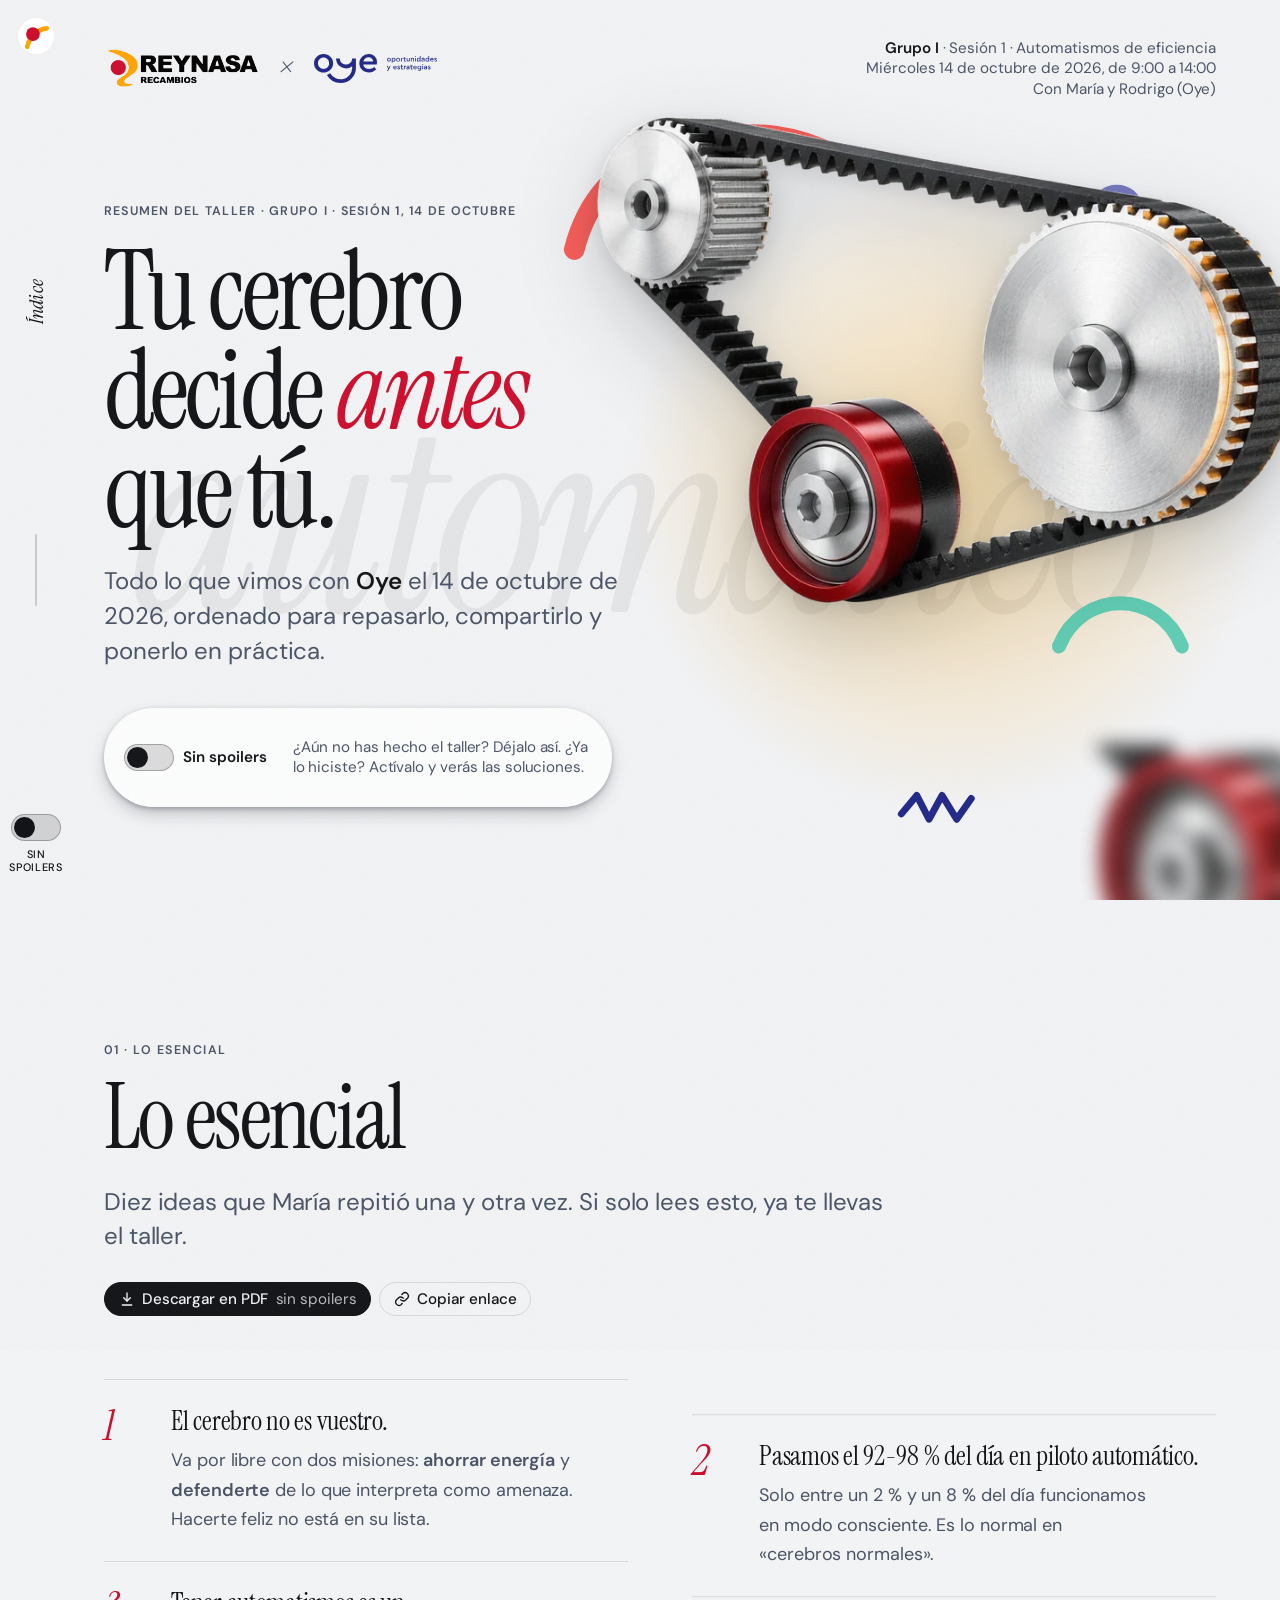
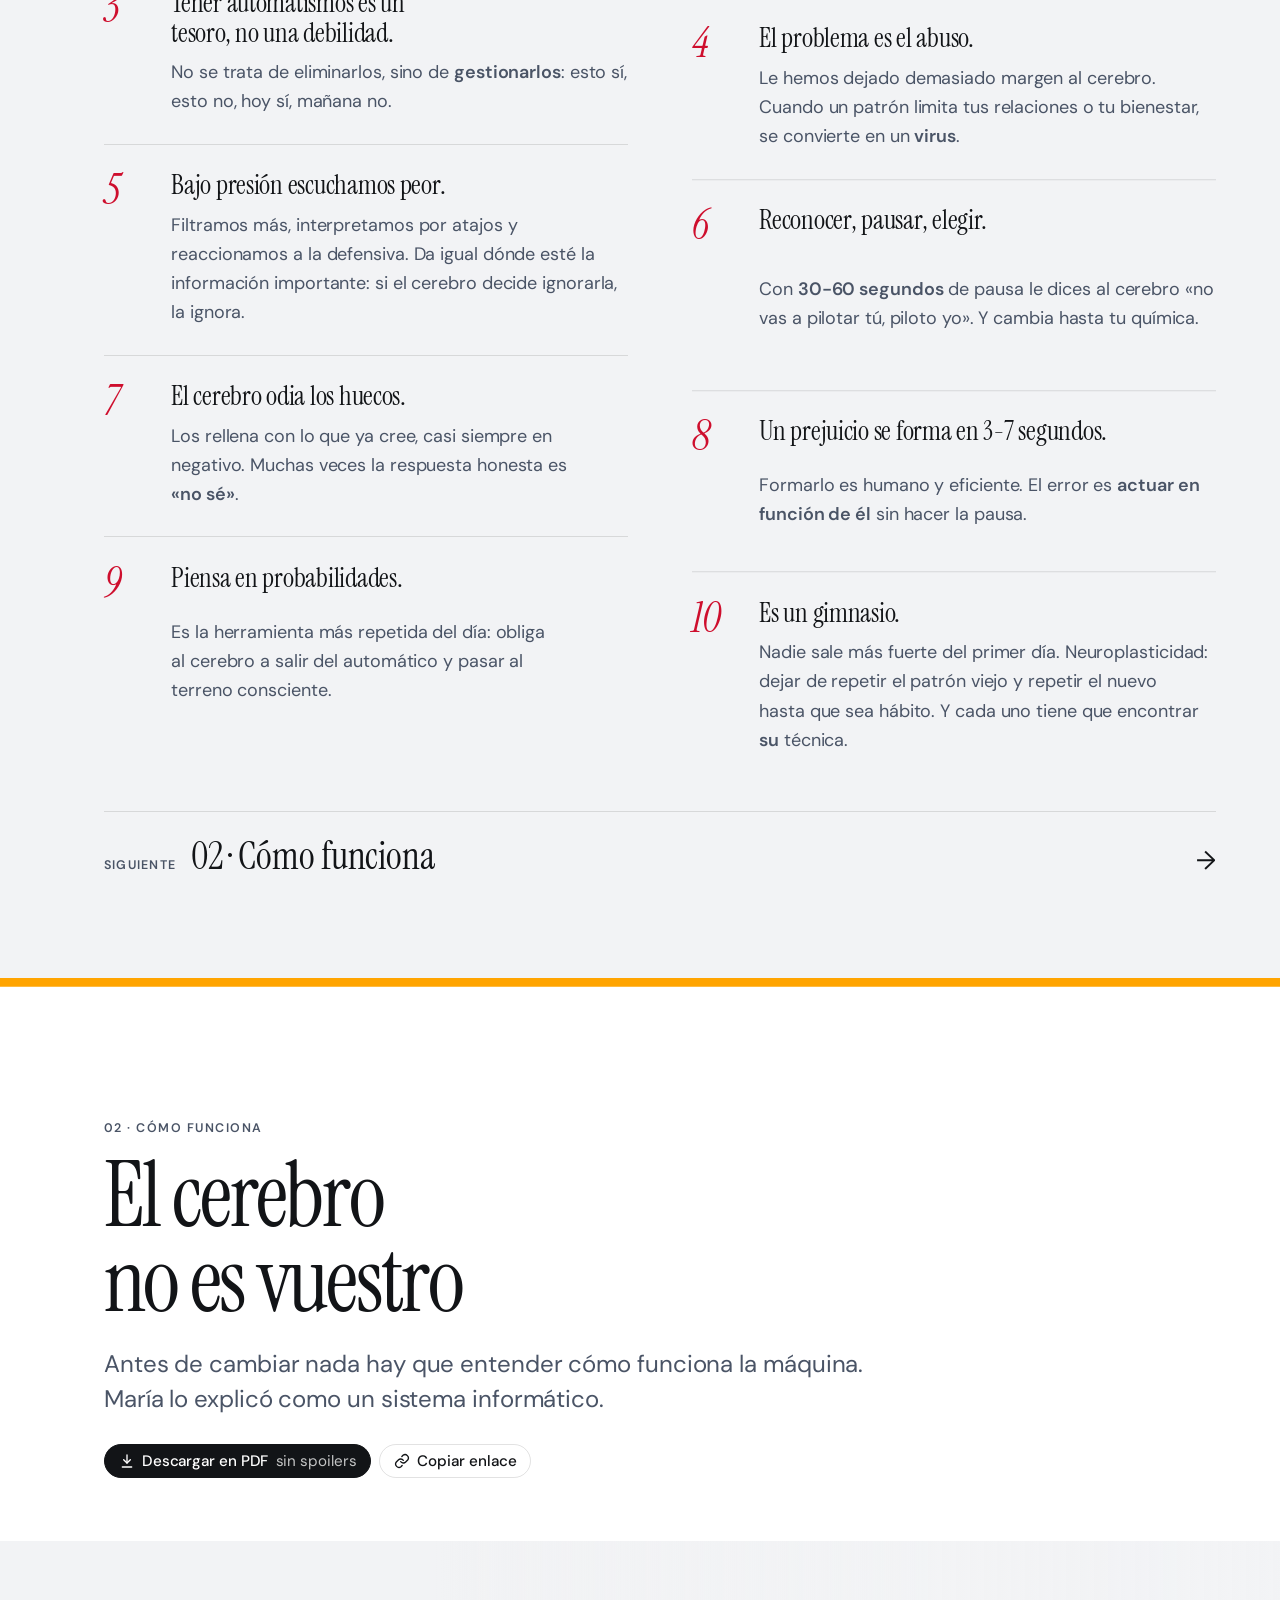
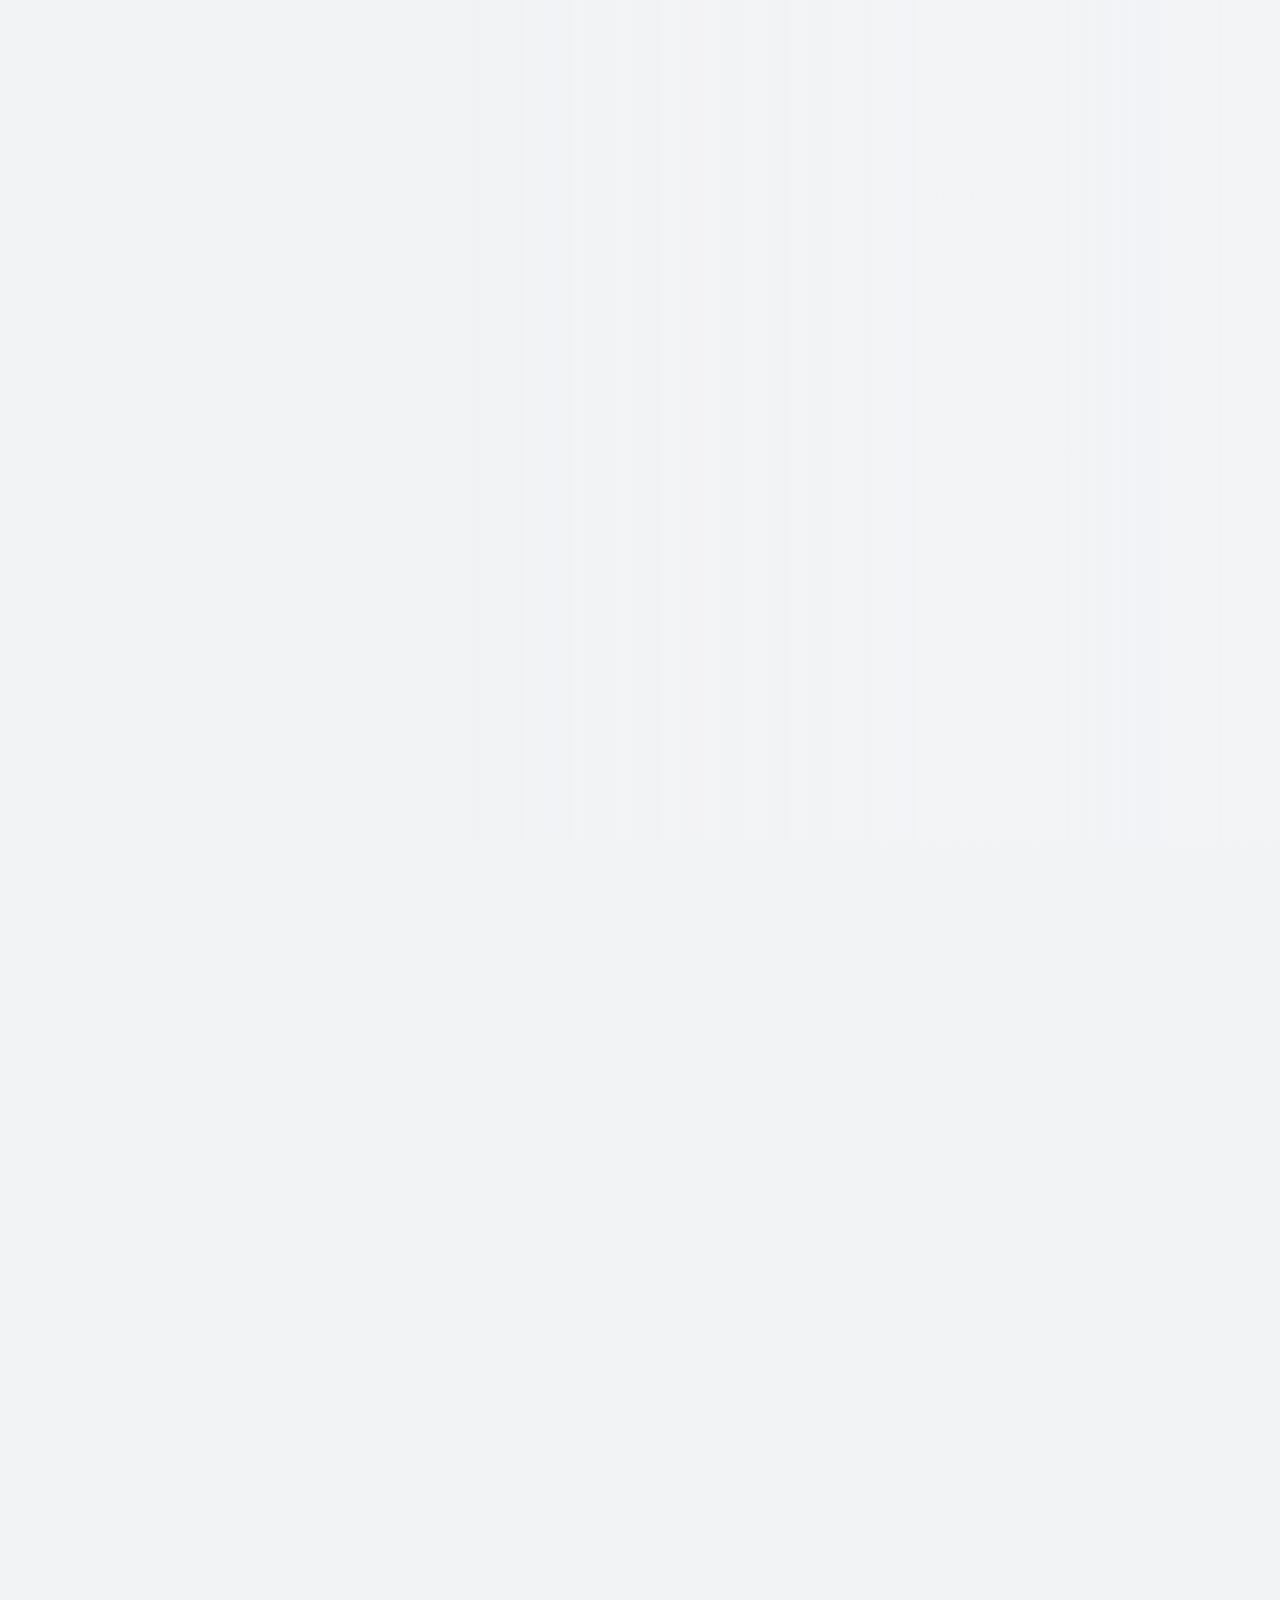
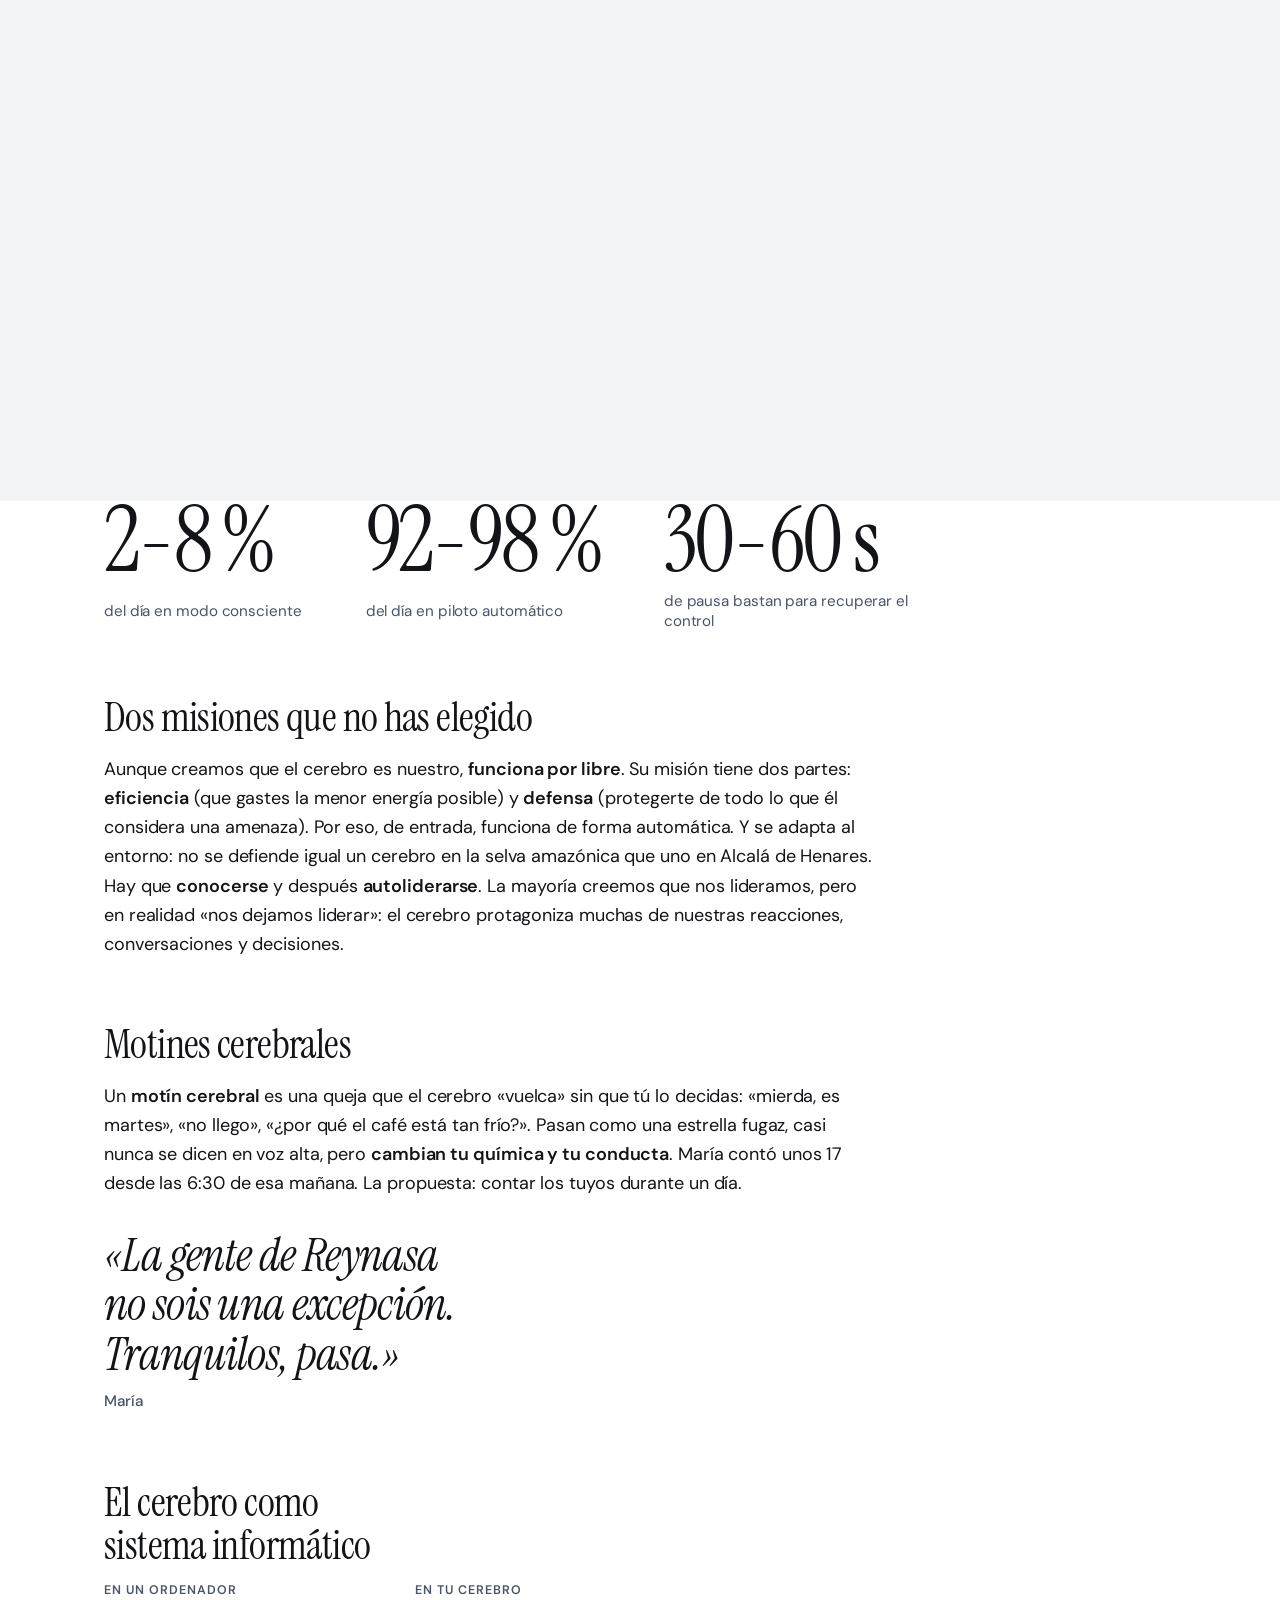
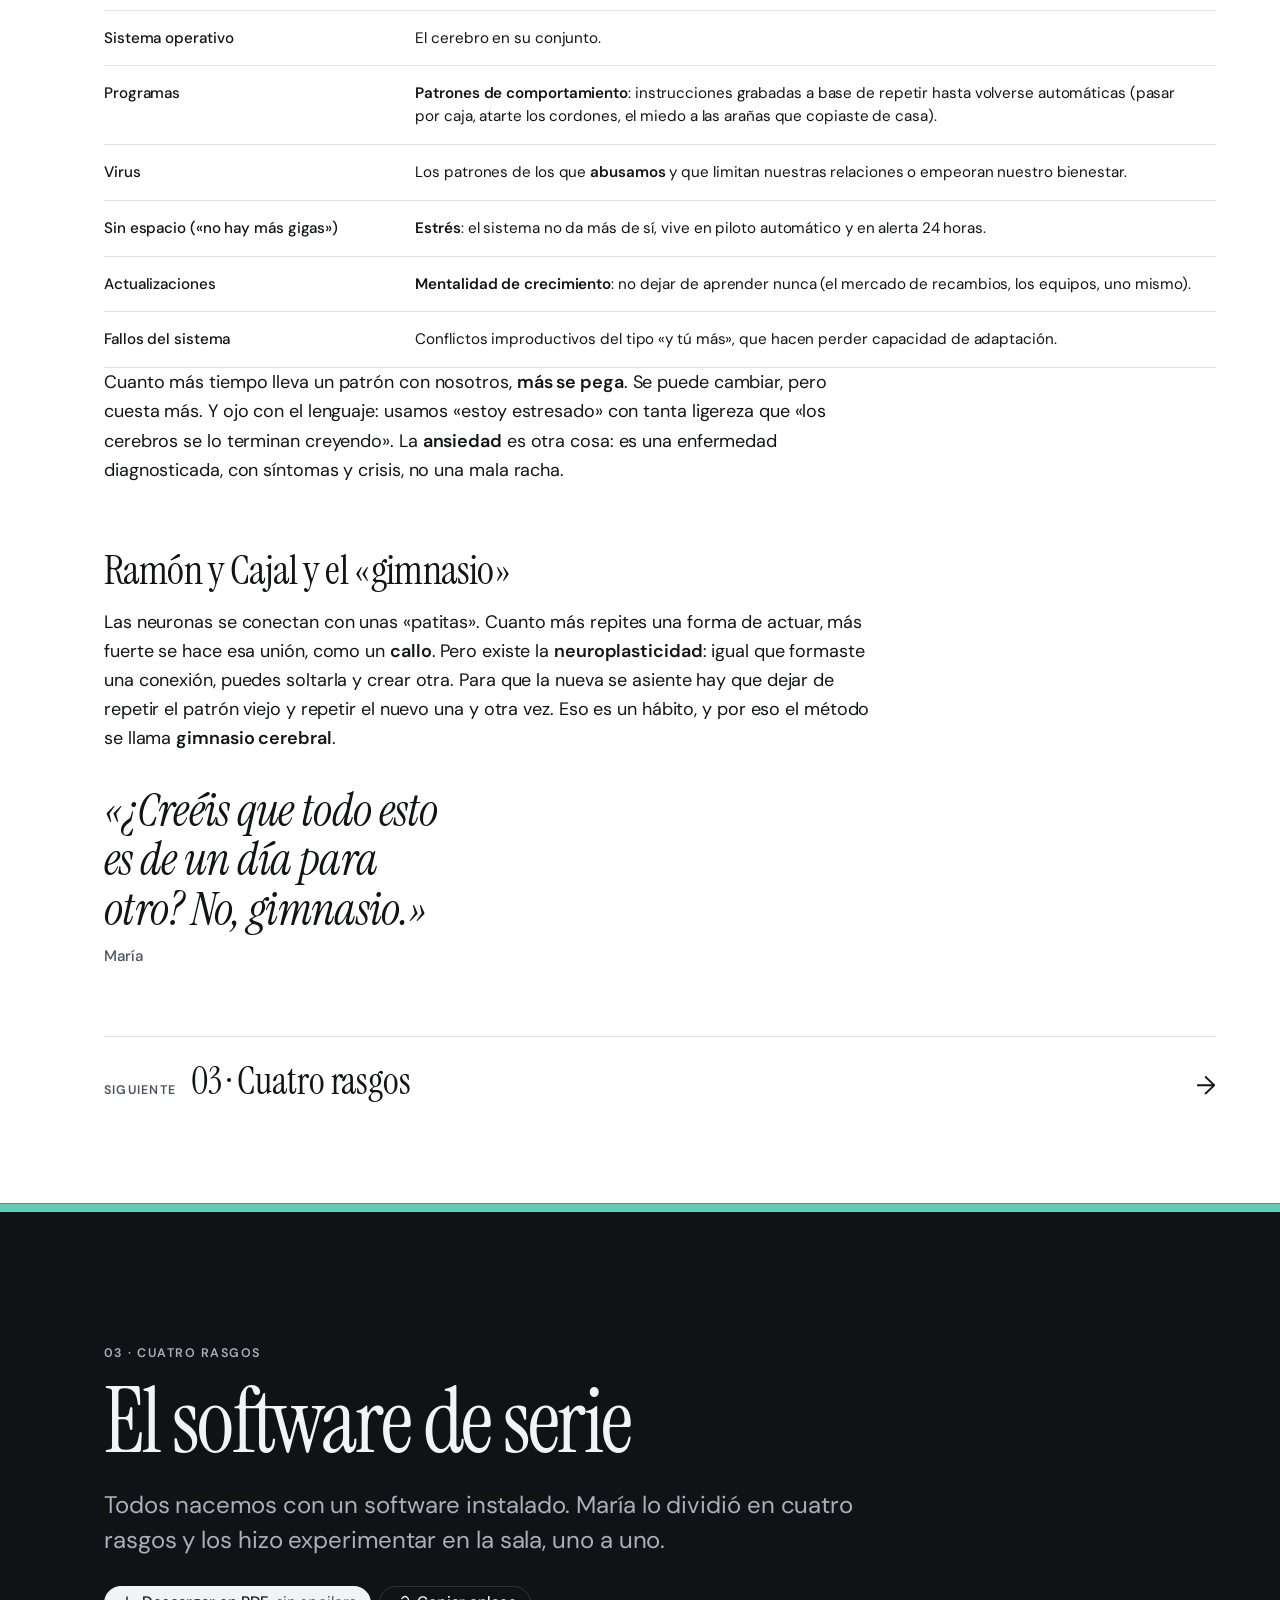
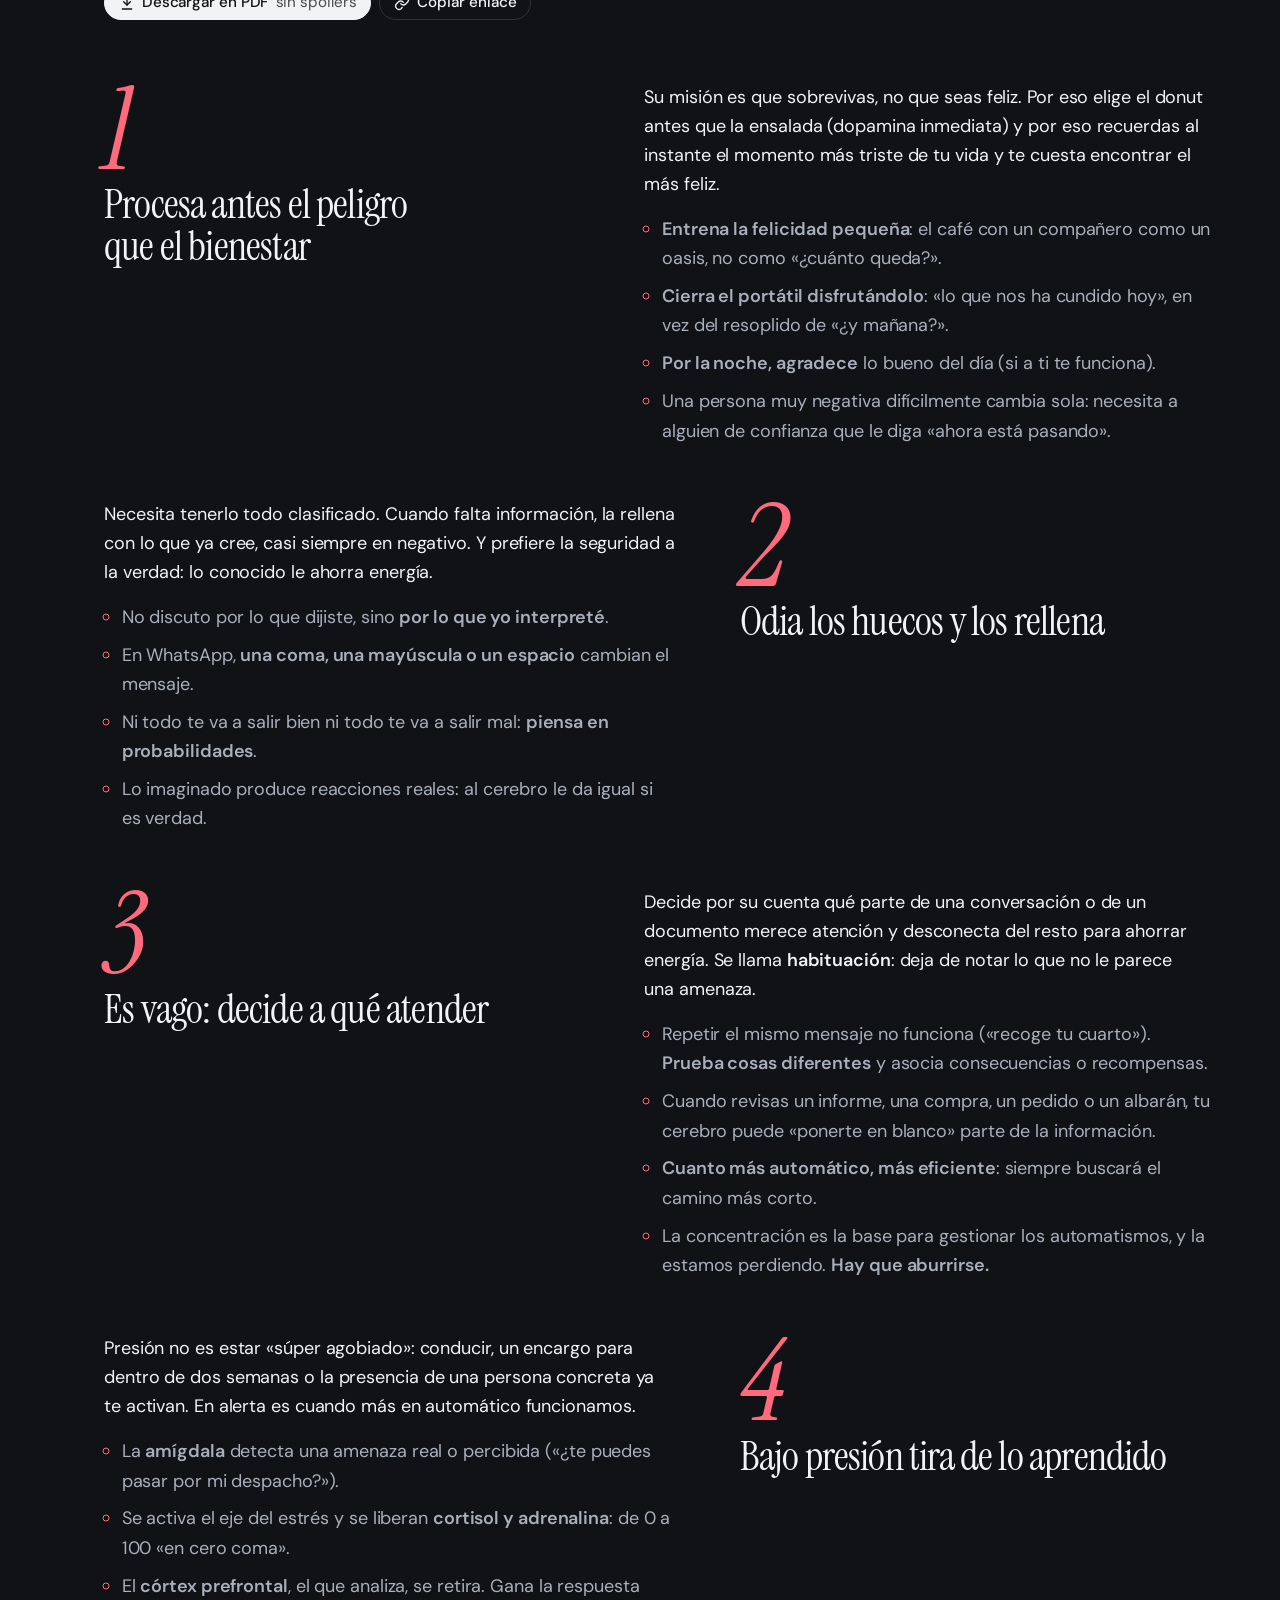
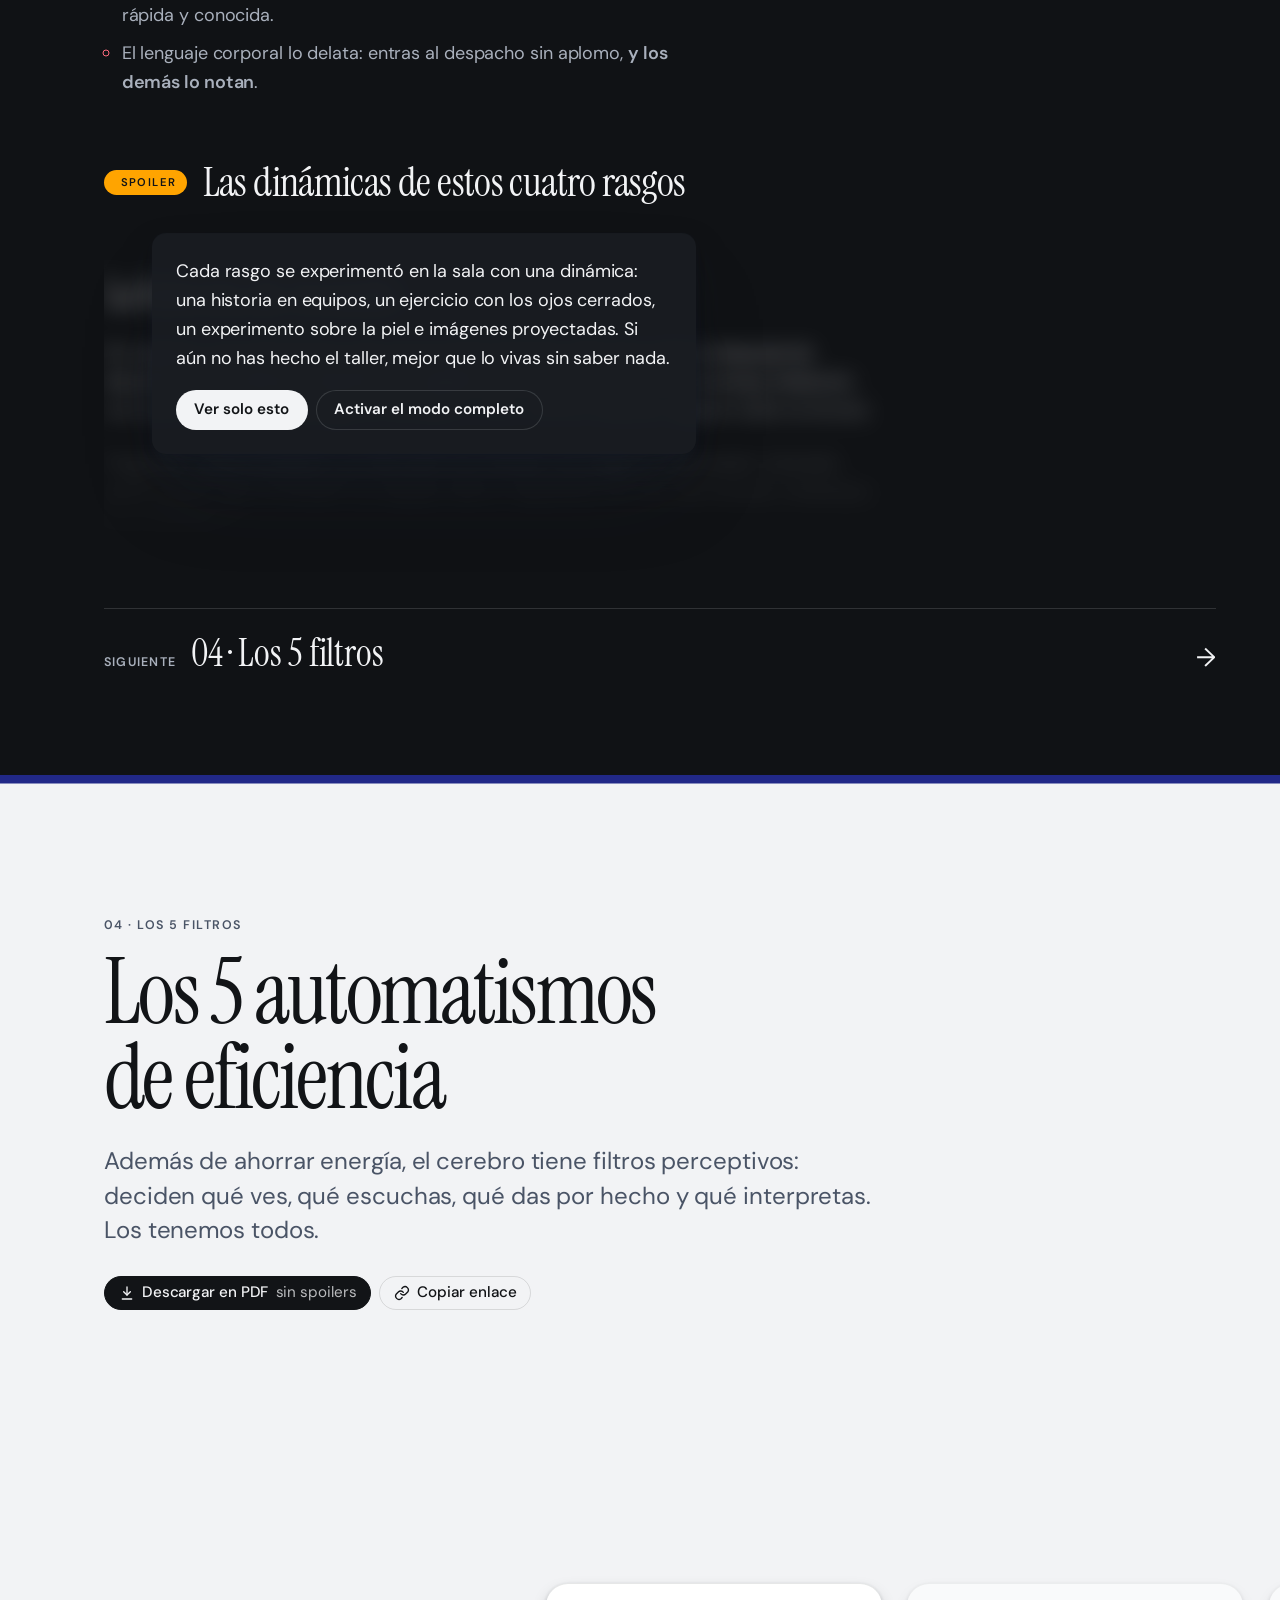
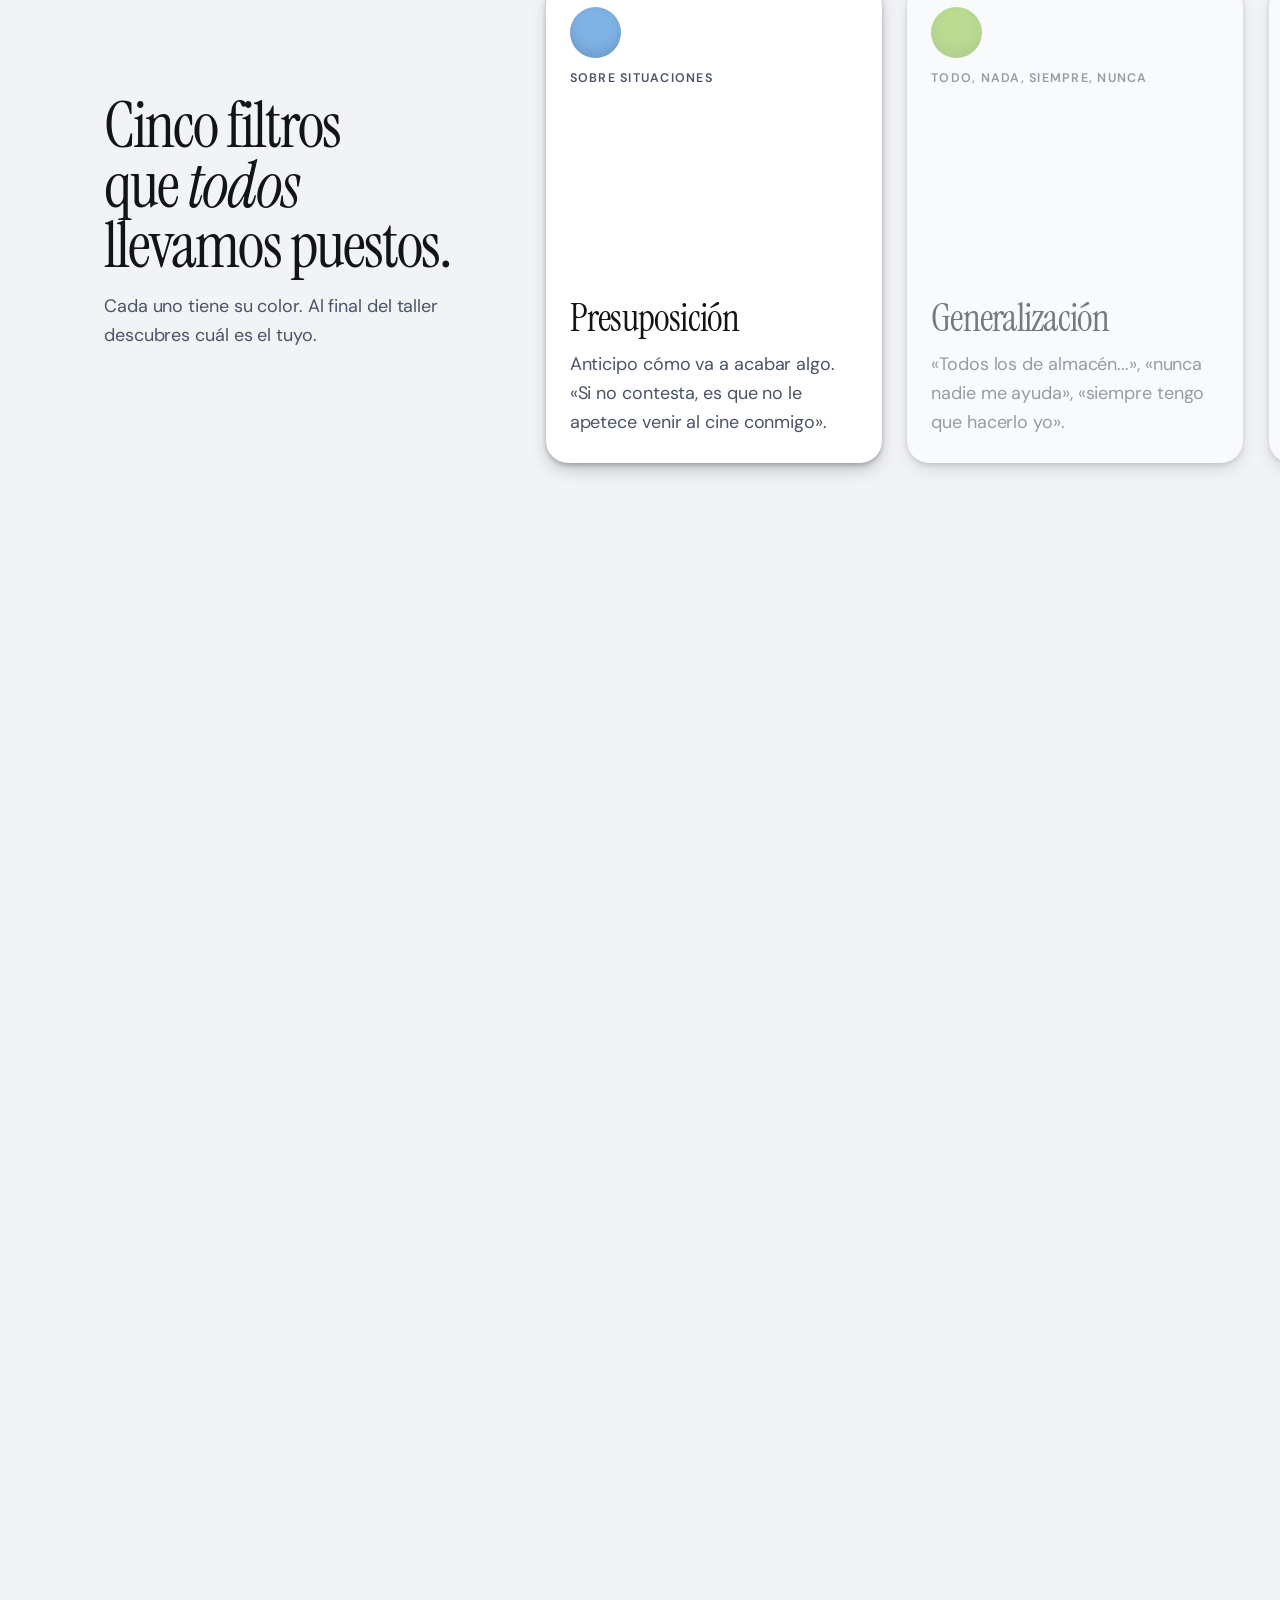
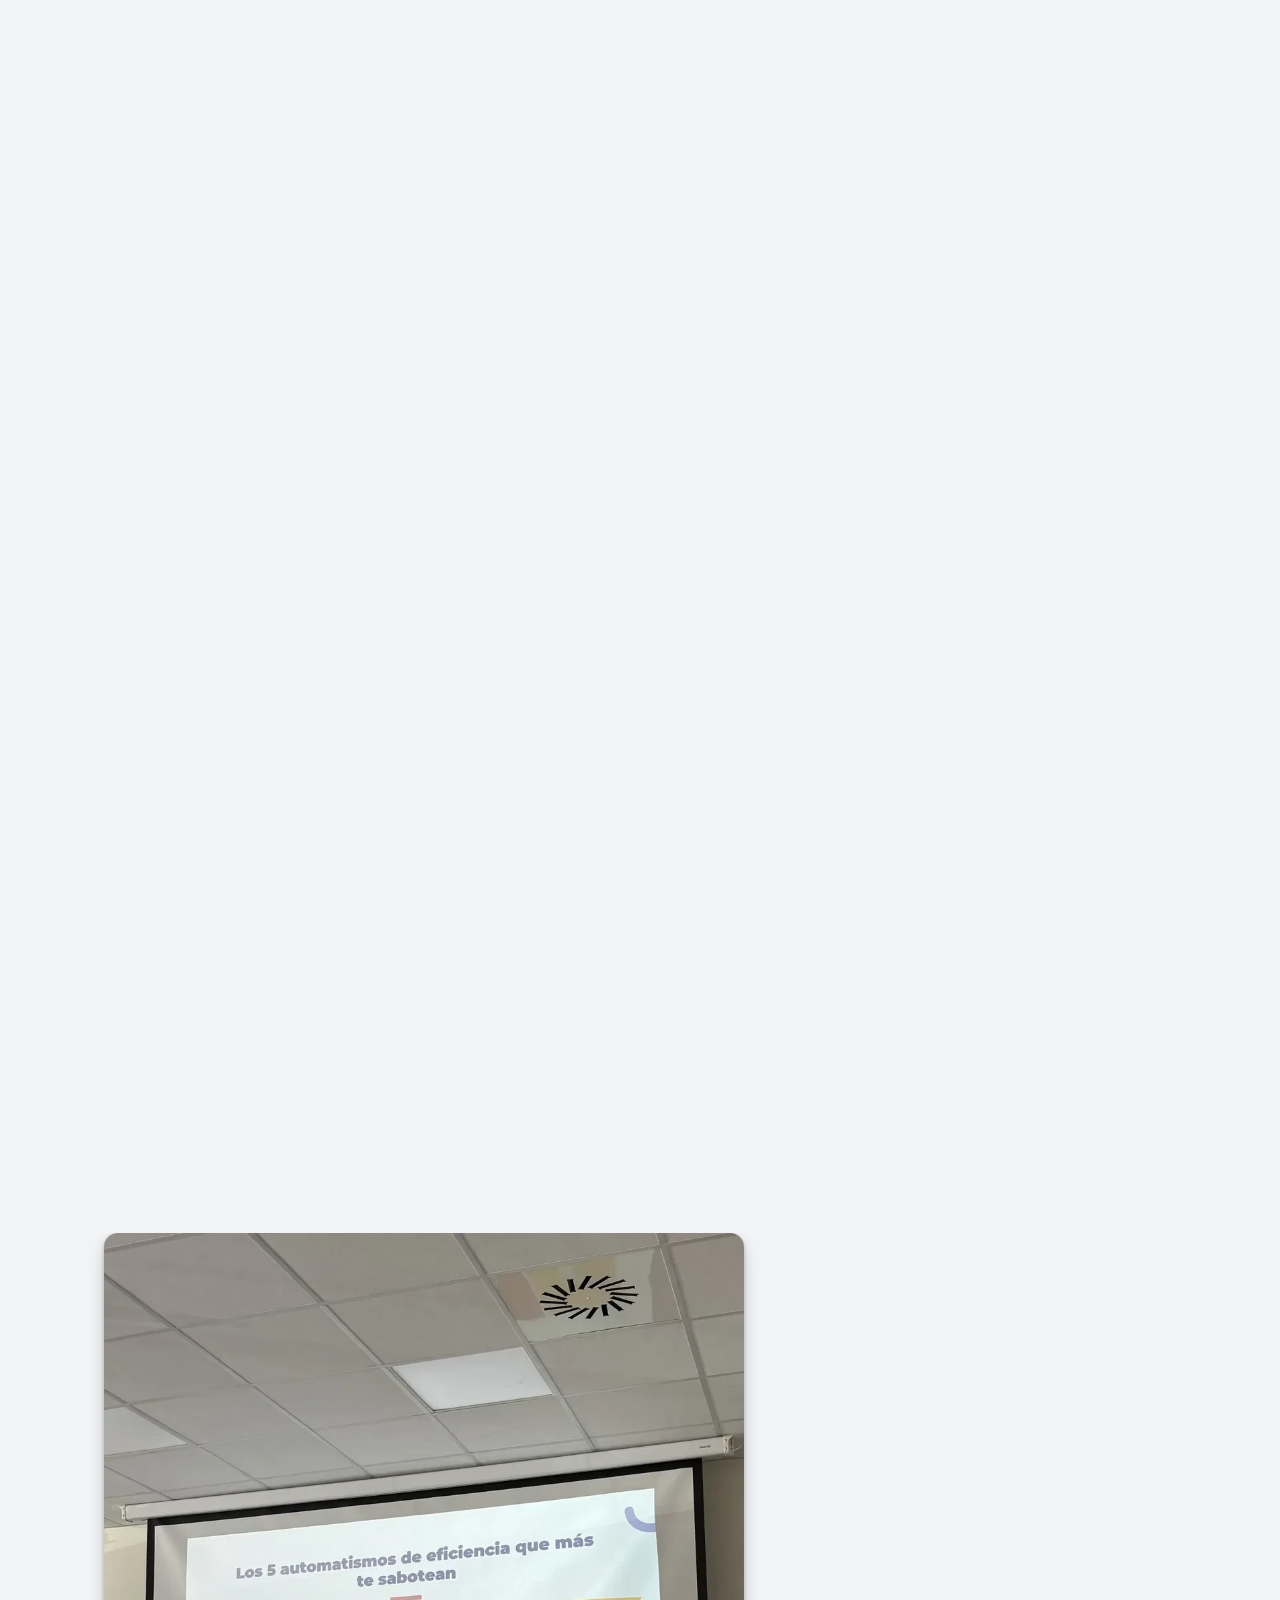
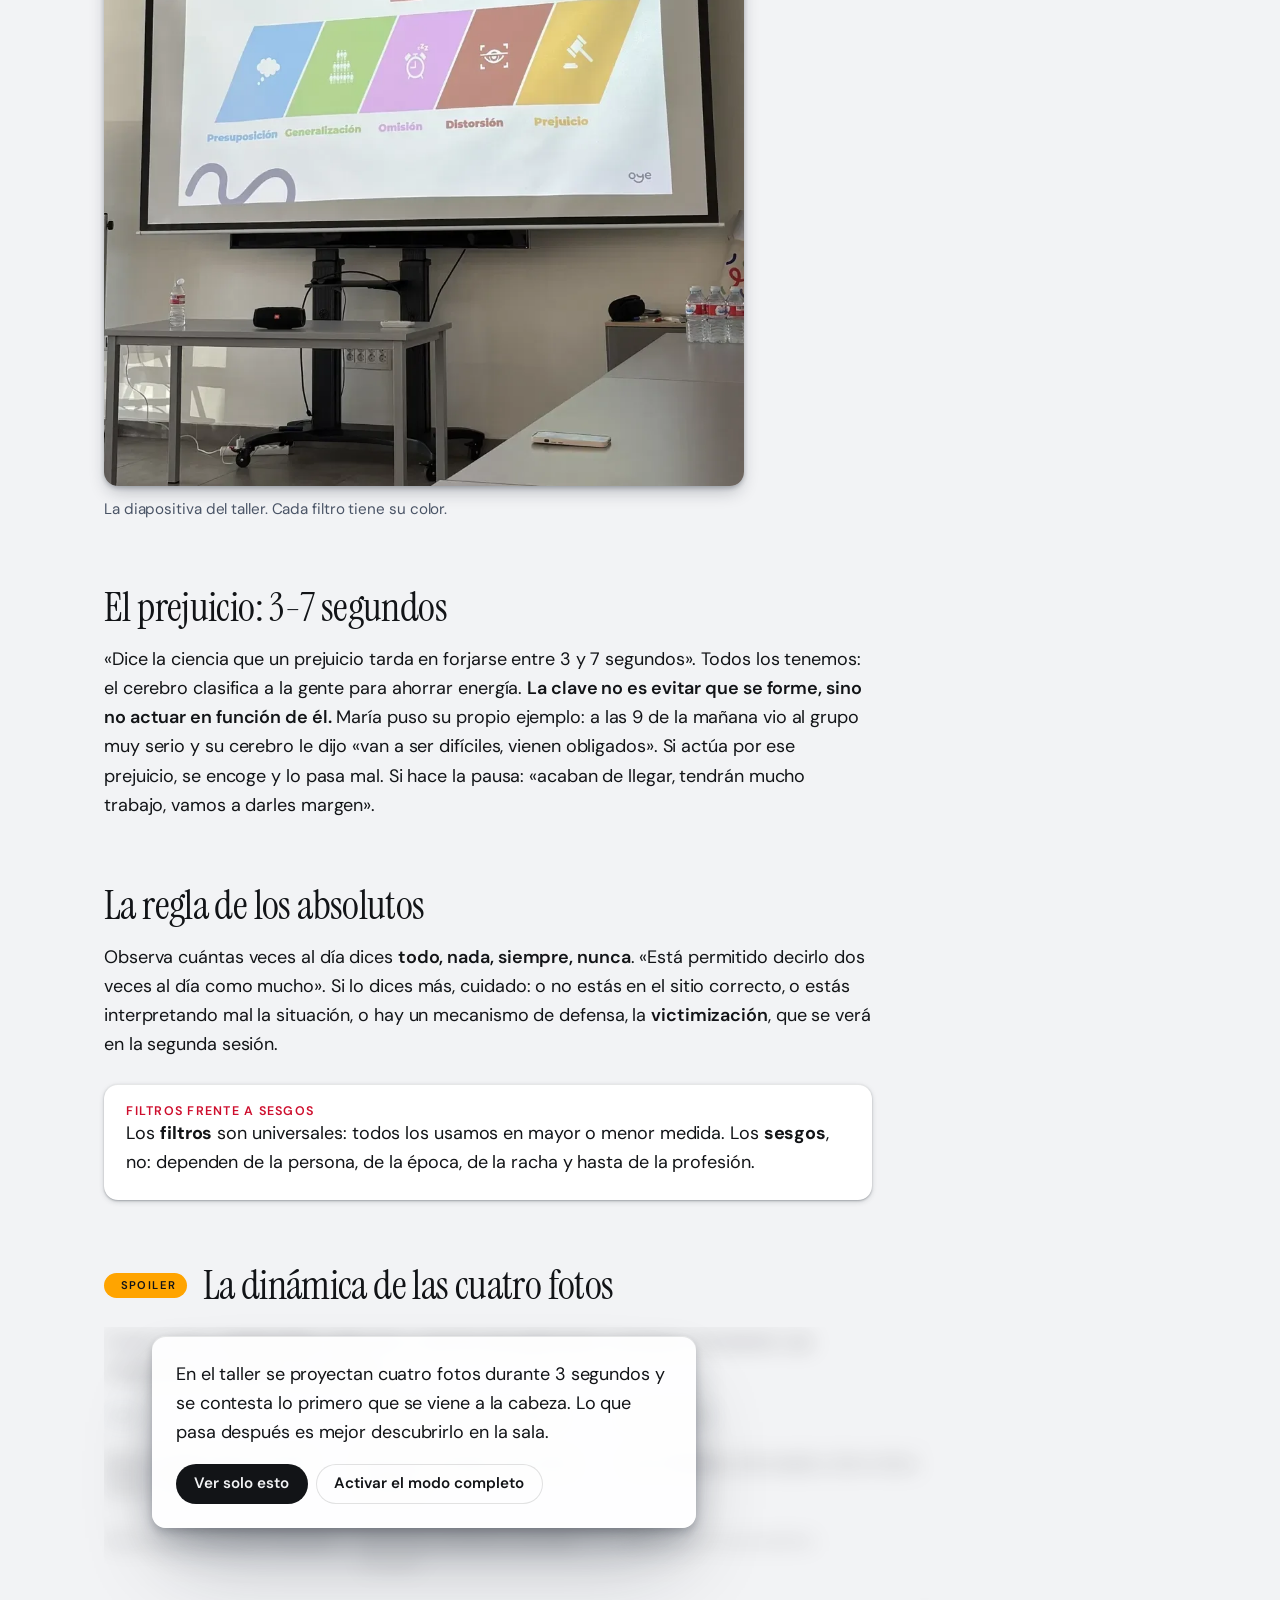
==== commit c4a7c436: "Añade grupo, sesión y horario (Grupo I, 14/10, 9:00-14:00) Co-Authored-By: Claude Opus 5.5 <noreply@" ====
--- a/index.html
+++ b/index.html
@@ -3,13 +3,13 @@
 <head>
 <meta charset="utf-8">
 <meta name="viewport" content="width=device-width, initial-scale=1, viewport-fit=cover">
-<title>Tu cerebro decide antes que tú · Taller Reynasa × Oye</title>
+<title>Tu cerebro decide antes que tú · Taller Reynasa × Oye · Grupo I</title>
 <meta name="description" content="Resumen del taller de automatismos de eficiencia impartido por Oye en Reynasa el 14 de octubre de 2026: ideas clave, filtros, sesgos, el método Reconocer, Pausar, Elegir y el reto hasta el 12 de noviembre.">
 <meta name="robots" content="noindex, nofollow">
 <meta name="theme-color" content="#F2F3F5">
 <meta property="og:type" content="website">
 <meta property="og:title" content="Tu cerebro decide antes que tú">
-<meta property="og:description" content="Resumen del taller de automatismos de eficiencia. Reynasa × Oye, 14 de octubre de 2026.">
+<meta property="og:description" content="Resumen del taller de automatismos de eficiencia. Reynasa × Oye · Grupo I, 14 de octubre de 2026.">
 <meta property="og:image" content="https://rubeniarey.github.io/reynasa-taller-automatismos/assets/og.jpg">
 <meta property="og:url" content="https://rubeniarey.github.io/reynasa-taller-automatismos/">
 <meta name="twitter:card" content="summary_large_image">
@@ -46,7 +46,7 @@
 <header class="portada g-papel" id="portada" data-sc-act="flow">
   <div class="portada__cab">
     <div class="portada__marcas"><img src="assets/logo-reynasa-color.png" alt="Reynasa Recambios" width="2238" height="576"><span class="portada__x" aria-hidden="true">×</span><img class="portada__oye" src="assets/logo-oye.svg" alt="Oye, oportunidades y estrategias" width="250" height="60"></div>
-    <p class="portada__con">Taller impartido por <b>María</b> y <b>Rodrigo</b><br>14 de octubre de 2026</p>
+    <p class="portada__con"><b>Grupo I</b> · Sesión 1 · Automatismos de eficiencia<br>Miércoles 14 de octubre de 2026, de 9:00 a 14:00<br>Con María y Rodrigo (Oye)</p>
   </div>
   <p class="portada__eco" aria-hidden="true" data-sc-parallax="-1.6">automático</p>
   <div class="portada__brillo" aria-hidden="true" data-sc-parallax="-0.8"></div>
@@ -54,7 +54,7 @@
   <div class="portada__pieza" aria-hidden="true" data-sc-parallax="-0.5"><picture><source media="(max-width: 860px)" srcset="assets/correa-m.webp"><img src="assets/correa.webp" alt="" width="1600" height="1122" fetchpriority="high"></picture></div>
   <div class="portada__primer" aria-hidden="true" data-sc-parallax="1.6"><img src="assets/tensor.webp" alt="" width="650" height="620"></div>
   <div class="portada__texto">
-    <p class="portada__kicker">Resumen del taller · Automatismos de eficiencia</p>
+    <p class="portada__kicker">Resumen del taller · Grupo I · Sesión 1, 14 de octubre</p>
     <h1>Tu cerebro decide <em>antes</em> que tú.</h1>
     <p class="portada__sub">Todo lo que vimos con <b>Oye</b> el 14 de octubre de 2026, ordenado para repasarlo, compartirlo y ponerlo en práctica.</p>
     <div class="eleccion"><button type="button" class="modo " role="switch" aria-checked="false" data-off="Sin spoilers" data-on="Completo"><span class="modo__pista"><span class="modo__bola"></span></span><span class="modo__txt">Sin spoilers</span></button><p class="eleccion__nota">¿Aún no has hecho el taller? Déjalo así. ¿Ya lo hiciste? Actívalo y verás las soluciones.</p></div>
@@ -296,7 +296,7 @@
   <div class="cap__herr"><a class="chip chip--pdf" data-pdf="10-reto" href="descargas/secciones/10-reto-sin-spoilers.pdf" download><svg viewBox="0 0 24 24" fill="none" stroke="currentColor" stroke-width="2" stroke-linecap="round" stroke-linejoin="round" aria-hidden="true"><path d="M12 3v12"/><path d="m7 10 5 5 5-5"/><path d="M5 21h14"/></svg>Descargar en PDF <span class="pdf-version">sin spoilers</span></a><button type="button" class="chip" data-copiar="reto"><svg viewBox="0 0 24 24" fill="none" stroke="currentColor" stroke-width="2" stroke-linecap="round" stroke-linejoin="round" aria-hidden="true"><path d="M10 13a5 5 0 0 0 7.5.5l3-3a5 5 0 0 0-7-7l-1.7 1.7"/><path d="M14 11a5 5 0 0 0-7.5-.5l-3 3a5 5 0 0 0 7 7l1.7-1.7"/></svg>Copiar enlace</button></div>
 </section>
 
-<section class="g-rojo" data-parte="reto"><div class="cap__cuerpo"><div class="cifras cifras--fechas"><div class="cifra"><span class="cifra__n">15 oct</span><span class="cifra__l">Segundo grupo del taller</span></div><div class="cifra"><span class="cifra__n">23 oct</span><span class="cifra__l">Tercer grupo del taller</span></div><div class="cifra"><span class="cifra__n">3 nov</span><span class="cifra__l">Sesión 2: automatismos de defensa</span></div><div class="cifra"><span class="cifra__n">12 nov</span><span class="cifra__l">Sesión 3: feedback y puesta en común del reto</span></div></div>
+<section class="g-rojo" data-parte="reto"><div class="cap__cuerpo"><div class="cifras cifras--fechas"><div class="cifra"><span class="cifra__n">15 oct</span><span class="cifra__l">Grupo II: sesión 1</span></div><div class="cifra"><span class="cifra__n">23 oct</span><span class="cifra__l">Grupo III: sesión 1</span></div><div class="cifra"><span class="cifra__n">3 nov</span><span class="cifra__l">Grupo I · Sesión 2: automatismos de defensa (9:00 a 14:00)</span></div><div class="cifra"><span class="cifra__n">12 nov</span><span class="cifra__l">Grupo I · Sesión 3: feedback y puesta en común del reto (9:00 a 11:00)</span></div></div>
 <p class="p">Con el resultado del test, Oye prepara un <b>reto guiado</b> personal (el seguimiento pasa por RR. HH.). No es obligatorio. El <b>3 de noviembre</b> llega la segunda sesión, sobre los <b>automatismos de defensa</b> (entre ellos la victimización), y el <b>12 de noviembre</b>, en la sesión de feedback, se pone en común cómo ha ido el reto y si ha habido algún cambio.</p>
 <h3 class="h">Tu lista para estas semanas</h3>
 <div class="check__prog" data-prog="reto-2026"><b>0 de 14</b><span class="check__barra"><i></i></span><span class="check__nota">Se guarda en este navegador.</span></div><ul class="check" data-id="reto-2026"><li><label><input type="checkbox" name="r0"><span>Tener a la vista mi anclaje personal del filtro.</span></label></li><li><label><input type="checkbox" name="r1"><span>Detectar al menos una vez al día mi filtro predominante en acción.</span></label></li><li><label><input type="checkbox" name="r2"><span>Aplicar Reconocer, Pausar, Elegir en una situación de presión real.</span></label></li><li><label><input type="checkbox" name="r3"><span>Encontrar mi pausa: la que me funciona a mí y no parece rara.</span></label></li><li><label><input type="checkbox" name="r4"><span>Contar mis motines cerebrales durante un día entero.</span></label></li><li><label><input type="checkbox" name="r5"><span>No pasar de dos «todo, nada, siempre, nunca» al día.</span></label></li><li><label><input type="checkbox" name="r6"><span>Ante una preocupación, preguntarme por la probabilidad real.</span></label></li><li><label><input type="checkbox" name="r7"><span>Registrar cada día un momento pequeño de bienestar.</span></label></li><li><label><input type="checkbox" name="r8"><span>Un rato al día sin móvil: aburrirme a propósito.</span></label></li><li><label><input type="checkbox" name="r9"><span>Hacer una sola cosa cada vez en una tarea importante.</span></label></li><li><label><input type="checkbox" name="r10"><span>Cambiar la forma de pedir algo que llevo tiempo repitiendo sin resultado.</span></label></li><li><label><input type="checkbox" name="r11"><span>Al final del día: ¿he pasado por los cuatro niveles de activación?</span></label></li><li><label><input type="checkbox" name="r12"><span>Practicar un ejercicio de gimnasio cerebral (3/OK, brazos, otra mano).</span></label></li><li><label><input type="checkbox" name="r13"><span>Antes de juzgar a un compañero, buscar una explicación de contexto o preguntar.</span></label></li></ul>
@@ -352,7 +352,7 @@
   </div>
   <div class="colofon__pie">
     <div class="colofon__marcas"><img src="assets/logo-reynasa-blanco.png" alt="Reynasa Recambios" width="2268" height="1132"><span aria-hidden="true">×</span><img src="assets/logo-oye-blanco.svg" alt="Oye, oportunidades y estrategias" width="250" height="60"></div>
-    <p>Taller «Gimnasio cerebral: automatismos de eficiencia», impartido por María y Rodrigo (Oye · Oportunidades y Estrategias) en Reynasa Recambios el 14 de octubre de 2026. Resumen preparado por Rubén López (Reynasa) a partir de las grabaciones y las fotos de la sesión. <a href="#portada">Volver arriba</a>.</p>
+    <p>Taller «Gimnasio cerebral: automatismos de eficiencia», impartido por María y Rodrigo (Oye · Oportunidades y Estrategias) en Reynasa Recambios. Grupo I (equipos transversales de Contabilidad, Clientes, Almacén, Compras, Pedidos, Compras urgentes, Informática y Marketing), miércoles 14 de octubre de 2026, de 9:00 a 14:00. Resumen preparado por Rubén López (Reynasa) a partir de las grabaciones y las fotos de la sesión. <a href="#portada">Volver arriba</a>.</p>
   </div>
 </footer>
 </main>
--- a/movil.css
+++ b/movil.css
@@ -156,3 +156,5 @@
   .reloj, .trazo, .sig, .chip--pdf { display: none !important; }
   body { padding: 0; }
 }
+
+@media (min-width: 861px) { .trazo--h4 { top: 19vh; } }
